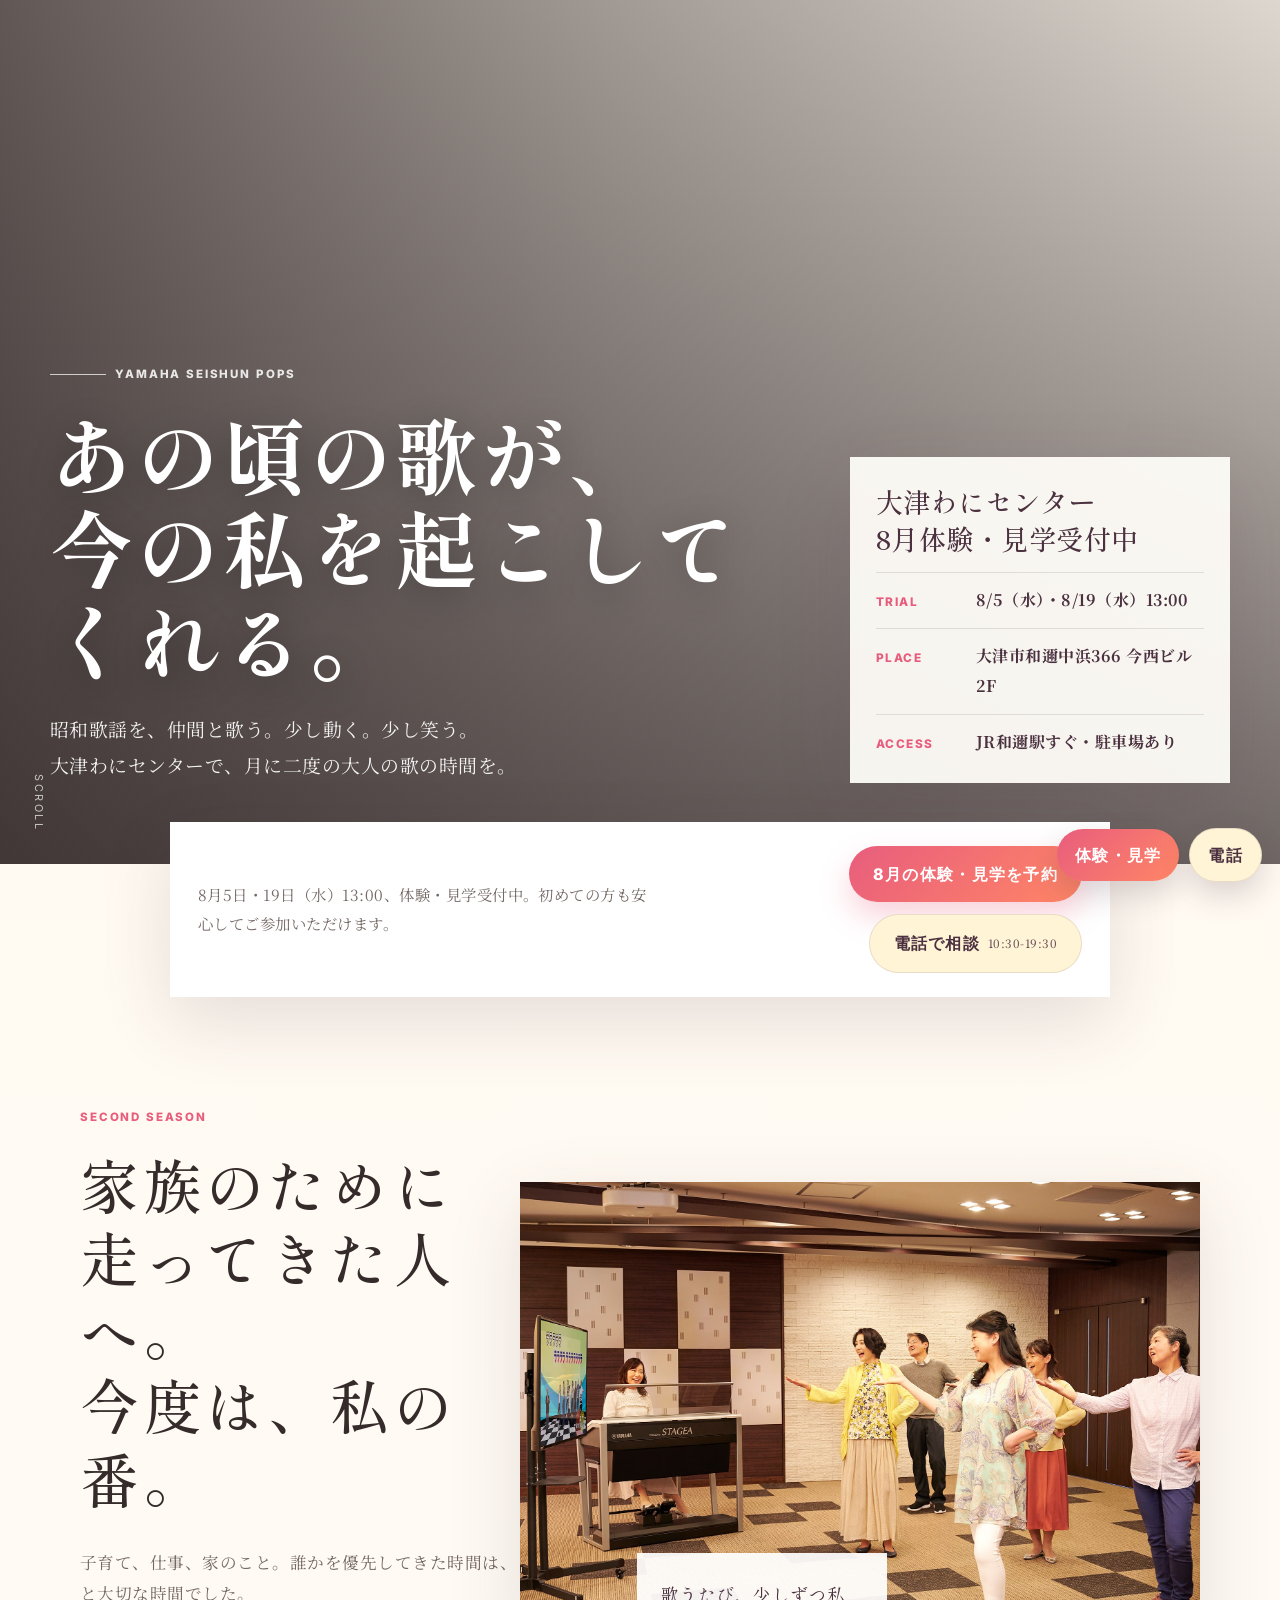
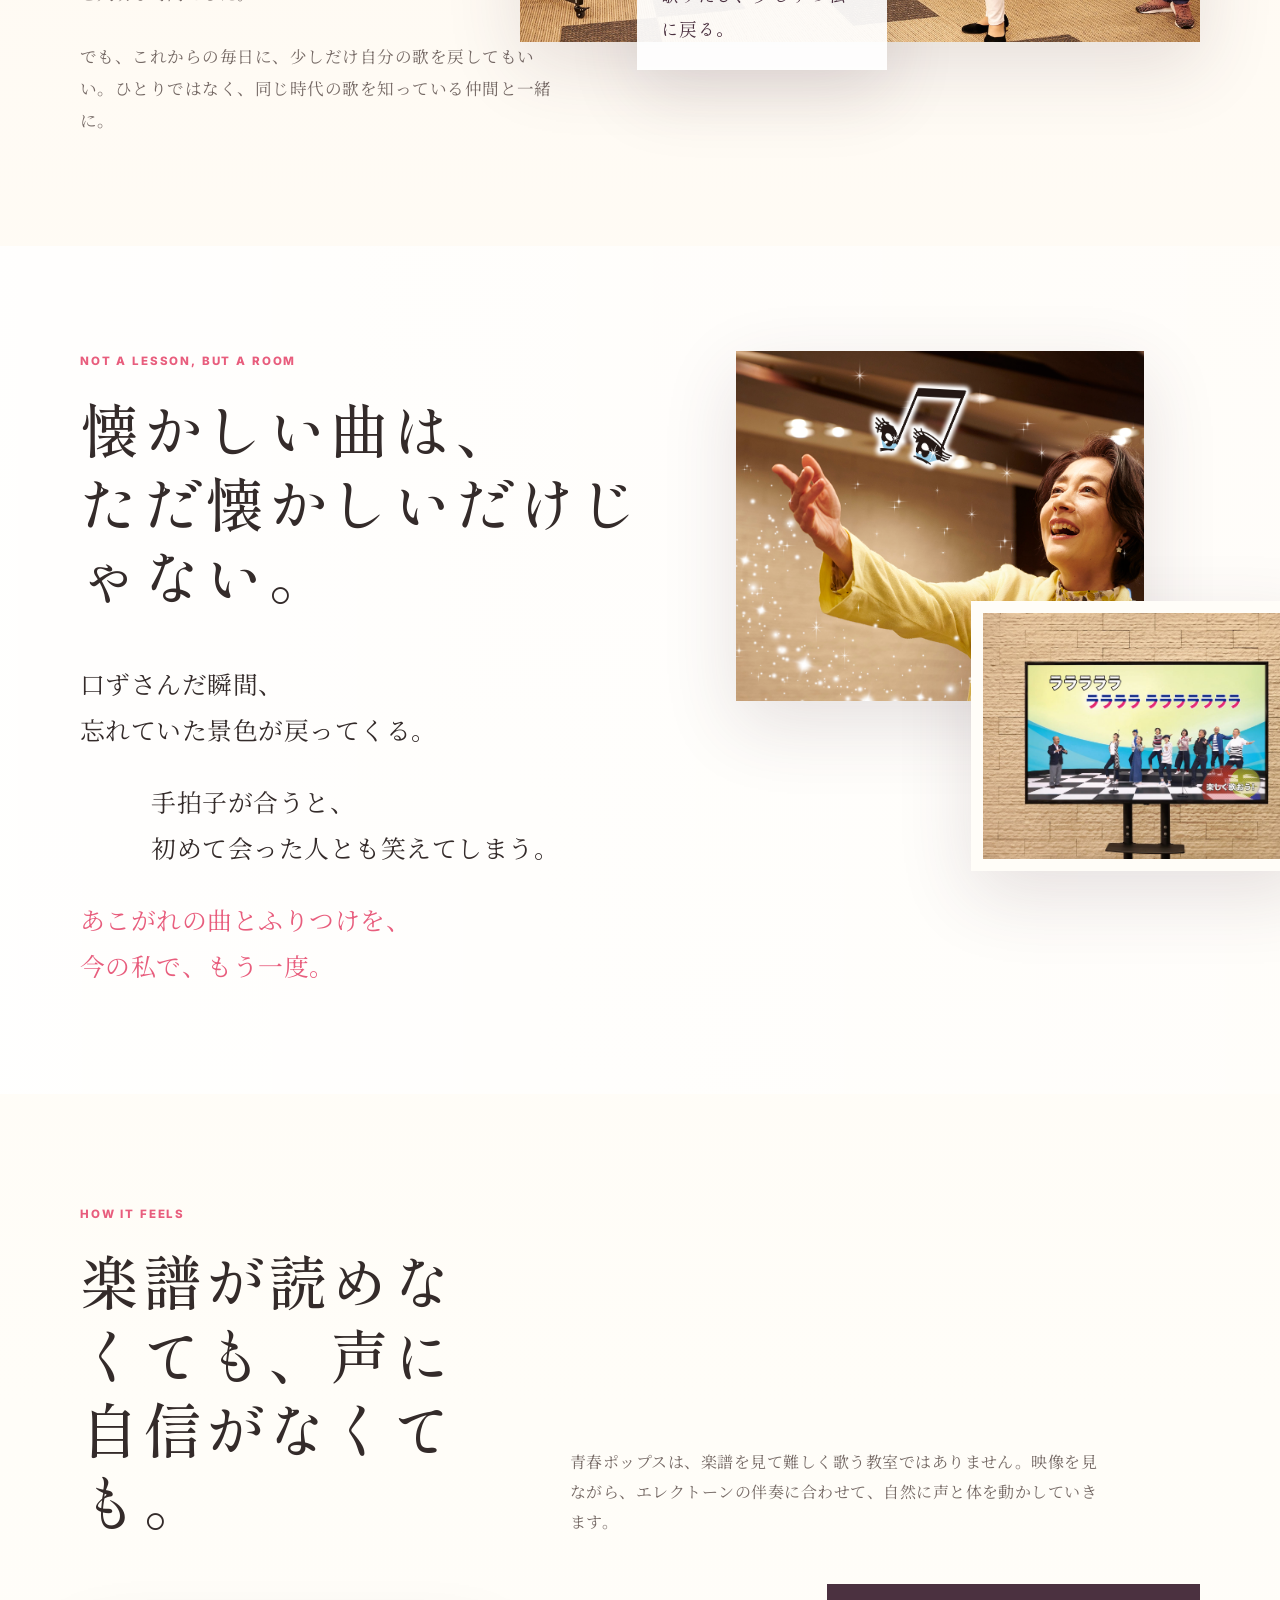
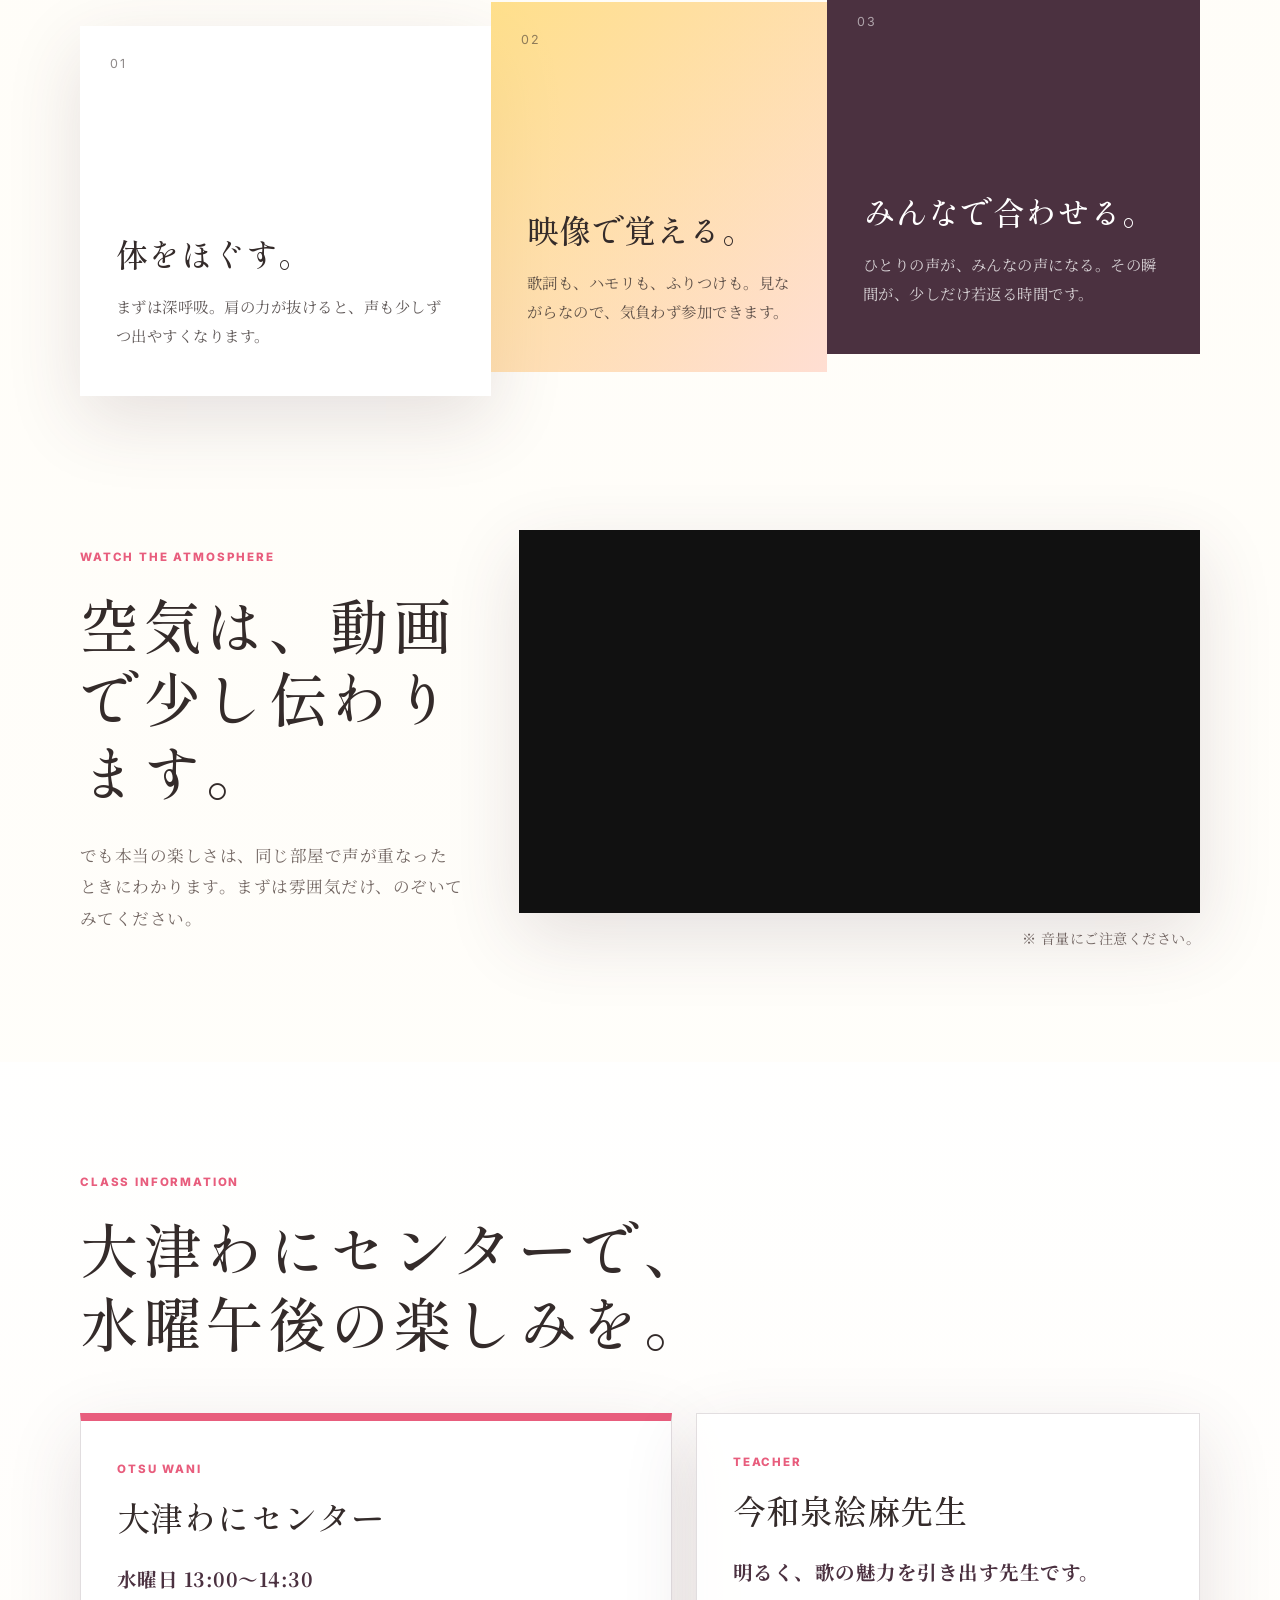
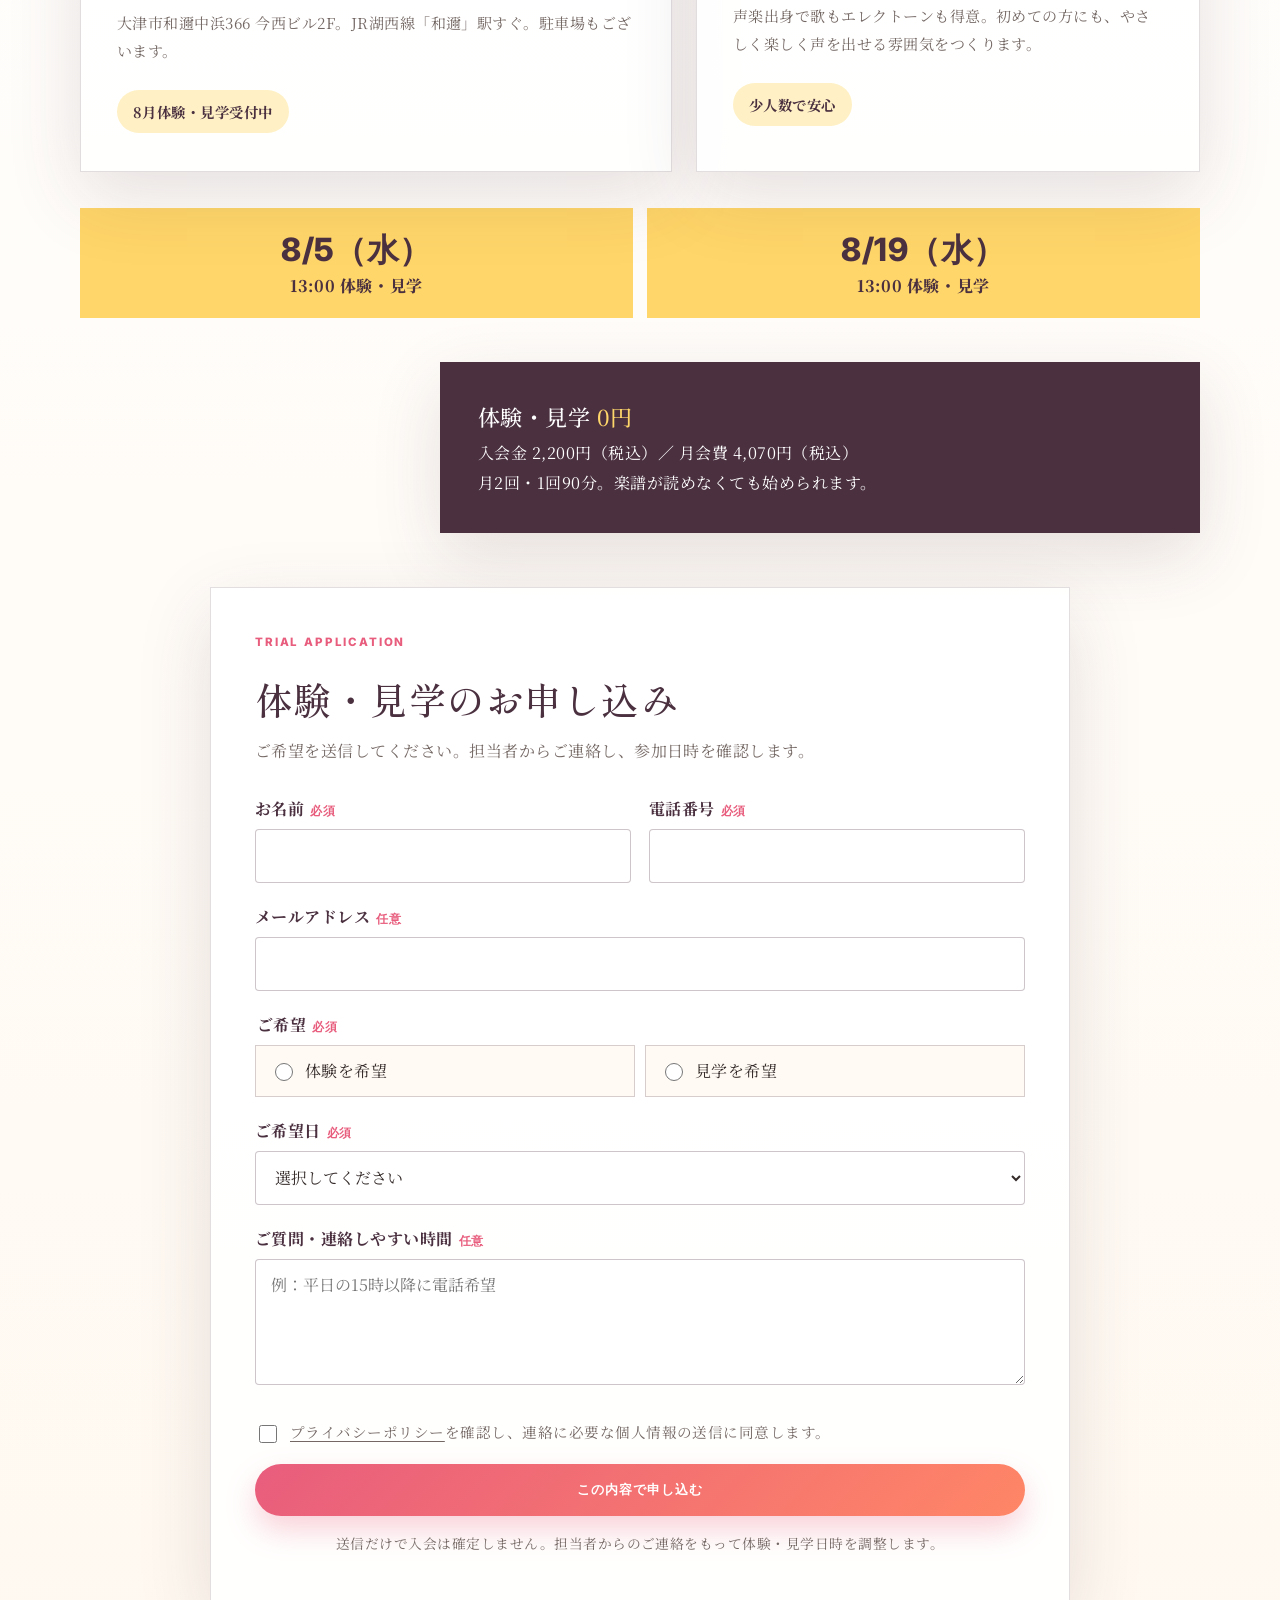
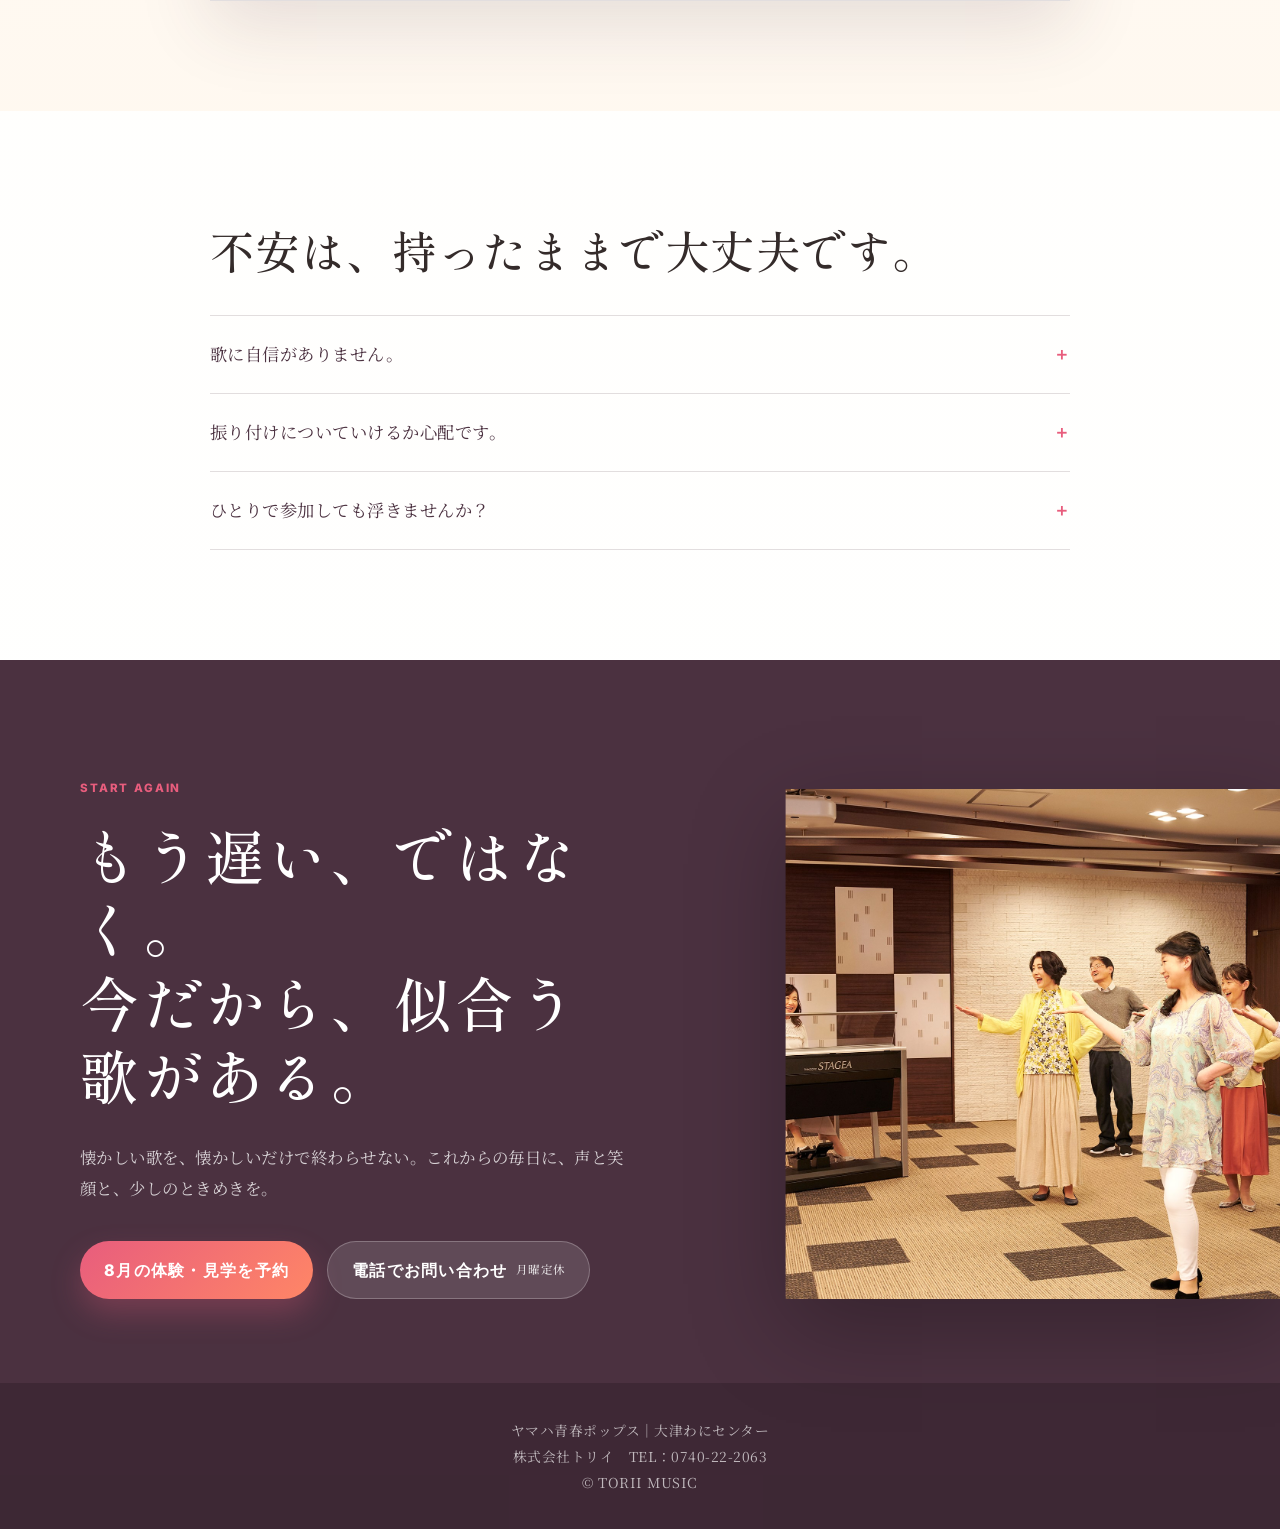
==== index.html @ 9dc74da8 "Add GTM and Clarity measurement for Seisyun LP" ====
<!DOCTYPE html>
<html lang="ja">
<head>
  <meta charset="UTF-8">
  <!-- Google Tag Manager -->
  <script>(function(w,d,s,l,i){w[l]=w[l]||[];w[l].push({'gtm.start':
  new Date().getTime(),event:'gtm.js'});var f=d.getElementsByTagName(s)[0],
  j=d.createElement(s),dl=l!='dataLayer'?'&l='+l:'';j.async=true;j.src=
  'https://www.googletagmanager.com/gtm.js?id='+i+dl;f.parentNode.insertBefore(j,f);
  })(window,document,'script','dataLayer','GTM-MSD7G7FP');</script>
  <!-- End Google Tag Manager -->
  <!-- Microsoft Clarity -->
  <script type="text/javascript">
    (function(c,l,a,r,i,t,y){
      c[a]=c[a]||function(){(c[a].q=c[a].q||[]).push(arguments)};
      t=l.createElement(r);t.async=1;t.src="https://www.clarity.ms/tag/"+i;
      y=l.getElementsByTagName(r)[0];y.parentNode.insertBefore(t,y);
    })(window, document, "clarity", "script", "xqcz15bcnj");
  </script>
  <!-- End Microsoft Clarity -->
  <meta name="viewport" content="width=device-width, initial-scale=1.0">
  <title>ヤマハ青春ポップス | 大津わにセンター 8月体験・見学受付中</title>
  <meta name="description" content="大津市和邇のヤマハ青春ポップス。昭和歌謡を歌って、軽く動いて、仲間と笑う大人の歌の教室。8月5日・19日（水）13:00 体験・見学受付中。">
  <meta name="keywords" content="青春ポップス, 昭和歌謡, シニア 歌の教室, 大津市, 和邇, ヤマハ, 大津わにセンター">
  <link rel="preconnect" href="https://fonts.googleapis.com">
  <link rel="preconnect" href="https://fonts.gstatic.com" crossorigin>
  <link href="https://fonts.googleapis.com/css2?family=Inter:wght@400;600;700;800&family=Noto+Serif+JP:wght@400;500;700&family=Shippori+Mincho:wght@500;700&display=swap" rel="stylesheet">
  <style>
    :root {
      --hero-image: url("images/group-3P.jpg");
      --wide-image: url("images/group-5P-1.jpg");
      --step-image: url("images/Main.jpg");
      --tv-image: url("images/Tv.jpg");
      --brand-image: url("images/1200x628.jpg");
      --bg: #fff8ef;
      --paper: #fffdf8;
      --text: #342b2a;
      --muted: #746864;
      --rose: #e85d7d;
      --coral: #ff8666;
      --yellow: #ffd669;
      --deep: #4b3140;
      --line: rgba(75,49,64,.16);
      --white: #fff;
      --serif: "Shippori Mincho", "Noto Serif JP", serif;
      --body: "Noto Serif JP", serif;
      --latin: "Inter", sans-serif;
      --shadow: 0 24px 70px rgba(75, 49, 64, .14);
    }

    * { box-sizing: border-box; }
    html { scroll-behavior: smooth; }
    body {
      margin: 0;
      color: var(--text);
      background: linear-gradient(180deg, var(--bg), var(--paper) 38%, #fff);
      font-family: var(--body);
      line-height: 1.9;
      letter-spacing: .03em;
      overflow-x: hidden;
    }
    img { display: block; max-width: 100%; }
    a { color: inherit; }
    .wrap { width: min(1120px, calc(100% - 40px)); margin-inline: auto; }
    .en {
      font-family: var(--latin);
      letter-spacing: .16em;
      text-transform: uppercase;
      font-size: .72rem;
      font-weight: 800;
    }
    .fade {
      opacity: 0;
      transform: translateY(24px);
      transition: opacity .8s ease, transform .8s ease;
    }
    .fade.is-visible { opacity: 1; transform: translateY(0); }

    .hero {
      min-height: 96svh;
      position: relative;
      display: grid;
      align-items: end;
      background-image:
        linear-gradient(90deg, rgba(45,35,35,.74) 0%, rgba(45,35,35,.42) 48%, rgba(45,35,35,.12) 100%),
        linear-gradient(180deg, rgba(45,35,35,.04) 0%, rgba(45,35,35,.64) 100%),
        var(--hero-image);
      background-size: cover;
      background-position: center;
      overflow: hidden;
    }
    .hero__inner {
      width: min(1180px, calc(100% - 36px));
      margin-inline: auto;
      padding: 15vh 0 9vh;
      display: grid;
      grid-template-columns: minmax(0, 1fr) 380px;
      gap: 54px;
      align-items: end;
    }
    .hero__copy { max-width: 760px; color: var(--white); }
    .hero__label {
      display: inline-flex;
      align-items: center;
      gap: .8em;
      margin-bottom: 20px;
      color: rgba(255,255,255,.86);
    }
    .hero__label::before {
      content: "";
      width: 56px;
      height: 1px;
      background: rgba(255,255,255,.72);
    }
    .hero h1 {
      margin: 0;
      font-family: var(--serif);
      font-size: clamp(2.4rem, 6.5vw, 5.8rem);
      line-height: 1.12;
      letter-spacing: .04em;
      text-shadow: 0 8px 36px rgba(0,0,0,.32);
    }
    .hero h1 span { display: block; }
    .hero__lead {
      max-width: 580px;
      margin: 26px 0 0;
      font-size: clamp(1rem, 1.7vw, 1.18rem);
      color: rgba(255,255,255,.93);
    }
    .hero__facts {
      background: rgba(255,253,248,.94);
      box-shadow: var(--shadow);
      padding: 26px;
      color: var(--deep);
    }
    .hero__facts h2 {
      margin: 0 0 16px;
      font-family: var(--serif);
      font-size: 1.7rem;
      line-height: 1.35;
      font-weight: 500;
    }
    .hero__facts dl {
      margin: 0;
      display: grid;
      gap: 12px;
    }
    .hero__facts div {
      display: grid;
      grid-template-columns: 5.5em 1fr;
      gap: 12px;
      align-items: baseline;
      border-top: 1px solid rgba(75,49,64,.13);
      padding-top: 12px;
    }
    .hero__facts dt {
      font-family: var(--latin);
      font-size: .74rem;
      font-weight: 800;
      letter-spacing: .12em;
      color: var(--rose);
      text-transform: uppercase;
    }
    .hero__facts dd { margin: 0; font-weight: 700; }
    .scroll-mark {
      position: absolute;
      left: 28px;
      bottom: 32px;
      writing-mode: vertical-rl;
      color: rgba(255,255,255,.7);
      font-family: var(--latin);
      font-size: .68rem;
      letter-spacing: .24em;
    }

    .cta-bar {
      position: relative;
      z-index: 3;
      margin-top: -42px;
    }
    .cta-bar__box {
      width: min(940px, calc(100% - 34px));
      margin-inline: auto;
      background: var(--white);
      box-shadow: var(--shadow);
      padding: 24px 28px;
      display: grid;
      grid-template-columns: 1.05fr .95fr;
      gap: 18px;
      align-items: center;
    }
    .cta-bar p { margin: 0; color: var(--muted); font-size: .96rem; }
    .cta-actions { display: flex; gap: 12px; justify-content: flex-end; flex-wrap: wrap; }
    .btn {
      display: inline-flex;
      align-items: center;
      justify-content: center;
      min-height: 52px;
      padding: 13px 24px;
      border-radius: 999px;
      text-decoration: none;
      font-family: var(--latin);
      font-weight: 800;
      letter-spacing: .08em;
      white-space: nowrap;
      transition: transform .18s ease, box-shadow .18s ease;
    }
    .btn:hover { transform: translateY(-2px); }
    .btn--main {
      background: linear-gradient(135deg, var(--rose), var(--coral));
      color: var(--white);
      box-shadow: 0 14px 30px rgba(232,93,125,.28);
    }
    .btn--sub {
      background: #fff4d6;
      color: var(--deep);
      border: 1px solid rgba(75,49,64,.12);
    }
    .btn small {
      margin-left: 8px;
      font-family: var(--body);
      font-size: .72rem;
      letter-spacing: .04em;
      font-weight: 500;
      opacity: .84;
    }

    .section-kicker { color: var(--rose); margin-bottom: 18px; }
    .intro, .lesson, .movie, .schedule, .faq { padding: 110px 0; }
    .intro__grid {
      display: grid;
      grid-template-columns: .92fr 1.08fr;
      gap: 6vw;
      align-items: center;
    }
    h2.section-title {
      font-family: var(--serif);
      font-size: clamp(2rem, 4.6vw, 4rem);
      line-height: 1.25;
      letter-spacing: .06em;
      margin: 0;
      font-weight: 500;
    }
    .lead-text {
      margin: 32px 0 0;
      max-width: 570px;
      color: var(--muted);
      font-size: 1.04rem;
    }
    .intro__photo {
      position: relative;
      min-height: 520px;
    }
    .intro__photo-main {
      position: absolute;
      right: 0;
      top: 20px;
      width: min(680px, 54vw);
      height: 460px;
      background: var(--wide-image) center / cover no-repeat;
      box-shadow: var(--shadow);
    }
    .intro__caption {
      position: absolute;
      left: 0;
      bottom: 12px;
      width: 250px;
      padding: 24px;
      background: rgba(255,255,255,.92);
      box-shadow: var(--shadow);
      font-family: var(--serif);
      font-size: 1.12rem;
      color: var(--deep);
    }

    .poem {
      padding: 105px 0;
      background: linear-gradient(90deg, rgba(255,255,255,.84), rgba(255,255,255,.42));
      overflow: hidden;
    }
    .poem__grid {
      display: grid;
      grid-template-columns: 1fr .78fr;
      gap: 60px;
      align-items: start;
    }
    .poem__lines { margin-top: 48px; display: grid; gap: 26px; max-width: 640px; }
    .poem__line { margin: 0; font-size: clamp(1.14rem, 2vw, 1.55rem); line-height: 1.86; }
    .poem__line:nth-child(2) { margin-left: 12%; }
    .poem__line:nth-child(3) { color: var(--rose); }
    .poem__image { position: relative; min-height: 520px; }
    .poem__image-a, .poem__image-b {
      position: absolute;
      background-size: cover;
      background-position: center;
      box-shadow: var(--shadow);
    }
    .poem__image-a { inset: 0 auto auto 0; width: 88%; height: 350px; background-image: var(--step-image); }
    .poem__image-b { right: -9vw; bottom: 0; width: 74%; height: 270px; background-image: var(--tv-image); border: 12px solid var(--paper); }

    .lesson__head {
      display: grid;
      grid-template-columns: .8fr 1.2fr;
      gap: 70px;
      align-items: end;
    }
    .lesson__lead { margin: 0; color: var(--muted); max-width: 540px; }
    .lesson__sequence {
      margin-top: 64px;
      display: grid;
      grid-template-columns: 1.1fr .9fr 1fr;
      gap: 0;
      align-items: stretch;
    }
    .lesson__panel {
      min-height: 300px;
      padding: 46px 36px;
      display: flex;
      flex-direction: column;
      justify-content: flex-end;
      position: relative;
      overflow: hidden;
    }
    .lesson__panel:nth-child(1) { background: #fff; transform: translateY(24px); box-shadow: var(--shadow); }
    .lesson__panel:nth-child(2) { background: linear-gradient(135deg, rgba(255,214,105,.76), rgba(255,134,102,.26)); min-height: 370px; }
    .lesson__panel:nth-child(3) { background: var(--deep); color: var(--white); transform: translateY(-18px); }
    .lesson__num {
      position: absolute;
      top: 26px;
      left: 30px;
      font-family: var(--latin);
      font-size: .78rem;
      letter-spacing: .2em;
      opacity: .55;
    }
    .lesson__panel h3 {
      font-family: var(--serif);
      font-size: clamp(1.45rem, 2.5vw, 2.1rem);
      line-height: 1.35;
      margin: 0 0 16px;
      font-weight: 500;
    }
    .lesson__panel p { margin: 0; opacity: .78; font-size: .96rem; }

    .movie { padding-top: 48px; }
    .movie__grid {
      display: grid;
      grid-template-columns: .72fr 1.28fr;
      gap: 56px;
      align-items: center;
    }
    .video-frame {
      position: relative;
      aspect-ratio: 16 / 9;
      overflow: hidden;
      box-shadow: var(--shadow);
      background: #111;
    }
    .video-frame iframe { position: absolute; inset: 0; width: 100%; height: 100%; border: 0; }
    .video-caption { margin: 12px 0 0; color: var(--muted); font-size: .88rem; text-align: right; }

    .schedule {
      background: linear-gradient(180deg, rgba(255,255,255,.88), rgba(255,248,239,.92));
    }
    .schedule__grid {
      margin-top: 54px;
      display: grid;
      grid-template-columns: 1.08fr .92fr;
      gap: 24px;
      align-items: stretch;
    }
    .place {
      background: rgba(255,255,255,.9);
      box-shadow: var(--shadow);
      padding: 38px 36px;
      border: 1px solid var(--line);
      position: relative;
    }
    .place--primary { border-top: 8px solid var(--rose); }
    .place__area { color: var(--rose); margin-bottom: 14px; }
    .place h3 {
      font-family: var(--serif);
      font-size: clamp(1.45rem, 2.6vw, 2.15rem);
      line-height: 1.35;
      margin: 0;
      font-weight: 500;
    }
    .place__time { font-size: 1.22rem; margin: 22px 0 10px; color: var(--deep); font-weight: 700; }
    .place__meta { margin: 0; color: var(--muted); font-size: .94rem; }
    .place__status {
      display: inline-block;
      margin-top: 24px;
      padding: 8px 16px;
      border-radius: 999px;
      background: #fff1c5;
      color: var(--deep);
      font-size: .9rem;
      font-weight: 700;
    }
    .trial-box {
      margin-top: 36px;
      display: grid;
      grid-template-columns: repeat(2, minmax(0, 1fr));
      gap: 14px;
    }
    .trial-date {
      background: var(--yellow);
      padding: 22px;
      text-align: center;
      color: var(--deep);
      font-family: var(--latin);
      font-weight: 800;
      font-size: clamp(1.25rem, 3vw, 2rem);
      line-height: 1.25;
    }
    .trial-date span {
      display: block;
      margin-top: 6px;
      font-size: 1rem;
      font-family: var(--body);
      letter-spacing: .04em;
    }
    .price-note {
      width: min(760px, 100%);
      margin: 44px 0 0 auto;
      padding: 34px 38px;
      background: var(--deep);
      color: var(--white);
      box-shadow: var(--shadow);
    }
    .price-note p { margin: 0; }
    .price-note strong { font-size: 1.38rem; font-weight: 500; }
    .price-note span { color: var(--yellow); }

    .application {
      width: min(860px, 100%);
      margin: 54px auto 0;
      padding: 44px;
      background: rgba(255,255,255,.96);
      border: 1px solid var(--line);
      box-shadow: var(--shadow);
      scroll-margin-top: 24px;
    }
    .application__head { margin-bottom: 30px; }
    .application__head h3 {
      margin: 6px 0 10px;
      color: var(--deep);
      font-family: var(--serif);
      font-size: clamp(1.55rem, 3.5vw, 2.35rem);
      line-height: 1.45;
      font-weight: 500;
    }
    .application__head p { margin: 0; color: var(--muted); }
    .form-grid {
      display: grid;
      grid-template-columns: repeat(2, minmax(0, 1fr));
      gap: 22px 18px;
    }
    .form-field { min-width: 0; }
    .form-field--wide { grid-column: 1 / -1; }
    .form-label {
      display: block;
      margin-bottom: 8px;
      color: var(--deep);
      font-weight: 700;
      line-height: 1.5;
    }
    .form-required {
      margin-left: 6px;
      color: var(--rose);
      font-family: var(--latin);
      font-size: .76rem;
    }
    .form-control {
      width: 100%;
      min-height: 54px;
      padding: 13px 15px;
      border: 1px solid rgba(75,49,64,.28);
      border-radius: 4px;
      background: #fff;
      color: var(--text);
      font: inherit;
      font-size: 1rem;
      line-height: 1.5;
    }
    textarea.form-control { min-height: 126px; resize: vertical; }
    .form-control:focus {
      outline: 3px solid rgba(255,214,105,.5);
      border-color: var(--rose);
    }
    .choice-grid { display: grid; grid-template-columns: repeat(2, minmax(0, 1fr)); gap: 10px; }
    .choice-card {
      display: flex;
      align-items: center;
      gap: 9px;
      min-height: 52px;
      padding: 10px 14px;
      border: 1px solid rgba(75,49,64,.22);
      background: #fffaf3;
      cursor: pointer;
      line-height: 1.45;
    }
    .choice-card input { width: 18px; height: 18px; accent-color: var(--rose); flex: 0 0 auto; }
    .privacy-consent {
      display: flex;
      align-items: flex-start;
      gap: 10px;
      margin: 26px 0 18px;
      color: var(--muted);
      font-size: .91rem;
      line-height: 1.7;
    }
    .privacy-consent input { width: 18px; height: 18px; margin-top: 5px; accent-color: var(--rose); flex: 0 0 auto; }
    .privacy-consent a { text-underline-offset: 3px; }
    .form-submit { width: 100%; border: 0; cursor: pointer; }
    .form-submit:disabled { cursor: wait; opacity: .7; }
    .form-status {
      display: none;
      margin: 18px 0 0;
      padding: 14px 16px;
      font-weight: 700;
      line-height: 1.7;
    }
    .form-status.is-success { display: block; background: #edf8e7; color: #31562c; }
    .form-status.is-error { display: block; background: #fff0ed; color: #8a342b; }
    .form-note { margin: 14px 0 0; color: var(--muted); font-size: .86rem; text-align: center; }

    .faq__wrap { width: min(860px, calc(100% - 40px)); margin-inline: auto; }
    .faq__title {
      font-family: var(--serif);
      font-size: clamp(1.8rem, 3.5vw, 3rem);
      font-weight: 500;
      line-height: 1.3;
      margin: 0 0 36px;
    }
    details { border-top: 1px solid var(--line); padding: 22px 0; }
    details:last-child { border-bottom: 1px solid var(--line); }
    summary {
      cursor: pointer;
      list-style: none;
      display: flex;
      justify-content: space-between;
      gap: 24px;
      align-items: center;
      font-size: 1.08rem;
      color: var(--deep);
    }
    summary::-webkit-details-marker { display: none; }
    summary::after {
      content: "＋";
      font-family: var(--latin);
      color: var(--rose);
      font-weight: 800;
    }
    details[open] summary::after { content: "−"; }
    details p { margin: 18px 0 0; color: var(--muted); max-width: 680px; }

    .final {
      position: relative;
      padding: 118px 0 0;
      overflow: hidden;
      background: var(--deep);
      color: var(--white);
    }
    .final__grid {
      display: grid;
      grid-template-columns: 1.05fr .95fr;
      gap: 58px;
      align-items: end;
    }
    .final h2 { color: var(--white); }
    .final__text {
      margin-top: 30px;
      color: rgba(255,255,255,.78);
      max-width: 560px;
      font-size: 1.03rem;
    }
    .final__photo {
      height: 510px;
      background: var(--wide-image) center / cover no-repeat;
      transform: translateX(7vw);
      box-shadow: 0 30px 90px rgba(0,0,0,.28);
    }
    .final__cta { margin-top: 36px; display: flex; gap: 14px; flex-wrap: wrap; }
    .final__cta .btn--sub {
      background: rgba(255,255,255,.12);
      color: var(--white);
      border-color: rgba(255,255,255,.24);
    }
    .footer {
      margin-top: 84px;
      padding: 34px 20px;
      background: rgba(0,0,0,.18);
      text-align: center;
      color: rgba(255,255,255,.68);
      font-size: .86rem;
    }

    .sticky-cta {
      position: fixed;
      right: 18px;
      bottom: 18px;
      z-index: 20;
      display: flex;
      gap: 10px;
      align-items: center;
    }
    .sticky-cta .btn { min-height: 46px; padding: 11px 18px; box-shadow: 0 12px 30px rgba(75,49,64,.2); }

    @media (max-width: 900px) {
      .hero__inner, .intro__grid, .poem__grid, .lesson__head, .movie__grid, .schedule__grid, .final__grid { grid-template-columns: 1fr; }
      .hero__inner { gap: 34px; }
      .hero__facts { max-width: 420px; }
      .cta-bar__box { grid-template-columns: 1fr; }
      .cta-actions { justify-content: flex-start; }
      .intro__photo { min-height: 420px; }
      .intro__photo-main { right: 0; width: 100%; height: 360px; }
      .lesson__sequence { grid-template-columns: 1fr; gap: 14px; }
      .lesson__panel, .lesson__panel:nth-child(1), .lesson__panel:nth-child(3) { transform: none; min-height: 250px; }
      .final__photo { transform: translateX(0); height: 370px; }
    }

    @media (max-width: 640px) {
      .wrap { width: min(100% - 28px, 1120px); }
      .hero { min-height: 94svh; background-position: center; }
      .hero__inner { padding: 12vh 0 8vh; }
      .hero h1 { font-size: clamp(2.25rem, 11vw, 3.7rem); }
      .hero__facts { padding: 22px; }
      .hero__facts div { grid-template-columns: 1fr; gap: 4px; }
      .scroll-mark { display: none; }
      .cta-bar { margin-top: 0; }
      .cta-bar__box { width: 100%; padding: 24px 18px; box-shadow: none; }
      .cta-actions, .final__cta { display: grid; grid-template-columns: 1fr; }
      .btn { width: 100%; }
      .intro, .poem, .lesson, .movie, .schedule, .faq { padding: 74px 0; }
      .intro__photo-main { height: 300px; }
      .intro__caption { width: 205px; font-size: 1rem; }
      .poem__line:nth-child(2) { margin-left: 0; }
      .poem__image { min-height: 410px; }
      .poem__image-a { width: 92%; height: 260px; }
      .poem__image-b { right: -4vw; width: 78%; height: 210px; }
      .trial-box { grid-template-columns: 1fr; }
      .place, .price-note { padding: 28px 22px; }
      .application { padding: 30px 20px; }
      .form-grid, .choice-grid { grid-template-columns: 1fr; }
      .final { padding-top: 78px; }
      .final__photo { height: 290px; }
      .sticky-cta { left: 10px; right: auto; width: calc(100% - 20px); bottom: 10px; display: grid; grid-template-columns: minmax(0, 1fr) minmax(0, 1fr); }
      .sticky-cta .btn { width: 100%; padding-inline: 10px; font-size: .86rem; }
    }
  </style>
</head>
<body>
  <!-- Google Tag Manager (noscript) -->
  <noscript><iframe src="https://www.googletagmanager.com/ns.html?id=GTM-MSD7G7FP"
  height="0" width="0" style="display:none;visibility:hidden"></iframe></noscript>
  <!-- End Google Tag Manager (noscript) -->
  <header class="hero">
    <div class="scroll-mark">SCROLL</div>
    <div class="hero__inner">
      <div class="hero__copy">
        <div class="hero__label en">Yamaha Seishun Pops</div>
        <h1>あの頃の歌が、<span>今の私を起こしてくれる。</span></h1>
        <p class="hero__lead">
          昭和歌謡を、仲間と歌う。少し動く。少し笑う。<br>
          大津わにセンターで、月に二度の大人の歌の時間を。
        </p>
      </div>
      <aside class="hero__facts" aria-label="体験・見学情報">
        <h2>大津わにセンター<br>8月体験・見学受付中</h2>
        <dl>
          <div><dt>Trial</dt><dd>8/5（水）・8/19（水）13:00</dd></div>
          <div><dt>Place</dt><dd>大津市和邇中浜366 今西ビル2F</dd></div>
          <div><dt>Access</dt><dd>JR和邇駅すぐ・駐車場あり</dd></div>
        </dl>
      </aside>
    </div>
  </header>

  <section class="cta-bar" aria-label="体験・見学予約">
    <div class="cta-bar__box">
      <p>8月5日・19日（水）13:00、体験・見学受付中。初めての方も安心してご参加いただけます。</p>
      <div class="cta-actions">
        <a href="#seisyun-form" class="btn btn--main js-form-open" data-label="first_form">8月の体験・見学を予約</a>
        <a href="tel:0740-22-2063" class="btn btn--sub js-track" data-label="first_tel">電話で相談 <small>10:30-19:30</small></a>
      </div>
    </div>
  </section>

  <main>
    <section class="intro">
      <div class="wrap intro__grid fade">
        <div>
          <div class="section-kicker en">Second Season</div>
          <h2 class="section-title">家族のために<br>走ってきた人へ。<br>今度は、私の番。</h2>
          <p class="lead-text">
            子育て、仕事、家のこと。誰かを優先してきた時間は、きっと大切な時間でした。<br><br>
            でも、これからの毎日に、少しだけ自分の歌を戻してもいい。ひとりではなく、同じ時代の歌を知っている仲間と一緒に。
          </p>
        </div>
        <div class="intro__photo" aria-hidden="true">
          <div class="intro__photo-main"></div>
          <div class="intro__caption">歌うたび、少しずつ私に戻る。</div>
        </div>
      </div>
    </section>

    <section class="poem">
      <div class="wrap poem__grid fade">
        <div>
          <div class="section-kicker en">Not a lesson, but a room</div>
          <h2 class="section-title">懐かしい曲は、<br>ただ懐かしいだけじゃない。</h2>
          <div class="poem__lines">
            <p class="poem__line">口ずさんだ瞬間、<br>忘れていた景色が戻ってくる。</p>
            <p class="poem__line">手拍子が合うと、<br>初めて会った人とも笑えてしまう。</p>
            <p class="poem__line">あこがれの曲とふりつけを、<br>今の私で、もう一度。</p>
          </div>
        </div>
        <div class="poem__image" aria-label="レッスン風景写真">
          <div class="poem__image-a"></div>
          <div class="poem__image-b"></div>
        </div>
      </div>
    </section>

    <section class="lesson">
      <div class="wrap">
        <div class="lesson__head fade">
          <div>
            <div class="section-kicker en">How it feels</div>
            <h2 class="section-title">楽譜が読めなくても、声に自信がなくても。</h2>
          </div>
          <p class="lesson__lead">
            青春ポップスは、楽譜を見て難しく歌う教室ではありません。映像を見ながら、エレクトーンの伴奏に合わせて、自然に声と体を動かしていきます。
          </p>
        </div>
        <div class="lesson__sequence fade">
          <article class="lesson__panel">
            <div class="lesson__num">01</div>
            <h3>体をほぐす。</h3>
            <p>まずは深呼吸。肩の力が抜けると、声も少しずつ出やすくなります。</p>
          </article>
          <article class="lesson__panel">
            <div class="lesson__num">02</div>
            <h3>映像で覚える。</h3>
            <p>歌詞も、ハモリも、ふりつけも。見ながらなので、気負わず参加できます。</p>
          </article>
          <article class="lesson__panel">
            <div class="lesson__num">03</div>
            <h3>みんなで合わせる。</h3>
            <p>ひとりの声が、みんなの声になる。その瞬間が、少しだけ若返る時間です。</p>
          </article>
        </div>
      </div>
    </section>

    <section class="movie">
      <div class="wrap movie__grid fade">
        <div>
          <div class="section-kicker en">Watch the atmosphere</div>
          <h2 class="section-title">空気は、動画で少し伝わります。</h2>
          <p class="lead-text">でも本当の楽しさは、同じ部屋で声が重なったときにわかります。まずは雰囲気だけ、のぞいてみてください。</p>
        </div>
        <div>
          <div class="video-frame">
            <iframe src="https://www.youtube-nocookie.com/embed/WBuT2JIN__A?rel=0&modestbranding=1&playsinline=1" title="ヤマハ青春ポップス 紹介動画" loading="lazy" allow="accelerometer; autoplay; clipboard-write; encrypted-media; gyroscope; picture-in-picture; web-share" referrerpolicy="strict-origin-when-cross-origin" allowfullscreen></iframe>
          </div>
          <p class="video-caption">※ 音量にご注意ください。</p>
        </div>
      </div>
    </section>

    <section class="schedule" id="trial">
      <div class="wrap fade">
        <div class="section-kicker en">Class information</div>
        <h2 class="section-title">大津わにセンターで、<br>水曜午後の楽しみを。</h2>
        <div class="schedule__grid">
          <article class="place place--primary">
            <div class="place__area en">Otsu Wani</div>
            <h3>大津わにセンター</h3>
            <p class="place__time">水曜日 13:00〜14:30</p>
            <p class="place__meta">大津市和邇中浜366 今西ビル2F。JR湖西線「和邇」駅すぐ。駐車場もございます。</p>
            <span class="place__status">8月体験・見学受付中</span>
          </article>
          <article class="place">
            <div class="place__area en">Teacher</div>
            <h3>今和泉絵麻先生</h3>
            <p class="place__time">明るく、歌の魅力を引き出す先生です。</p>
            <p class="place__meta">声楽出身で歌もエレクトーンも得意。初めての方にも、やさしく楽しく声を出せる雰囲気をつくります。</p>
            <span class="place__status">少人数で安心</span>
          </article>
        </div>
        <div class="trial-box" aria-label="体験・見学日">
          <div class="trial-date">8/5（水）<span>13:00 体験・見学</span></div>
          <div class="trial-date">8/19（水）<span>13:00 体験・見学</span></div>
        </div>
        <div class="price-note">
          <p>
            <strong>体験・見学 <span>0円</span></strong><br>
            入会金 2,200円（税込）／ 月会費 4,070円（税込）<br>
            月2回・1回90分。楽譜が読めなくても始められます。
          </p>
        </div>
        <div class="application" id="seisyun-form">
          <div class="application__head">
            <div class="section-kicker en">Trial application</div>
            <h3>体験・見学のお申し込み</h3>
            <p>ご希望を送信してください。担当者からご連絡し、参加日時を確認します。</p>
          </div>
          <form id="trial-application-form" action="https://formspree.io/f/xpqvlzzk" method="POST">
            <input type="hidden" name="_subject" value="青春ポップス｜大津わにセンター 体験・見学申込">
            <input type="hidden" name="source_page" value="https://kens-pro.github.io/seisyun/">
            <input type="hidden" name="utm_source" value="">
            <input type="hidden" name="utm_medium" value="">
            <input type="hidden" name="utm_campaign" value="">
            <div class="form-grid">
              <div class="form-field">
                <label class="form-label" for="applicant-name">お名前<span class="form-required">必須</span></label>
                <input class="form-control" id="applicant-name" type="text" name="お名前" autocomplete="name" required>
              </div>
              <div class="form-field">
                <label class="form-label" for="applicant-phone">電話番号<span class="form-required">必須</span></label>
                <input class="form-control" id="applicant-phone" type="tel" name="電話番号" autocomplete="tel" inputmode="tel" required>
              </div>
              <div class="form-field form-field--wide">
                <label class="form-label" for="applicant-email">メールアドレス<span class="form-required">任意</span></label>
                <input class="form-control" id="applicant-email" type="email" name="email" autocomplete="email">
              </div>
              <fieldset class="form-field form-field--wide" style="border:0;padding:0;margin:0;">
                <legend class="form-label">ご希望<span class="form-required">必須</span></legend>
                <div class="choice-grid">
                  <label class="choice-card"><input type="radio" name="ご希望" value="体験を希望" required>体験を希望</label>
                  <label class="choice-card"><input type="radio" name="ご希望" value="見学を希望" required>見学を希望</label>
                </div>
              </fieldset>
              <div class="form-field form-field--wide">
                <label class="form-label" for="preferred-date">ご希望日<span class="form-required">必須</span></label>
                <select class="form-control" id="preferred-date" name="ご希望日" required>
                  <option value="">選択してください</option>
                  <option value="8月5日（水）13:00">8月5日（水）13:00</option>
                  <option value="8月19日（水）13:00">8月19日（水）13:00</option>
                  <option value="どちらでもよい・相談したい">どちらでもよい・相談したい</option>
                </select>
              </div>
              <div class="form-field form-field--wide">
                <label class="form-label" for="applicant-message">ご質問・連絡しやすい時間<span class="form-required">任意</span></label>
                <textarea class="form-control" id="applicant-message" name="ご質問・連絡しやすい時間" placeholder="例：平日の15時以降に電話希望"></textarea>
              </div>
            </div>
            <label class="privacy-consent">
              <input type="checkbox" name="個人情報の取扱いに同意" value="同意する" required>
              <span><a href="https://www.toriimusic.co.jp/privacy_policy/" target="_blank" rel="noopener">プライバシーポリシー</a>を確認し、連絡に必要な個人情報の送信に同意します。</span>
            </label>
            <button class="btn btn--main form-submit" type="submit">この内容で申し込む</button>
            <p class="form-status" id="form-status" role="status" aria-live="polite"></p>
            <p class="form-note">送信だけで入会は確定しません。担当者からのご連絡をもって体験・見学日時を調整します。</p>
          </form>
        </div>
      </div>
    </section>

    <section class="faq">
      <div class="faq__wrap fade">
        <h2 class="faq__title">不安は、持ったままで大丈夫です。</h2>
        <details>
          <summary>歌に自信がありません。</summary>
          <p>大丈夫です。上手に歌うことより、声を出すこと、仲間と楽しむことを大切にしています。</p>
        </details>
        <details>
          <summary>振り付けについていけるか心配です。</summary>
          <p>できるところだけで構いません。座ったままの参加でも大丈夫です。</p>
        </details>
        <details>
          <summary>ひとりで参加しても浮きませんか？</summary>
          <p>おひとりで参加される方もいらっしゃいます。同じ曲を知っているだけで、自然に会話が生まれます。</p>
        </details>
      </div>
    </section>

    <section class="final">
      <div class="wrap final__grid fade">
        <div>
          <div class="section-kicker en">Start again</div>
          <h2 class="section-title">もう遅い、ではなく。<br>今だから、似合う歌がある。</h2>
          <p class="final__text">懐かしい歌を、懐かしいだけで終わらせない。これからの毎日に、声と笑顔と、少しのときめきを。</p>
          <div class="final__cta">
            <a href="#seisyun-form" class="btn btn--main js-form-open" data-label="final_form">8月の体験・見学を予約</a>
            <a href="tel:0740-22-2063" class="btn btn--sub js-track" data-label="final_tel">電話でお問い合わせ <small>月曜定休</small></a>
          </div>
        </div>
        <div class="final__photo" aria-label="青春ポップスのレッスン風景"></div>
      </div>
      <footer class="footer">
        <div>
          ヤマハ青春ポップス｜大津わにセンター<br>
          株式会社トリイ　TEL：0740-22-2063<br>
          &copy; TORII MUSIC
        </div>
      </footer>
    </section>
  </main>

  <div class="sticky-cta" aria-label="固定予約ボタン">
    <a href="#seisyun-form" class="btn btn--main js-form-open" data-label="sticky_form">体験・見学</a>
    <a href="tel:0740-22-2063" class="btn btn--sub js-track" data-label="sticky_tel">電話</a>
  </div>

  <script>
    document.addEventListener("DOMContentLoaded", function () {
      const fadeTargets = document.querySelectorAll(".fade");
      const observer = new IntersectionObserver(function(entries) {
        entries.forEach(function(entry) {
          if (entry.isIntersecting) {
            entry.target.classList.add("is-visible");
            observer.unobserve(entry.target);
          }
        });
      }, { threshold: 0.14 });
      fadeTargets.forEach(function(target) { observer.observe(target); });

      function sendSeisyunEvent(eventName, parameters) {
        window.dataLayer = window.dataLayer || [];
        window.dataLayer.push(Object.assign({ event: eventName }, parameters));
      }

      document.addEventListener("click", function(event) {
        const formButton = event.target.closest(".js-form-open");
        if (formButton) {
          sendSeisyunEvent("seisyun_form_open", {
            cta_location: formButton.dataset.label || "unknown"
          });
          return;
        }

        const phoneButton = event.target.closest('a.js-track[href^="tel:"]');
        if (phoneButton) {
          sendSeisyunEvent("seisyun_phone_click", {
            cta_location: phoneButton.dataset.label || "unknown",
            link_type: "phone"
          });
        }
      });

      const applicationForm = document.getElementById("trial-application-form");
      const formStatus = document.getElementById("form-status");
      const submitButton = applicationForm.querySelector('button[type="submit"]');
      const query = new URLSearchParams(window.location.search);

      ["utm_source", "utm_medium", "utm_campaign"].forEach(function(name) {
        const field = applicationForm.elements.namedItem(name);
        if (field) field.value = query.get(name) || "";
      });

      applicationForm.addEventListener("submit", async function(event) {
        event.preventDefault();
        formStatus.className = "form-status";
        formStatus.textContent = "";
        submitButton.disabled = true;
        submitButton.textContent = "送信中です…";
        sendSeisyunEvent("seisyun_form_attempt", { form_id: "trial-application-form" });

        try {
          const response = await fetch(applicationForm.action, {
            method: applicationForm.method,
            body: new FormData(applicationForm),
            headers: { "Accept": "application/json" }
          });

          if (!response.ok) throw new Error("Formspree rejected the submission");

          sendSeisyunEvent("seisyun_form_success", { form_id: "trial-application-form" });
          applicationForm.reset();
          formStatus.className = "form-status is-success";
          formStatus.textContent = "送信できました。担当者からご連絡しますので、しばらくお待ちください。";
          submitButton.textContent = "送信済み";
        } catch (error) {
          sendSeisyunEvent("seisyun_form_error", { form_id: "trial-application-form" });
          formStatus.className = "form-status is-error";
          formStatus.textContent = "送信できませんでした。時間をおいて再度お試しいただくか、0740-22-2063へお電話ください。";
          submitButton.disabled = false;
          submitButton.textContent = "もう一度送信する";
        }
      });
    });
  </script>
</body>
</html>
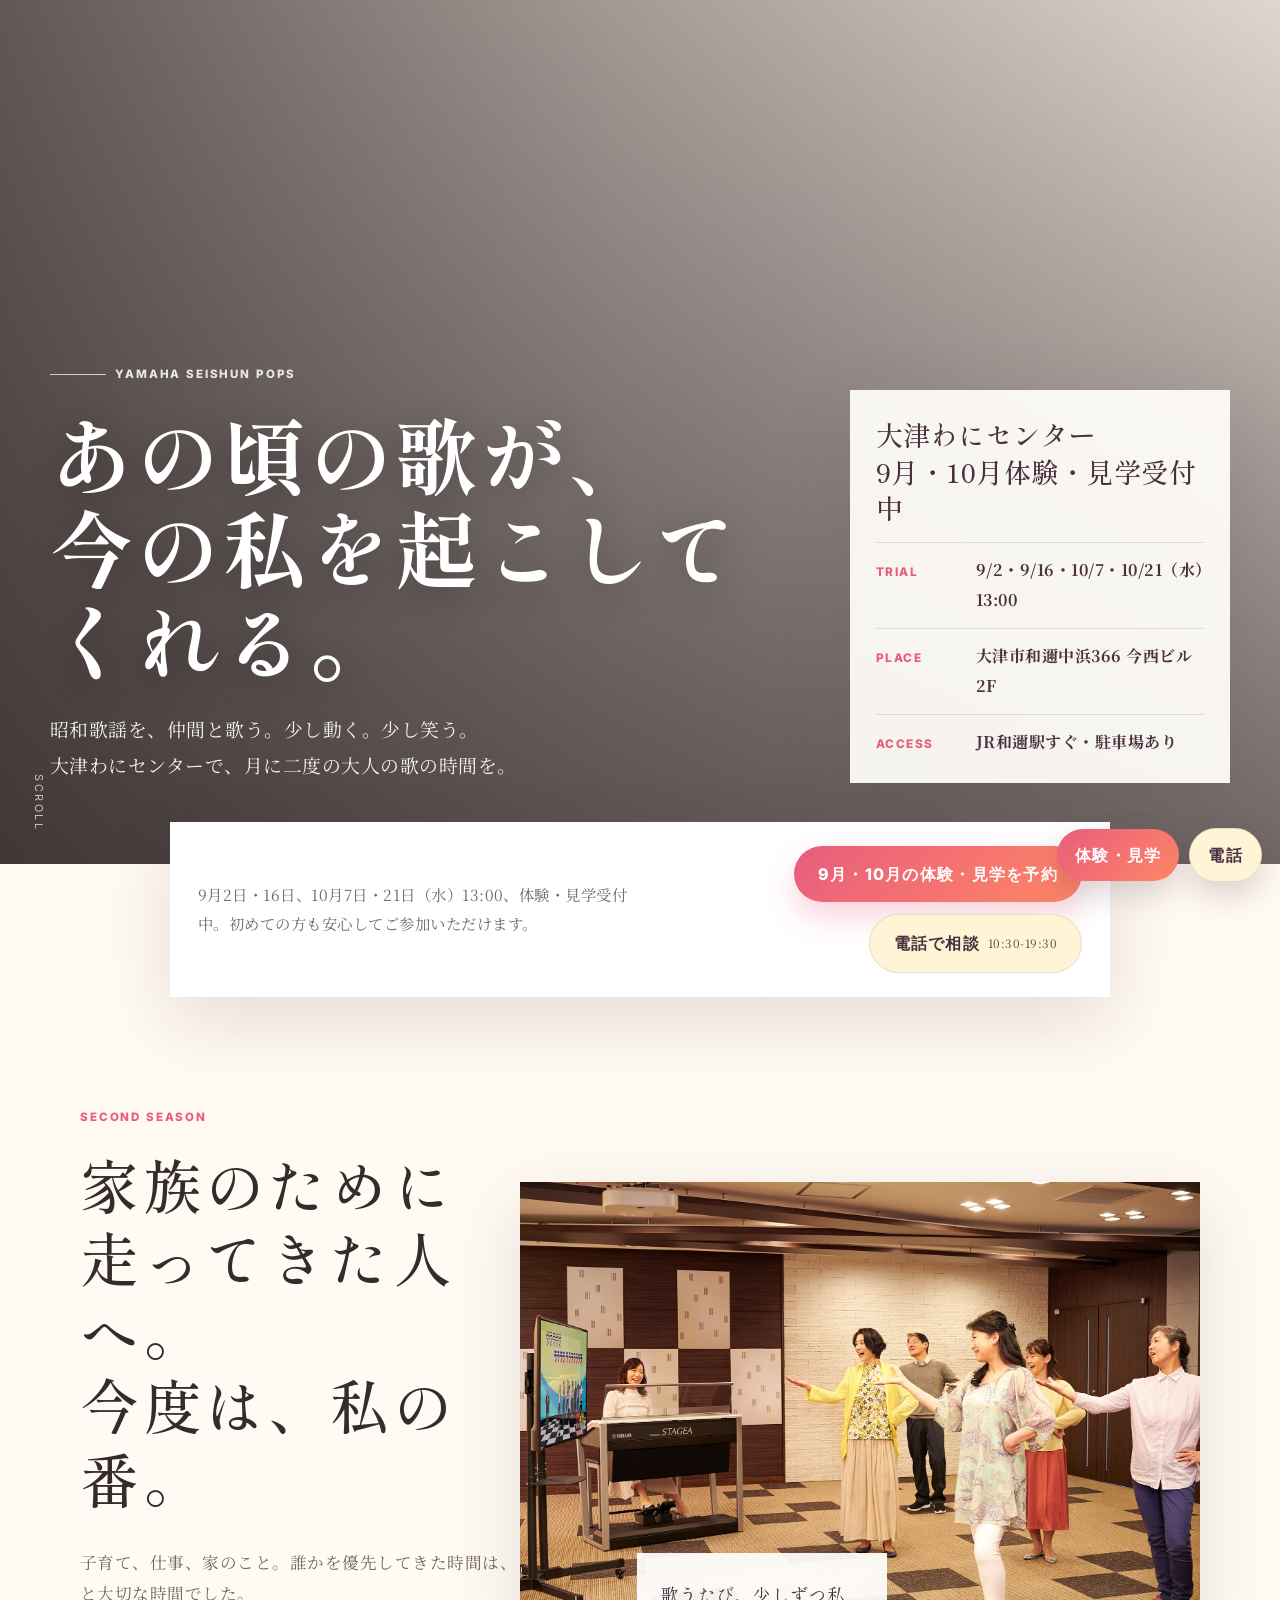
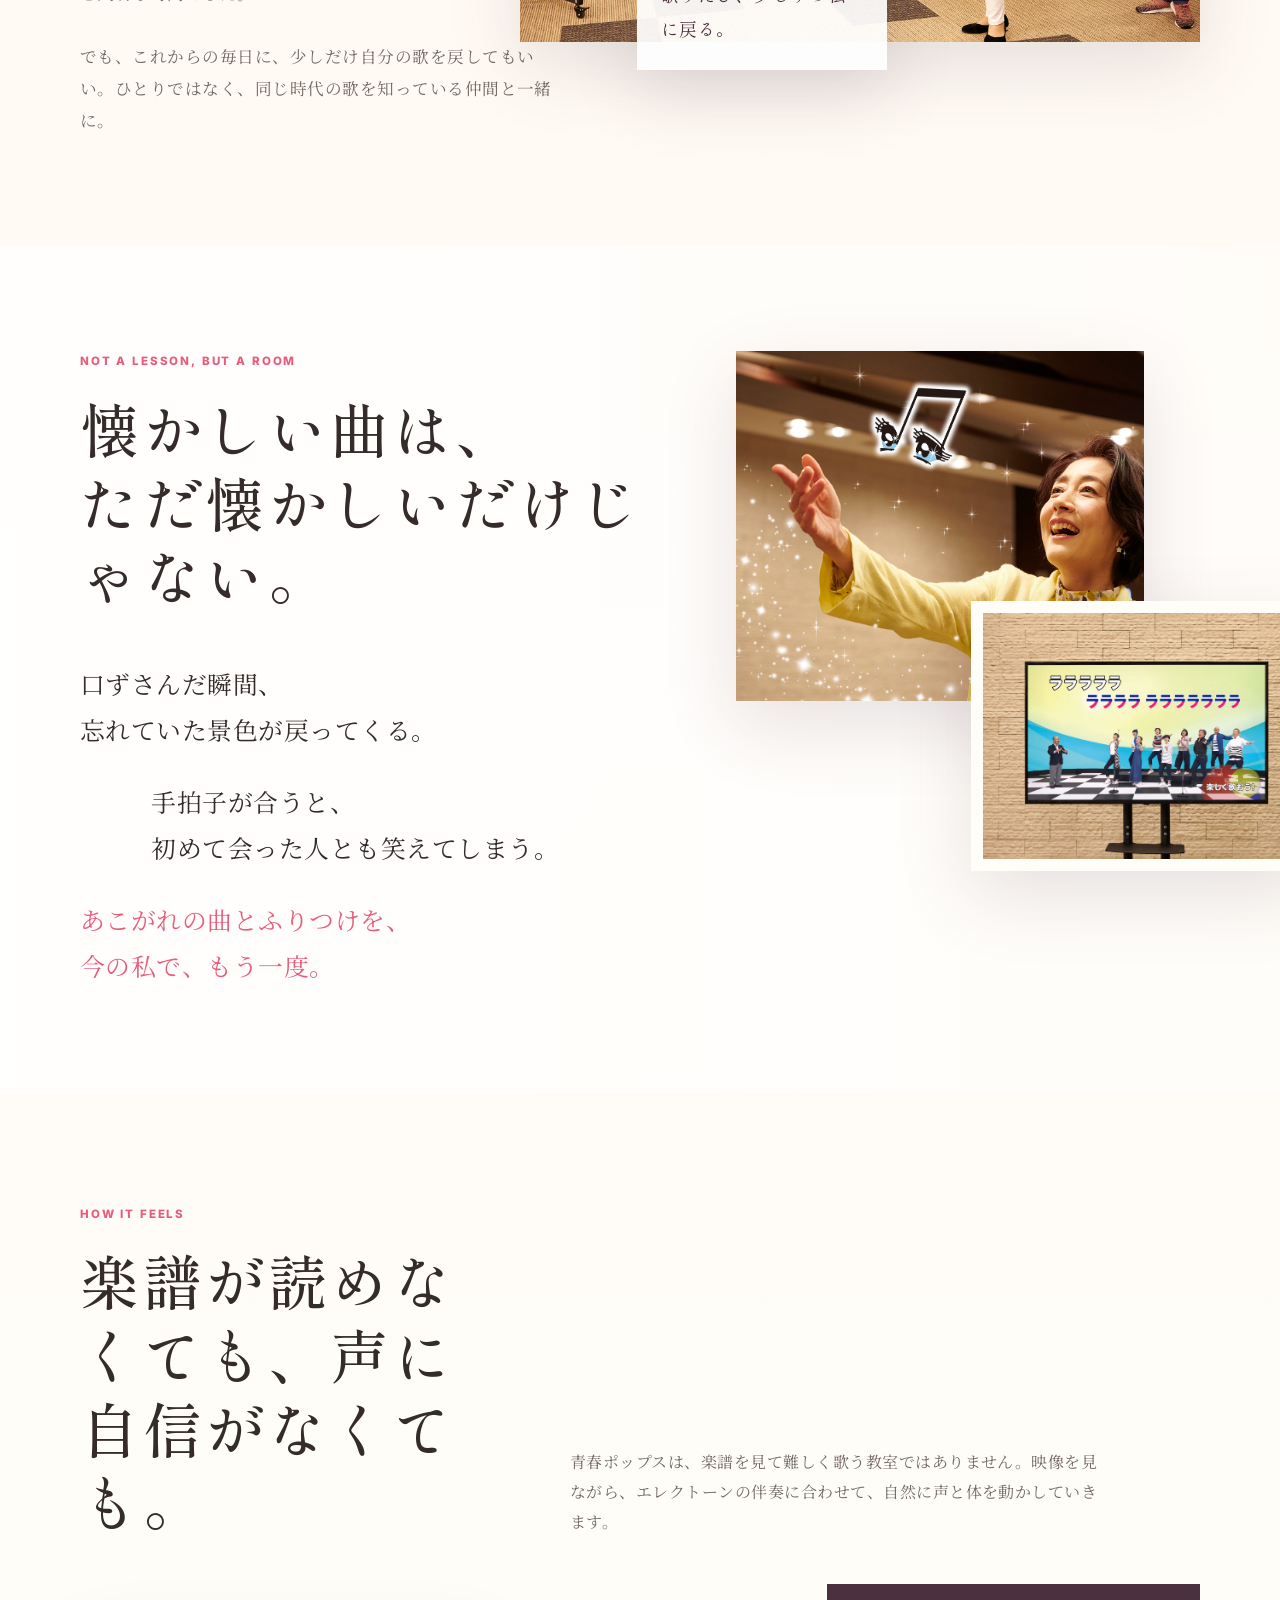
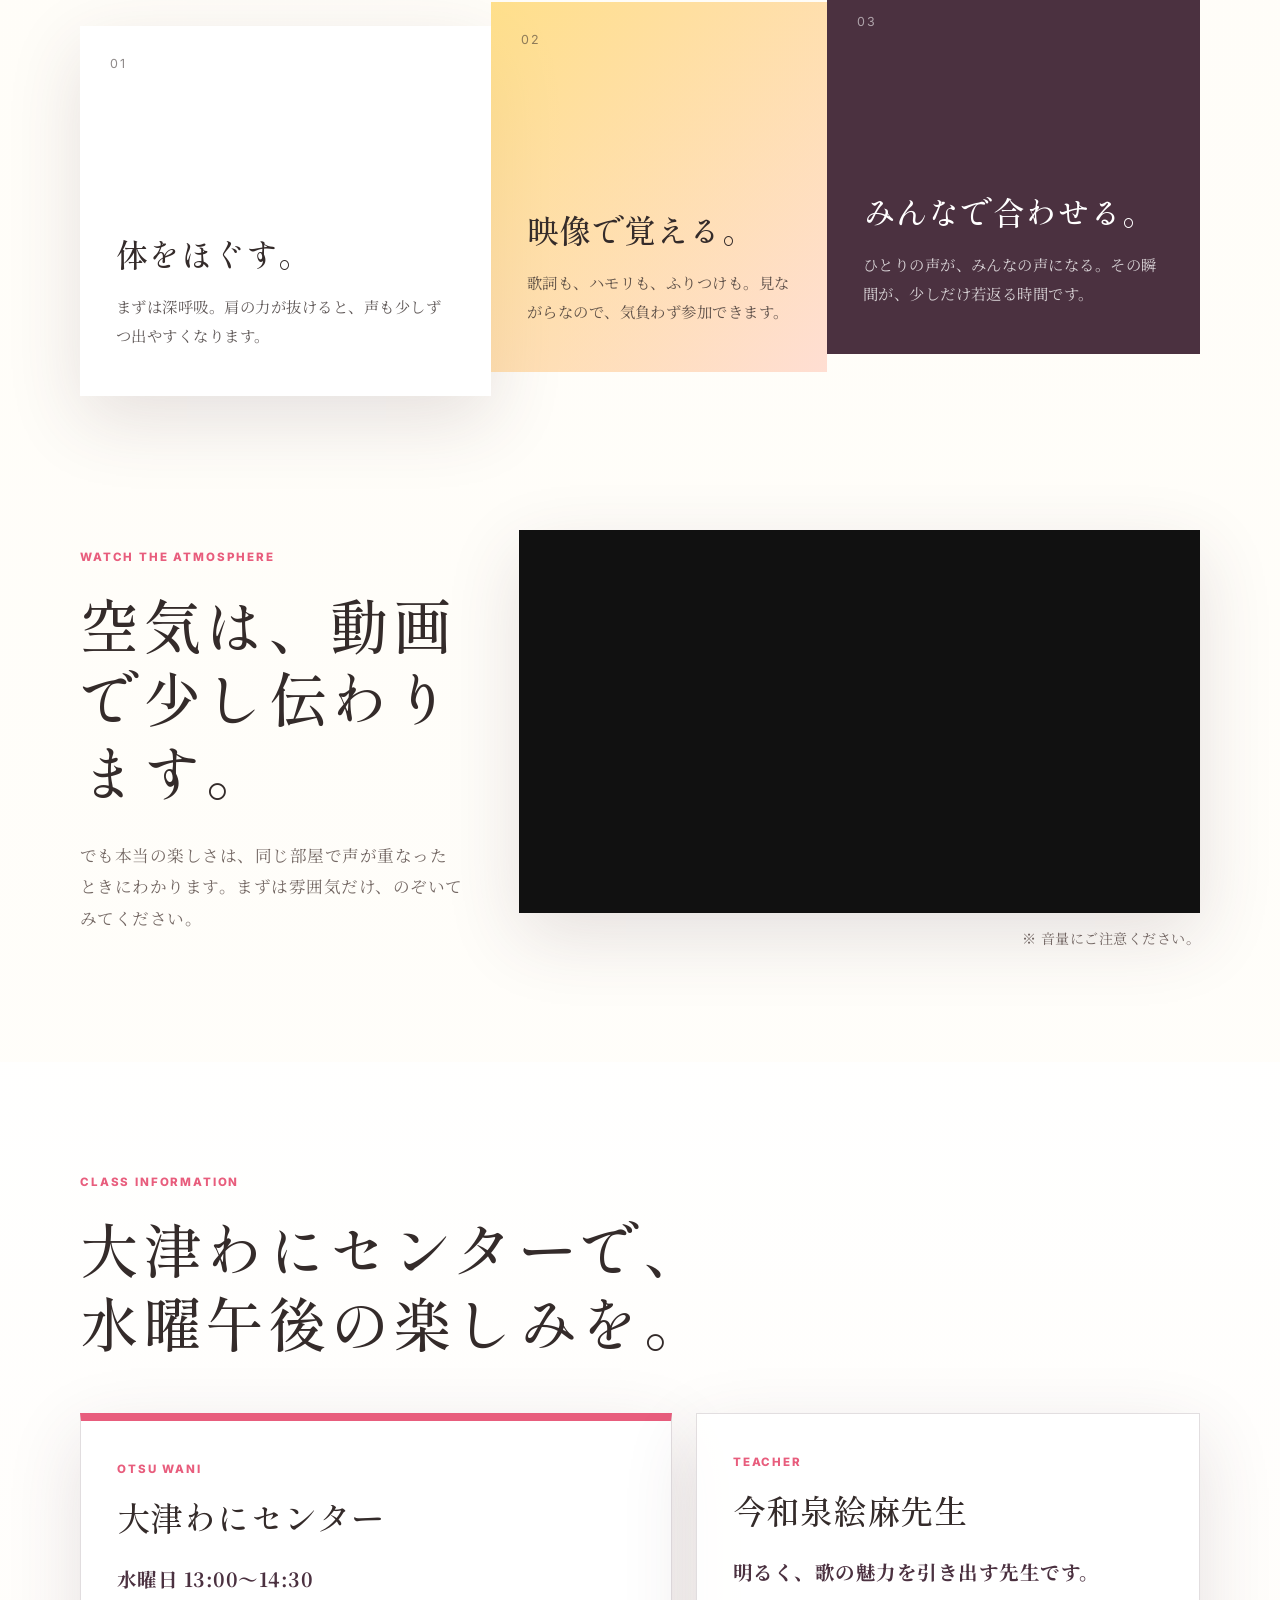
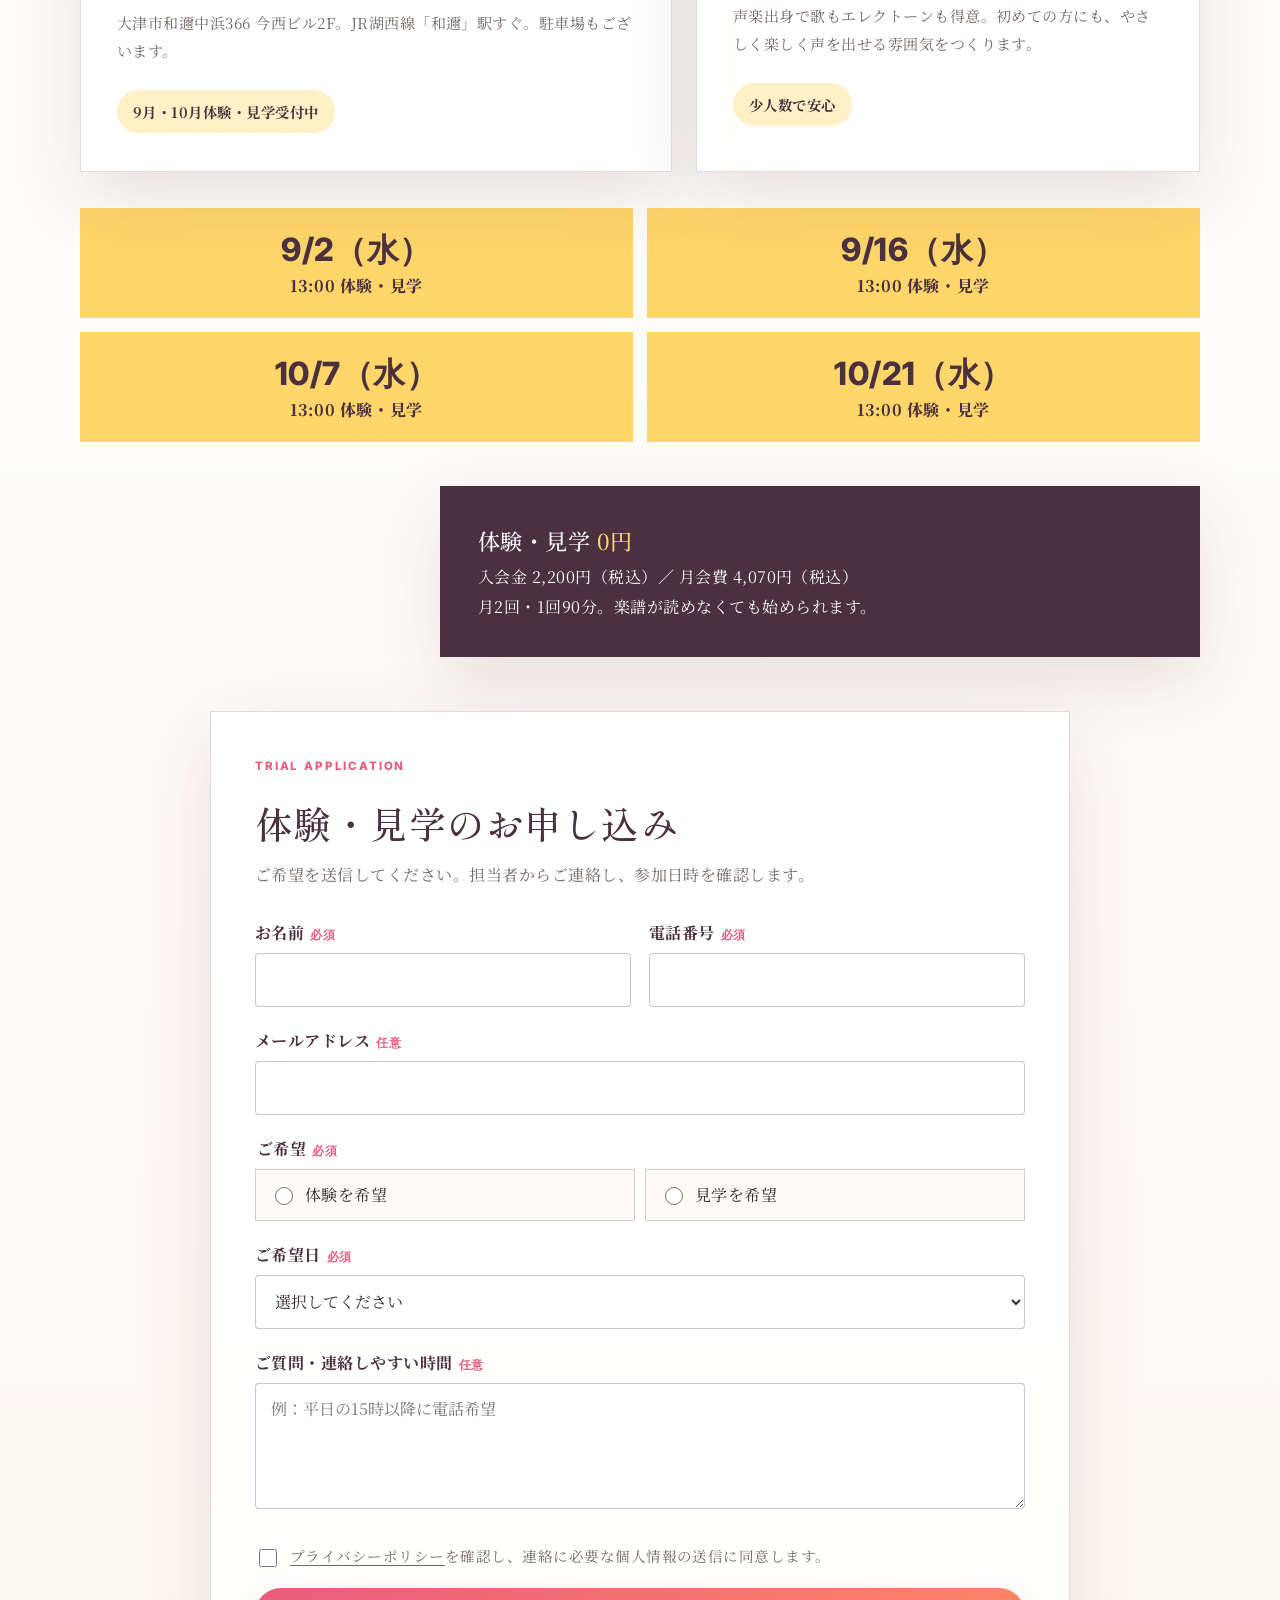
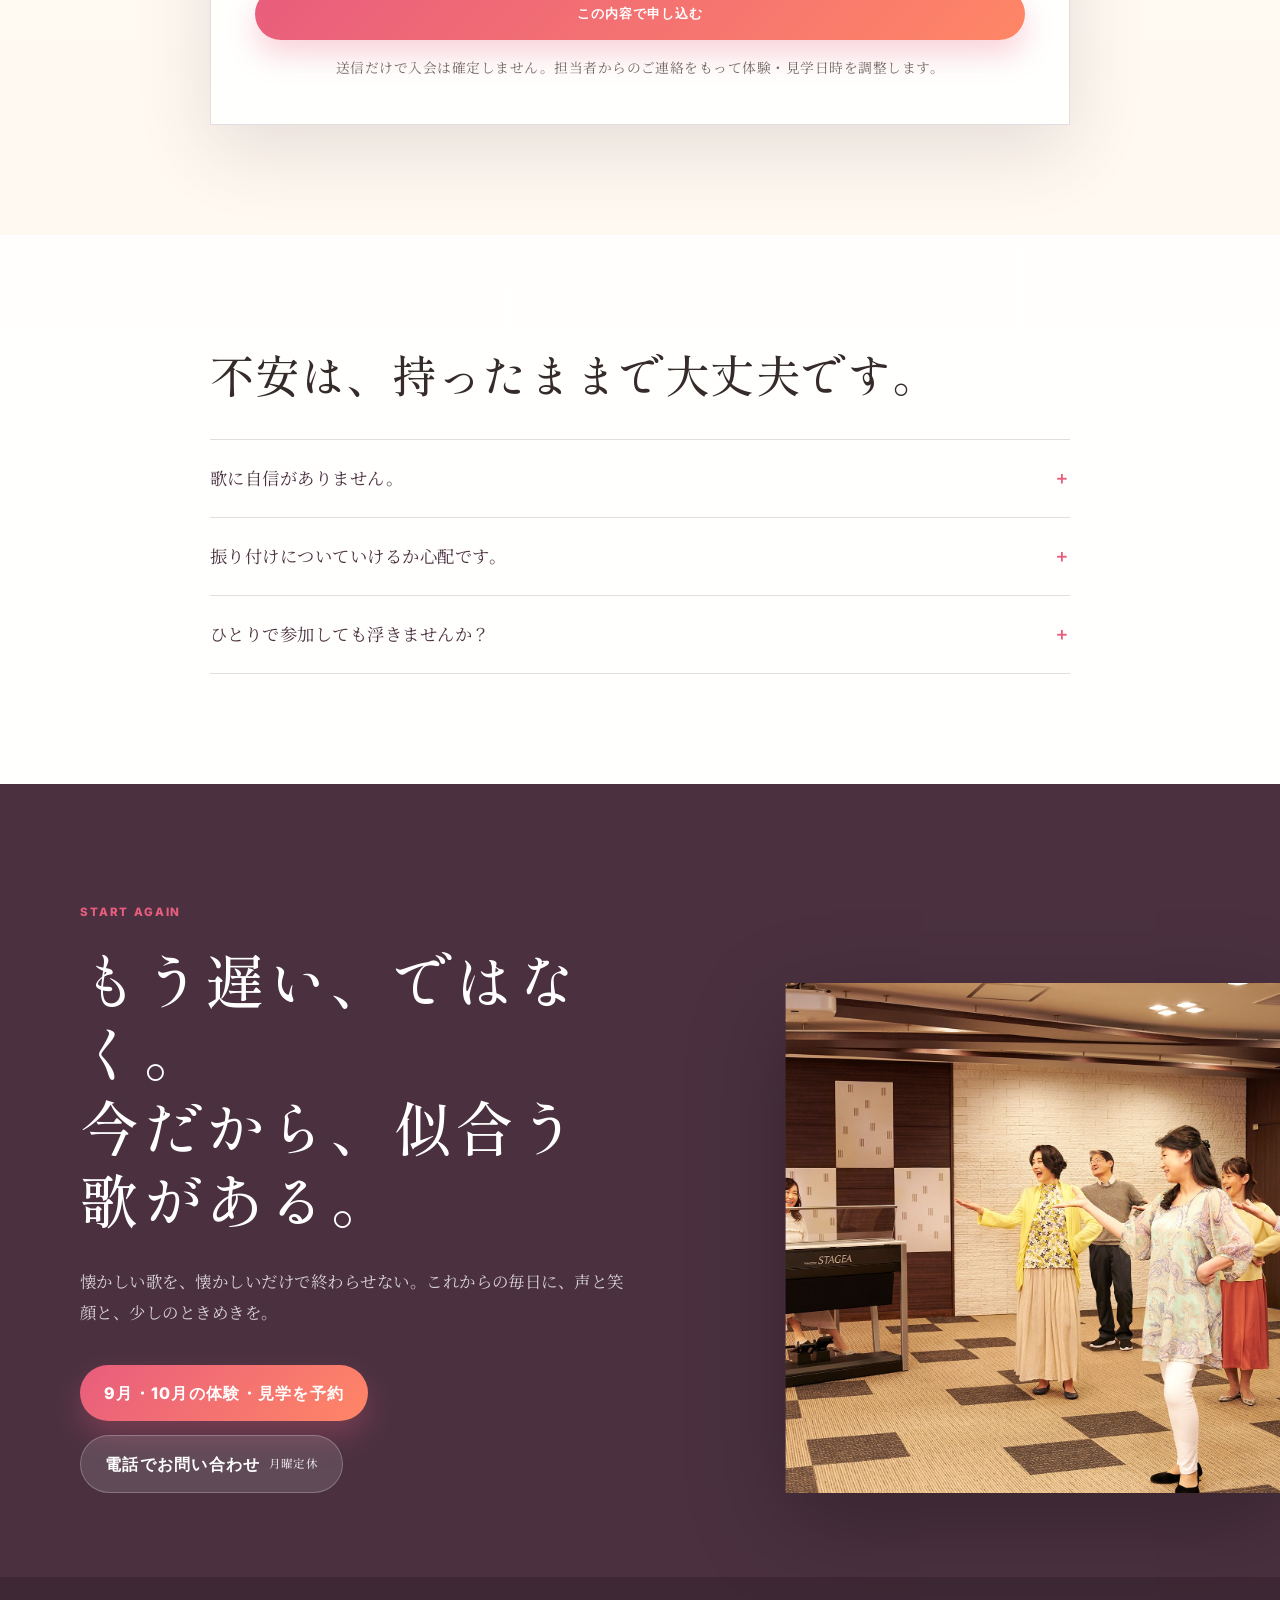
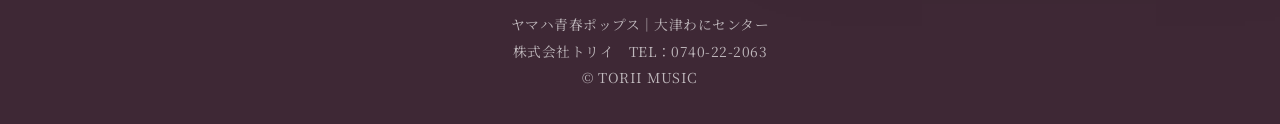
==== commit 0e3a1dbc: "Update青春ポップス dates for September and October [skip ci]" ====
--- a/index.html
+++ b/index.html
@@ -19,8 +19,8 @@
   </script>
   <!-- End Microsoft Clarity -->
   <meta name="viewport" content="width=device-width, initial-scale=1.0">
-  <title>ヤマハ青春ポップス | 大津わにセンター 8月体験・見学受付中</title>
-  <meta name="description" content="大津市和邇のヤマハ青春ポップス。昭和歌謡を歌って、軽く動いて、仲間と笑う大人の歌の教室。8月5日・19日（水）13:00 体験・見学受付中。">
+  <title>ヤマハ青春ポップス | 大津わにセンター 9月・10月体験・見学受付中</title>
+  <meta name="description" content="大津市和邇のヤマハ青春ポップス。昭和歌謡を歌って、軽く動いて、仲間と笑う大人の歌の教室。9月2日・16日、10月7日・21日（水）13:00 体験・見学受付中。">
   <meta name="keywords" content="青春ポップス, 昭和歌謡, シニア 歌の教室, 大津市, 和邇, ヤマハ, 大津わにセンター">
   <link rel="preconnect" href="https://fonts.googleapis.com">
   <link rel="preconnect" href="https://fonts.gstatic.com" crossorigin>
@@ -667,9 +667,9 @@
         </p>
       </div>
       <aside class="hero__facts" aria-label="体験・見学情報">
-        <h2>大津わにセンター<br>8月体験・見学受付中</h2>
+        <h2>大津わにセンター<br>9月・10月体験・見学受付中</h2>
         <dl>
-          <div><dt>Trial</dt><dd>8/5（水）・8/19（水）13:00</dd></div>
+          <div><dt>Trial</dt><dd>9/2・9/16・10/7・10/21（水）13:00</dd></div>
           <div><dt>Place</dt><dd>大津市和邇中浜366 今西ビル2F</dd></div>
           <div><dt>Access</dt><dd>JR和邇駅すぐ・駐車場あり</dd></div>
         </dl>
@@ -679,9 +679,9 @@
 
   <section class="cta-bar" aria-label="体験・見学予約">
     <div class="cta-bar__box">
-      <p>8月5日・19日（水）13:00、体験・見学受付中。初めての方も安心してご参加いただけます。</p>
+      <p>9月2日・16日、10月7日・21日（水）13:00、体験・見学受付中。初めての方も安心してご参加いただけます。</p>
       <div class="cta-actions">
-        <a href="#seisyun-form" class="btn btn--main js-form-open" data-label="first_form">8月の体験・見学を予約</a>
+        <a href="#seisyun-form" class="btn btn--main js-form-open" data-label="first_form">9月・10月の体験・見学を予約</a>
         <a href="tel:0740-22-2063" class="btn btn--sub js-track" data-label="first_tel">電話で相談 <small>10:30-19:30</small></a>
       </div>
     </div>
@@ -780,7 +780,7 @@
             <h3>大津わにセンター</h3>
             <p class="place__time">水曜日 13:00〜14:30</p>
             <p class="place__meta">大津市和邇中浜366 今西ビル2F。JR湖西線「和邇」駅すぐ。駐車場もございます。</p>
-            <span class="place__status">8月体験・見学受付中</span>
+            <span class="place__status">9月・10月体験・見学受付中</span>
           </article>
           <article class="place">
             <div class="place__area en">Teacher</div>
@@ -791,8 +791,10 @@
           </article>
         </div>
         <div class="trial-box" aria-label="体験・見学日">
-          <div class="trial-date">8/5（水）<span>13:00 体験・見学</span></div>
-          <div class="trial-date">8/19（水）<span>13:00 体験・見学</span></div>
+          <div class="trial-date">9/2（水）<span>13:00 体験・見学</span></div>
+          <div class="trial-date">9/16（水）<span>13:00 体験・見学</span></div>
+          <div class="trial-date">10/7（水）<span>13:00 体験・見学</span></div>
+          <div class="trial-date">10/21（水）<span>13:00 体験・見学</span></div>
         </div>
         <div class="price-note">
           <p>
@@ -837,9 +839,11 @@
                 <label class="form-label" for="preferred-date">ご希望日<span class="form-required">必須</span></label>
                 <select class="form-control" id="preferred-date" name="ご希望日" required>
                   <option value="">選択してください</option>
-                  <option value="8月5日（水）13:00">8月5日（水）13:00</option>
-                  <option value="8月19日（水）13:00">8月19日（水）13:00</option>
-                  <option value="どちらでもよい・相談したい">どちらでもよい・相談したい</option>
+                  <option value="9月2日（水）13:00">9月2日（水）13:00</option>
+                  <option value="9月16日（水）13:00">9月16日（水）13:00</option>
+                  <option value="10月7日（水）13:00">10月7日（水）13:00</option>
+                  <option value="10月21日（水）13:00">10月21日（水）13:00</option>
+                  <option value="どの日でもよい・相談したい">どの日でもよい・相談したい</option>
                 </select>
               </div>
               <div class="form-field form-field--wide">
@@ -884,7 +888,7 @@
           <h2 class="section-title">もう遅い、ではなく。<br>今だから、似合う歌がある。</h2>
           <p class="final__text">懐かしい歌を、懐かしいだけで終わらせない。これからの毎日に、声と笑顔と、少しのときめきを。</p>
           <div class="final__cta">
-            <a href="#seisyun-form" class="btn btn--main js-form-open" data-label="final_form">8月の体験・見学を予約</a>
+            <a href="#seisyun-form" class="btn btn--main js-form-open" data-label="final_form">9月・10月の体験・見学を予約</a>
             <a href="tel:0740-22-2063" class="btn btn--sub js-track" data-label="final_tel">電話でお問い合わせ <small>月曜定休</small></a>
           </div>
         </div>
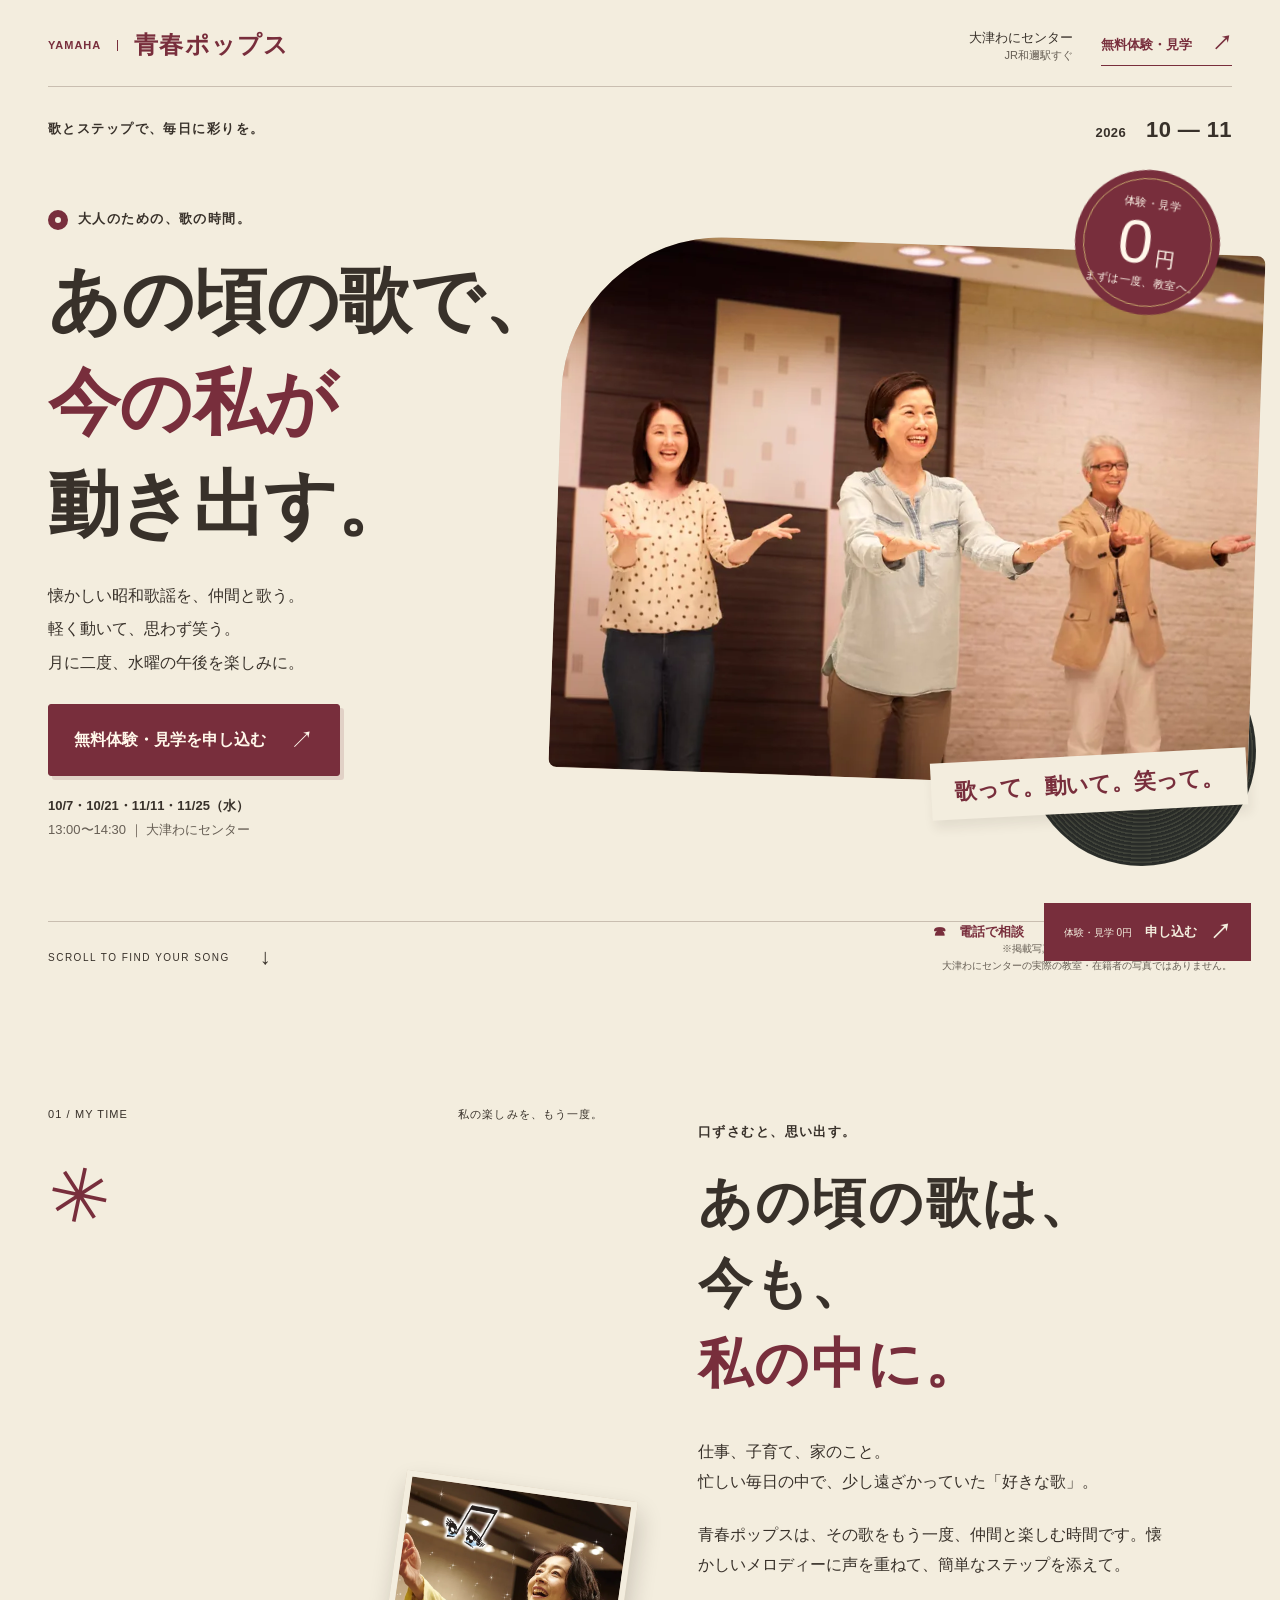
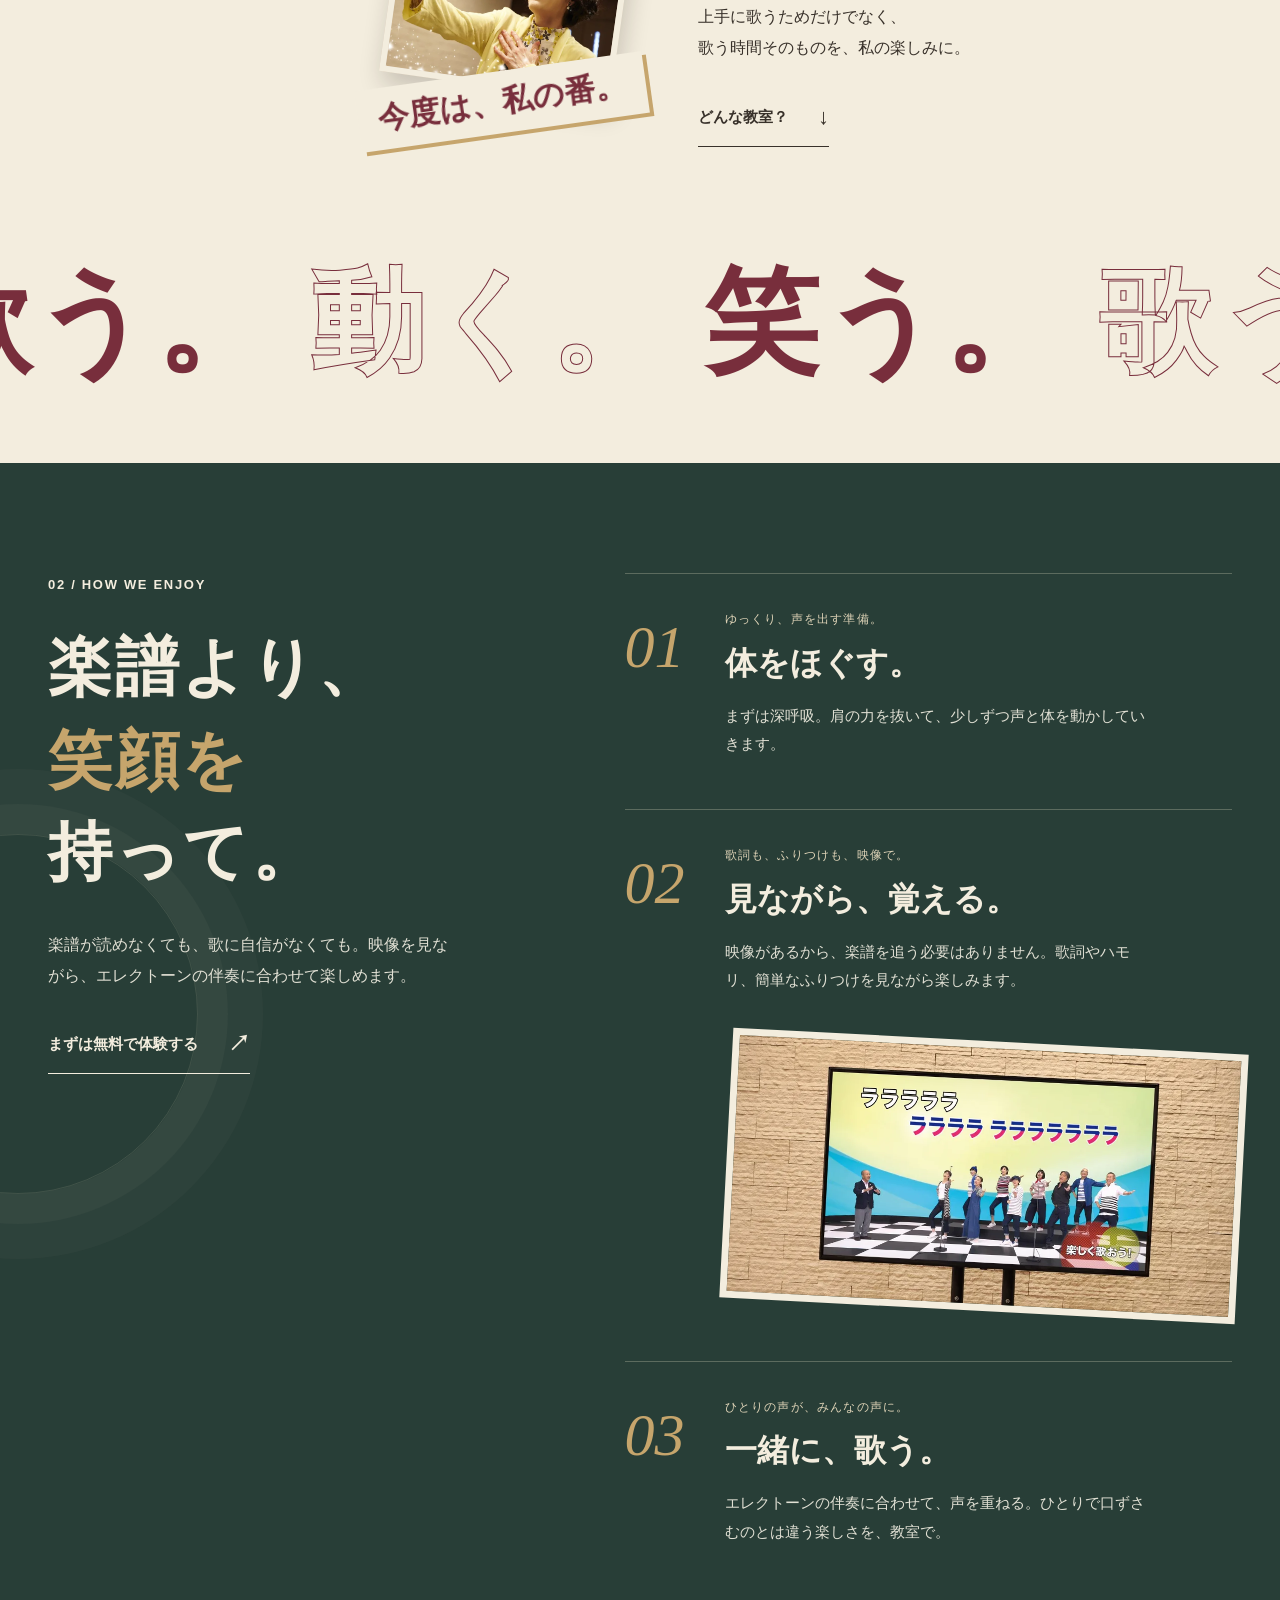
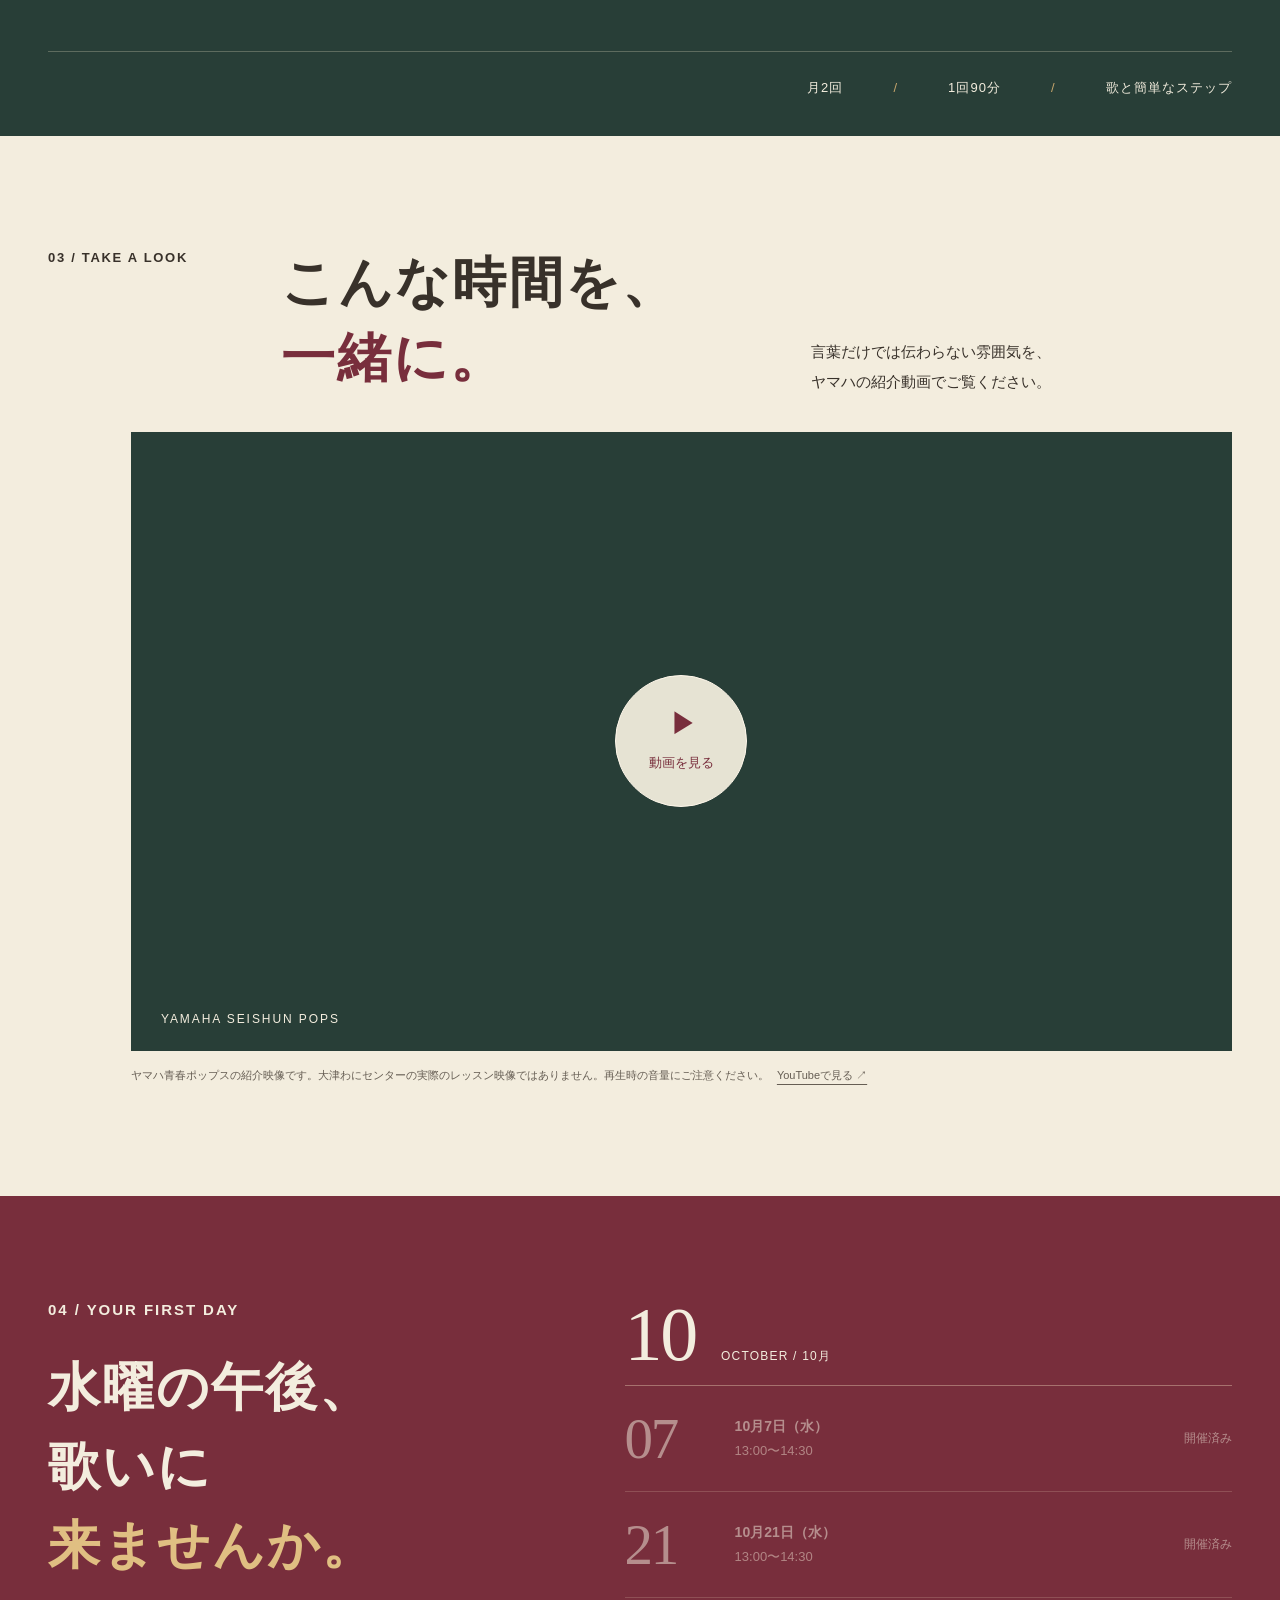
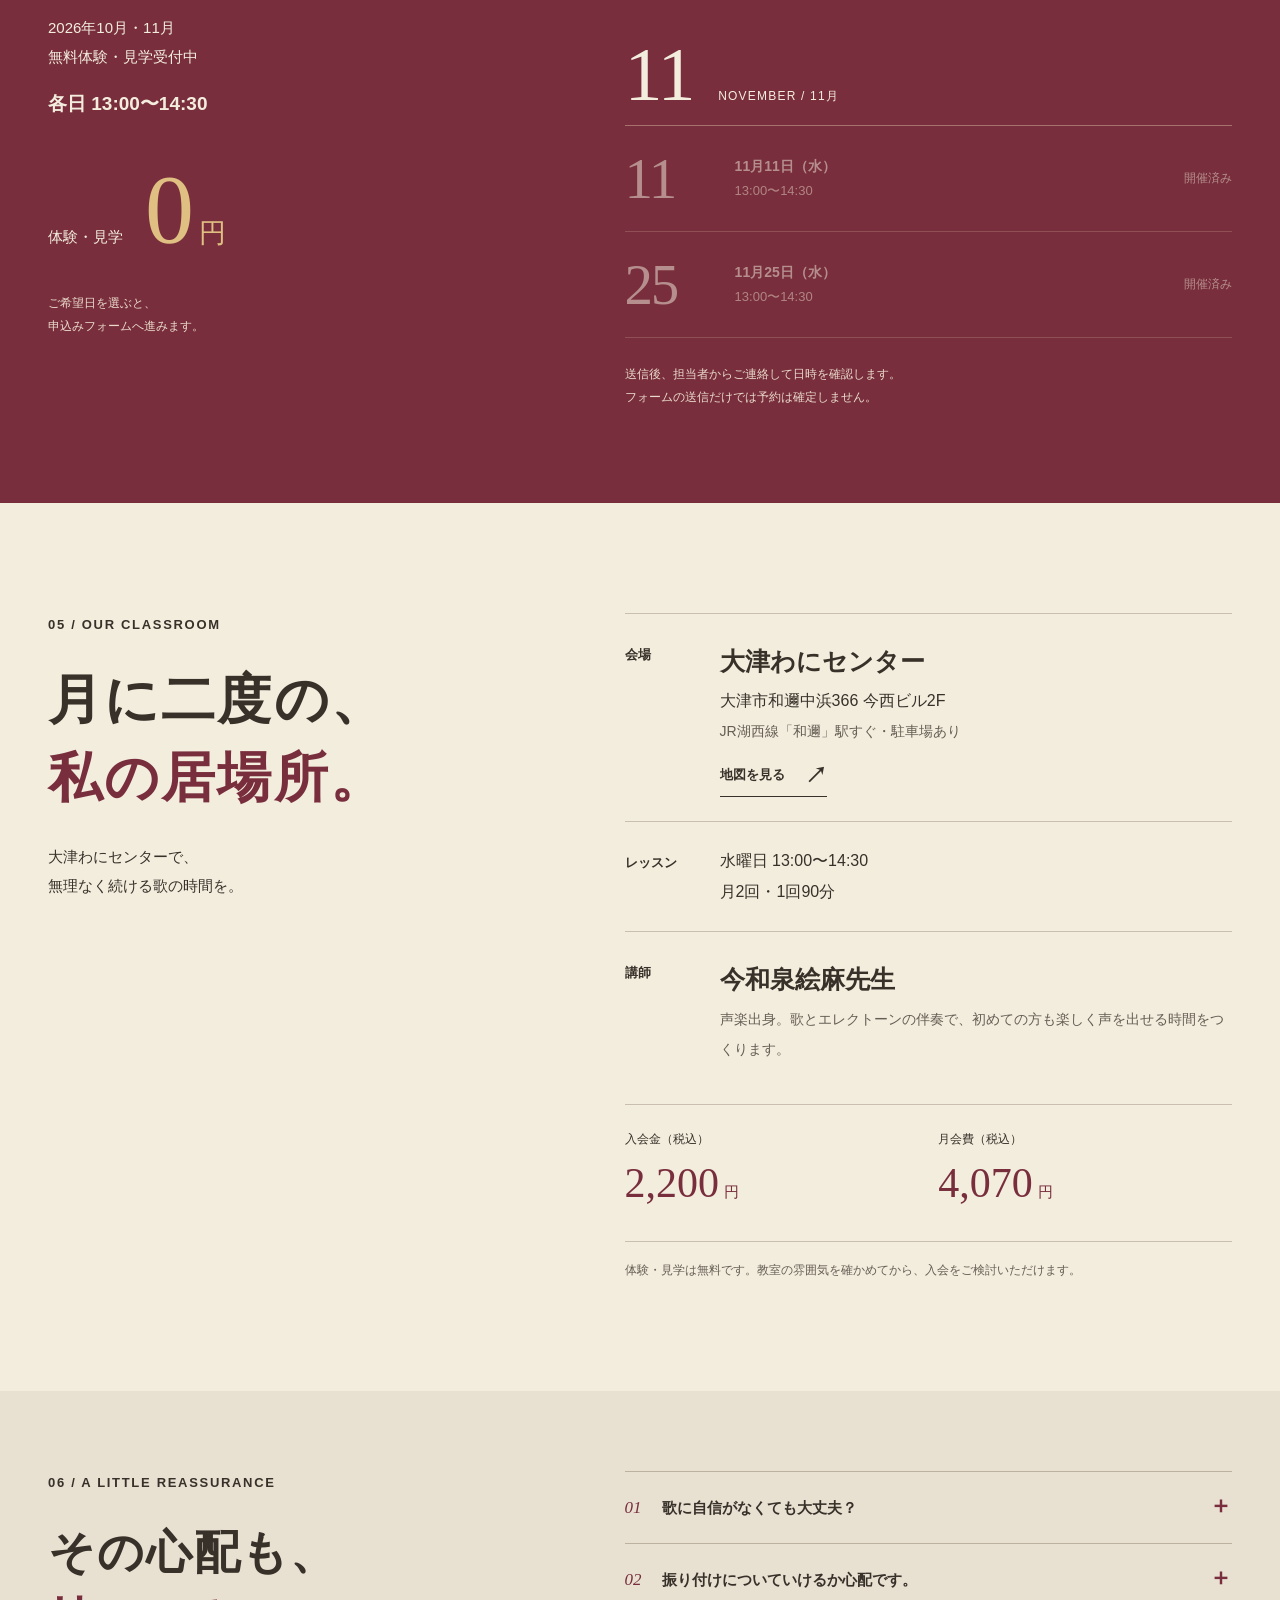
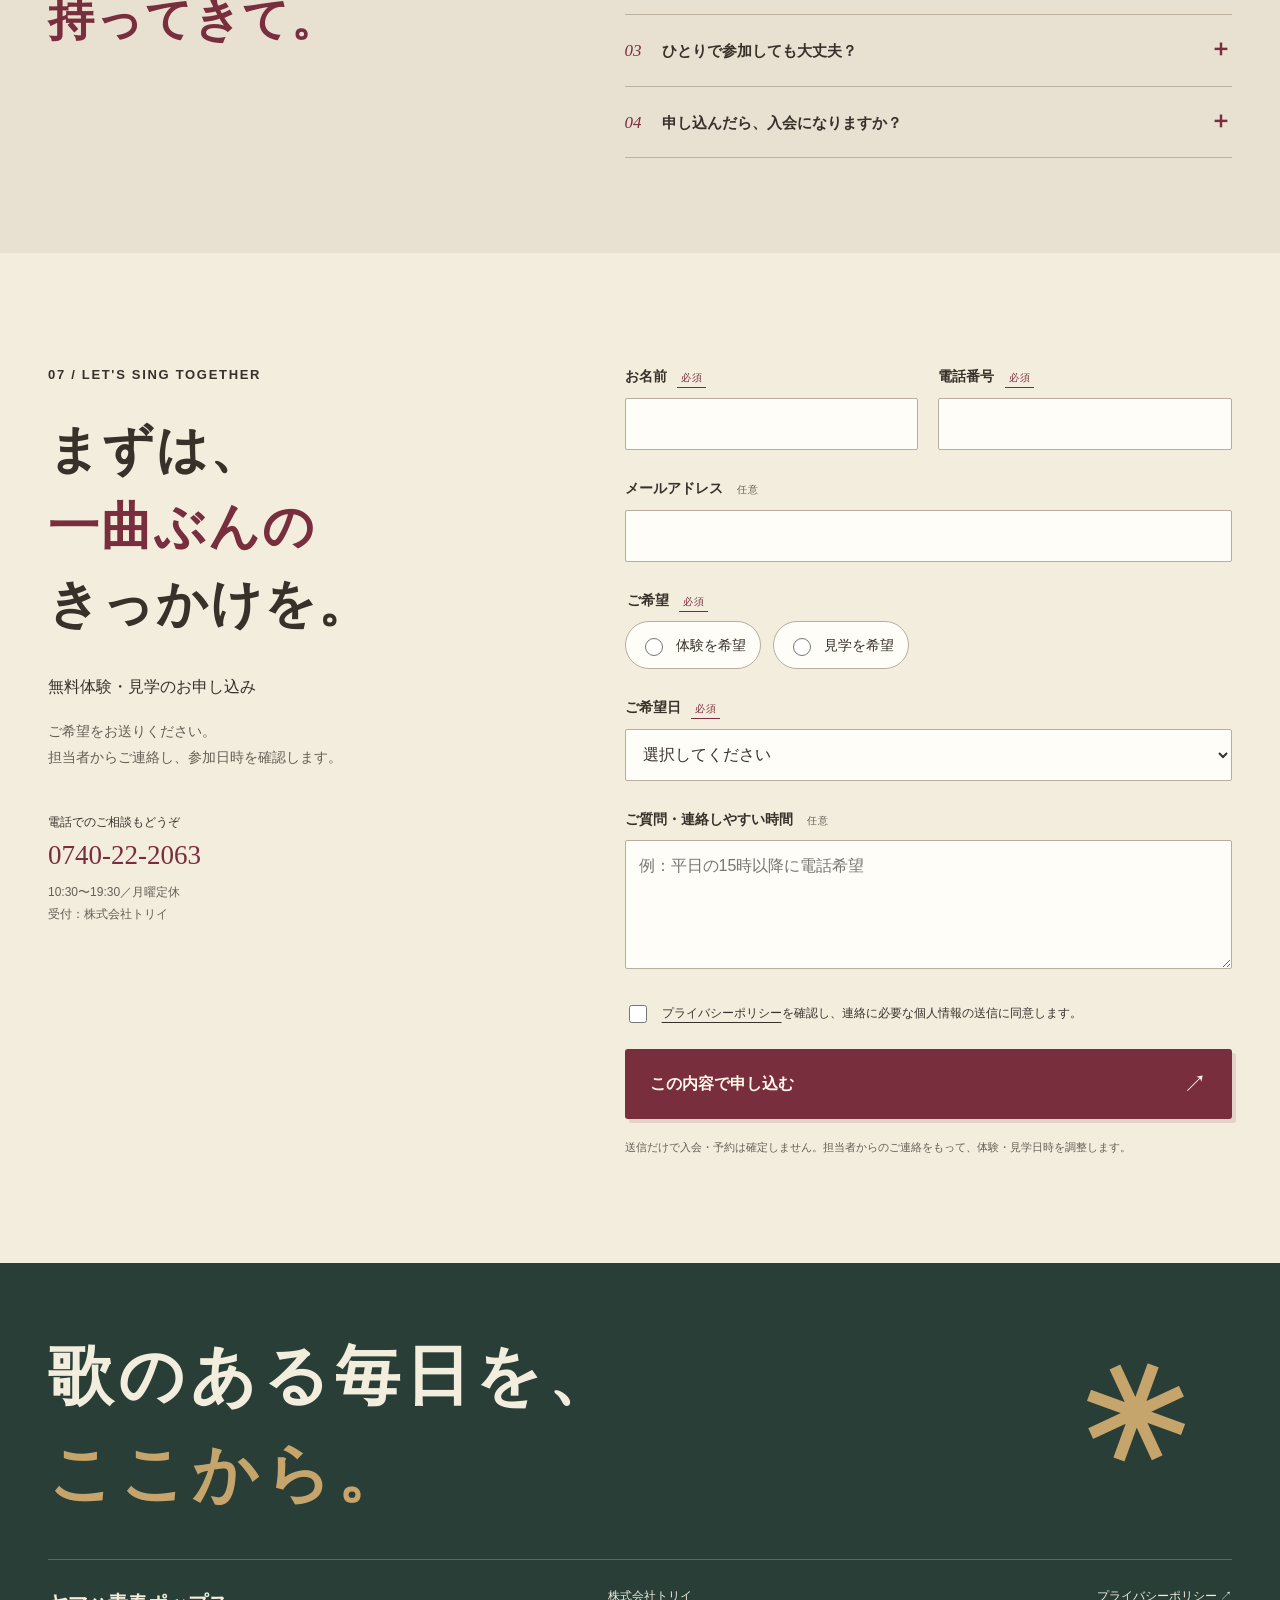
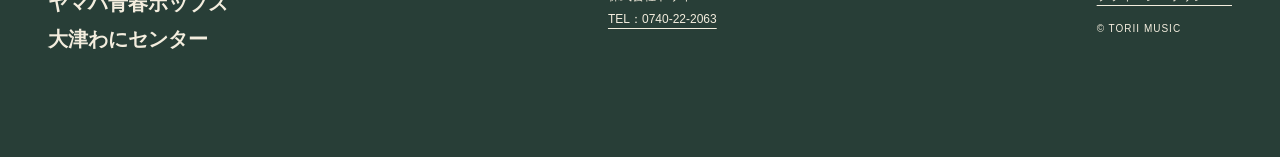
==== commit 0e28b64d: "Redesign Seishun Pops LP for October and November 2026" ====
--- a/index.html
+++ b/index.html
@@ -1,7 +1,11 @@
-<!DOCTYPE html>
+<!doctype html>
 <html lang="ja">
 <head>
-  <meta charset="UTF-8">
+  <meta charset="utf-8">
+  <meta name="viewport" content="width=device-width, initial-scale=1">
+  <meta name="theme-color" content="#f3edde">
+  <title>ヤマハ青春ポップス｜大津わにセンター 10月・11月の無料体験・見学</title>
+  <meta name="description" content="懐かしい昭和歌謡を、仲間と歌って、軽く動いて。大津市和邇のヤマハ青春ポップス。2026年10月7日・21日、11月11日・25日（水）13:00〜14:30、無料体験・見学受付中。">
   <!-- Google Tag Manager -->
   <script>(function(w,d,s,l,i){w[l]=w[l]||[];w[l].push({'gtm.start':
   new Date().getTime(),event:'gtm.js'});var f=d.getElementsByTagName(s)[0],
@@ -9,7 +13,7 @@
   'https://www.googletagmanager.com/gtm.js?id='+i+dl;f.parentNode.insertBefore(j,f);
   })(window,document,'script','dataLayer','GTM-MSD7G7FP');</script>
   <!-- End Google Tag Manager -->
-  <!-- Microsoft Clarity -->
+<!-- Microsoft Clarity -->
   <script type="text/javascript">
     (function(c,l,a,r,i,t,y){
       c[a]=c[a]||function(){(c[a].q=c[a].q||[]).push(arguments)};
@@ -18,974 +22,151 @@
     })(window, document, "clarity", "script", "xqcz15bcnj");
   </script>
   <!-- End Microsoft Clarity -->
-  <meta name="viewport" content="width=device-width, initial-scale=1.0">
-  <title>ヤマハ青春ポップス | 大津わにセンター 9月・10月体験・見学受付中</title>
-  <meta name="description" content="大津市和邇のヤマハ青春ポップス。昭和歌謡を歌って、軽く動いて、仲間と笑う大人の歌の教室。9月2日・16日、10月7日・21日（水）13:00 体験・見学受付中。">
-  <meta name="keywords" content="青春ポップス, 昭和歌謡, シニア 歌の教室, 大津市, 和邇, ヤマハ, 大津わにセンター">
-  <link rel="preconnect" href="https://fonts.googleapis.com">
-  <link rel="preconnect" href="https://fonts.gstatic.com" crossorigin>
-  <link href="https://fonts.googleapis.com/css2?family=Inter:wght@400;600;700;800&family=Noto+Serif+JP:wght@400;500;700&family=Shippori+Mincho:wght@500;700&display=swap" rel="stylesheet">
-  <style>
-    :root {
-      --hero-image: url("images/group-3P.jpg");
-      --wide-image: url("images/group-5P-1.jpg");
-      --step-image: url("images/Main.jpg");
-      --tv-image: url("images/Tv.jpg");
-      --brand-image: url("images/1200x628.jpg");
-      --bg: #fff8ef;
-      --paper: #fffdf8;
-      --text: #342b2a;
-      --muted: #746864;
-      --rose: #e85d7d;
-      --coral: #ff8666;
-      --yellow: #ffd669;
-      --deep: #4b3140;
-      --line: rgba(75,49,64,.16);
-      --white: #fff;
-      --serif: "Shippori Mincho", "Noto Serif JP", serif;
-      --body: "Noto Serif JP", serif;
-      --latin: "Inter", sans-serif;
-      --shadow: 0 24px 70px rgba(75, 49, 64, .14);
-    }
-
-    * { box-sizing: border-box; }
-    html { scroll-behavior: smooth; }
-    body {
-      margin: 0;
-      color: var(--text);
-      background: linear-gradient(180deg, var(--bg), var(--paper) 38%, #fff);
-      font-family: var(--body);
-      line-height: 1.9;
-      letter-spacing: .03em;
-      overflow-x: hidden;
-    }
-    img { display: block; max-width: 100%; }
-    a { color: inherit; }
-    .wrap { width: min(1120px, calc(100% - 40px)); margin-inline: auto; }
-    .en {
-      font-family: var(--latin);
-      letter-spacing: .16em;
-      text-transform: uppercase;
-      font-size: .72rem;
-      font-weight: 800;
-    }
-    .fade {
-      opacity: 0;
-      transform: translateY(24px);
-      transition: opacity .8s ease, transform .8s ease;
-    }
-    .fade.is-visible { opacity: 1; transform: translateY(0); }
-
-    .hero {
-      min-height: 96svh;
-      position: relative;
-      display: grid;
-      align-items: end;
-      background-image:
-        linear-gradient(90deg, rgba(45,35,35,.74) 0%, rgba(45,35,35,.42) 48%, rgba(45,35,35,.12) 100%),
-        linear-gradient(180deg, rgba(45,35,35,.04) 0%, rgba(45,35,35,.64) 100%),
-        var(--hero-image);
-      background-size: cover;
-      background-position: center;
-      overflow: hidden;
-    }
-    .hero__inner {
-      width: min(1180px, calc(100% - 36px));
-      margin-inline: auto;
-      padding: 15vh 0 9vh;
-      display: grid;
-      grid-template-columns: minmax(0, 1fr) 380px;
-      gap: 54px;
-      align-items: end;
-    }
-    .hero__copy { max-width: 760px; color: var(--white); }
-    .hero__label {
-      display: inline-flex;
-      align-items: center;
-      gap: .8em;
-      margin-bottom: 20px;
-      color: rgba(255,255,255,.86);
-    }
-    .hero__label::before {
-      content: "";
-      width: 56px;
-      height: 1px;
-      background: rgba(255,255,255,.72);
-    }
-    .hero h1 {
-      margin: 0;
-      font-family: var(--serif);
-      font-size: clamp(2.4rem, 6.5vw, 5.8rem);
-      line-height: 1.12;
-      letter-spacing: .04em;
-      text-shadow: 0 8px 36px rgba(0,0,0,.32);
-    }
-    .hero h1 span { display: block; }
-    .hero__lead {
-      max-width: 580px;
-      margin: 26px 0 0;
-      font-size: clamp(1rem, 1.7vw, 1.18rem);
-      color: rgba(255,255,255,.93);
-    }
-    .hero__facts {
-      background: rgba(255,253,248,.94);
-      box-shadow: var(--shadow);
-      padding: 26px;
-      color: var(--deep);
-    }
-    .hero__facts h2 {
-      margin: 0 0 16px;
-      font-family: var(--serif);
-      font-size: 1.7rem;
-      line-height: 1.35;
-      font-weight: 500;
-    }
-    .hero__facts dl {
-      margin: 0;
-      display: grid;
-      gap: 12px;
-    }
-    .hero__facts div {
-      display: grid;
-      grid-template-columns: 5.5em 1fr;
-      gap: 12px;
-      align-items: baseline;
-      border-top: 1px solid rgba(75,49,64,.13);
-      padding-top: 12px;
-    }
-    .hero__facts dt {
-      font-family: var(--latin);
-      font-size: .74rem;
-      font-weight: 800;
-      letter-spacing: .12em;
-      color: var(--rose);
-      text-transform: uppercase;
-    }
-    .hero__facts dd { margin: 0; font-weight: 700; }
-    .scroll-mark {
-      position: absolute;
-      left: 28px;
-      bottom: 32px;
-      writing-mode: vertical-rl;
-      color: rgba(255,255,255,.7);
-      font-family: var(--latin);
-      font-size: .68rem;
-      letter-spacing: .24em;
-    }
-
-    .cta-bar {
-      position: relative;
-      z-index: 3;
-      margin-top: -42px;
-    }
-    .cta-bar__box {
-      width: min(940px, calc(100% - 34px));
-      margin-inline: auto;
-      background: var(--white);
-      box-shadow: var(--shadow);
-      padding: 24px 28px;
-      display: grid;
-      grid-template-columns: 1.05fr .95fr;
-      gap: 18px;
-      align-items: center;
-    }
-    .cta-bar p { margin: 0; color: var(--muted); font-size: .96rem; }
-    .cta-actions { display: flex; gap: 12px; justify-content: flex-end; flex-wrap: wrap; }
-    .btn {
-      display: inline-flex;
-      align-items: center;
-      justify-content: center;
-      min-height: 52px;
-      padding: 13px 24px;
-      border-radius: 999px;
-      text-decoration: none;
-      font-family: var(--latin);
-      font-weight: 800;
-      letter-spacing: .08em;
-      white-space: nowrap;
-      transition: transform .18s ease, box-shadow .18s ease;
-    }
-    .btn:hover { transform: translateY(-2px); }
-    .btn--main {
-      background: linear-gradient(135deg, var(--rose), var(--coral));
-      color: var(--white);
-      box-shadow: 0 14px 30px rgba(232,93,125,.28);
-    }
-    .btn--sub {
-      background: #fff4d6;
-      color: var(--deep);
-      border: 1px solid rgba(75,49,64,.12);
-    }
-    .btn small {
-      margin-left: 8px;
-      font-family: var(--body);
-      font-size: .72rem;
-      letter-spacing: .04em;
-      font-weight: 500;
-      opacity: .84;
-    }
-
-    .section-kicker { color: var(--rose); margin-bottom: 18px; }
-    .intro, .lesson, .movie, .schedule, .faq { padding: 110px 0; }
-    .intro__grid {
-      display: grid;
-      grid-template-columns: .92fr 1.08fr;
-      gap: 6vw;
-      align-items: center;
-    }
-    h2.section-title {
-      font-family: var(--serif);
-      font-size: clamp(2rem, 4.6vw, 4rem);
-      line-height: 1.25;
-      letter-spacing: .06em;
-      margin: 0;
-      font-weight: 500;
-    }
-    .lead-text {
-      margin: 32px 0 0;
-      max-width: 570px;
-      color: var(--muted);
-      font-size: 1.04rem;
-    }
-    .intro__photo {
-      position: relative;
-      min-height: 520px;
-    }
-    .intro__photo-main {
-      position: absolute;
-      right: 0;
-      top: 20px;
-      width: min(680px, 54vw);
-      height: 460px;
-      background: var(--wide-image) center / cover no-repeat;
-      box-shadow: var(--shadow);
-    }
-    .intro__caption {
-      position: absolute;
-      left: 0;
-      bottom: 12px;
-      width: 250px;
-      padding: 24px;
-      background: rgba(255,255,255,.92);
-      box-shadow: var(--shadow);
-      font-family: var(--serif);
-      font-size: 1.12rem;
-      color: var(--deep);
-    }
-
-    .poem {
-      padding: 105px 0;
-      background: linear-gradient(90deg, rgba(255,255,255,.84), rgba(255,255,255,.42));
-      overflow: hidden;
-    }
-    .poem__grid {
-      display: grid;
-      grid-template-columns: 1fr .78fr;
-      gap: 60px;
-      align-items: start;
-    }
-    .poem__lines { margin-top: 48px; display: grid; gap: 26px; max-width: 640px; }
-    .poem__line { margin: 0; font-size: clamp(1.14rem, 2vw, 1.55rem); line-height: 1.86; }
-    .poem__line:nth-child(2) { margin-left: 12%; }
-    .poem__line:nth-child(3) { color: var(--rose); }
-    .poem__image { position: relative; min-height: 520px; }
-    .poem__image-a, .poem__image-b {
-      position: absolute;
-      background-size: cover;
-      background-position: center;
-      box-shadow: var(--shadow);
-    }
-    .poem__image-a { inset: 0 auto auto 0; width: 88%; height: 350px; background-image: var(--step-image); }
-    .poem__image-b { right: -9vw; bottom: 0; width: 74%; height: 270px; background-image: var(--tv-image); border: 12px solid var(--paper); }
-
-    .lesson__head {
-      display: grid;
-      grid-template-columns: .8fr 1.2fr;
-      gap: 70px;
-      align-items: end;
-    }
-    .lesson__lead { margin: 0; color: var(--muted); max-width: 540px; }
-    .lesson__sequence {
-      margin-top: 64px;
-      display: grid;
-      grid-template-columns: 1.1fr .9fr 1fr;
-      gap: 0;
-      align-items: stretch;
-    }
-    .lesson__panel {
-      min-height: 300px;
-      padding: 46px 36px;
-      display: flex;
-      flex-direction: column;
-      justify-content: flex-end;
-      position: relative;
-      overflow: hidden;
-    }
-    .lesson__panel:nth-child(1) { background: #fff; transform: translateY(24px); box-shadow: var(--shadow); }
-    .lesson__panel:nth-child(2) { background: linear-gradient(135deg, rgba(255,214,105,.76), rgba(255,134,102,.26)); min-height: 370px; }
-    .lesson__panel:nth-child(3) { background: var(--deep); color: var(--white); transform: translateY(-18px); }
-    .lesson__num {
-      position: absolute;
-      top: 26px;
-      left: 30px;
-      font-family: var(--latin);
-      font-size: .78rem;
-      letter-spacing: .2em;
-      opacity: .55;
-    }
-    .lesson__panel h3 {
-      font-family: var(--serif);
-      font-size: clamp(1.45rem, 2.5vw, 2.1rem);
-      line-height: 1.35;
-      margin: 0 0 16px;
-      font-weight: 500;
-    }
-    .lesson__panel p { margin: 0; opacity: .78; font-size: .96rem; }
-
-    .movie { padding-top: 48px; }
-    .movie__grid {
-      display: grid;
-      grid-template-columns: .72fr 1.28fr;
-      gap: 56px;
-      align-items: center;
-    }
-    .video-frame {
-      position: relative;
-      aspect-ratio: 16 / 9;
-      overflow: hidden;
-      box-shadow: var(--shadow);
-      background: #111;
-    }
-    .video-frame iframe { position: absolute; inset: 0; width: 100%; height: 100%; border: 0; }
-    .video-caption { margin: 12px 0 0; color: var(--muted); font-size: .88rem; text-align: right; }
-
-    .schedule {
-      background: linear-gradient(180deg, rgba(255,255,255,.88), rgba(255,248,239,.92));
-    }
-    .schedule__grid {
-      margin-top: 54px;
-      display: grid;
-      grid-template-columns: 1.08fr .92fr;
-      gap: 24px;
-      align-items: stretch;
-    }
-    .place {
-      background: rgba(255,255,255,.9);
-      box-shadow: var(--shadow);
-      padding: 38px 36px;
-      border: 1px solid var(--line);
-      position: relative;
-    }
-    .place--primary { border-top: 8px solid var(--rose); }
-    .place__area { color: var(--rose); margin-bottom: 14px; }
-    .place h3 {
-      font-family: var(--serif);
-      font-size: clamp(1.45rem, 2.6vw, 2.15rem);
-      line-height: 1.35;
-      margin: 0;
-      font-weight: 500;
-    }
-    .place__time { font-size: 1.22rem; margin: 22px 0 10px; color: var(--deep); font-weight: 700; }
-    .place__meta { margin: 0; color: var(--muted); font-size: .94rem; }
-    .place__status {
-      display: inline-block;
-      margin-top: 24px;
-      padding: 8px 16px;
-      border-radius: 999px;
-      background: #fff1c5;
-      color: var(--deep);
-      font-size: .9rem;
-      font-weight: 700;
-    }
-    .trial-box {
-      margin-top: 36px;
-      display: grid;
-      grid-template-columns: repeat(2, minmax(0, 1fr));
-      gap: 14px;
-    }
-    .trial-date {
-      background: var(--yellow);
-      padding: 22px;
-      text-align: center;
-      color: var(--deep);
-      font-family: var(--latin);
-      font-weight: 800;
-      font-size: clamp(1.25rem, 3vw, 2rem);
-      line-height: 1.25;
-    }
-    .trial-date span {
-      display: block;
-      margin-top: 6px;
-      font-size: 1rem;
-      font-family: var(--body);
-      letter-spacing: .04em;
-    }
-    .price-note {
-      width: min(760px, 100%);
-      margin: 44px 0 0 auto;
-      padding: 34px 38px;
-      background: var(--deep);
-      color: var(--white);
-      box-shadow: var(--shadow);
-    }
-    .price-note p { margin: 0; }
-    .price-note strong { font-size: 1.38rem; font-weight: 500; }
-    .price-note span { color: var(--yellow); }
-
-    .application {
-      width: min(860px, 100%);
-      margin: 54px auto 0;
-      padding: 44px;
-      background: rgba(255,255,255,.96);
-      border: 1px solid var(--line);
-      box-shadow: var(--shadow);
-      scroll-margin-top: 24px;
-    }
-    .application__head { margin-bottom: 30px; }
-    .application__head h3 {
-      margin: 6px 0 10px;
-      color: var(--deep);
-      font-family: var(--serif);
-      font-size: clamp(1.55rem, 3.5vw, 2.35rem);
-      line-height: 1.45;
-      font-weight: 500;
-    }
-    .application__head p { margin: 0; color: var(--muted); }
-    .form-grid {
-      display: grid;
-      grid-template-columns: repeat(2, minmax(0, 1fr));
-      gap: 22px 18px;
-    }
-    .form-field { min-width: 0; }
-    .form-field--wide { grid-column: 1 / -1; }
-    .form-label {
-      display: block;
-      margin-bottom: 8px;
-      color: var(--deep);
-      font-weight: 700;
-      line-height: 1.5;
-    }
-    .form-required {
-      margin-left: 6px;
-      color: var(--rose);
-      font-family: var(--latin);
-      font-size: .76rem;
-    }
-    .form-control {
-      width: 100%;
-      min-height: 54px;
-      padding: 13px 15px;
-      border: 1px solid rgba(75,49,64,.28);
-      border-radius: 4px;
-      background: #fff;
-      color: var(--text);
-      font: inherit;
-      font-size: 1rem;
-      line-height: 1.5;
-    }
-    textarea.form-control { min-height: 126px; resize: vertical; }
-    .form-control:focus {
-      outline: 3px solid rgba(255,214,105,.5);
-      border-color: var(--rose);
-    }
-    .choice-grid { display: grid; grid-template-columns: repeat(2, minmax(0, 1fr)); gap: 10px; }
-    .choice-card {
-      display: flex;
-      align-items: center;
-      gap: 9px;
-      min-height: 52px;
-      padding: 10px 14px;
-      border: 1px solid rgba(75,49,64,.22);
-      background: #fffaf3;
-      cursor: pointer;
-      line-height: 1.45;
-    }
-    .choice-card input { width: 18px; height: 18px; accent-color: var(--rose); flex: 0 0 auto; }
-    .privacy-consent {
-      display: flex;
-      align-items: flex-start;
-      gap: 10px;
-      margin: 26px 0 18px;
-      color: var(--muted);
-      font-size: .91rem;
-      line-height: 1.7;
-    }
-    .privacy-consent input { width: 18px; height: 18px; margin-top: 5px; accent-color: var(--rose); flex: 0 0 auto; }
-    .privacy-consent a { text-underline-offset: 3px; }
-    .form-submit { width: 100%; border: 0; cursor: pointer; }
-    .form-submit:disabled { cursor: wait; opacity: .7; }
-    .form-status {
-      display: none;
-      margin: 18px 0 0;
-      padding: 14px 16px;
-      font-weight: 700;
-      line-height: 1.7;
-    }
-    .form-status.is-success { display: block; background: #edf8e7; color: #31562c; }
-    .form-status.is-error { display: block; background: #fff0ed; color: #8a342b; }
-    .form-note { margin: 14px 0 0; color: var(--muted); font-size: .86rem; text-align: center; }
-
-    .faq__wrap { width: min(860px, calc(100% - 40px)); margin-inline: auto; }
-    .faq__title {
-      font-family: var(--serif);
-      font-size: clamp(1.8rem, 3.5vw, 3rem);
-      font-weight: 500;
-      line-height: 1.3;
-      margin: 0 0 36px;
-    }
-    details { border-top: 1px solid var(--line); padding: 22px 0; }
-    details:last-child { border-bottom: 1px solid var(--line); }
-    summary {
-      cursor: pointer;
-      list-style: none;
-      display: flex;
-      justify-content: space-between;
-      gap: 24px;
-      align-items: center;
-      font-size: 1.08rem;
-      color: var(--deep);
-    }
-    summary::-webkit-details-marker { display: none; }
-    summary::after {
-      content: "＋";
-      font-family: var(--latin);
-      color: var(--rose);
-      font-weight: 800;
-    }
-    details[open] summary::after { content: "−"; }
-    details p { margin: 18px 0 0; color: var(--muted); max-width: 680px; }
-
-    .final {
-      position: relative;
-      padding: 118px 0 0;
-      overflow: hidden;
-      background: var(--deep);
-      color: var(--white);
-    }
-    .final__grid {
-      display: grid;
-      grid-template-columns: 1.05fr .95fr;
-      gap: 58px;
-      align-items: end;
-    }
-    .final h2 { color: var(--white); }
-    .final__text {
-      margin-top: 30px;
-      color: rgba(255,255,255,.78);
-      max-width: 560px;
-      font-size: 1.03rem;
-    }
-    .final__photo {
-      height: 510px;
-      background: var(--wide-image) center / cover no-repeat;
-      transform: translateX(7vw);
-      box-shadow: 0 30px 90px rgba(0,0,0,.28);
-    }
-    .final__cta { margin-top: 36px; display: flex; gap: 14px; flex-wrap: wrap; }
-    .final__cta .btn--sub {
-      background: rgba(255,255,255,.12);
-      color: var(--white);
-      border-color: rgba(255,255,255,.24);
-    }
-    .footer {
-      margin-top: 84px;
-      padding: 34px 20px;
-      background: rgba(0,0,0,.18);
-      text-align: center;
-      color: rgba(255,255,255,.68);
-      font-size: .86rem;
-    }
-
-    .sticky-cta {
-      position: fixed;
-      right: 18px;
-      bottom: 18px;
-      z-index: 20;
-      display: flex;
-      gap: 10px;
-      align-items: center;
-    }
-    .sticky-cta .btn { min-height: 46px; padding: 11px 18px; box-shadow: 0 12px 30px rgba(75,49,64,.2); }
-
-    @media (max-width: 900px) {
-      .hero__inner, .intro__grid, .poem__grid, .lesson__head, .movie__grid, .schedule__grid, .final__grid { grid-template-columns: 1fr; }
-      .hero__inner { gap: 34px; }
-      .hero__facts { max-width: 420px; }
-      .cta-bar__box { grid-template-columns: 1fr; }
-      .cta-actions { justify-content: flex-start; }
-      .intro__photo { min-height: 420px; }
-      .intro__photo-main { right: 0; width: 100%; height: 360px; }
-      .lesson__sequence { grid-template-columns: 1fr; gap: 14px; }
-      .lesson__panel, .lesson__panel:nth-child(1), .lesson__panel:nth-child(3) { transform: none; min-height: 250px; }
-      .final__photo { transform: translateX(0); height: 370px; }
-    }
-
-    @media (max-width: 640px) {
-      .wrap { width: min(100% - 28px, 1120px); }
-      .hero { min-height: 94svh; background-position: center; }
-      .hero__inner { padding: 12vh 0 8vh; }
-      .hero h1 { font-size: clamp(2.25rem, 11vw, 3.7rem); }
-      .hero__facts { padding: 22px; }
-      .hero__facts div { grid-template-columns: 1fr; gap: 4px; }
-      .scroll-mark { display: none; }
-      .cta-bar { margin-top: 0; }
-      .cta-bar__box { width: 100%; padding: 24px 18px; box-shadow: none; }
-      .cta-actions, .final__cta { display: grid; grid-template-columns: 1fr; }
-      .btn { width: 100%; }
-      .intro, .poem, .lesson, .movie, .schedule, .faq { padding: 74px 0; }
-      .intro__photo-main { height: 300px; }
-      .intro__caption { width: 205px; font-size: 1rem; }
-      .poem__line:nth-child(2) { margin-left: 0; }
-      .poem__image { min-height: 410px; }
-      .poem__image-a { width: 92%; height: 260px; }
-      .poem__image-b { right: -4vw; width: 78%; height: 210px; }
-      .trial-box { grid-template-columns: 1fr; }
-      .place, .price-note { padding: 28px 22px; }
-      .application { padding: 30px 20px; }
-      .form-grid, .choice-grid { grid-template-columns: 1fr; }
-      .final { padding-top: 78px; }
-      .final__photo { height: 290px; }
-      .sticky-cta { left: 10px; right: auto; width: calc(100% - 20px); bottom: 10px; display: grid; grid-template-columns: minmax(0, 1fr) minmax(0, 1fr); }
-      .sticky-cta .btn { width: 100%; padding-inline: 10px; font-size: .86rem; }
-    }
-  </style>
+  <link rel="preload" as="image" href="images/group-3P-1600.webp" imagesrcset="images/group-3P-960.webp 960w, images/group-3P-1600.webp 1600w" imagesizes="(max-width: 760px) 100vw, 58vw">
+  <link rel="stylesheet" href="style.css">
+  <script src="app.js" defer></script>
 </head>
 <body>
   <!-- Google Tag Manager (noscript) -->
   <noscript><iframe src="https://www.googletagmanager.com/ns.html?id=GTM-MSD7G7FP"
   height="0" width="0" style="display:none;visibility:hidden"></iframe></noscript>
   <!-- End Google Tag Manager (noscript) -->
-  <header class="hero">
-    <div class="scroll-mark">SCROLL</div>
-    <div class="hero__inner">
-      <div class="hero__copy">
-        <div class="hero__label en">Yamaha Seishun Pops</div>
-        <h1>あの頃の歌が、<span>今の私を起こしてくれる。</span></h1>
-        <p class="hero__lead">
-          昭和歌謡を、仲間と歌う。少し動く。少し笑う。<br>
-          大津わにセンターで、月に二度の大人の歌の時間を。
-        </p>
+  <a class="skip-link" href="#main">本文へ進む</a>
+  <div class="reading-progress" aria-hidden="true"></div>
+  <header class="masthead shell">
+    <a class="wordmark" href="#top" aria-label="ヤマハ青春ポップス 大津わにセンター トップ"><span>YAMAHA</span><strong>青春ポップス</strong></a>
+    <p class="masthead-place">大津わにセンター<span>JR和邇駅すぐ</span></p>
+    <a class="header-cta js-form-open" href="#seisyun-form" data-label="header_form" data-cta="header_form">無料体験・見学 <span aria-hidden="true">↗</span></a>
+  </header>
+  <main id="main">
+    <section class="hero shell" id="top" aria-labelledby="hero-title">
+      <div class="hero-topline"><span class="eyebrow">歌とステップで、毎日に彩りを。</span><span class="edition">2026 <b>10 — 11</b></span></div>
+      <div class="hero-stage">
+        <div class="hero-copy">
+          <p class="small-label"><span class="tiny-record" aria-hidden="true"></span>大人のための、歌の時間。</p>
+          <h1 id="hero-title"><span>あの頃の歌で、</span><span class="hero-line-accent">今の私が</span><span>動き出す。</span></h1>
+          <p class="hero-lead">懐かしい昭和歌謡を、仲間と歌う。<br>軽く動いて、思わず笑う。<br>月に二度、水曜の午後を楽しみに。</p>
+          <a class="button js-form-open" href="#seisyun-form" data-label="hero_form" data-cta="hero_form">無料体験・見学を申し込む <span aria-hidden="true">↗</span></a>
+          <p class="hero-dates">10/7・10/21・11/11・11/25（水）<br><span>13:00〜14:30 ｜ 大津わにセンター</span></p>
+        </div>
+        <figure class="hero-photo">
+          <div class="hero-photo-crop"><img src="images/group-3P-1600.webp" srcset="images/group-3P-960.webp 960w, images/group-3P-1600.webp 1600w" sizes="(max-width: 760px) 100vw, 58vw" width="1600" height="1067" fetchpriority="high" alt="笑顔で歌い、軽いステップを楽しむ大人たち。青春ポップスのイメージ"></div>
+          <figcaption>歌って。動いて。笑って。</figcaption>
+        </figure>
+        <div class="trial-seal"><span>体験・見学</span><strong>0<small>円</small></strong><span>まずは一度、教室へ。</span></div>
+        <div class="record-art" aria-hidden="true"><span>SEISHUN<br>POPS</span></div>
       </div>
-      <aside class="hero__facts" aria-label="体験・見学情報">
-        <h2>大津わにセンター<br>9月・10月体験・見学受付中</h2>
-        <dl>
-          <div><dt>Trial</dt><dd>9/2・9/16・10/7・10/21（水）13:00</dd></div>
-          <div><dt>Place</dt><dd>大津市和邇中浜366 今西ビル2F</dd></div>
-          <div><dt>Access</dt><dd>JR和邇駅すぐ・駐車場あり</dd></div>
-        </dl>
-      </aside>
-    </div>
-  </header>
+      <div class="hero-bottom"><span class="scroll-cue">SCROLL TO FIND YOUR SONG <span aria-hidden="true">↓</span></span><p>※掲載写真はヤマハ青春ポップスのイメージです。<br>大津わにセンターの実際の教室・在籍者の写真ではありません。</p></div>
+    </section>
 
-  <section class="cta-bar" aria-label="体験・見学予約">
-    <div class="cta-bar__box">
-      <p>9月2日・16日、10月7日・21日（水）13:00、体験・見学受付中。初めての方も安心してご参加いただけます。</p>
-      <div class="cta-actions">
-        <a href="#seisyun-form" class="btn btn--main js-form-open" data-label="first_form">9月・10月の体験・見学を予約</a>
-        <a href="tel:0740-22-2063" class="btn btn--sub js-track" data-label="first_tel">電話で相談 <small>10:30-19:30</small></a>
+    <section class="opening" aria-labelledby="opening-title">
+      <div class="shell opening-grid">
+        <div class="opening-visual">
+          <div class="visual-label"><span>01 / MY TIME</span><span>私の楽しみを、もう一度。</span></div>
+          <figure class="round-photo reveal"><img src="images/group-5P-960.webp" srcset="images/group-5P-960.webp 960w, images/group-5P-1600.webp 1600w" sizes="(max-width: 760px) 90vw, 48vw" width="1600" height="1066" alt="映像とエレクトーンの伴奏で一緒に歌う、青春ポップスのイメージ" loading="lazy" decoding="async"></figure>
+          <figure class="opening-detail reveal"><img src="images/main-960.webp" width="960" height="626" alt="懐かしい歌を笑顔で楽しむイメージ" loading="lazy" decoding="async"></figure>
+          <div class="handwritten" aria-hidden="true">今度は、私の番。</div>
+          <div class="little-star" aria-hidden="true">✳</div>
+        </div>
+        <div class="opening-copy reveal">
+          <p class="eyebrow">口ずさむと、思い出す。</p>
+          <h2 id="opening-title">あの頃の歌は、<br>今も、<br><em>私の中に。</em></h2>
+          <p>仕事、子育て、家のこと。<br>忙しい毎日の中で、少し遠ざかっていた「好きな歌」。</p>
+          <p>青春ポップスは、その歌をもう一度、仲間と楽しむ時間です。懐かしいメロディーに声を重ねて、簡単なステップを添えて。</p>
+          <p>上手に歌うためだけでなく、<br>歌う時間そのものを、私の楽しみに。</p>
+          <a class="text-link" href="#lesson">どんな教室？ <span aria-hidden="true">↓</span></a>
+        </div>
       </div>
-    </div>
-  </section>
+      <div class="word-ribbon" aria-hidden="true"><div class="ribbon-track" data-drift><span>歌う。</span><span>動く。</span><span>笑う。</span><span>歌う。</span><span>動く。</span></div></div>
+    </section>
 
-  <main>
-    <section class="intro">
-      <div class="wrap intro__grid fade">
-        <div>
-          <div class="section-kicker en">Second Season</div>
-          <h2 class="section-title">家族のために<br>走ってきた人へ。<br>今度は、私の番。</h2>
-          <p class="lead-text">
-            子育て、仕事、家のこと。誰かを優先してきた時間は、きっと大切な時間でした。<br><br>
-            でも、これからの毎日に、少しだけ自分の歌を戻してもいい。ひとりではなく、同じ時代の歌を知っている仲間と一緒に。
-          </p>
+    <section class="lesson" id="lesson" aria-labelledby="lesson-title">
+      <div class="shell lesson-grid">
+        <div class="lesson-intro reveal">
+          <p class="section-no">02 / HOW WE ENJOY</p>
+          <h2 id="lesson-title">楽譜より、<br><em>笑顔を</em><br>持って。</h2>
+          <p>楽譜が読めなくても、歌に自信がなくても。映像を見ながら、エレクトーンの伴奏に合わせて楽しめます。</p>
+          <a class="text-link light js-form-open" href="#seisyun-form" data-label="lesson_form" data-cta="lesson_form">まずは無料で体験する <span aria-hidden="true">↗</span></a>
+          <div class="lesson-rings" aria-hidden="true"></div>
         </div>
-        <div class="intro__photo" aria-hidden="true">
-          <div class="intro__photo-main"></div>
-          <div class="intro__caption">歌うたび、少しずつ私に戻る。</div>
+        <div class="lesson-scenes">
+          <article class="scene reveal"><span class="scene-num" aria-hidden="true">01</span><div class="scene-copy"><p class="scene-kicker">ゆっくり、声を出す準備。</p><h3>体をほぐす。</h3><p>まずは深呼吸。肩の力を抜いて、少しずつ声と体を動かしていきます。</p></div></article>
+          <article class="scene scene-with-photo reveal"><span class="scene-num" aria-hidden="true">02</span><div class="scene-copy"><p class="scene-kicker">歌詞も、ふりつけも、映像で。</p><h3>見ながら、覚える。</h3><p>映像があるから、楽譜を追う必要はありません。歌詞やハモリ、簡単なふりつけを見ながら楽しみます。</p></div><img src="images/tv-960.webp" width="960" height="640" alt="歌詞や振り付けを映像で見ながら楽しむイメージ" loading="lazy" decoding="async"></article>
+          <article class="scene reveal"><span class="scene-num" aria-hidden="true">03</span><div class="scene-copy"><p class="scene-kicker">ひとりの声が、みんなの声に。</p><h3>一緒に、歌う。</h3><p>エレクトーンの伴奏に合わせて、声を重ねる。ひとりで口ずさむのとは違う楽しさを、教室で。</p></div></article>
+        </div>
+      </div>
+      <div class="lesson-foot shell"><span>月2回</span><span>1回90分</span><span>歌と簡単なステップ</span></div>
+    </section>
+
+    <section class="film shell" aria-labelledby="film-title">
+      <div class="film-heading reveal"><p class="section-no">03 / TAKE A LOOK</p><h2 id="film-title">こんな時間を、<br><span>一緒に。</span></h2><p>言葉だけでは伝わらない雰囲気を、<br>ヤマハの紹介動画でご覧ください。</p></div>
+      <div class="film-frame reveal" id="film-frame">
+        <img src="images/group-5P-1600.webp" srcset="images/group-5P-960.webp 960w, images/group-5P-1600.webp 1600w" sizes="(max-width: 760px) 94vw, 80vw" width="1600" height="1066" alt="青春ポップス紹介動画の入口。仲間と歌うイメージ" loading="lazy" decoding="async">
+        <button class="play-button" type="button" id="play-video" aria-label="ヤマハ青春ポップス紹介動画を再生"><span class="play-icon" aria-hidden="true">▶</span><span>動画を見る</span></button>
+        <span class="film-caption">YAMAHA SEISHUN POPS</span>
+      </div>
+      <p class="film-note">ヤマハ青春ポップスの紹介映像です。大津わにセンターの実際のレッスン映像ではありません。再生時の音量にご注意ください。<a href="https://www.youtube.com/watch?v=WBuT2JIN__A" target="_blank" rel="noopener noreferrer">YouTubeで見る ↗</a></p>
+    </section>
+
+    <section class="dates" id="trial" aria-labelledby="dates-title">
+      <div class="shell dates-grid">
+        <div class="dates-heading reveal"><p class="section-no">04 / YOUR FIRST DAY</p><h2 id="dates-title">水曜の午後、<br>歌いに<br><em>来ませんか。</em></h2><p>2026年10月・11月<br>無料体験・見学受付中</p><p class="dates-time">各日 13:00〜14:30</p><div class="free-mark">体験・見学 <strong>0<span>円</span></strong></div><p class="date-guidance">ご希望日を選ぶと、<br>申込みフォームへ進みます。</p></div>
+        <div class="calendar-list">
+          <div class="month-group reveal"><div class="month-label"><strong>10</strong><span>OCTOBER / 10月</span></div>
+            <a class="date-row js-form-open" href="#seisyun-form" data-date="2026-10-07" data-pick-date="10月7日（水）13:00" data-label="date_1007" data-cta="date_1007"><span class="date-day">07</span><span class="date-detail"><b>10月7日（水）</b><span>13:00〜14:30</span></span><span class="date-action">この日を希望 <span aria-hidden="true">↗</span></span></a>
+            <a class="date-row js-form-open" href="#seisyun-form" data-date="2026-10-21" data-pick-date="10月21日（水）13:00" data-label="date_1021" data-cta="date_1021"><span class="date-day">21</span><span class="date-detail"><b>10月21日（水）</b><span>13:00〜14:30</span></span><span class="date-action">この日を希望 <span aria-hidden="true">↗</span></span></a>
+          </div>
+          <div class="month-group reveal"><div class="month-label"><strong>11</strong><span>NOVEMBER / 11月</span></div>
+            <a class="date-row js-form-open" href="#seisyun-form" data-date="2026-11-11" data-pick-date="11月11日（水）13:00" data-label="date_1111" data-cta="date_1111"><span class="date-day">11</span><span class="date-detail"><b>11月11日（水）</b><span>13:00〜14:30</span></span><span class="date-action">この日を希望 <span aria-hidden="true">↗</span></span></a>
+            <a class="date-row js-form-open" href="#seisyun-form" data-date="2026-11-25" data-pick-date="11月25日（水）13:00" data-label="date_1125" data-cta="date_1125"><span class="date-day">25</span><span class="date-detail"><b>11月25日（水）</b><span>13:00〜14:30</span></span><span class="date-action">この日を希望 <span aria-hidden="true">↗</span></span></a>
+          </div>
+          <p class="reservation-note">送信後、担当者からご連絡して日時を確認します。<br>フォームの送信だけでは予約は確定しません。</p>
         </div>
       </div>
     </section>
 
-    <section class="poem">
-      <div class="wrap poem__grid fade">
-        <div>
-          <div class="section-kicker en">Not a lesson, but a room</div>
-          <h2 class="section-title">懐かしい曲は、<br>ただ懐かしいだけじゃない。</h2>
-          <div class="poem__lines">
-            <p class="poem__line">口ずさんだ瞬間、<br>忘れていた景色が戻ってくる。</p>
-            <p class="poem__line">手拍子が合うと、<br>初めて会った人とも笑えてしまう。</p>
-            <p class="poem__line">あこがれの曲とふりつけを、<br>今の私で、もう一度。</p>
-          </div>
-        </div>
-        <div class="poem__image" aria-label="レッスン風景写真">
-          <div class="poem__image-a"></div>
-          <div class="poem__image-b"></div>
-        </div>
+    <section class="information shell" aria-labelledby="information-title">
+      <div class="information-heading reveal"><p class="section-no">05 / OUR CLASSROOM</p><h2 id="information-title">月に二度の、<br><em>私の居場所。</em></h2><p>大津わにセンターで、<br>無理なく続ける歌の時間を。</p></div>
+      <div class="information-body reveal">
+        <dl class="class-facts"><div><dt>会場</dt><dd><strong>大津わにセンター</strong><br>大津市和邇中浜366 今西ビル2F<br><span>JR湖西線「和邇」駅すぐ・駐車場あり</span><br><a class="text-link small" href="https://www.google.com/maps/search/?api=1&amp;query=大津市和邇中浜366%20今西ビル" target="_blank" rel="noopener noreferrer" data-cta="map">地図を見る <span aria-hidden="true">↗</span></a></dd></div><div><dt>レッスン</dt><dd>水曜日 13:00〜14:30<br>月2回・1回90分</dd></div><div><dt>講師</dt><dd><strong>今和泉絵麻先生</strong><br><span>声楽出身。歌とエレクトーンの伴奏で、初めての方も楽しく声を出せる時間をつくります。</span></dd></div></dl>
+        <div class="price-lines"><p><span>入会金（税込）</span><strong>2,200<small>円</small></strong></p><p><span>月会費（税込）</span><strong>4,070<small>円</small></strong></p></div>
+        <p class="price-footnote">体験・見学は無料です。教室の雰囲気を確かめてから、入会をご検討いただけます。</p>
       </div>
     </section>
 
-    <section class="lesson">
-      <div class="wrap">
-        <div class="lesson__head fade">
-          <div>
-            <div class="section-kicker en">How it feels</div>
-            <h2 class="section-title">楽譜が読めなくても、声に自信がなくても。</h2>
-          </div>
-          <p class="lesson__lead">
-            青春ポップスは、楽譜を見て難しく歌う教室ではありません。映像を見ながら、エレクトーンの伴奏に合わせて、自然に声と体を動かしていきます。
-          </p>
+    <section class="faq" aria-labelledby="faq-title"><div class="shell faq-grid">
+      <div class="reveal"><p class="section-no">06 / A LITTLE REASSURANCE</p><h2 id="faq-title">その心配も、<br><em>持ってきて。</em></h2></div>
+      <div class="faq-list reveal">
+        <details><summary><span class="q-number">01</span><span>歌に自信がなくても大丈夫？</span><span class="plus" aria-hidden="true">＋</span></summary><p>上手に歌うことだけを目指す教室ではありません。映像を見ながら声を重ねて、仲間と歌う楽しさを大切にしています。まずは見学からでもどうぞ。</p></details>
+        <details><summary><span class="q-number">02</span><span>振り付けについていけるか心配です。</span><span class="plus" aria-hidden="true">＋</span></summary><p>できるところだけで構いません。座ったままの参加もできます。気になることがあれば、申込み時にご相談ください。</p></details>
+        <details><summary><span class="q-number">03</span><span>ひとりで参加しても大丈夫？</span><span class="plus" aria-hidden="true">＋</span></summary><p>おひとりで参加される方もいらっしゃいます。初めての方も、まずは体験・見学で教室の雰囲気をご覧ください。</p></details>
+        <details><summary><span class="q-number">04</span><span>申し込んだら、入会になりますか？</span><span class="plus" aria-hidden="true">＋</span></summary><p>このフォームは体験・見学のお申し込みです。送信だけで入会は確定しません。担当者からご連絡し、参加日時を確認します。</p></details>
+      </div>
+    </div></section>
+
+    <section class="application" id="seisyun-form" aria-labelledby="application-title"><div class="shell application-grid">
+      <div class="application-intro"><p class="section-no">07 / LET'S SING TOGETHER</p><h2 id="application-title">まずは、<br><em>一曲ぶんの</em><br>きっかけを。</h2><p>無料体験・見学のお申し込み</p><p class="application-explanation">ご希望をお送りください。<br>担当者からご連絡し、参加日時を確認します。</p><a class="application-phone js-track" href="tel:0740-22-2063" data-label="application_tel" data-cta="application_tel"><span>電話でのご相談もどうぞ</span><strong>0740-22-2063</strong></a><p class="phone-note">10:30〜19:30／月曜定休<br>受付：株式会社トリイ</p></div>
+      <form id="trial-application-form" action="https://formspree.io/f/xpqvlzzk" method="POST" data-clarity-mask="true">
+        <input type="hidden" name="_subject" value="青春ポップス｜大津わにセンター 10月・11月 体験・見学申込">
+        <input type="hidden" name="source_page" value="https://kens-pro.github.io/seisyun/">
+        <input type="hidden" name="utm_source"><input type="hidden" name="utm_medium"><input type="hidden" name="utm_campaign">
+        <div class="form-grid">
+          <div class="form-field"><label for="applicant-name">お名前 <span class="required">必須</span></label><input id="applicant-name" name="お名前" type="text" autocomplete="name" required maxlength="100"></div>
+          <div class="form-field"><label for="applicant-phone">電話番号 <span class="required">必須</span></label><input id="applicant-phone" name="電話番号" type="tel" autocomplete="tel" inputmode="tel" required maxlength="30"></div>
+          <div class="form-field wide"><label for="applicant-email">メールアドレス <span class="optional">任意</span></label><input id="applicant-email" name="email" type="email" autocomplete="email" maxlength="254"></div>
+          <fieldset class="form-field wide"><legend>ご希望 <span class="required">必須</span></legend><div class="radio-options"><label><input type="radio" name="ご希望" value="体験を希望" required><span>体験を希望</span></label><label><input type="radio" name="ご希望" value="見学を希望" required><span>見学を希望</span></label></div></fieldset>
+          <div class="form-field wide"><label for="preferred-date">ご希望日 <span class="required">必須</span></label><select id="preferred-date" name="ご希望日" required><option value="">選択してください</option><option data-date="2026-10-07" value="10月7日（水）13:00">10月7日（水）13:00〜14:30</option><option data-date="2026-10-21" value="10月21日（水）13:00">10月21日（水）13:00〜14:30</option><option data-date="2026-11-11" value="11月11日（水）13:00">11月11日（水）13:00〜14:30</option><option data-date="2026-11-25" value="11月25日（水）13:00">11月25日（水）13:00〜14:30</option><option value="どの日でもよい・相談したい">どの日でもよい・相談したい</option></select></div>
+          <div class="form-field wide"><label for="applicant-message">ご質問・連絡しやすい時間 <span class="optional">任意</span></label><textarea id="applicant-message" name="ご質問・連絡しやすい時間" rows="4" maxlength="3000" placeholder="例：平日の15時以降に電話希望"></textarea></div>
         </div>
-        <div class="lesson__sequence fade">
-          <article class="lesson__panel">
-            <div class="lesson__num">01</div>
-            <h3>体をほぐす。</h3>
-            <p>まずは深呼吸。肩の力が抜けると、声も少しずつ出やすくなります。</p>
-          </article>
-          <article class="lesson__panel">
-            <div class="lesson__num">02</div>
-            <h3>映像で覚える。</h3>
-            <p>歌詞も、ハモリも、ふりつけも。見ながらなので、気負わず参加できます。</p>
-          </article>
-          <article class="lesson__panel">
-            <div class="lesson__num">03</div>
-            <h3>みんなで合わせる。</h3>
-            <p>ひとりの声が、みんなの声になる。その瞬間が、少しだけ若返る時間です。</p>
-          </article>
-        </div>
-      </div>
-    </section>
+        <label class="privacy-consent"><input type="checkbox" name="個人情報の取扱いに同意" value="同意する" required><span><a href="https://www.toriimusic.co.jp/privacy_policy/" target="_blank" rel="noopener noreferrer">プライバシーポリシー</a>を確認し、連絡に必要な個人情報の送信に同意します。</span></label>
+        <button type="submit" class="button form-submit" data-cta="submit">この内容で申し込む <span aria-hidden="true">↗</span></button>
+        <p id="form-status" class="form-status" role="status" aria-live="polite" tabindex="-1"></p>
+        <p class="form-note">送信だけで入会・予約は確定しません。担当者からのご連絡をもって、体験・見学日時を調整します。</p>
+      </form>
+    </div></section>
 
-    <section class="movie">
-      <div class="wrap movie__grid fade">
-        <div>
-          <div class="section-kicker en">Watch the atmosphere</div>
-          <h2 class="section-title">空気は、動画で少し伝わります。</h2>
-          <p class="lead-text">でも本当の楽しさは、同じ部屋で声が重なったときにわかります。まずは雰囲気だけ、のぞいてみてください。</p>
-        </div>
-        <div>
-          <div class="video-frame">
-            <iframe src="https://www.youtube-nocookie.com/embed/WBuT2JIN__A?rel=0&modestbranding=1&playsinline=1" title="ヤマハ青春ポップス 紹介動画" loading="lazy" allow="accelerometer; autoplay; clipboard-write; encrypted-media; gyroscope; picture-in-picture; web-share" referrerpolicy="strict-origin-when-cross-origin" allowfullscreen></iframe>
-          </div>
-          <p class="video-caption">※ 音量にご注意ください。</p>
-        </div>
-      </div>
-    </section>
-
-    <section class="schedule" id="trial">
-      <div class="wrap fade">
-        <div class="section-kicker en">Class information</div>
-        <h2 class="section-title">大津わにセンターで、<br>水曜午後の楽しみを。</h2>
-        <div class="schedule__grid">
-          <article class="place place--primary">
-            <div class="place__area en">Otsu Wani</div>
-            <h3>大津わにセンター</h3>
-            <p class="place__time">水曜日 13:00〜14:30</p>
-            <p class="place__meta">大津市和邇中浜366 今西ビル2F。JR湖西線「和邇」駅すぐ。駐車場もございます。</p>
-            <span class="place__status">9月・10月体験・見学受付中</span>
-          </article>
-          <article class="place">
-            <div class="place__area en">Teacher</div>
-            <h3>今和泉絵麻先生</h3>
-            <p class="place__time">明るく、歌の魅力を引き出す先生です。</p>
-            <p class="place__meta">声楽出身で歌もエレクトーンも得意。初めての方にも、やさしく楽しく声を出せる雰囲気をつくります。</p>
-            <span class="place__status">少人数で安心</span>
-          </article>
-        </div>
-        <div class="trial-box" aria-label="体験・見学日">
-          <div class="trial-date">9/2（水）<span>13:00 体験・見学</span></div>
-          <div class="trial-date">9/16（水）<span>13:00 体験・見学</span></div>
-          <div class="trial-date">10/7（水）<span>13:00 体験・見学</span></div>
-          <div class="trial-date">10/21（水）<span>13:00 体験・見学</span></div>
-        </div>
-        <div class="price-note">
-          <p>
-            <strong>体験・見学 <span>0円</span></strong><br>
-            入会金 2,200円（税込）／ 月会費 4,070円（税込）<br>
-            月2回・1回90分。楽譜が読めなくても始められます。
-          </p>
-        </div>
-        <div class="application" id="seisyun-form">
-          <div class="application__head">
-            <div class="section-kicker en">Trial application</div>
-            <h3>体験・見学のお申し込み</h3>
-            <p>ご希望を送信してください。担当者からご連絡し、参加日時を確認します。</p>
-          </div>
-          <form id="trial-application-form" action="https://formspree.io/f/xpqvlzzk" method="POST">
-            <input type="hidden" name="_subject" value="青春ポップス｜大津わにセンター 体験・見学申込">
-            <input type="hidden" name="source_page" value="https://kens-pro.github.io/seisyun/">
-            <input type="hidden" name="utm_source" value="">
-            <input type="hidden" name="utm_medium" value="">
-            <input type="hidden" name="utm_campaign" value="">
-            <div class="form-grid">
-              <div class="form-field">
-                <label class="form-label" for="applicant-name">お名前<span class="form-required">必須</span></label>
-                <input class="form-control" id="applicant-name" type="text" name="お名前" autocomplete="name" required>
-              </div>
-              <div class="form-field">
-                <label class="form-label" for="applicant-phone">電話番号<span class="form-required">必須</span></label>
-                <input class="form-control" id="applicant-phone" type="tel" name="電話番号" autocomplete="tel" inputmode="tel" required>
-              </div>
-              <div class="form-field form-field--wide">
-                <label class="form-label" for="applicant-email">メールアドレス<span class="form-required">任意</span></label>
-                <input class="form-control" id="applicant-email" type="email" name="email" autocomplete="email">
-              </div>
-              <fieldset class="form-field form-field--wide" style="border:0;padding:0;margin:0;">
-                <legend class="form-label">ご希望<span class="form-required">必須</span></legend>
-                <div class="choice-grid">
-                  <label class="choice-card"><input type="radio" name="ご希望" value="体験を希望" required>体験を希望</label>
-                  <label class="choice-card"><input type="radio" name="ご希望" value="見学を希望" required>見学を希望</label>
-                </div>
-              </fieldset>
-              <div class="form-field form-field--wide">
-                <label class="form-label" for="preferred-date">ご希望日<span class="form-required">必須</span></label>
-                <select class="form-control" id="preferred-date" name="ご希望日" required>
-                  <option value="">選択してください</option>
-                  <option value="9月2日（水）13:00">9月2日（水）13:00</option>
-                  <option value="9月16日（水）13:00">9月16日（水）13:00</option>
-                  <option value="10月7日（水）13:00">10月7日（水）13:00</option>
-                  <option value="10月21日（水）13:00">10月21日（水）13:00</option>
-                  <option value="どの日でもよい・相談したい">どの日でもよい・相談したい</option>
-                </select>
-              </div>
-              <div class="form-field form-field--wide">
-                <label class="form-label" for="applicant-message">ご質問・連絡しやすい時間<span class="form-required">任意</span></label>
-                <textarea class="form-control" id="applicant-message" name="ご質問・連絡しやすい時間" placeholder="例：平日の15時以降に電話希望"></textarea>
-              </div>
-            </div>
-            <label class="privacy-consent">
-              <input type="checkbox" name="個人情報の取扱いに同意" value="同意する" required>
-              <span><a href="https://www.toriimusic.co.jp/privacy_policy/" target="_blank" rel="noopener">プライバシーポリシー</a>を確認し、連絡に必要な個人情報の送信に同意します。</span>
-            </label>
-            <button class="btn btn--main form-submit" type="submit">この内容で申し込む</button>
-            <p class="form-status" id="form-status" role="status" aria-live="polite"></p>
-            <p class="form-note">送信だけで入会は確定しません。担当者からのご連絡をもって体験・見学日時を調整します。</p>
-          </form>
-        </div>
-      </div>
-    </section>
-
-    <section class="faq">
-      <div class="faq__wrap fade">
-        <h2 class="faq__title">不安は、持ったままで大丈夫です。</h2>
-        <details>
-          <summary>歌に自信がありません。</summary>
-          <p>大丈夫です。上手に歌うことより、声を出すこと、仲間と楽しむことを大切にしています。</p>
-        </details>
-        <details>
-          <summary>振り付けについていけるか心配です。</summary>
-          <p>できるところだけで構いません。座ったままの参加でも大丈夫です。</p>
-        </details>
-        <details>
-          <summary>ひとりで参加しても浮きませんか？</summary>
-          <p>おひとりで参加される方もいらっしゃいます。同じ曲を知っているだけで、自然に会話が生まれます。</p>
-        </details>
-      </div>
-    </section>
-
-    <section class="final">
-      <div class="wrap final__grid fade">
-        <div>
-          <div class="section-kicker en">Start again</div>
-          <h2 class="section-title">もう遅い、ではなく。<br>今だから、似合う歌がある。</h2>
-          <p class="final__text">懐かしい歌を、懐かしいだけで終わらせない。これからの毎日に、声と笑顔と、少しのときめきを。</p>
-          <div class="final__cta">
-            <a href="#seisyun-form" class="btn btn--main js-form-open" data-label="final_form">9月・10月の体験・見学を予約</a>
-            <a href="tel:0740-22-2063" class="btn btn--sub js-track" data-label="final_tel">電話でお問い合わせ <small>月曜定休</small></a>
-          </div>
-        </div>
-        <div class="final__photo" aria-label="青春ポップスのレッスン風景"></div>
-      </div>
-      <footer class="footer">
-        <div>
-          ヤマハ青春ポップス｜大津わにセンター<br>
-          株式会社トリイ　TEL：0740-22-2063<br>
-          &copy; TORII MUSIC
-        </div>
-      </footer>
-    </section>
+    <footer class="footer"><div class="shell"><div class="footer-title">歌のある毎日を、<br><em>ここから。</em><span class="footer-star" aria-hidden="true">✳</span></div><div class="footer-meta"><div class="footer-brand">ヤマハ青春ポップス<br>大津わにセンター</div><div>株式会社トリイ<br><a class="js-track" href="tel:0740-22-2063" data-label="footer_tel" data-cta="footer_tel">TEL：0740-22-2063</a></div><div><a href="https://www.toriimusic.co.jp/privacy_policy/" target="_blank" rel="noopener noreferrer">プライバシーポリシー ↗</a><small>© TORII MUSIC</small></div></div></div></footer>
   </main>
-
-  <div class="sticky-cta" aria-label="固定予約ボタン">
-    <a href="#seisyun-form" class="btn btn--main js-form-open" data-label="sticky_form">体験・見学</a>
-    <a href="tel:0740-22-2063" class="btn btn--sub js-track" data-label="sticky_tel">電話</a>
-  </div>
-
-  <script>
-    document.addEventListener("DOMContentLoaded", function () {
-      const fadeTargets = document.querySelectorAll(".fade");
-      const observer = new IntersectionObserver(function(entries) {
-        entries.forEach(function(entry) {
-          if (entry.isIntersecting) {
-            entry.target.classList.add("is-visible");
-            observer.unobserve(entry.target);
-          }
-        });
-      }, { threshold: 0.14 });
-      fadeTargets.forEach(function(target) { observer.observe(target); });
-
-      function sendSeisyunEvent(eventName, parameters) {
-        window.dataLayer = window.dataLayer || [];
-        window.dataLayer.push(Object.assign({ event: eventName }, parameters));
-      }
-
-      document.addEventListener("click", function(event) {
-        const formButton = event.target.closest(".js-form-open");
-        if (formButton) {
-          sendSeisyunEvent("seisyun_form_open", {
-            cta_location: formButton.dataset.label || "unknown"
-          });
-          return;
-        }
-
-        const phoneButton = event.target.closest('a.js-track[href^="tel:"]');
-        if (phoneButton) {
-          sendSeisyunEvent("seisyun_phone_click", {
-            cta_location: phoneButton.dataset.label || "unknown",
-            link_type: "phone"
-          });
-        }
-      });
-
-      const applicationForm = document.getElementById("trial-application-form");
-      const formStatus = document.getElementById("form-status");
-      const submitButton = applicationForm.querySelector('button[type="submit"]');
-      const query = new URLSearchParams(window.location.search);
-
-      ["utm_source", "utm_medium", "utm_campaign"].forEach(function(name) {
-        const field = applicationForm.elements.namedItem(name);
-        if (field) field.value = query.get(name) || "";
-      });
-
-      applicationForm.addEventListener("submit", async function(event) {
-        event.preventDefault();
-        formStatus.className = "form-status";
-        formStatus.textContent = "";
-        submitButton.disabled = true;
-        submitButton.textContent = "送信中です…";
-        sendSeisyunEvent("seisyun_form_attempt", { form_id: "trial-application-form" });
-
-        try {
-          const response = await fetch(applicationForm.action, {
-            method: applicationForm.method,
-            body: new FormData(applicationForm),
-            headers: { "Accept": "application/json" }
-          });
-
-          if (!response.ok) throw new Error("Formspree rejected the submission");
-
-          sendSeisyunEvent("seisyun_form_success", { form_id: "trial-application-form" });
-          applicationForm.reset();
-          formStatus.className = "form-status is-success";
-          formStatus.textContent = "送信できました。担当者からご連絡しますので、しばらくお待ちください。";
-          submitButton.textContent = "送信済み";
-        } catch (error) {
-          sendSeisyunEvent("seisyun_form_error", { form_id: "trial-application-form" });
-          formStatus.className = "form-status is-error";
-          formStatus.textContent = "送信できませんでした。時間をおいて再度お試しいただくか、0740-22-2063へお電話ください。";
-          submitButton.disabled = false;
-          submitButton.textContent = "もう一度送信する";
-        }
-      });
-    });
-  </script>
+  <div class="sticky-cta" aria-label="体験・見学の申込み"><a class="sticky-phone js-track" href="tel:0740-22-2063" data-label="sticky_tel" data-cta="sticky_tel"><span aria-hidden="true">☎</span> 電話で相談</a><a class="sticky-main js-form-open" href="#seisyun-form" data-label="sticky_form" data-cta="sticky_form"><span>体験・見学 0円</span>申し込む <span aria-hidden="true">↗</span></a></div>
 </body>
 </html>
--- a/style.css
+++ b/style.css
@@ -0,0 +1,24 @@
+@charset "UTF-8";
+:root{--paper:#f3edde;--ink:#38312a;--wine:#782e3c;--sage:#283e37;--gold:#c6a56c;--line:#c9beb0;--muted:#665e54;--sans:"Yu Gothic","游ゴシック","Hiragino Kaku Gothic ProN",Meiryo,sans-serif;--serif:"Yu Mincho","游明朝","Hiragino Mincho ProN",serif;--ease:cubic-bezier(.2,.75,.3,1)}
+*{box-sizing:border-box}html{scroll-behavior:smooth;scroll-padding-top:24px}body{margin:0;background:var(--paper);color:var(--ink);font-family:var(--sans);line-height:1.9;-webkit-font-smoothing:antialiased}button,input,select,textarea{font:inherit}a{color:inherit;text-underline-offset:5px}img{display:block;max-width:100%;height:auto}button,a,input,select,textarea,summary{-webkit-tap-highlight-color:transparent}button,a{touch-action:manipulation}button{cursor:pointer}a:focus-visible,button:focus-visible,summary:focus-visible,input:focus-visible,textarea:focus-visible,select:focus-visible{outline:3px solid #b26426;outline-offset:5px}.shell{width:min(1280px,calc(100% - 96px));margin-inline:auto}h1,h2,h3,p,figure{margin:0}h1,h2,h3{font-family:var(--serif);font-weight:600;line-height:1.45}h2{font-size:clamp(36px,4.2vw,62px);letter-spacing:.04em}h2 em{font-style:normal;color:var(--wine)}p+p{margin-top:22px}.eyebrow,.section-no,.edition,.small-label{font-size:13px;font-weight:700;letter-spacing:.11em}.section-no{font-family:Arial,var(--sans);letter-spacing:.13em;margin-bottom:24px}.small-label{display:flex;align-items:center;gap:10px}.tiny-record{width:20px;height:20px;border:7px solid var(--wine);border-radius:50%}.skip-link{position:fixed;top:8px;left:8px;z-index:100;padding:12px;background:white;transform:translateY(-150%)}.skip-link:focus{transform:none}.reading-progress{position:fixed;inset:0 auto auto 0;height:3px;width:100%;background:var(--wine);transform:scaleX(0);transform-origin:left;z-index:60;pointer-events:none}.button{display:inline-flex;align-items:center;justify-content:space-between;gap:24px;padding:17px 25px;min-height:58px;border:1px solid var(--wine);border-radius:3px;background:var(--wine);color:#fff7ea;text-decoration:none;font-weight:700;font-size:16px;line-height:1.5;transition:background .2s,transform .2s;box-shadow:4px 4px 0 rgba(120,46,60,.14)}.button:hover{background:#632230;transform:translateY(-2px)}.button>span{font-size:24px;font-weight:400}.text-link{display:inline-flex;justify-content:space-between;align-items:center;gap:30px;border-bottom:1px solid currentColor;padding:8px 0;text-decoration:none;font-size:15px;font-weight:700}.text-link span{font-size:22px}.text-link.small{font-size:13px;padding-bottom:0;gap:20px}.masthead{display:flex;justify-content:space-between;align-items:center;gap:28px;padding-block:26px 20px;border-bottom:1px solid var(--line)}.wordmark{display:flex;align-items:center;gap:16px;text-decoration:none;color:var(--wine)}.wordmark>span{font:700 11px/1 Arial,sans-serif;letter-spacing:.09em;border-right:1px solid var(--wine);padding-right:16px}.wordmark strong{font:700 24px/1.3 var(--serif);letter-spacing:.05em}.masthead-place{margin-left:auto;font-size:13px;line-height:1.5;text-align:right}.masthead-place span{display:block;font-size:11px;color:var(--muted)}.header-cta{font-size:13px;font-weight:700;text-decoration:none;display:flex;gap:20px;border-bottom:1px solid var(--wine);padding:7px 0;color:var(--wine)}.header-cta span{font-size:20px;line-height:1}
+/* The cover: type, photograph and a circular invitation share one open canvas. */
+.hero{padding-top:22px;position:relative}.hero-topline{display:flex;justify-content:space-between;align-items:center}.edition{font-family:Arial,sans-serif;letter-spacing:.03em}.edition b{font-size:22px;display:inline-block;margin-left:16px}.hero-stage{position:relative;min-height:720px;padding:57px 0 80px}.hero-copy{position:relative;z-index:3;width:53%;pointer-events:none}.hero-copy a{pointer-events:auto}.hero h1{font-size:clamp(51px,5.6vw,84px);letter-spacing:-.01em;line-height:1.42;margin:19px 0 22px}.hero h1>span{display:table;white-space:nowrap;background:var(--paper);padding-right:.16em}.hero-line-accent{color:var(--wine)}.hero-lead{font-size:16px;line-height:2.1;max-width:32em;margin-bottom:25px}.hero-dates{font-size:13px;font-weight:700;margin-top:18px!important;line-height:1.8}.hero-dates>span{font-weight:400;color:var(--muted)}.hero-photo{position:absolute;right:-24px;top:94px;width:59%;z-index:1;transform:rotate(2deg)}.hero-photo-crop{height:535px;overflow:hidden;border-radius:160px 8px 8px 8px;background:#d8c8b4}.hero-photo img{height:100%;width:100%;object-fit:cover;object-position:55% center}.hero-photo figcaption{display:table;margin-left:auto;margin-top:-30px;position:relative;background:var(--paper);padding:12px 23px;color:var(--wine);font:600 22px/1.5 var(--serif);transform:rotate(-5deg);box-shadow:2px 8px 12px #34251a15}.trial-seal{position:absolute;right:1%;top:20px;width:145px;height:145px;border-radius:50%;background:var(--wine);color:#fff7ea;z-index:4;display:flex;flex-direction:column;align-items:center;justify-content:center;transform:rotate(8deg);outline:1px solid var(--gold);outline-offset:-9px;line-height:1.5}.trial-seal>span{font-size:11px;letter-spacing:.04em}.trial-seal strong{font:400 62px/1 Arial,sans-serif}.trial-seal small{font-size:20px;font-family:var(--serif);padding-left:4px}.record-art{position:absolute;bottom:55px;right:-2%;width:230px;height:230px;border-radius:50%;background:repeating-radial-gradient(circle,#292c29 0 2px,#40433a 3px 4px);z-index:0;display:grid;place-items:center;transform:rotate(-12deg)}.record-art span{width:92px;height:92px;border-radius:50%;background:var(--wine);border:1px solid var(--gold);color:#fff7ea;font:11px/1.5 Arial,sans-serif;letter-spacing:.13em;display:grid;place-content:center;text-align:center}.hero-bottom{display:flex;justify-content:space-between;gap:20px;border-top:1px solid var(--line);padding-top:18px;align-items:center}.scroll-cue{font:10px Arial,sans-serif;letter-spacing:.15em;display:flex;gap:30px;align-items:center}.scroll-cue span{font-size:22px}.hero-bottom p{font-size:10px;color:var(--muted);line-height:1.7;text-align:right}
+/* Open spreads alternate circles, overlapping type, and full-bleed colour. */
+.opening{padding:130px 0 0;overflow:clip}.opening-grid{display:grid;grid-template-columns:1.04fr 1fr;gap:8%;align-items:center}.opening-visual{position:relative;padding-bottom:28px}.visual-label{display:flex;justify-content:space-between;font-size:11px;gap:20px;letter-spacing:.1em;padding-bottom:25px}.visual-label>span:first-child{font-family:Arial,sans-serif}.round-photo{overflow:hidden;aspect-ratio:1;border-radius:50% 50% 48% 5%;transform:rotate(-5deg);margin-left:-40px;margin-right:10px}.round-photo img{width:100%;height:100%;object-fit:cover;object-position:64% center;transform:rotate(5deg) scale(1.08)}.handwritten{position:absolute;bottom:30px;right:-44px;color:var(--wine);font:600 clamp(23px,2.4vw,36px)/1.5 var(--serif);transform:rotate(-8deg);background:var(--paper);padding:8px 20px;box-shadow:4px 4px 0 var(--gold)}.little-star{position:absolute;left:0;top:55px;color:var(--wine);font-size:75px;line-height:1;transform:rotate(12deg)}.opening-copy h2{margin:18px 0 32px;line-height:1.5}.opening-copy p:not(.eyebrow){font-size:16px;max-width:29em}.opening-copy .text-link{margin-top:25px}.word-ribbon{padding:85px 0 65px;overflow:hidden}.ribbon-track{display:flex;width:max-content;gap:36px;will-change:transform;transform:translate3d(var(--drift,0px),0,0);font:600 clamp(66px,9vw,140px)/1.3 var(--serif);letter-spacing:.03em;color:var(--wine)}.ribbon-track>span:nth-child(2n){-webkit-text-stroke:1px var(--wine);color:transparent}
+.lesson{background:var(--sage);color:var(--paper);padding:110px 0 35px;position:relative;overflow:clip}.lesson-grid{display:grid;grid-template-columns:.86fr 1.14fr;gap:10%;align-items:start}.lesson-intro{position:sticky;top:60px;isolation:isolate}.lesson-intro h2{font-size:clamp(44px,5vw,73px);line-height:1.45}.lesson-intro h2 em{color:var(--gold)}.lesson-intro>p:not(.section-no){max-width:25em;margin-top:30px;font-size:16px;color:#e1e0d4}.lesson-intro .text-link{margin-top:24px}.lesson-rings{position:absolute;z-index:-1;width:360px;height:360px;border-radius:50%;border:1px solid #e3dbc121;left:-210px;bottom:-120px;box-shadow:0 0 0 30px #e3dbc109,0 0 0 65px #e3dbc107}.scene{position:relative;display:grid;grid-template-columns:80px 1fr;gap:20px;padding:34px 0 50px;border-top:1px solid #d6d4ba4d}.scene-num{font:italic 60px/1.3 Georgia,serif;color:var(--gold)}.scene-kicker{font-size:12px;letter-spacing:.1em;color:#ded3b7}.scene h3{font-size:32px;line-height:1.5;margin:8px 0 15px}.scene-copy>p:last-child{font-size:15px;color:#e1e0d4;max-width:28em}.scene-with-photo img{grid-column:1/-1;width:85%;max-height:270px;object-fit:cover;aspect-ratio:1.6;margin:26px -10px 0 auto;transform:rotate(3deg);border:7px solid var(--paper)}.lesson-foot{display:flex;gap:50px;justify-content:flex-end;border-top:1px solid #d6d4ba4d;padding-top:24px;margin-top:55px;font-size:13px;letter-spacing:.08em}.lesson-foot>span+span:before{content:"/";margin-right:50px;color:var(--gold)}
+.film{padding-block:110px}.film-heading{display:grid;grid-template-columns:.4fr 1fr .85fr;gap:35px;align-items:end;padding-bottom:35px}.film-heading .section-no{align-self:start}.film-heading h2{line-height:1.4}.film-heading h2>span{color:var(--wine)}.film-heading>p:last-child{font-size:15px;line-height:2}.film-frame{position:relative;aspect-ratio:16/9;margin-left:7%;background:var(--sage);overflow:hidden}.film-frame>img{width:100%;height:100%;object-fit:cover;filter:brightness(.82)}.film-frame iframe{position:absolute;inset:0;width:100%;height:100%;border:0}.play-button{position:absolute;inset:50% auto auto 50%;transform:translate(-50%,-50%);width:132px;height:132px;border-radius:50%;border:1px solid #fff7ea;background:#f3eddef0;color:var(--wine);display:grid;place-content:center;gap:10px;font-size:13px;transition:background .2s}.play-button:hover{background:white}.play-icon{font-size:28px;margin-left:5px;line-height:1.2}.film-caption{position:absolute;bottom:25px;left:30px;color:var(--paper);font:12px Arial,sans-serif;letter-spacing:.16em}.film-note{font-size:11px;line-height:1.8;color:var(--muted);margin:15px 0 0 7%;max-width:72em}.film-note a{display:inline-block;margin-left:8px}
+.dates{background:var(--wine);color:var(--paper);padding:100px 0 95px;overflow:clip}.dates-grid{display:grid;grid-template-columns:.86fr 1.14fr;gap:10%}.dates-heading h2{font-size:clamp(39px,4.1vw,61px);margin-bottom:30px;line-height:1.5}.dates-heading h2 em{color:#e0bf82}.dates-heading>p{font-size:15px}.dates-time{font-weight:700;font-size:19px!important;margin-top:15px!important}.free-mark{display:flex;align-items:baseline;gap:22px;margin-top:28px;font-size:15px}.free-mark strong{font:400 98px/1.2 Georgia,serif;color:#e0bf82;letter-spacing:-.05em}.free-mark strong>span{font:400 27px var(--serif);padding-left:10px}.date-guidance{margin-top:24px!important;font-size:12px!important;color:#eadacb}.month-label{display:flex;align-items:baseline;gap:25px;border-bottom:1px solid #e6cdb26b;padding-bottom:13px}.month-label strong{font:400 76px/1 Georgia,serif;letter-spacing:-.03em}.month-label>span{font:12px Arial,var(--sans);letter-spacing:.1em}.month-group+.month-group{margin-top:38px}.date-row{display:grid;grid-template-columns:90px 1fr auto;gap:20px;align-items:center;padding:24px 0;border-bottom:1px solid #e6cdb26b;text-decoration:none;transition:color .2s, padding .2s}.date-row:hover{color:#ffe1a8;padding-left:8px}.date-day{font:400 57px/1 Georgia,serif;letter-spacing:-.04em}.date-detail{display:flex;flex-direction:column;line-height:1.8;font-size:14px}.date-detail b{font-weight:600}.date-detail>span{font-size:13px;color:#eadacb}.date-action{font-size:12px;display:flex;align-items:center;gap:12px}.date-action>span{font-size:26px}.date-row[aria-disabled="true"]{opacity:.5;cursor:default}.reservation-note{font-size:12px;line-height:1.9;color:#eadacb;margin-top:25px}
+.information{display:grid;grid-template-columns:.86fr 1.14fr;gap:10%;padding-block:110px}.information-heading p:last-child{margin-top:25px;font-size:15px}.class-facts{margin:0}.class-facts>div{display:grid;grid-template-columns:75px 1fr;gap:20px;padding:24px 0;border-top:1px solid var(--line)}.class-facts dt{font-size:13px;font-weight:700;padding-top:5px}.class-facts dd{font-size:16px;line-height:1.9;margin:0}.class-facts dd strong{font-family:var(--serif);font-size:25px;font-weight:600}.class-facts dd>span{font-size:14px;color:var(--muted)}.price-lines{display:grid;grid-template-columns:1fr 1fr;gap:20px;border-block:1px solid var(--line);padding:23px 0;margin-top:15px}.price-lines p{margin:0}.price-lines p>span{display:block;font-size:12px}.price-lines strong{font:400 42px/1.6 Georgia,serif;color:var(--wine)}.price-lines small{font:15px var(--serif);margin-left:5px}.price-footnote{font-size:12px;color:var(--muted);line-height:1.9;margin-top:17px}
+.faq{padding:80px 0 95px;background:#e8e1d2}.faq-grid{display:grid;grid-template-columns:.86fr 1.14fr;gap:10%}.faq h2{font-size:clamp(36px,3.6vw,52px)}.faq-list details{border-top:1px solid #bdb1a0;padding:22px 0}.faq-list details:last-child{border-bottom:1px solid #bdb1a0}.faq-list summary{display:flex;align-items:baseline;gap:20px;list-style:none;cursor:pointer;line-height:1.7;font-size:15px;font-weight:600}.faq-list summary::-webkit-details-marker{display:none}.q-number{font:italic 17px Georgia,serif;color:var(--wine);flex:none}.plus{color:var(--wine);margin-left:auto;flex:none;transition:transform .25s;font-size:23px;line-height:1}.faq-list details[open] .plus{transform:rotate(45deg)}.faq-list details>p{font-size:14px;line-height:2;margin:15px 25px 0 38px;color:var(--muted)}
+.application{padding:110px 0 105px;scroll-margin-top:24px;background:var(--paper)}.application-grid{display:grid;grid-template-columns:.86fr 1.14fr;gap:10%}.application-intro{position:sticky;top:45px;align-self:start}.application-intro h2{font-size:clamp(36px,4vw,58px);margin-bottom:30px;line-height:1.5}.application-intro>p:not(.section-no){font-size:16px}.application-explanation{font-size:14px!important;color:var(--muted);margin-top:15px!important}.application-phone{display:table;text-decoration:none;margin-top:40px}.application-phone span{display:block;font-size:12px}.application-phone strong{font:400 27px/1.6 Georgia,serif;color:var(--wine)}.phone-note{font-size:12px!important;line-height:1.8;color:var(--muted);margin-top:5px!important}.form-grid{display:grid;grid-template-columns:1fr 1fr;gap:25px 20px}.form-field{min-width:0}.form-field.wide{grid-column:1/-1}.form-field>label,.form-field legend{display:block;font-size:14px;font-weight:700;margin-bottom:8px}.required,.optional{font-size:10px;display:inline-block;margin-left:7px;padding-inline:4px;font-weight:400;letter-spacing:.04em}.required{color:var(--wine);border-bottom:1px solid var(--wine)}.optional{color:var(--muted)}.form-field input,.form-field select,.form-field textarea{width:100%;min-width:0;min-height:52px;padding:12px 13px;border:1px solid #b8ad9f;border-radius:2px;background:#fffdf7;color:var(--ink);font-size:16px;line-height:1.6}.form-field textarea{resize:vertical}.form-field input:focus,.form-field select:focus,.form-field textarea:focus{border-color:var(--wine)}.form-field fieldset,fieldset.form-field{margin:0;padding:0;border:0}.radio-options{display:flex;gap:12px}.radio-options label{display:flex;gap:10px;align-items:center;min-height:48px;padding:8px 14px;border:1px solid #b8ad9f;border-radius:24px;cursor:pointer;font-size:14px;background:#fffdf7}.radio-options input,.privacy-consent input{appearance:auto;width:18px;height:18px;min-height:0;padding:0;accent-color:var(--wine);flex-shrink:0}.radio-options label:has(input:checked){border-color:var(--wine);background:#eee2df}.privacy-consent{display:flex;align-items:flex-start;gap:12px;font-size:12px;line-height:1.9;margin:23px 0}.privacy-consent input{margin-top:3px}.form-submit{width:100%;border:0;font-size:16px}.form-submit:disabled{background:#7c756a;cursor:default;transform:none;box-shadow:none}.form-status{font-size:14px;line-height:1.8;margin-top:20px;padding:0;scroll-margin-top:24px}.form-status:empty{display:none}.form-status.is-success{border-left:3px solid var(--sage);padding:12px 16px;background:#dfe9df;color:#244032}.form-status.is-error{border-left:3px solid var(--wine);padding:12px 16px;background:#f5e1da;color:#692131}.form-status.is-preview{border-left:3px solid var(--gold);padding:12px 16px;background:#eee3c6}.form-note{font-size:11px;color:var(--muted);margin-top:18px;line-height:1.9}.footer{background:var(--sage);color:var(--paper);padding:65px 0 100px;overflow:clip}.footer-title{position:relative;font:600 clamp(35px,5.1vw,74px)/1.5 var(--serif);letter-spacing:.08em;border-bottom:1px solid #ded4be47;padding-bottom:35px}.footer-title em{font-style:normal;color:var(--gold)}.footer-star{position:absolute;right:40px;top:0;font-size:130px;line-height:1.4;color:var(--gold);transform:rotate(20deg)}.footer-meta{display:flex;justify-content:space-between;gap:35px;font-size:12px;line-height:1.9;padding-top:25px}.footer-meta small{display:block;margin-top:15px;font:10px Arial,sans-serif;letter-spacing:.1em}.footer-brand{font:600 20px/1.8 var(--serif)}.sticky-cta{position:fixed;right:28px;bottom:22px;display:flex;z-index:40;background:var(--paper);box-shadow:0 4px 30px #241c2333;transform:translateY(140%);visibility:hidden;transition:transform .3s var(--ease),visibility .3s;border:1px solid #fff7ea}.sticky-cta.is-visible{transform:translateY(0);visibility:visible}.sticky-cta a{display:flex;align-items:center;text-decoration:none;min-height:58px;padding:12px 20px;gap:13px;font-size:13px;line-height:1.5;font-weight:700}.sticky-main{background:var(--wine);color:var(--paper)}.sticky-main>span:first-child{font-size:10px;font-weight:400}.sticky-main>span:last-child{font-size:21px}.sticky-phone{color:var(--wine)}.preview-banner{padding:7px 12px;background:#e3d1a0;color:#44381f;font-size:11px;text-align:center;font-weight:700;line-height:1.6}.reveal{opacity:1;transform:none}.motion-ready .reveal:not(.is-visible){opacity:0;transform:translateY(22px)}.motion-ready .reveal{transition:opacity .65s var(--ease),transform .65s var(--ease)}
+@media(min-width:1600px){.hero-stage{min-height:800px}.hero-photo-crop{height:600px}.hero-photo{top:110px}.hero h1{font-size:88px}}
+@media(max-width:1100px) and (min-width:761px){.shell{width:calc(100% - 60px)}.hero-stage{min-height:680px}.hero h1{font-size:clamp(45px,5.7vw,65px)}.hero-photo{right:0;top:110px;width:58%}.hero-photo-crop{height:440px;border-top-left-radius:120px}.trial-seal{width:115px;height:115px;right:0}.trial-seal strong{font-size:48px}.trial-seal>span{font-size:9px}.hero .button{font-size:14px;padding-inline:18px;gap:14px}.hero-lead{font-size:14px}.hero-copy{width:57%}.record-art{bottom:60px;width:180px;height:180px}.opening-grid,.lesson-grid,.dates-grid,.information,.faq-grid,.application-grid{gap:6%}.round-photo{margin-left:-15px}.handwritten{right:-25px;font-size:25px}.scene{grid-template-columns:60px 1fr;gap:15px}.scene-num{font-size:45px}.scene h3{font-size:27px}.film-heading{grid-template-columns:.5fr 1fr;gap:25px}.film-heading>p:last-child{grid-column:2}.date-row{grid-template-columns:65px 1fr;gap:12px}.date-action{grid-column:2;justify-self:end;margin-top:-4px}.date-day{grid-row:1/3}.form-grid{grid-template-columns:1fr}.form-field.wide{grid-column:auto}.footer-meta{gap:20px}}
+@media(max-width:760px){html{scroll-padding-top:15px}.shell{width:calc(100% - 40px)}.masthead{padding-block:18px 15px;gap:14px}.wordmark{gap:9px}.wordmark>span{font-size:9px;padding-right:9px}.wordmark strong{font-size:19px}.masthead-place{font-size:10px}.masthead-place span{font-size:9px}.header-cta{display:none}.hero{padding-top:15px}.eyebrow{font-size:10px}.edition{font-size:10px}.edition b{font-size:15px;margin-left:8px}.hero-stage{min-height:0;padding:26px 0 0;display:flex;flex-direction:column}.hero-copy{display:contents;pointer-events:auto}.hero-copy .small-label{font-size:11px;order:0;margin-bottom:9px}.tiny-record{width:15px;height:15px;border-width:5px}.hero h1{order:1;font-size:clamp(38px,9.7vw,68px);line-height:1.45;margin:0 0 -23px;position:relative;z-index:3;letter-spacing:-.035em}.hero h1>span{padding-right:.2em}.hero h1>span:nth-child(2){margin-left:10%}.hero h1>span:nth-child(3){margin-left:4%}.hero-photo{order:2;position:relative;top:auto;right:auto;width:calc(100% + 15px);margin-left:4px;transform:rotate(2deg)}.hero-photo-crop{height:clamp(230px,64vw,450px);border-radius:70px 4px 4px 4px}.hero-photo img{object-position:55% center}.hero-photo figcaption{font-size:17px;margin-top:-20px;padding:8px 12px;max-width:92%}.trial-seal{width:100px;height:100px;right:-2px;top:148px;transform:rotate(9deg);outline-offset:-6px}.trial-seal strong{font-size:42px}.trial-seal small{font-size:15px}.trial-seal>span{font-size:8px}.record-art{display:none}.hero-lead{order:3;margin:28px 0 22px!important;font-size:14px;line-height:2;max-width:none}.hero-copy .button{order:4;width:100%;font-size:14px}.hero-dates{order:5;text-align:center;font-size:11px;margin:15px 0 0!important;line-height:1.8}.hero-bottom{margin-top:28px;padding-top:13px;align-items:flex-start}.scroll-cue{font-size:8px;letter-spacing:.08em;gap:9px;max-width:100px;line-height:1.5}.scroll-cue>span{font-size:18px}.hero-bottom p{font-size:8px;line-height:1.7;max-width:70%}.opening{padding-top:75px}.opening-grid{grid-template-columns:1fr;gap:42px}.opening-visual{width:90%;padding-bottom:25px}.visual-label{font-size:9px;padding-bottom:20px;gap:10px}.round-photo{margin-left:-9px;margin-right:0;aspect-ratio:1.03}.handwritten{font-size:23px;right:-30px;bottom:15px;padding:5px 12px}.little-star{font-size:55px;top:48px;left:-5px}.opening-copy{width:90%;margin-left:auto}.opening-copy h2{font-size:clamp(34px,8.1vw,52px);margin:12px 0 26px;line-height:1.5}.opening-copy p:not(.eyebrow){font-size:14px;line-height:2}.opening-copy .text-link{margin-top:18px}.word-ribbon{padding:48px 0}.ribbon-track{font-size:76px;gap:22px}.lesson{padding:65px 0 25px}.lesson-grid{grid-template-columns:1fr;gap:45px}.lesson-intro{position:relative;top:auto}.section-no{font-size:10px;margin-bottom:20px}.lesson-intro h2{font-size:clamp(43px,10vw,65px);line-height:1.4}.lesson-intro h2 br:nth-of-type(2){display:none}.lesson-intro>p:not(.section-no){font-size:14px;line-height:2;margin-top:24px;max-width:30em}.lesson-intro .text-link{margin-top:15px;font-size:13px}.lesson-rings{width:230px;height:230px;left:auto;right:-130px;bottom:-20px}.scene{grid-template-columns:52px 1fr;gap:14px;padding:25px 0 34px}.scene-num{font-size:44px}.scene-kicker{font-size:10px;letter-spacing:.02em}.scene h3{font-size:26px;margin:9px 0 12px}.scene-copy>p:last-child{font-size:13px;line-height:2}.scene-with-photo img{width:85%;margin:22px -5px 0 auto;border-width:5px;max-height:220px}.lesson-foot{gap:14px;justify-content:center;font-size:10px;padding-top:18px;margin-top:25px;letter-spacing:0}.lesson-foot>span+span:before{margin-right:14px}.film{padding-block:65px}.film-heading{display:block;padding-bottom:24px}.film-heading h2{font-size:39px;line-height:1.4}.film-heading h2 br{display:none}.film-heading>p:last-child{font-size:13px;line-height:2;margin:18px 0 0 9%}.film-frame{margin-left:0;width:calc(100% + 10px);transform:rotate(-1deg);aspect-ratio:1.45}.play-button{width:96px;height:96px;font-size:11px;gap:8px}.play-icon{font-size:23px}.film-caption{font-size:9px;left:16px;bottom:15px}.film-note{margin:18px 0 0;font-size:10px;line-height:1.9}.dates{padding:65px 0}.dates-grid{grid-template-columns:1fr;gap:42px}.dates-heading h2{font-size:clamp(36px,8.5vw,56px);line-height:1.5;margin-bottom:23px}.dates-heading h2 br:nth-of-type(2){display:none}.dates-heading>p{font-size:14px}.dates-time{font-size:17px!important}.free-mark{position:absolute;right:0;bottom:58px;display:flex;flex-direction:column;gap:0;font-size:11px;line-height:1.5;transform:rotate(7deg)}.free-mark strong{font-size:67px;line-height:1.1}.free-mark strong>span{font-size:20px;padding-left:5px}.dates-heading{position:relative;padding-right:55px}.date-guidance{font-size:11px!important;margin-top:20px!important}.month-label{gap:18px;padding-bottom:14px}.month-label strong{font-size:65px}.month-label>span{font-size:10px}.date-row{grid-template-columns:64px 1fr auto;gap:12px;padding:22px 0}.date-day{font-size:52px}.date-detail{font-size:12px;line-height:1.8}.date-detail>span{font-size:11px}.date-action{font-size:10px;gap:5px;white-space:nowrap}.date-action>span{font-size:20px}.month-group+.month-group{margin-top:35px}.reservation-note{font-size:11px;margin-top:24px}.information{padding-block:65px;grid-template-columns:1fr;gap:35px}.information-heading h2{font-size:39px}.information-heading p:last-child{font-size:13px;margin-top:20px}.class-facts>div{grid-template-columns:50px 1fr;gap:16px;padding:20px 0}.class-facts dt{font-size:11px}.class-facts dd{font-size:13px}.class-facts dd strong{font-size:22px}.class-facts dd>span{font-size:12px;line-height:1.9}.price-lines{padding:20px 0;gap:18px;margin-top:10px}.price-lines p>span{font-size:11px}.price-lines strong{font-size:35px}.price-footnote{font-size:11px}.faq{padding:60px 0}.faq-grid{grid-template-columns:1fr;gap:30px}.faq h2{font-size:36px}.faq-list details{padding:20px 0}.faq-list summary{font-size:13px;gap:12px}.q-number{font-size:15px}.plus{font-size:20px}.faq-list details>p{font-size:12px;margin-left:27px;margin-right:0}.application{padding:65px 0}.application-grid{grid-template-columns:1fr;gap:35px}.application-intro{position:relative;top:auto}.application-intro h2{font-size:clamp(36px,8.5vw,55px);margin-bottom:20px}.application-intro h2 br:nth-of-type(2){display:none}.application-intro>p:not(.section-no){font-size:14px}.application-explanation{font-size:12px!important}.application-phone{margin-top:25px}.application-phone strong{font-size:24px}.phone-note{font-size:10px!important}.form-grid{gap:21px 14px}.form-field>label,.form-field legend{font-size:12px}.required,.optional{font-size:9px;margin-left:3px}.form-field input,.form-field select,.form-field textarea{min-height:50px;padding:11px;font-size:16px}.radio-options{gap:10px}.radio-options label{font-size:13px;padding:8px 12px;gap:8px}.privacy-consent{font-size:11px;gap:10px;margin:25px 0}.form-submit{font-size:15px}.form-status{font-size:12px}.form-note{font-size:10px}.footer{padding:45px 0 100px}.footer-title{font-size:35px;padding-bottom:25px;letter-spacing:.04em}.footer-star{font-size:65px;right:0;top:14px}.footer-meta{display:grid;grid-template-columns:1fr 1fr;gap:20px;font-size:10px;padding-top:25px}.footer-brand{font-size:16px}.footer-meta>div:last-child{grid-column:1/-1;display:flex;justify-content:space-between;align-items:center}.footer-meta small{margin:0;font-size:9px}.sticky-cta{right:10px;left:10px;bottom:calc(8px + env(safe-area-inset-bottom));display:grid;grid-template-columns:.75fr 1.25fr}.sticky-cta a{justify-content:center;min-height:54px;padding:10px 10px;gap:8px;font-size:11px}.sticky-main>span:first-child{font-size:9px}.sticky-main>span:last-child{font-size:20px}}
+@media(max-width:360px){.shell{width:calc(100% - 32px)}.hero h1{font-size:36px}.hero-photo-crop{height:220px}.trial-seal{width:87px;height:87px;top:142px}.trial-seal strong{font-size:37px}.hero-copy .button{font-size:13px;padding-inline:16px;gap:10px}.date-row{grid-template-columns:50px 1fr;gap:12px}.date-day{grid-row:1/3}.date-action{grid-column:2;justify-self:end;margin-top:-9px}.date-detail{font-size:13px}.date-detail>span{font-size:11px}.form-grid{grid-template-columns:1fr}.form-field.wide{grid-column:auto}.handwritten{font-size:20px;right:-25px}.radio-options label{font-size:12px;padding-inline:10px}.footer-star{font-size:50px}.sticky-main>span:first-child{font-size:8px}}
+/* Let decorative photography bleed beyond the grid without creating horizontal scrolling. */
+.opening-detail{position:absolute;right:-22px;bottom:75px;width:42%;aspect-ratio:1.15;overflow:hidden;border:6px solid var(--paper);box-shadow:4px 12px 25px #20161133;rotate:8deg;background:#d8c8b4}.opening-detail img{height:100%;width:100%;object-fit:cover;object-position:right center}.handwritten{z-index:3}
+html,body{overflow-x:clip}
+@media(max-width:760px){.opening-detail{right:-25px;bottom:65px;width:43%;border-width:5px}}
+@media(max-width:760px){.lesson-intro h2 br:nth-of-type(2),.dates-heading h2 br:nth-of-type(2),.application-intro h2 br:nth-of-type(2),.film-heading h2 br{display:initial}.dates-heading{padding-right:0}.hero-lead{font-size:16px}.hero-copy .button{font-size:15px}.opening-copy p:not(.eyebrow),.lesson-intro>p:not(.section-no){font-size:16px}.scene-copy>p:last-child{font-size:15px}.film-heading>p:last-child{font-size:15px}.class-facts dd{font-size:15px}.class-facts dd>span{font-size:14px}.faq-list summary{font-size:15px}.faq-list details>p{font-size:14px}.form-field>label,.form-field legend{font-size:14px}.date-detail{font-size:14px}.date-detail>span{font-size:13px}.date-action{font-size:12px}.sticky-cta a{font-size:12px}.form-note{font-size:11px}}
+@media(max-width:360px){.hero-copy .button{font-size:14px}.free-mark{bottom:68px}.date-detail{font-size:14px}.form-field>label,.form-field legend{font-size:14px}}
+@media(prefers-reduced-motion:reduce){html{scroll-behavior:auto}*,*:before,*:after{animation:none!important;transition:none!important}.motion-ready .reveal:not(.is-visible){opacity:1;transform:none}.ribbon-track{transform:none!important;will-change:auto}.reading-progress{display:none}}
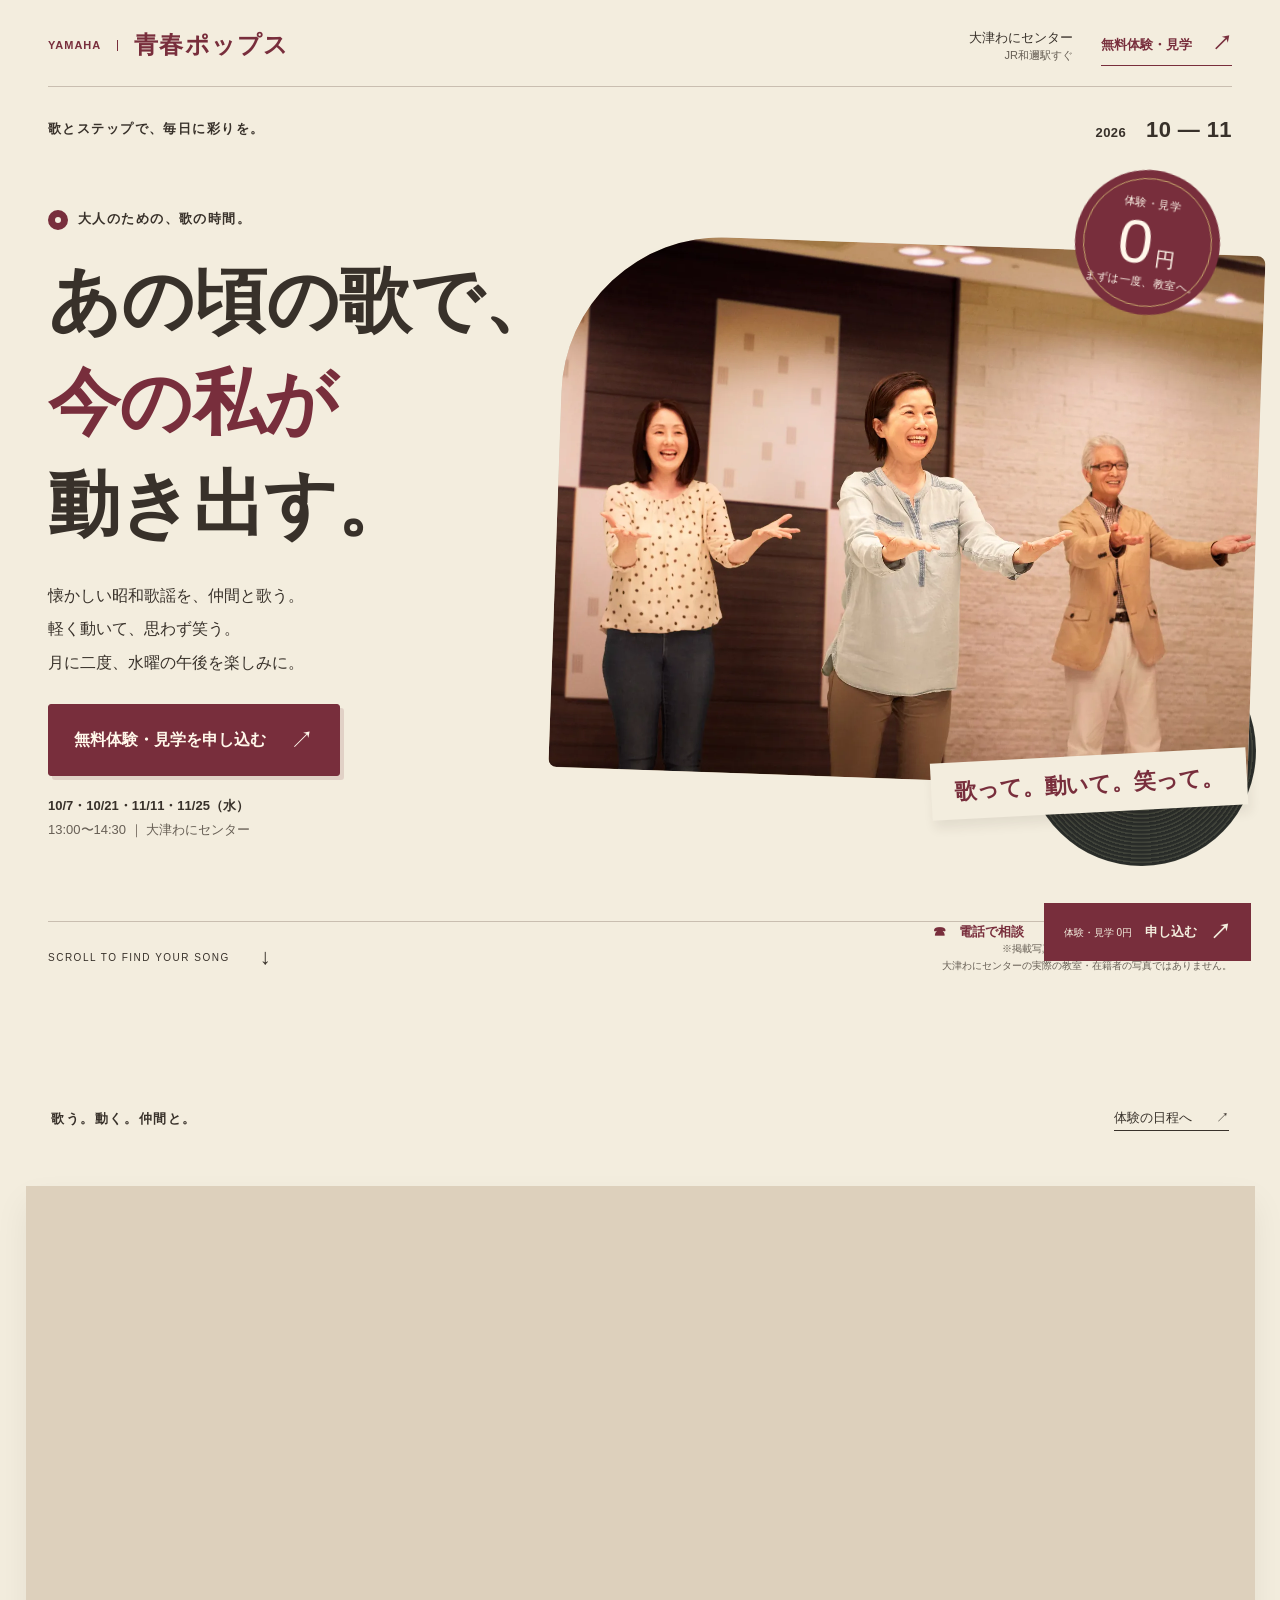
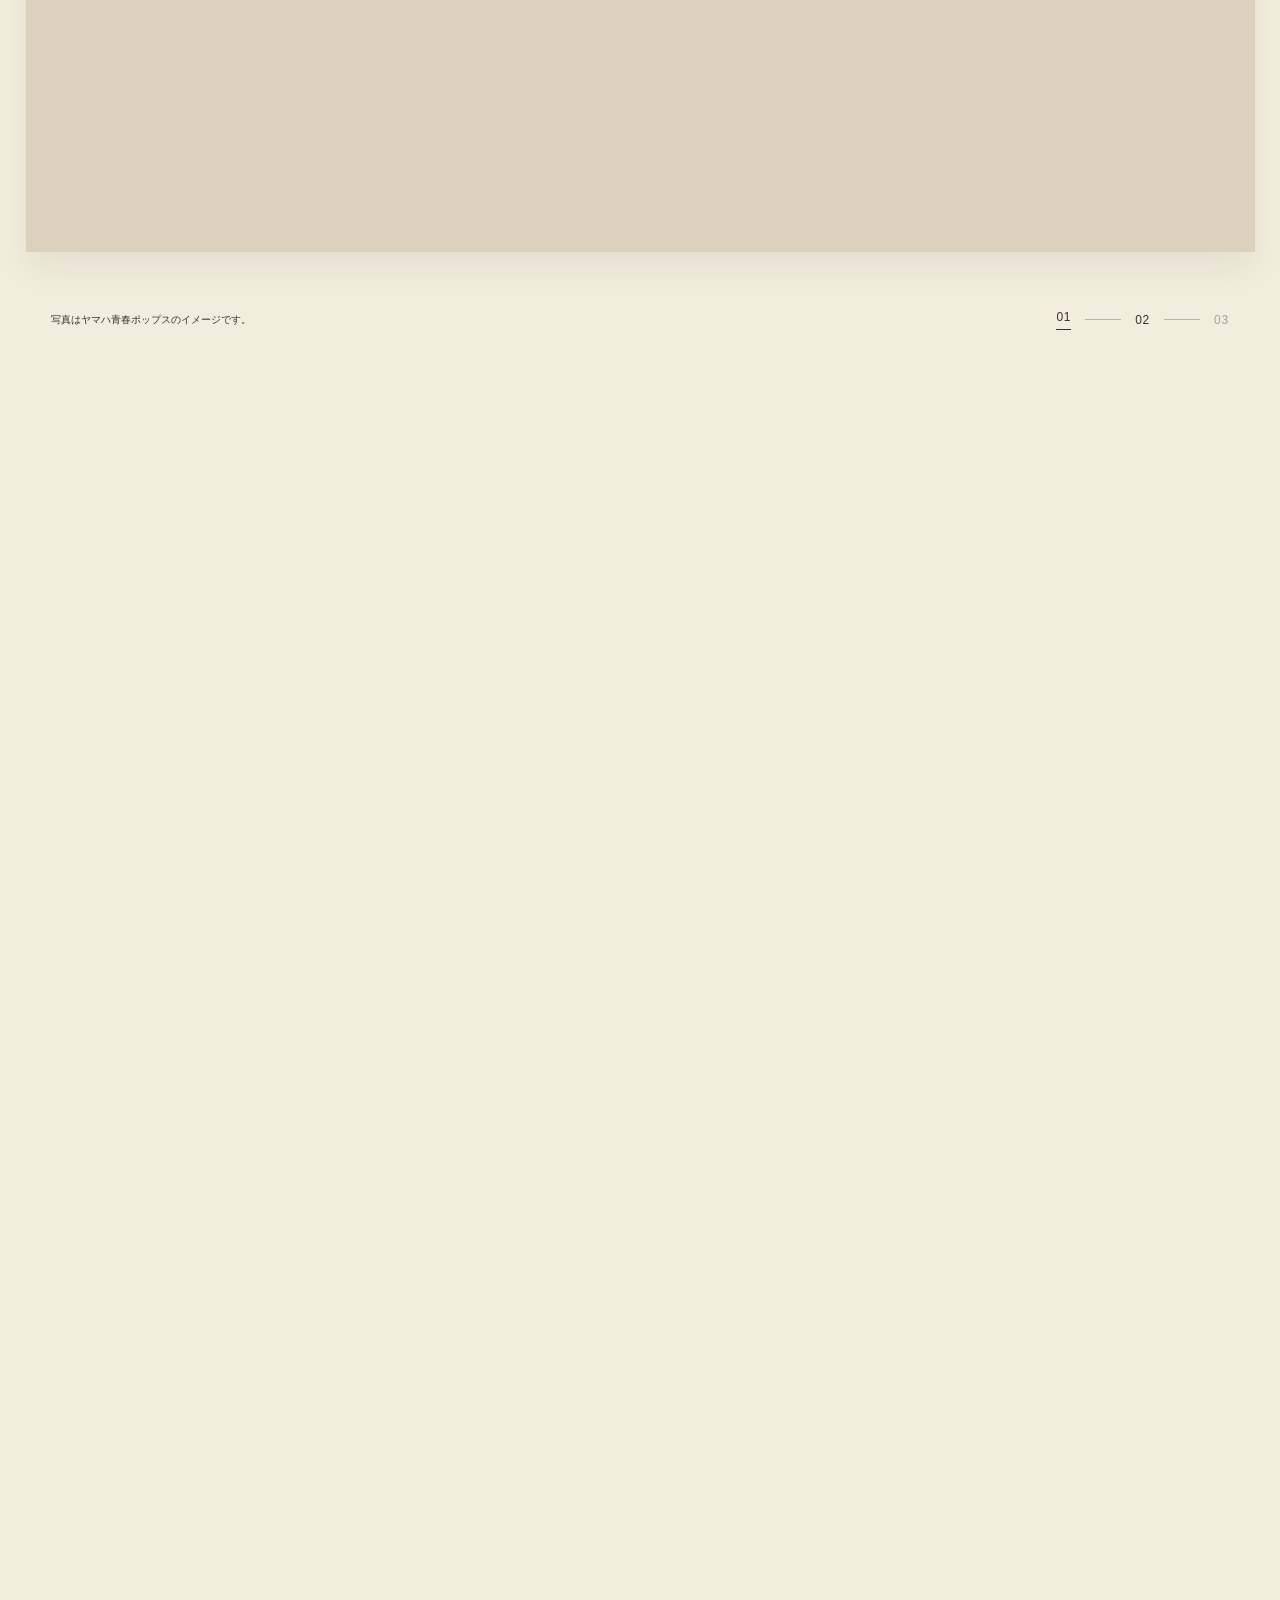
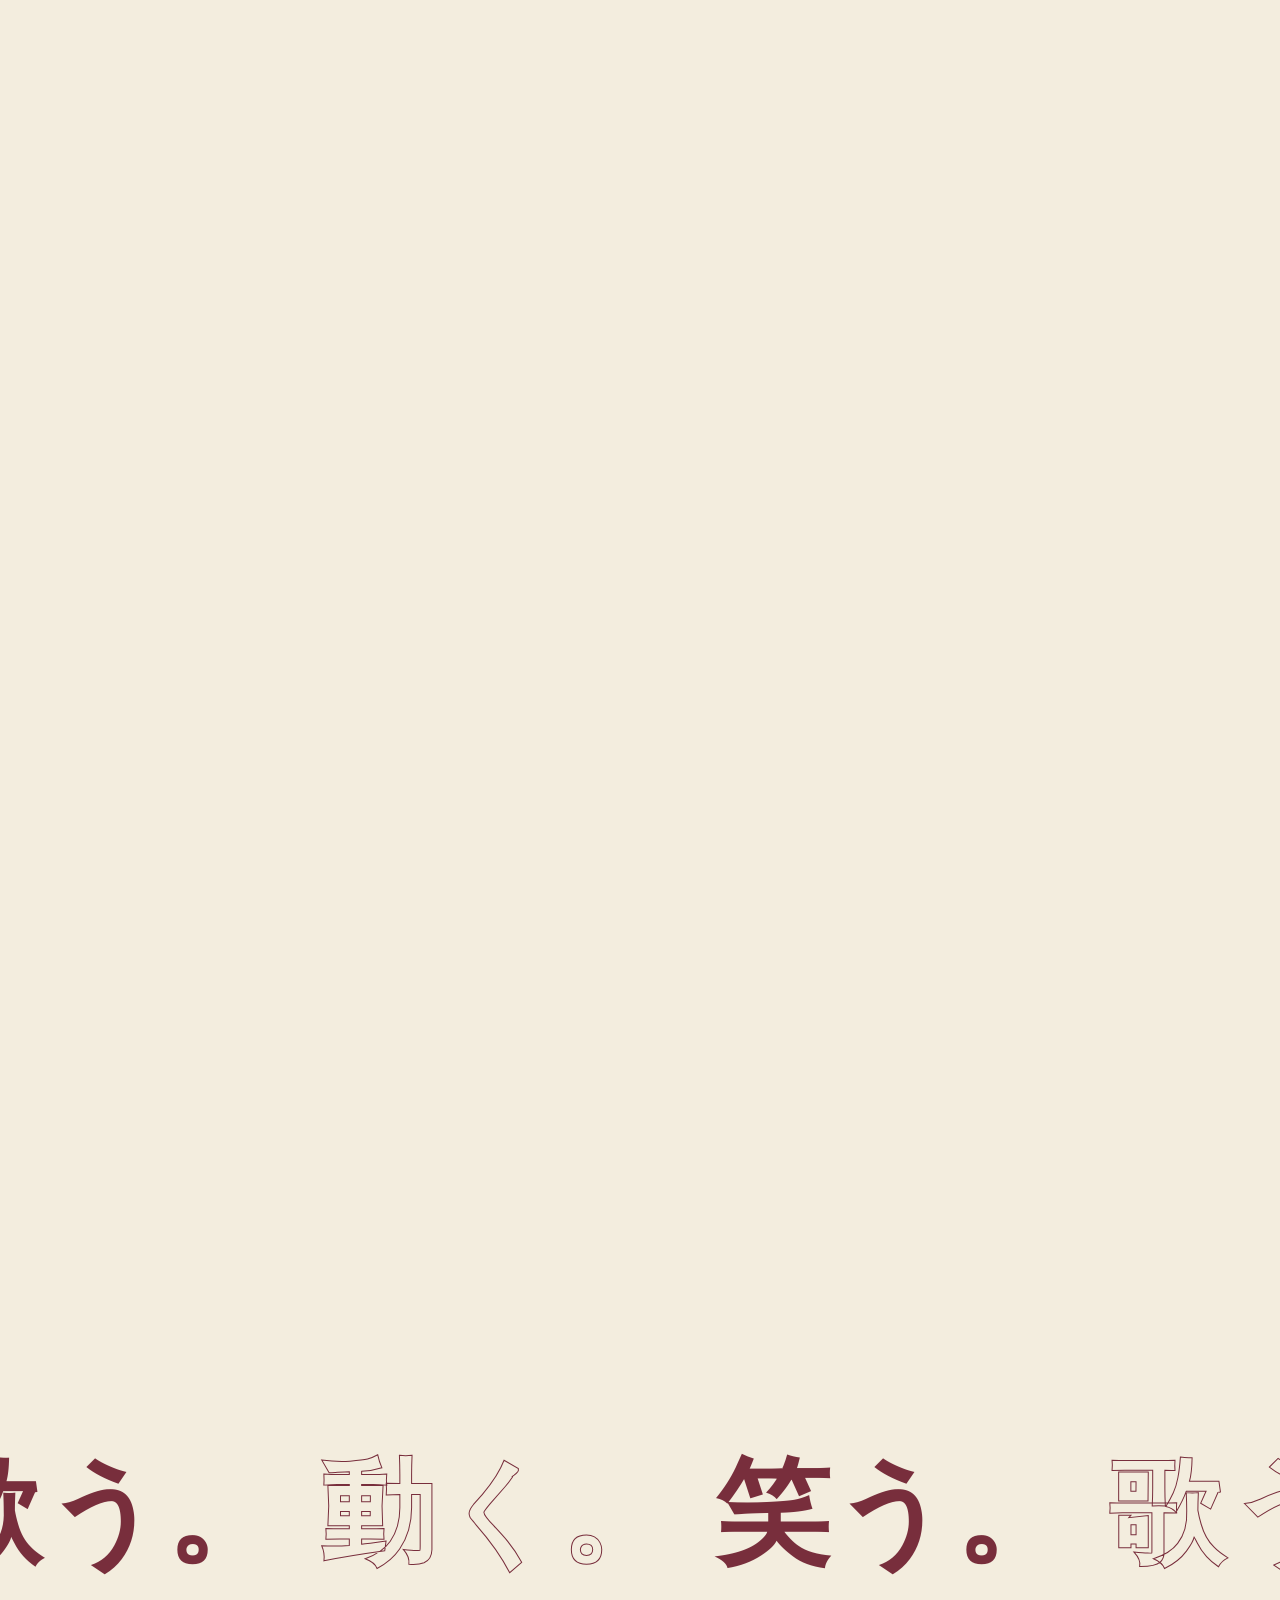
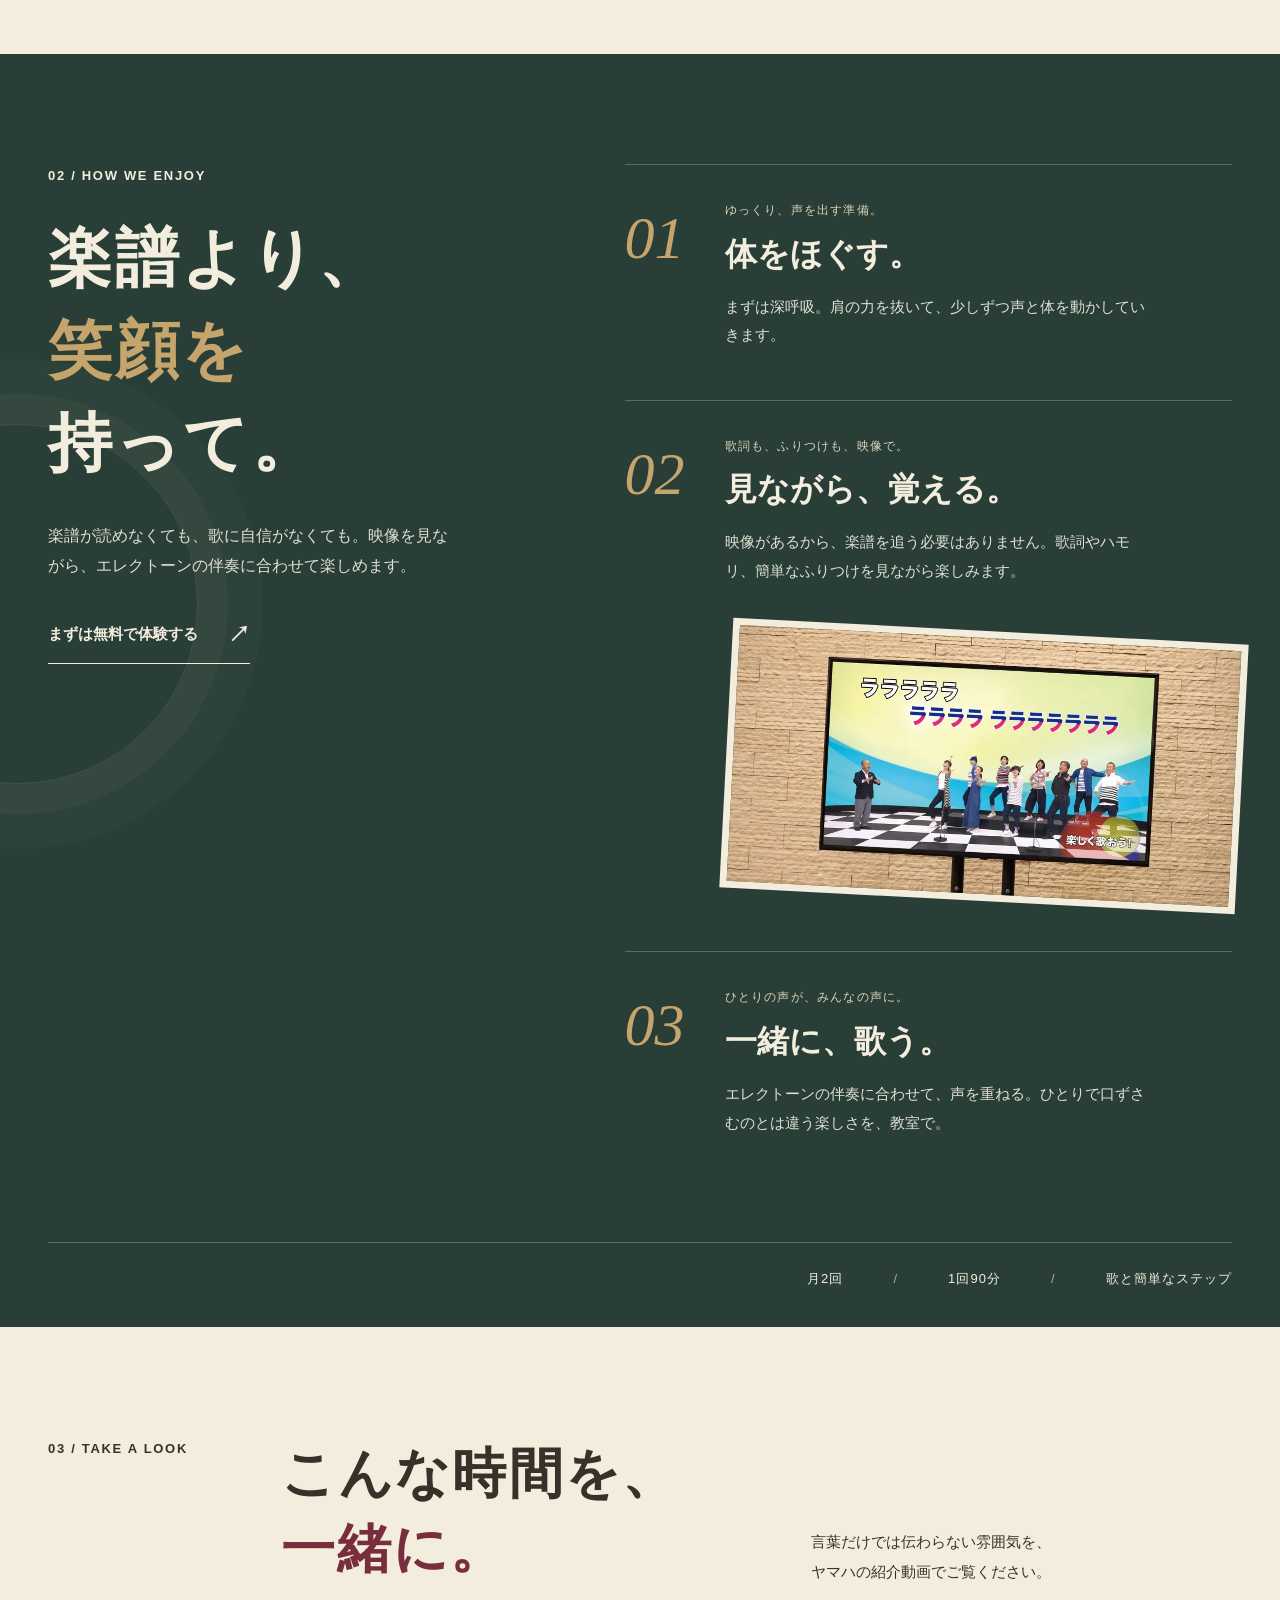
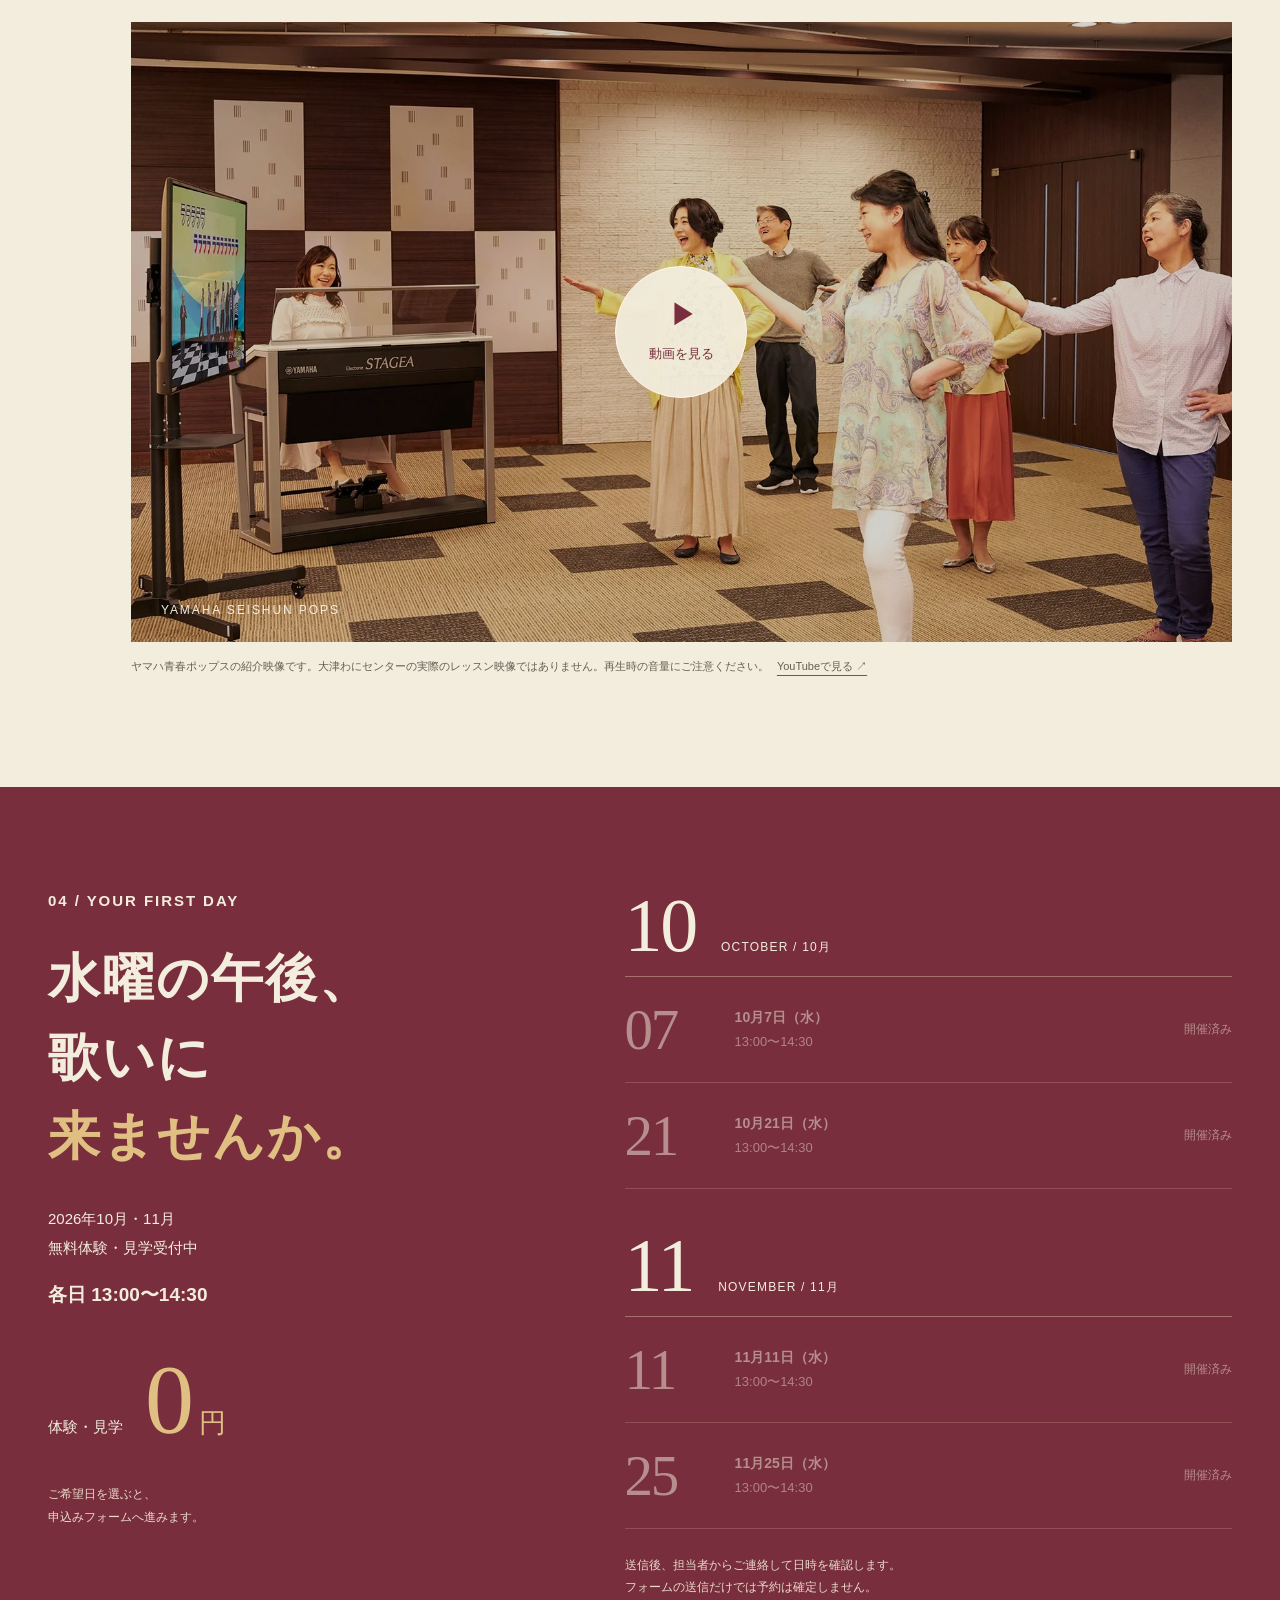
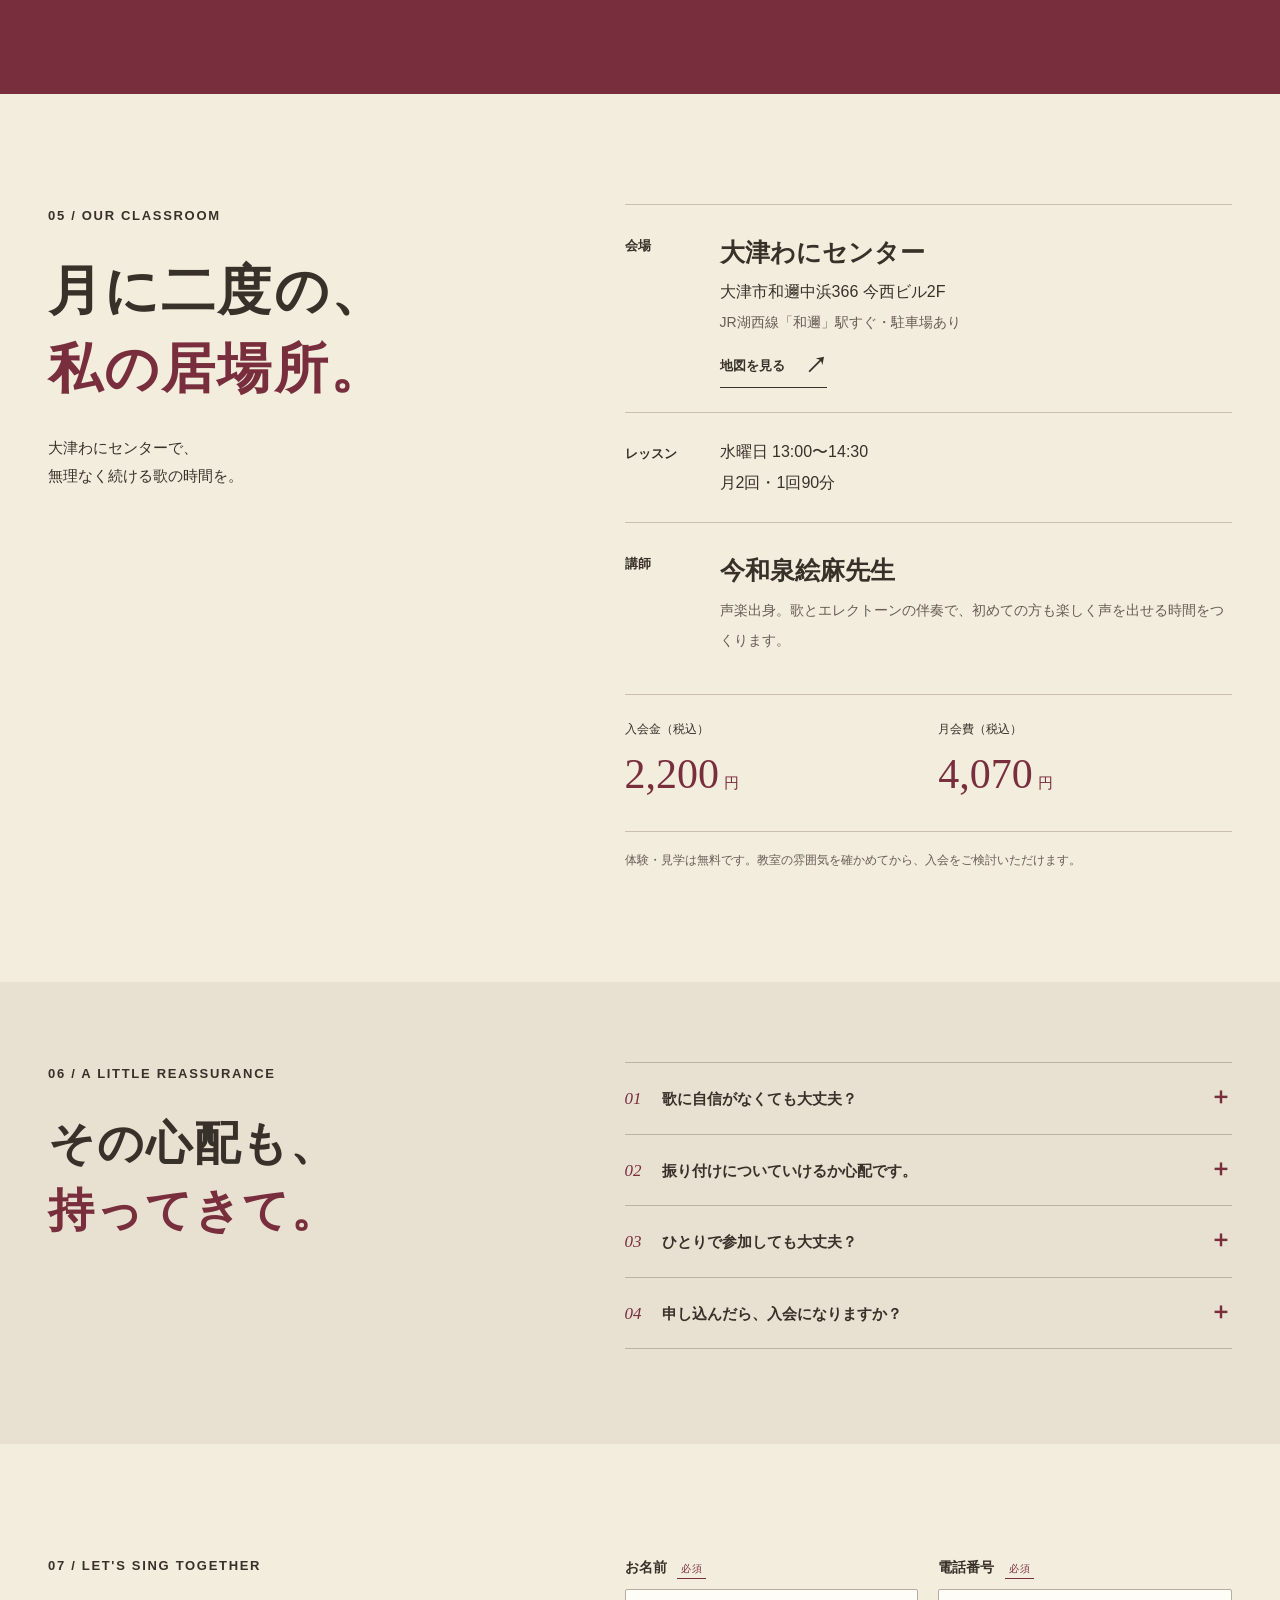
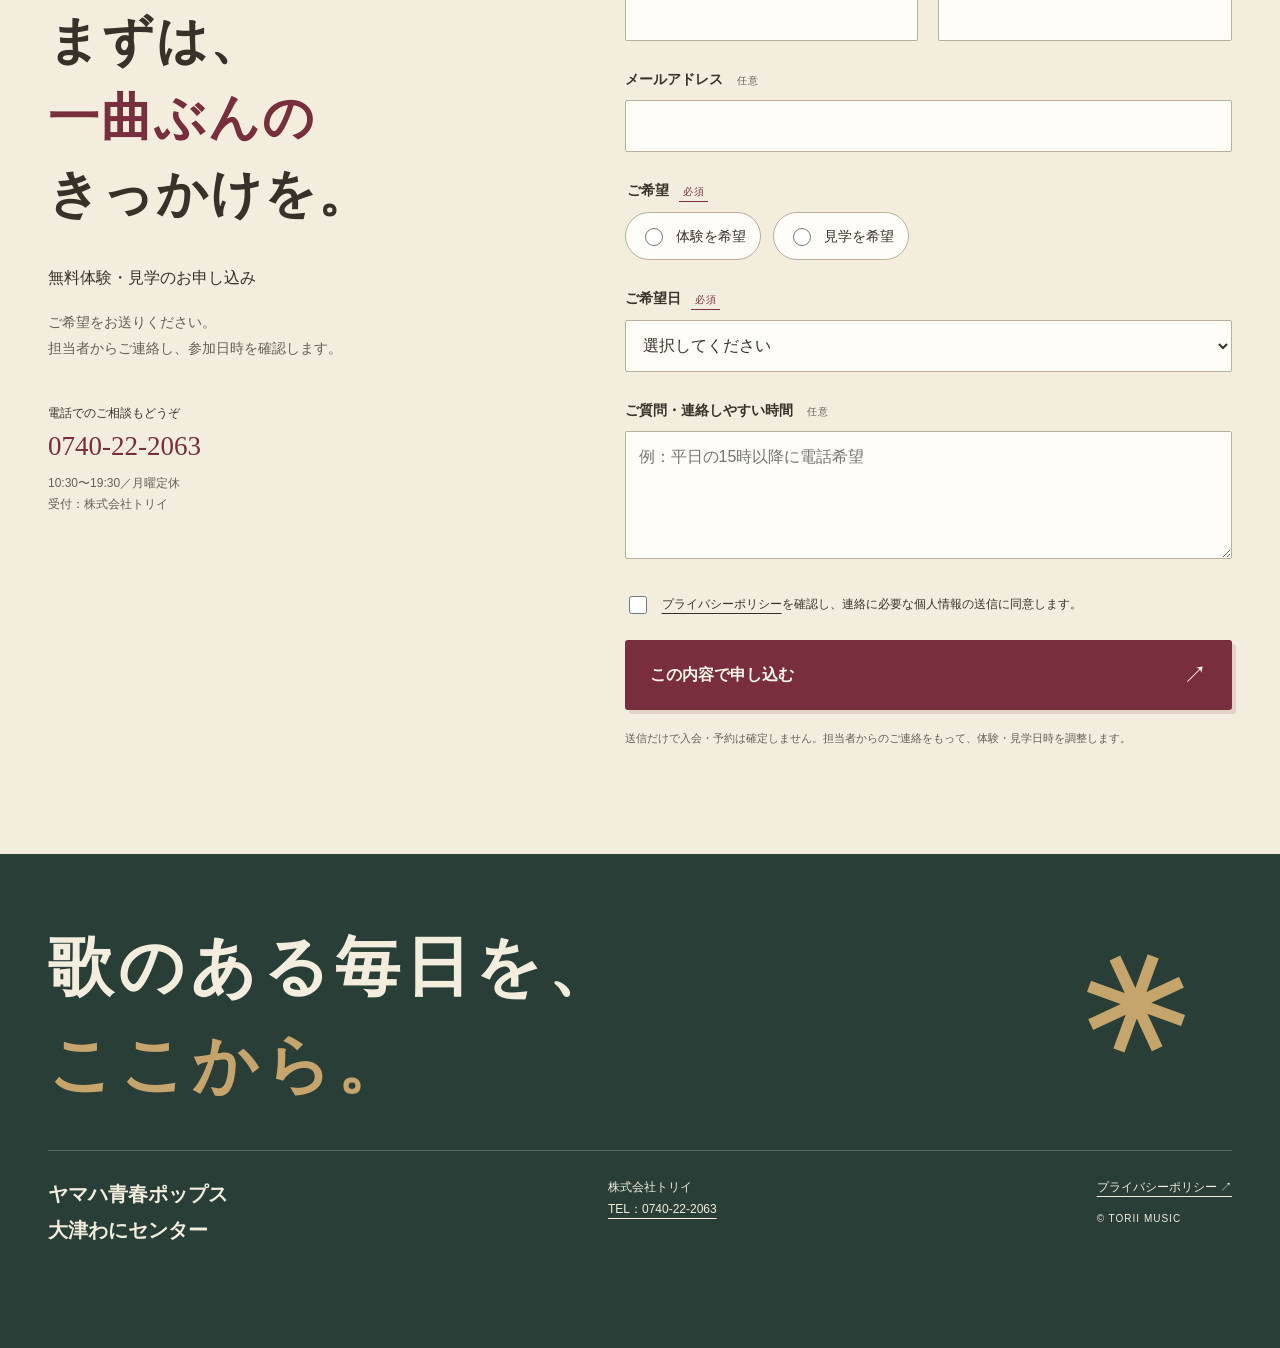
==== commit 25625179: "Add scroll-linked photo scenes and fix text handoffs" ====
--- a/index.html
+++ b/index.html
@@ -24,7 +24,9 @@
   <!-- End Microsoft Clarity -->
   <link rel="preload" as="image" href="images/group-3P-1600.webp" imagesrcset="images/group-3P-960.webp 960w, images/group-3P-1600.webp 1600w" imagesizes="(max-width: 760px) 100vw, 58vw">
   <link rel="stylesheet" href="style.css">
+  <link rel="stylesheet" href="motion.css">
   <script src="app.js" defer></script>
+  <script src="motion.js" defer></script>
 </head>
 <body>
   <!-- Google Tag Manager (noscript) -->
@@ -59,26 +61,31 @@
       <div class="hero-bottom"><span class="scroll-cue">SCROLL TO FIND YOUR SONG <span aria-hidden="true">↓</span></span><p>※掲載写真はヤマハ青春ポップスのイメージです。<br>大津わにセンターの実際の教室・在籍者の写真ではありません。</p></div>
     </section>
 
-    <section class="opening" aria-labelledby="opening-title">
-      <div class="shell opening-grid">
-        <div class="opening-visual">
-          <div class="visual-label"><span>01 / MY TIME</span><span>私の楽しみを、もう一度。</span></div>
-          <figure class="round-photo reveal"><img src="images/group-5P-960.webp" srcset="images/group-5P-960.webp 960w, images/group-5P-1600.webp 1600w" sizes="(max-width: 760px) 90vw, 48vw" width="1600" height="1066" alt="映像とエレクトーンの伴奏で一緒に歌う、青春ポップスのイメージ" loading="lazy" decoding="async"></figure>
-          <figure class="opening-detail reveal"><img src="images/main-960.webp" width="960" height="626" alt="懐かしい歌を笑顔で楽しむイメージ" loading="lazy" decoding="async"></figure>
-          <div class="handwritten" aria-hidden="true">今度は、私の番。</div>
-          <div class="little-star" aria-hidden="true">✳</div>
+    <section class="scroll-story" id="song-story" aria-labelledby="opening-title">
+      <div class="story-stage">
+        <div class="story-heading"><h2 id="opening-title">歌う。動く。仲間と。</h2><a href="#trial" class="story-skip">体験の日程へ <span aria-hidden="true">↗</span></a></div>
+        <div class="story-panels">
+          <article class="story-panel" data-scene="0">
+            <figure class="story-photo"><img src="images/group-3P-1600.webp" srcset="images/group-3P-960.webp 960w, images/group-3P-1600.webp 1600w" sizes="(max-width: 760px) 100vw, 96vw" width="1600" height="1067" alt="仲間と笑顔で歌う青春ポップスのイメージ" loading="lazy" decoding="async"></figure>
+            <div class="story-copy"><p class="story-kicker">01 / SING</p><h3>あの頃の歌が、<br>今の楽しみに。</h3><p>懐かしいメロディーを、もう一度。<br>上手に歌うためだけでなく、<br>歌う時間そのものを楽しんで。</p></div>
+            <p class="story-word" aria-hidden="true">歌う。</p>
+          </article>
+          <article class="story-panel" data-scene="1">
+            <figure class="story-photo"><img src="images/tv-960.webp" width="960" height="640" alt="歌詞やふりつけの映像に合わせて体を動かす青春ポップスのイメージ" loading="lazy" decoding="async"></figure>
+            <div class="story-copy"><p class="story-kicker">02 / MOVE</p><h3>声と一緒に、<br>体も、軽やかに。</h3><p>映像に合わせて、簡単なステップ。<br>できるところから、無理なく。<br>座ったままの参加もできます。</p></div>
+            <p class="story-word" aria-hidden="true">動く。</p>
+          </article>
+          <article class="story-panel" data-scene="2">
+            <figure class="story-photo"><img src="images/group-5P-1600.webp" srcset="images/group-5P-960.webp 960w, images/group-5P-1600.webp 1600w" sizes="(max-width: 760px) 100vw, 96vw" width="1600" height="1066" alt="エレクトーンの伴奏で声を重ねる仲間たち。青春ポップスのイメージ" loading="lazy" decoding="async"></figure>
+            <div class="story-copy"><p class="story-kicker">03 / TOGETHER</p><h3>ひとりの声が、<br>みんなの声に。</h3><p>エレクトーンの伴奏に声を重ねて。<br>月に二度、水曜の午後。<br>仲間と楽しむ、私の時間。</p></div>
+            <p class="story-word" aria-hidden="true">仲間と。</p>
+          </article>
         </div>
-        <div class="opening-copy reveal">
-          <p class="eyebrow">口ずさむと、思い出す。</p>
-          <h2 id="opening-title">あの頃の歌は、<br>今も、<br><em>私の中に。</em></h2>
-          <p>仕事、子育て、家のこと。<br>忙しい毎日の中で、少し遠ざかっていた「好きな歌」。</p>
-          <p>青春ポップスは、その歌をもう一度、仲間と楽しむ時間です。懐かしいメロディーに声を重ねて、簡単なステップを添えて。</p>
-          <p>上手に歌うためだけでなく、<br>歌う時間そのものを、私の楽しみに。</p>
-          <a class="text-link" href="#lesson">どんな教室？ <span aria-hidden="true">↓</span></a>
-        </div>
+        <div class="story-footer"><span>写真はヤマハ青春ポップスのイメージです。</span><div class="story-pagination" aria-label="現在の場面"><span data-story-dot="0">01</span><i></i><span data-story-dot="1">02</span><i></i><span data-story-dot="2">03</span></div></div>
       </div>
-      <div class="word-ribbon" aria-hidden="true"><div class="ribbon-track" data-drift><span>歌う。</span><span>動く。</span><span>笑う。</span><span>歌う。</span><span>動く。</span></div></div>
     </section>
+    <div class="word-ribbon" aria-hidden="true"><div class="ribbon-track" data-drift><span>歌う。</span><span>動く。</span><span>笑う。</span><span>歌う。</span><span>動く。</span></div></div>
+
 
     <section class="lesson" id="lesson" aria-labelledby="lesson-title">
       <div class="shell lesson-grid">
--- a/motion.css
+++ b/motion.css
@@ -0,0 +1,54 @@
+/* Natural document flow is the default; sticky scenes are a progressive enhancement. */
+.scroll-story{background:var(--paper);color:var(--ink);margin-top:95px}
+.story-stage{position:relative;max-width:1800px;margin:auto}
+.story-heading,.story-footer{display:flex;justify-content:space-between;align-items:center;gap:24px;padding:28px 4%}
+.story-heading h2{font:700 13px/1.7 var(--sans);letter-spacing:.12em}
+.story-skip{font-size:13px;text-decoration:none;border-bottom:1px solid currentColor;white-space:nowrap}
+.story-skip span{margin-left:20px}
+.story-panel{display:grid;grid-template-columns:1.5fr 1fr;gap:7%;align-items:center;padding:65px 4%;position:relative}
+.story-photo{overflow:hidden;aspect-ratio:1.5;background:#ddd0bc}
+.story-photo img{width:100%;height:100%;object-fit:cover;object-position:50% 45%}
+.story-copy h3{font-size:clamp(30px,3.4vw,50px);line-height:1.6;margin:15px 0 24px;letter-spacing:.02em}
+.story-copy>p:last-child{font-size:16px;line-height:2.1;margin:0}
+.story-kicker{font:12px/1.6 Arial,var(--sans);letter-spacing:.14em}
+.story-panel[data-scene="1"] .story-photo{order:2}
+.story-panel[data-scene="2"]{background:var(--sage);color:var(--paper)}
+.story-word{display:none}
+.story-footer{font-size:10px;line-height:1.7}
+.story-pagination{display:flex;align-items:center;gap:14px;font:12px Arial,sans-serif;letter-spacing:.06em;white-space:nowrap}
+.story-pagination i{width:36px;height:1px;background:currentColor;opacity:.3}
+.story-pagination span{opacity:.4}
+.story-pagination span.is-current{opacity:1;border-bottom:1px solid currentColor;padding-bottom:5px}
+.story-enhanced{height:390svh}
+.story-enhanced .story-stage{position:sticky;top:0;height:100svh;max-height:none;overflow:hidden;background:var(--paper)}
+.story-enhanced.story-dark .story-stage{background:var(--sage);color:var(--paper)}
+.story-enhanced .story-heading{position:absolute;inset:0 0 auto;z-index:5;height:11%;padding-block:0}
+.story-enhanced .story-panels{position:absolute;inset:0}
+.story-enhanced .story-panel{position:absolute;inset:0;display:block;padding:0;background:transparent!important;color:inherit;opacity:0;pointer-events:none;isolation:isolate}
+.story-enhanced .story-photo{position:absolute;left:2%;top:13%;width:96%;height:74%;aspect-ratio:auto;transform-origin:left top;will-change:transform;box-shadow:0 16px 32px #201c1710}
+.story-enhanced .story-photo img{object-position:50% 45%}
+.story-enhanced .story-copy{position:absolute;left:64%;right:4%;top:28%;transform:translateY(24px);opacity:0;will-change:opacity,transform;z-index:2}
+.story-enhanced .story-copy h3{font-size:clamp(30px,3.4vw,54px);white-space:nowrap}
+.story-enhanced .story-panel[data-scene="1"] .story-copy{left:5%;right:65%}
+.story-enhanced .story-word{display:block;position:absolute;left:5%;top:73%;font:500 clamp(72px,8vw,140px)/1.1 var(--serif);letter-spacing:.025em;opacity:0;pointer-events:none;z-index:2;color:var(--wine)}
+.story-enhanced .story-panel[data-scene="1"] .story-word{left:auto;right:5%}
+.story-enhanced.story-dark .story-word{color:var(--gold)}
+.story-enhanced .story-footer{position:absolute;inset:auto 0 0;z-index:5;height:11%;padding-block:0;pointer-events:none}
+.scroll-story+.word-ribbon{padding-top:60px}
+@media(max-width:1100px){.story-enhanced .story-copy{left:63%;right:3%}.story-enhanced .story-copy h3{font-size:33px}.story-enhanced .story-copy>p:last-child{font-size:14px}.story-enhanced .story-panel[data-scene="1"] .story-copy{left:4%;right:64%}}
+@media(max-width:760px){
+ .scroll-story{margin-top:55px}.story-heading,.story-footer{padding:24px 6%;gap:12px}.story-heading h2{font-size:11px;letter-spacing:.06em}.story-skip{font-size:11px}.story-skip span{margin-left:8px}
+ .story-panel{grid-template-columns:1fr;padding:35px 6% 55px;gap:26px}.story-panel[data-scene="1"] .story-photo{order:0}.story-copy h3{font-size:32px;margin:12px 0 16px}.story-copy>p:last-child{font-size:15px}.story-kicker{font-size:11px}
+ .story-footer{font-size:9px;align-items:flex-start}.story-pagination{gap:7px;font-size:11px}.story-pagination i{width:15px}
+ .story-enhanced{height:300svh}.story-enhanced .story-heading{height:9%;padding:0 5%}.story-enhanced .story-photo{top:14%;height:71%;width:96%}
+ .story-enhanced .story-copy,.story-enhanced .story-panel[data-scene="1"] .story-copy{left:7%;right:5%;top:65%;width:auto}
+ .story-enhanced .story-copy h3{font-size:clamp(26px,7.5vw,36px);line-height:1.4;margin:8px 0 12px;white-space:normal}
+ .story-enhanced .story-copy>p:last-child{font-size:14px;line-height:1.85}
+ .story-enhanced .story-word{top:50%;left:5%;font-size:clamp(58px,17vw,90px);line-height:1.1;z-index:2;white-space:nowrap}
+ .story-enhanced .story-panel[data-scene="1"] .story-word{left:auto;right:5%}
+ .story-enhanced .story-footer{height:5%;bottom:3%;padding:0 5%;justify-content:flex-end;align-items:flex-end}
+ .story-enhanced .story-footer>span{display:none}
+ .story-enhanced .story-copy .story-kicker{font-size:10px;letter-spacing:.12em}
+ .scroll-story+.word-ribbon{padding:45px 0}
+}
+@media(prefers-reduced-motion:reduce){.story-stage{transition:none!important}.story-photo,.story-copy,.story-word{will-change:auto!important}}
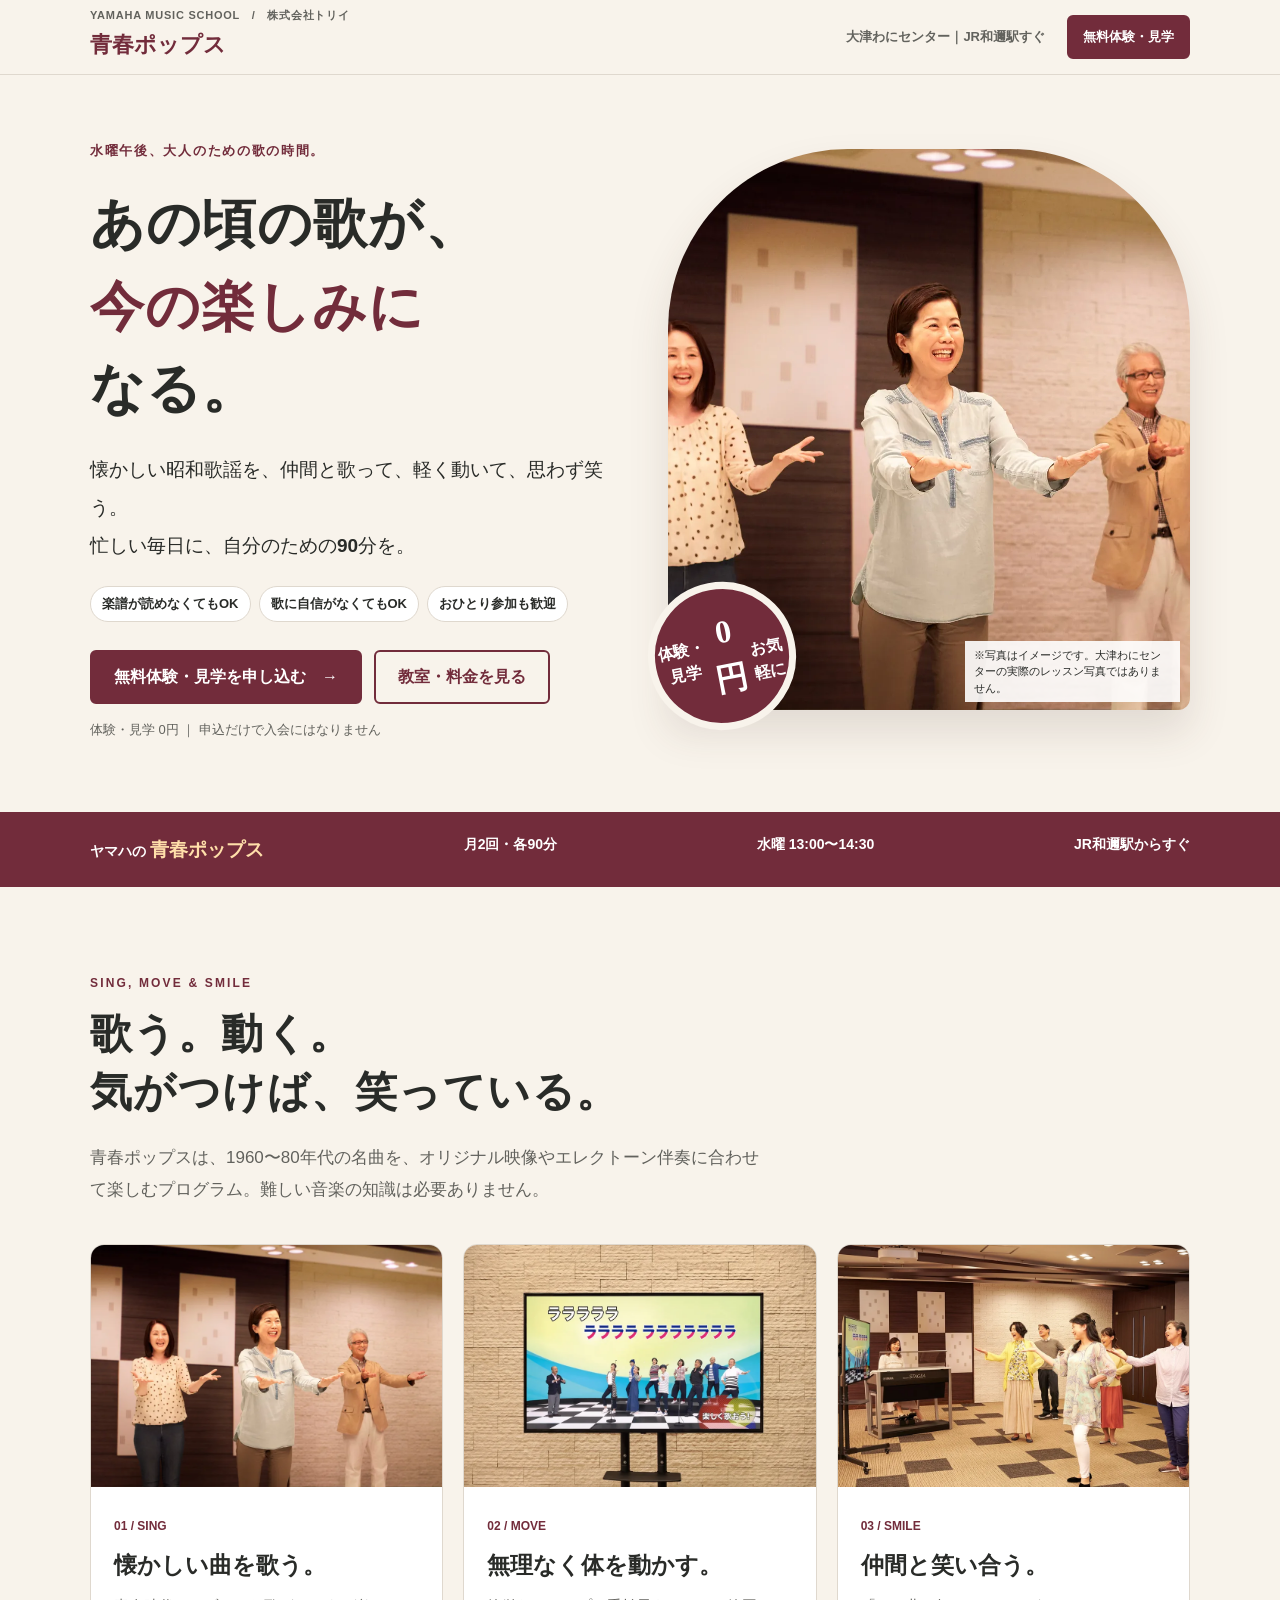
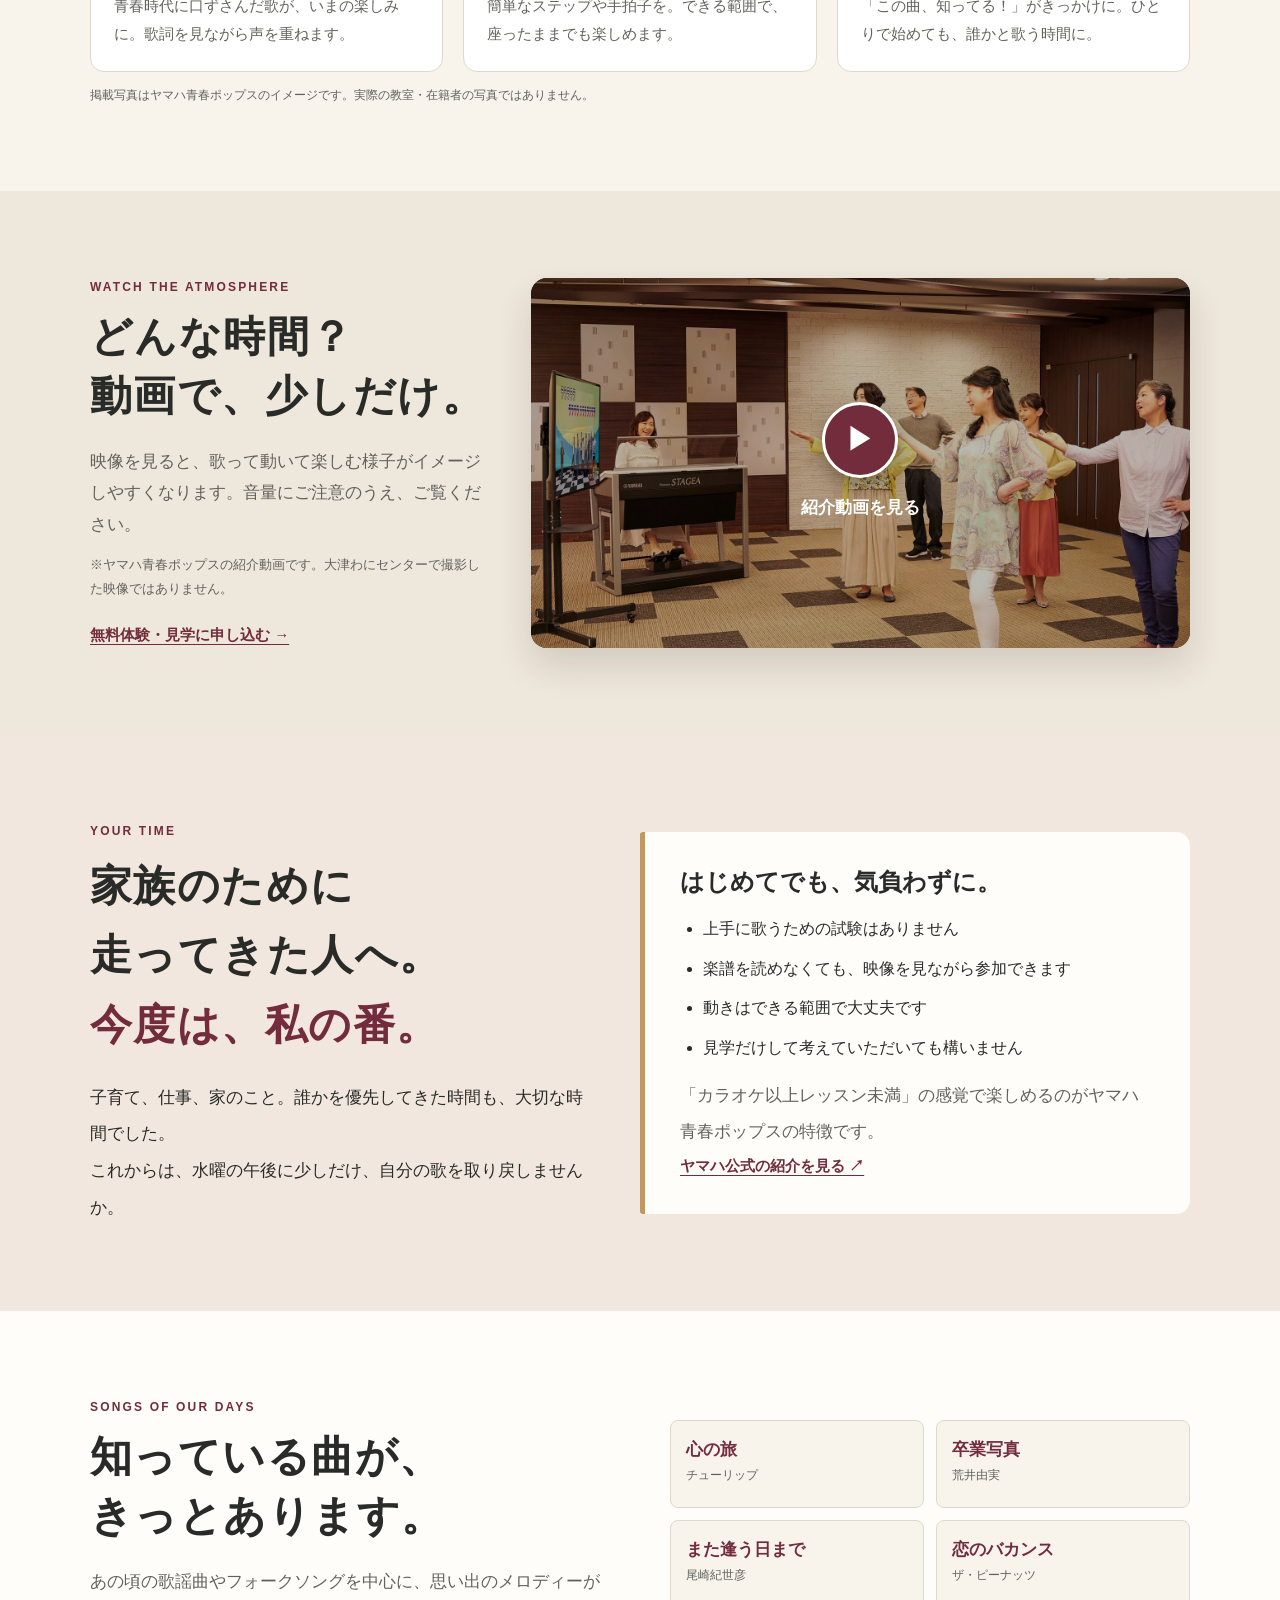
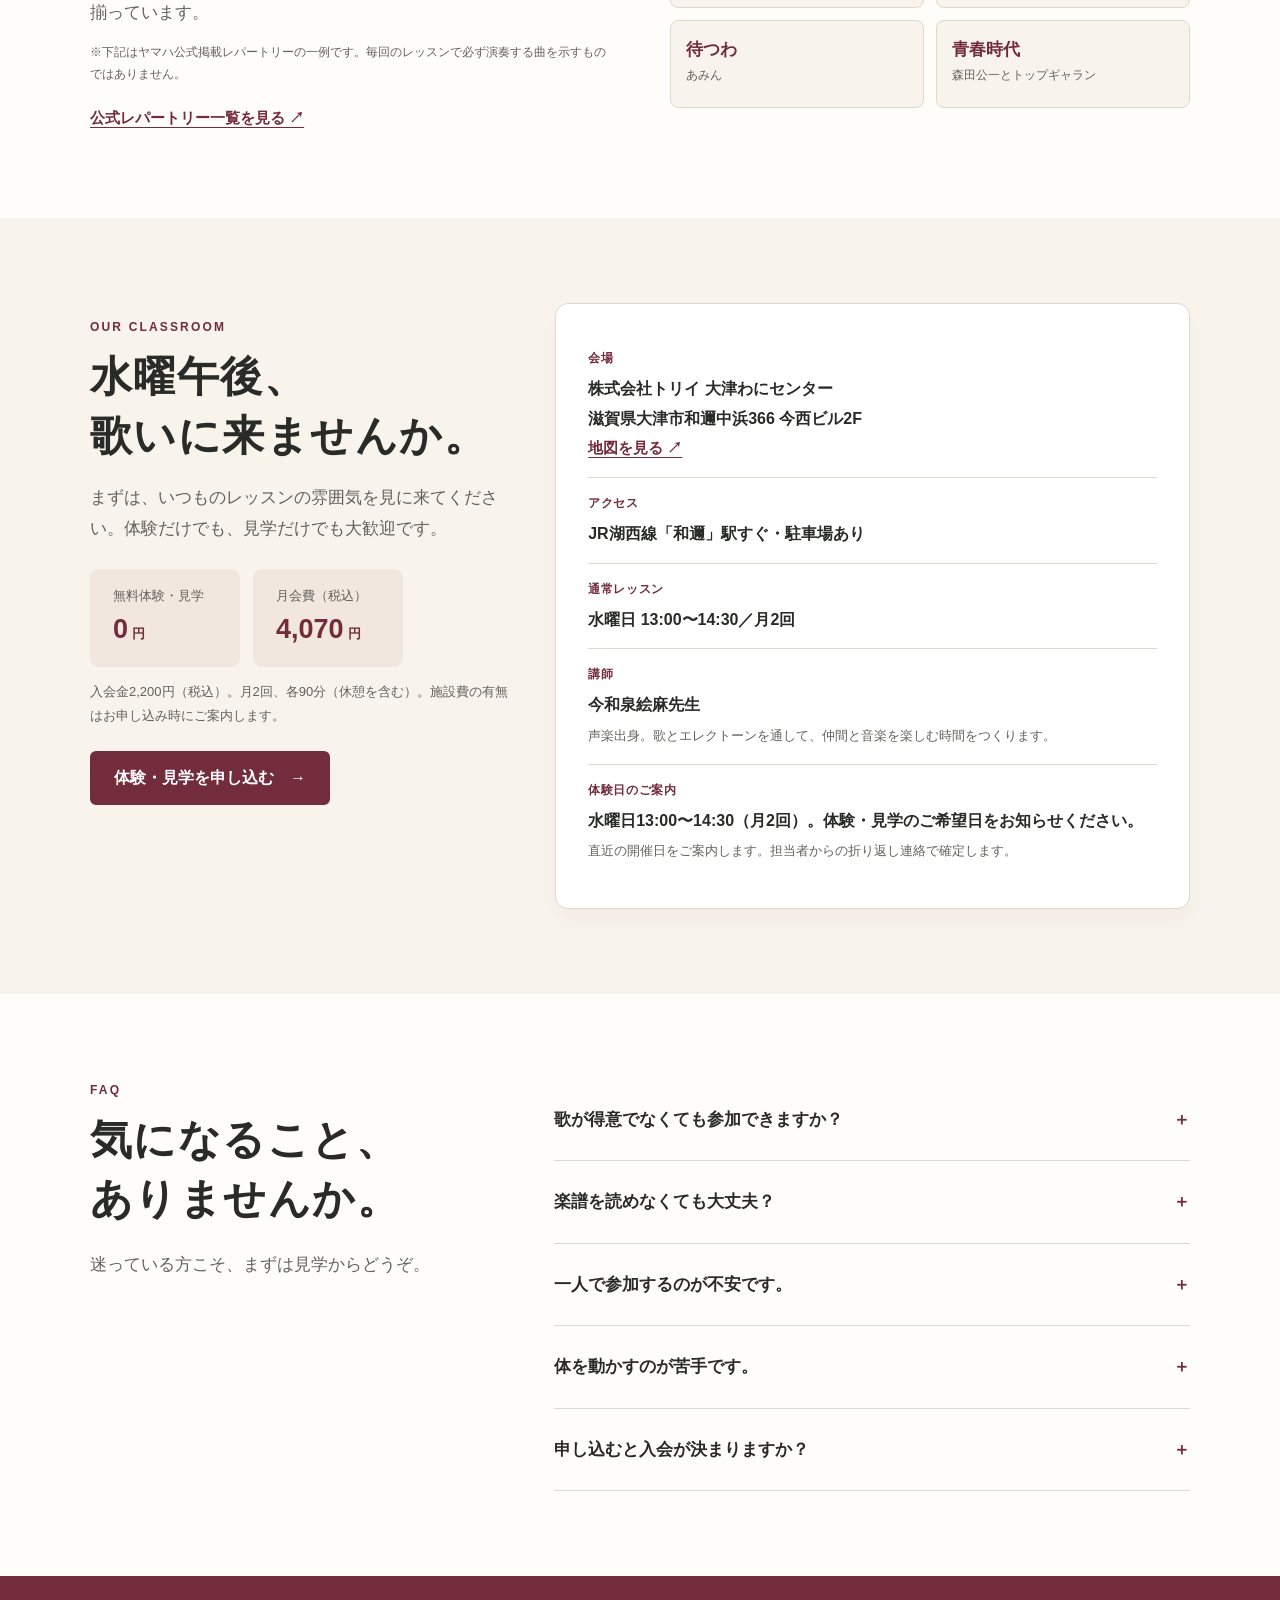
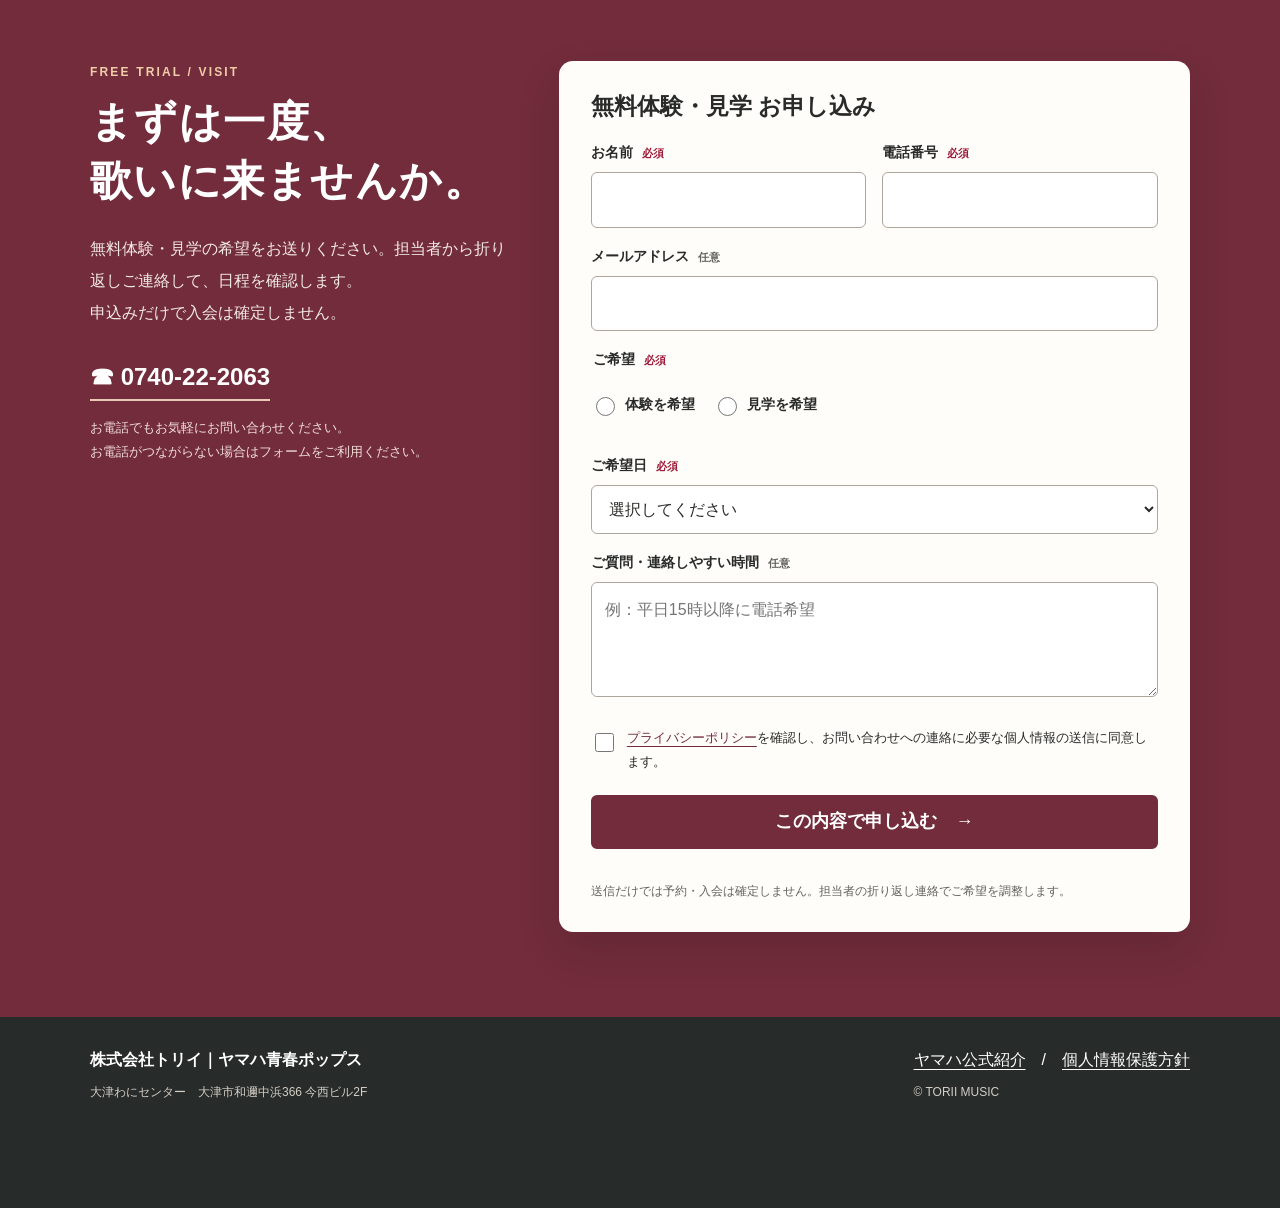
==== commit 4d19e021: "Deploy merged CV-focused Seishun Pops LP as production homepage" ====
--- a/index.html
+++ b/index.html
@@ -1,179 +1,144 @@
 <!doctype html>
 <html lang="ja">
 <head>
-  <meta charset="utf-8">
-  <meta name="viewport" content="width=device-width, initial-scale=1">
-  <meta name="theme-color" content="#f3edde">
-  <title>ヤマハ青春ポップス｜大津わにセンター 10月・11月の無料体験・見学</title>
-  <meta name="description" content="懐かしい昭和歌謡を、仲間と歌って、軽く動いて。大津市和邇のヤマハ青春ポップス。2026年10月7日・21日、11月11日・25日（水）13:00〜14:30、無料体験・見学受付中。">
-  <!-- Google Tag Manager -->
-  <script>(function(w,d,s,l,i){w[l]=w[l]||[];w[l].push({'gtm.start':
-  new Date().getTime(),event:'gtm.js'});var f=d.getElementsByTagName(s)[0],
-  j=d.createElement(s),dl=l!='dataLayer'?'&l='+l:'';j.async=true;j.src=
-  'https://www.googletagmanager.com/gtm.js?id='+i+dl;f.parentNode.insertBefore(j,f);
-  })(window,document,'script','dataLayer','GTM-MSD7G7FP');</script>
-  <!-- End Google Tag Manager -->
-<!-- Microsoft Clarity -->
-  <script type="text/javascript">
-    (function(c,l,a,r,i,t,y){
-      c[a]=c[a]||function(){(c[a].q=c[a].q||[]).push(arguments)};
-      t=l.createElement(r);t.async=1;t.src="https://www.clarity.ms/tag/"+i;
-      y=l.getElementsByTagName(r)[0];y.parentNode.insertBefore(t,y);
-    })(window, document, "clarity", "script", "xqcz15bcnj");
-  </script>
-  <!-- End Microsoft Clarity -->
-  <link rel="preload" as="image" href="images/group-3P-1600.webp" imagesrcset="images/group-3P-960.webp 960w, images/group-3P-1600.webp 1600w" imagesizes="(max-width: 760px) 100vw, 58vw">
-  <link rel="stylesheet" href="style.css">
-  <link rel="stylesheet" href="motion.css">
-  <script src="app.js" defer></script>
-  <script src="motion.js" defer></script>
+<meta charset="utf-8">
+<meta name="viewport" content="width=device-width,initial-scale=1">
+<meta name="theme-color" content="#f8f3eb">
+<title>青春ポップス無料体験・見学｜大津わにセンター｜ヤマハ音楽教室</title>
+<meta name="description" content="大津市和邇で、懐かしい昭和歌謡を仲間と歌って楽しむヤマハ青春ポップス。JR和邇駅すぐ。水曜13時、月2回。楽譜が読めなくても大丈夫。無料体験・見学のお申し込みはこちら。">
+<meta property="og:type" content="website"><meta property="og:locale" content="ja_JP">
+<meta property="og:title" content="あの頃の歌が、今の楽しみになる。｜青春ポップス 大津わにセンター">
+<meta property="og:description" content="歌って、軽く動いて、仲間と笑う。水曜午後の無料体験・見学を受付中。">
+<meta property="og:image" content="https://kens-pro.github.io/seisyun/images/group-3P-1600.webp">
+<link rel="canonical" href="https://kens-pro.github.io/seisyun/">
+<link rel="preload" as="image" href="images/group-3P-1600.webp" fetchpriority="high">
+<!-- Existing GTM / Microsoft Clarity IDs preserved from the currently published LP. -->
+<script>(function(w,d,s,l,i){w[l]=w[l]||[];w[l].push({'gtm.start':new Date().getTime(),event:'gtm.js'});var f=d.getElementsByTagName(s)[0],j=d.createElement(s),dl=l!='dataLayer'?'&l='+l:'';j.async=true;j.src='https://www.googletagmanager.com/gtm.js?id='+i+dl;f.parentNode.insertBefore(j,f)})(window,document,'script','dataLayer','GTM-MSD7G7FP');</script>
+<script>(function(c,l,a,r,i,t,y){c[a]=c[a]||function(){(c[a].q=c[a].q||[]).push(arguments)};t=l.createElement(r);t.async=1;t.src="https://www.clarity.ms/tag/"+i;y=l.getElementsByTagName(r)[0];y.parentNode.insertBefore(t,y)})(window,document,"clarity","script","xqcz15bcnj");</script>
+<style>
+:root{--wine:#722c3b;--dark:#292b28;--muted:#62625d;--ivory:#f8f3eb;--cream:#fffdf9;--rose:#f2e7de;--sage:#dce4d8;--gold:#bf9961;--line:#dfd8ce;--serif:"Yu Mincho","Hiragino Mincho ProN","Noto Serif JP",serif;--sans:"Hiragino Kaku Gothic ProN","Yu Gothic",Meiryo,sans-serif}
+*{box-sizing:border-box}html{scroll-behavior:smooth;scroll-padding-top:88px}body{margin:0;color:var(--dark);background:var(--ivory);font:16px/1.85 var(--sans);-webkit-font-smoothing:antialiased}a{color:inherit;text-underline-offset:4px}img{max-width:100%;height:auto;display:block}h1,h2,h3,p,figure{margin:0}h1,h2,h3{line-height:1.4}h1,h2{font-family:var(--serif)}button,input,textarea,select{font:inherit}button{cursor:pointer}a:focus-visible,button:focus-visible,input:focus-visible,select:focus-visible,textarea:focus-visible,summary:focus-visible{outline:3px solid #9a5a38;outline-offset:3px}.wrap{width:min(1100px,calc(100% - 46px));margin-inline:auto}.skip{position:absolute;left:-9999px}.skip:focus{left:10px;top:10px;z-index:999;background:white;padding:10px}
+.top{position:sticky;top:0;z-index:20;background:rgba(248,243,235,.97);border-bottom:1px solid var(--line);backdrop-filter:blur(12px)}.topinner{min-height:74px;display:flex;align-items:center;justify-content:space-between;gap:16px}.brand{font-family:var(--serif);font-weight:800;font-size:22px;color:var(--wine);text-decoration:none;white-space:nowrap}.brand small{display:block;font:600 11px/1.1 var(--sans);letter-spacing:.07em;color:var(--muted);margin-bottom:4px}.topright{display:flex;align-items:center;gap:22px}.topplace{font-size:13px;color:var(--muted);font-weight:700}.btn{display:inline-flex;justify-content:center;align-items:center;gap:9px;min-height:54px;padding:12px 22px;background:var(--wine);color:#fff;text-decoration:none;border:2px solid var(--wine);border-radius:6px;font-weight:800;line-height:1.4;transition:transform .2s,background .2s}.btn:hover{background:#51212c;transform:translateY(-1px)}.btn.outline{background:transparent;color:var(--wine)}.btn.outline:hover{background:#f8eaed}.btn.small{min-height:44px;font-size:13px;padding:9px 14px}
+.hero{padding:64px 0 70px;overflow:hidden}.hero-grid{display:grid;grid-template-columns:1fr .99fr;align-items:center;gap:50px}.eyebrow{font-size:13px;color:var(--wine);font-weight:800;letter-spacing:.13em}.hero h1{font-size:clamp(32px,4.25vw,56px);line-height:1.52;letter-spacing:.02em;margin:20px 0}.hero h1 span{color:var(--wine)}.hero-lead{font-size:19px;line-height:2;font-weight:550}.hero-strong{display:flex;flex-wrap:wrap;gap:8px;margin:21px 0 28px}.hero-strong span{background:#fff;border:1px solid var(--line);padding:5px 11px;border-radius:50px;font-size:13px;font-weight:750}.hero-actions{display:flex;flex-wrap:wrap;gap:12px;align-items:center}.hero-note{font-size:13px;color:var(--muted);margin-top:14px}.hero-visual{position:relative;padding-bottom:22px}.hero-image{width:100%;aspect-ratio:4/4.3;object-fit:cover;border-radius:180px 180px 12px 12px;box-shadow:0 22px 40px rgba(75,56,43,.13);background:#ddd}.hero-stamp{position:absolute;bottom:2px;left:-20px;background:var(--wine);color:#fff;border-radius:100%;width:148px;height:148px;display:flex;align-items:center;justify-content:center;text-align:center;transform:rotate(-11deg);font-size:16px;line-height:1.5;font-weight:700;border:7px solid var(--ivory)}.hero-stamp b{font-size:32px;font-family:var(--serif)}.photo-note{position:absolute;bottom:30px;right:10px;font-size:11px;line-height:1.5;background:rgba(255,255,255,.9);padding:6px 9px;max-width:215px}
+.trust{background:var(--wine);color:#fff}.trust .wrap{display:flex;justify-content:space-between;gap:15px;flex-wrap:wrap;padding:20px 0}.trust span{font-size:14px;font-weight:700}.trust b{font-size:19px;color:#ffdfaa}
+.section{padding:85px 0}.section-kicker{font-size:12px;font-weight:800;letter-spacing:.18em;color:var(--wine);margin-bottom:10px}.section h2{font-size:clamp(29px,3.4vw,42px);letter-spacing:.035em;margin:0 0 20px}.section-intro{color:var(--muted);max-width:670px;font-size:17px}.feature-grid{display:grid;grid-template-columns:repeat(3,1fr);gap:20px;margin-top:39px}.feature{background:#fff;border:1px solid var(--line);border-radius:14px;overflow:hidden}.feature img{width:100%;aspect-ratio:1.45;object-fit:cover}.feature-copy{padding:23px}.feature-no{font-size:12px;color:var(--wine);font-weight:800}.feature h3{font:700 23px/1.5 var(--serif);margin:9px 0}.feature p{font-size:15px;color:var(--muted)}.photo-disclaimer{margin-top:12px;font-size:12px;color:var(--muted)}
+.story{background:var(--rose)}.story-grid{display:grid;grid-template-columns:.9fr 1fr;gap:55px;align-items:center}.story h2{line-height:1.65}.story p:not(.section-kicker){font-size:17px;line-height:2.15}.quote{background:var(--cream);border-left:5px solid var(--gold);padding:34px 35px;border-radius:3px 14px 14px 3px}.quote h3{font-size:24px;font-family:var(--serif);margin-bottom:15px}.quote ul{margin:0;padding-left:23px}.quote li{margin:10px 0}.fine{color:var(--muted);font-size:13px;margin-top:15px}
+.songs{background:var(--cream)}.songs-grid{display:grid;grid-template-columns:1fr 1fr;gap:60px;align-items:center}.song-cards{display:grid;grid-template-columns:1fr 1fr;gap:12px}.song{background:var(--ivory);border:1px solid var(--line);padding:15px;border-radius:8px;min-height:88px}.song strong{display:block;color:var(--wine);font:700 17px/1.6 var(--serif)}.song small{display:block;color:var(--muted);font-size:12px}.small-link{color:var(--wine);font-size:15px;font-weight:800}.song-note{font-size:12px;color:var(--muted);margin-top:12px}
+.class{background:var(--ivory)}.class-grid{display:grid;grid-template-columns:.8fr 1.2fr;gap:42px}.class-card{background:#fff;padding:29px 32px;border:1px solid var(--line);border-radius:13px;box-shadow:0 12px 20px rgba(48,36,23,.03)}.class-card dl{margin:0}.class-card dl div{padding:14px 0;border-bottom:1px solid var(--line)}.class-card dl div:last-child{border-bottom:0}.class-card dt{font-size:12px;font-weight:800;color:var(--wine);letter-spacing:.05em}.class-card dd{margin:5px 0 0;font-weight:650}.price-row{display:flex;gap:13px;flex-wrap:wrap;margin:25px 0 10px}.price{background:var(--rose);border-radius:9px;padding:15px 23px;min-width:150px}.price small{display:block;font-size:13px;color:var(--muted)}.price b{font-size:27px;line-height:1.6;color:var(--wine)}.price b em{font-style:normal;font-size:13px;margin-left:4px}.class-help{font-size:13px;color:var(--muted)}.class h2{margin-bottom:16px}.class p{margin-top:13px}
+.faq{background:var(--cream)}.faq-grid{display:grid;grid-template-columns:.65fr 1fr;gap:50px}.faq-list details{border-bottom:1px solid var(--line);padding:16px 0}.faq-list summary{cursor:pointer;list-style:none;font-size:17px;font-weight:750;padding:9px 28px 9px 0;position:relative}.faq-list summary::-webkit-details-marker{display:none}.faq-list summary:after{content:"＋";position:absolute;right:0;color:var(--wine)}.faq-list details[open] summary:after{content:"−"}.faq-list details p{padding:4px 15px 18px 0;color:var(--muted);font-size:15px}
+.apply{background:var(--wine);color:#fff}.apply-grid{display:grid;grid-template-columns:.8fr 1.2fr;gap:48px;align-items:start}.apply .section-kicker{color:#f1cda8}.apply h2{margin-bottom:22px}.apply-note{margin-top:18px;color:#f3e9e5;line-height:2}.apply-phone{display:inline-block;margin-top:26px;color:white;font-size:24px;font-weight:850;text-decoration:none;border-bottom:2px solid #e7cbb4}.apply .fine{color:#f1ded9}.form-card{background:var(--cream);border-radius:14px;color:var(--dark);padding:30px 32px;box-shadow:0 18px 45px rgba(0,0,0,.12)}.form-card h3{font-family:var(--serif);font-size:23px;margin-bottom:17px}.fields{display:grid;grid-template-columns:1fr 1fr;gap:16px}.field.wide{grid-column:1/-1}.field label,.field legend{display:block;font-size:14px;font-weight:800;margin-bottom:6px}.required{color:#9b1937;font-size:11px;margin-left:5px}.optional{color:var(--muted);font-size:11px;margin-left:5px}.field input,.field select,.field textarea{width:100%;padding:12px 13px;min-height:49px;border-radius:6px;border:1px solid #aea69c;color:var(--dark);background:#fff;font-size:16px}.field textarea{resize:vertical;min-height:95px}.field fieldset{border:0;margin:0;padding:0}.radio-line{display:flex;gap:18px;flex-wrap:wrap}.radio-line label{font-weight:600;display:flex;align-items:center;gap:7px}.radio-line input{accent-color:var(--wine);width:19px;height:19px}.consent{font-size:13px;display:flex;gap:10px;align-items:start;margin:20px 0}.consent input{margin-top:7px;width:19px;height:19px;flex-shrink:0;accent-color:var(--wine)}.submit{width:100%;font-size:18px}.submit:disabled{opacity:.6;cursor:wait}.form-status{min-height:10px;font-size:14px;font-weight:750;margin-top:12px;outline:none}.form-status.ok{color:#175a3c}.form-status.error{color:#a52032}.form-note{font-size:12px;color:var(--muted);margin-top:9px}.hp{position:absolute!important;left:-99999px!important;opacity:0!important}
+.footer{padding:28px 0 105px;background:#272b29;color:#fff}.footgrid{display:flex;justify-content:space-between;gap:20px;align-items:center}.footgrid small{display:block;color:#d4cec6;margin-top:7px;font-size:12px}.footgrid a{color:#fff}.sticky{display:none}
+@media(max-width:860px){.hero-grid,.story-grid,.songs-grid,.class-grid,.faq-grid,.apply-grid{grid-template-columns:1fr;gap:32px}.hero-grid{gap:26px}.hero-visual{max-width:520px;width:100%;margin:auto}.hero-image{aspect-ratio:4/3.5;border-radius:130px 130px 10px 10px}.feature-grid{grid-template-columns:repeat(2,1fr)}.class-grid{gap:26px}.apply-grid{gap:29px}.story-grid{gap:28px}}
+@media(max-width:590px){html{scroll-padding-top:66px}.wrap{width:min(100% - 34px,1100px)}.topinner{min-height:65px}.brand{font-size:17px}.brand small{font-size:9px}.topplace{display:none}.top .btn{font-size:12px;padding:9px 10px;min-height:42px}.hero{padding:30px 0 47px}.hero h1{font-size:clamp(29px,8vw,37px);margin:13px 0 16px;line-height:1.57}.hero-lead{font-size:16px}.hero-strong{margin:17px 0 22px}.hero-strong span{font-size:12px}.hero-actions{gap:9px}.hero-actions .btn{width:100%}.hero-actions .btn.outline{min-height:43px}.hero-visual{margin-top:4px}.hero-image{aspect-ratio:1.35;border-radius:90px 90px 10px 10px}.hero-stamp{width:99px;height:99px;font-size:11px;left:-4px;bottom:8px;border-width:4px}.hero-stamp b{font-size:22px}.photo-note{max-width:190px;bottom:23px;font-size:10px}.trust .wrap{padding:15px 0;gap:10px}.trust span{font-size:12px}.trust b{font-size:16px}.section{padding:56px 0}.section h2{font-size:30px}.section-intro{font-size:15px}.feature-grid{grid-template-columns:1fr;gap:13px;margin-top:25px}.feature{display:grid;grid-template-columns:42% 58%;align-items:stretch}.feature img{height:100%;aspect-ratio:auto;min-height:153px}.feature-copy{padding:13px}.feature h3{font-size:20px;margin:4px 0}.feature p{font-size:13px;line-height:1.7}.story p:not(.section-kicker){font-size:15px}.quote{padding:25px 21px}.quote h3{font-size:22px}.song-cards{gap:9px}.song{padding:11px;min-height:83px}.song strong{font-size:14px}.song small{font-size:11px}.class-card{padding:21px}.price{flex:1;min-width:125px;padding:13px}.price b{font-size:23px}.faq-list summary{font-size:16px}.apply .section-kicker{font-size:11px}.form-card{padding:22px 18px}.fields{grid-template-columns:1fr;gap:14px}.field.wide{grid-column:auto}.footer{padding-bottom:93px}.footgrid{display:block}.footgrid>*{margin-bottom:14px}.sticky{display:grid;grid-template-columns:40% 60%;position:fixed;bottom:0;left:0;right:0;z-index:30;box-shadow:0 -4px 18px rgba(0,0,0,.12);background:#fff}.sticky a{display:flex;align-items:center;justify-content:center;min-height:68px;text-decoration:none;font-size:14px;font-weight:800;line-height:1.3}.sticky .call{color:var(--wine)}.sticky .book{background:var(--wine);color:#fff}}
+@media(prefers-reduced-motion:reduce){html{scroll-behavior:auto}.btn{transition:none}.btn:hover{transform:none}}
+
+.video-section{background:#eee7dc}.video-grid{display:grid;grid-template-columns:.75fr 1.25fr;align-items:center;gap:45px}.video-box{position:relative;aspect-ratio:16/9;border-radius:16px;overflow:hidden;background:#2a2925;box-shadow:0 18px 36px rgba(50,32,23,.14)}.video-box img{width:100%;height:100%;object-fit:cover;filter:brightness(.73)}.video-box button{position:absolute;inset:0;margin:auto;border:0;background:transparent;color:#fff;font-weight:800;font-size:17px;display:flex;flex-direction:column;gap:14px;align-items:center;justify-content:center}.video-circle{background:var(--wine);width:76px;height:76px;display:grid;place-items:center;border-radius:50%;border:3px solid #fff;font-size:28px;box-shadow:0 8px 20px rgba(0,0,0,.3)}.video-box iframe{display:block;width:100%;height:100%;border:0}.video-info{font-size:13px;color:var(--muted);margin-top:13px}@media(max-width:860px){.video-grid{grid-template-columns:1fr;gap:22px}}</style>
 </head>
 <body>
-  <!-- Google Tag Manager (noscript) -->
-  <noscript><iframe src="https://www.googletagmanager.com/ns.html?id=GTM-MSD7G7FP"
-  height="0" width="0" style="display:none;visibility:hidden"></iframe></noscript>
-  <!-- End Google Tag Manager (noscript) -->
-  <a class="skip-link" href="#main">本文へ進む</a>
-  <div class="reading-progress" aria-hidden="true"></div>
-  <header class="masthead shell">
-    <a class="wordmark" href="#top" aria-label="ヤマハ青春ポップス 大津わにセンター トップ"><span>YAMAHA</span><strong>青春ポップス</strong></a>
-    <p class="masthead-place">大津わにセンター<span>JR和邇駅すぐ</span></p>
-    <a class="header-cta js-form-open" href="#seisyun-form" data-label="header_form" data-cta="header_form">無料体験・見学 <span aria-hidden="true">↗</span></a>
-  </header>
-  <main id="main">
-    <section class="hero shell" id="top" aria-labelledby="hero-title">
-      <div class="hero-topline"><span class="eyebrow">歌とステップで、毎日に彩りを。</span><span class="edition">2026 <b>10 — 11</b></span></div>
-      <div class="hero-stage">
-        <div class="hero-copy">
-          <p class="small-label"><span class="tiny-record" aria-hidden="true"></span>大人のための、歌の時間。</p>
-          <h1 id="hero-title"><span>あの頃の歌で、</span><span class="hero-line-accent">今の私が</span><span>動き出す。</span></h1>
-          <p class="hero-lead">懐かしい昭和歌謡を、仲間と歌う。<br>軽く動いて、思わず笑う。<br>月に二度、水曜の午後を楽しみに。</p>
-          <a class="button js-form-open" href="#seisyun-form" data-label="hero_form" data-cta="hero_form">無料体験・見学を申し込む <span aria-hidden="true">↗</span></a>
-          <p class="hero-dates">10/7・10/21・11/11・11/25（水）<br><span>13:00〜14:30 ｜ 大津わにセンター</span></p>
-        </div>
-        <figure class="hero-photo">
-          <div class="hero-photo-crop"><img src="images/group-3P-1600.webp" srcset="images/group-3P-960.webp 960w, images/group-3P-1600.webp 1600w" sizes="(max-width: 760px) 100vw, 58vw" width="1600" height="1067" fetchpriority="high" alt="笑顔で歌い、軽いステップを楽しむ大人たち。青春ポップスのイメージ"></div>
-          <figcaption>歌って。動いて。笑って。</figcaption>
-        </figure>
-        <div class="trial-seal"><span>体験・見学</span><strong>0<small>円</small></strong><span>まずは一度、教室へ。</span></div>
-        <div class="record-art" aria-hidden="true"><span>SEISHUN<br>POPS</span></div>
-      </div>
-      <div class="hero-bottom"><span class="scroll-cue">SCROLL TO FIND YOUR SONG <span aria-hidden="true">↓</span></span><p>※掲載写真はヤマハ青春ポップスのイメージです。<br>大津わにセンターの実際の教室・在籍者の写真ではありません。</p></div>
-    </section>
+<noscript><iframe src="https://www.googletagmanager.com/ns.html?id=GTM-MSD7G7FP" height="0" width="0" style="display:none;visibility:hidden"></iframe></noscript>
+<a class="skip" href="#main">本文へ移動</a>
+<header class="top"><div class="wrap topinner">
+<a class="brand" href="#main"><small>YAMAHA MUSIC SCHOOL　/　株式会社トリイ</small>青春ポップス</a>
+<div class="topright"><span class="topplace">大津わにセンター｜JR和邇駅すぐ</span><a class="btn small js-cta" href="#contact" data-cta="header">無料体験・見学</a></div>
+</div></header>
+<main id="main">
+<section class="hero"><div class="wrap hero-grid">
+<div class="hero-copy">
+<p class="eyebrow">水曜午後、大人のための歌の時間。</p>
+<h1>あの頃の歌が、<br><span>今の楽しみに</span><br>なる。</h1>
+<p class="hero-lead">懐かしい昭和歌謡を、仲間と歌って、軽く動いて、思わず笑う。<br>忙しい毎日に、自分のための90分を。</p>
+<div class="hero-strong"><span>楽譜が読めなくてもOK</span><span>歌に自信がなくてもOK</span><span>おひとり参加も歓迎</span></div>
+<div class="hero-actions"><a class="btn js-cta" href="#contact" data-cta="hero">無料体験・見学を申し込む　→</a><a class="btn outline js-cta" href="#class" data-cta="hero_details">教室・料金を見る</a></div>
+<p class="hero-note">体験・見学 0円 ｜ 申込だけで入会にはなりません</p>
+</div>
+<div class="hero-visual"><img class="hero-image" src="images/group-3P-1600.webp" width="1600" height="1067" fetchpriority="high" alt="仲間と歌い、笑顔で楽しむ大人たちのイメージ画像"><div class="hero-stamp">体験・見学<br><b>0円</b><br>お気軽に</div><p class="photo-note">※写真はイメージです。大津わにセンターの実際のレッスン写真ではありません。</p></div>
+</div></section>
+<div class="trust"><div class="wrap"><span>ヤマハの <b>青春ポップス</b></span><span>月2回・各90分</span><span>水曜 13:00〜14:30</span><span>JR和邇駅からすぐ</span></div></div>
+<section class="section" id="enjoy"><div class="wrap">
+<p class="section-kicker">SING, MOVE & SMILE</p><h2>歌う。動く。<br>気がつけば、笑っている。</h2>
+<p class="section-intro">青春ポップスは、1960〜80年代の名曲を、オリジナル映像やエレクトーン伴奏に合わせて楽しむプログラム。難しい音楽の知識は必要ありません。</p>
+<div class="feature-grid">
+<article class="feature"><img src="images/group-3P-960.webp" loading="lazy" width="960" height="640" alt="懐かしい歌を仲間と楽しむイメージ"><div class="feature-copy"><span class="feature-no">01 / SING</span><h3>懐かしい曲を歌う。</h3><p>青春時代に口ずさんだ歌が、いまの楽しみに。歌詞を見ながら声を重ねます。</p></div></article>
+<article class="feature"><img src="images/tv-960.webp" loading="lazy" width="960" height="640" alt="映像を見ながら楽しむイメージ"><div class="feature-copy"><span class="feature-no">02 / MOVE</span><h3>無理なく体を動かす。</h3><p>簡単なステップや手拍子を。できる範囲で、座ったままでも楽しめます。</p></div></article>
+<article class="feature"><img src="images/group-5P-960.webp" loading="lazy" width="960" height="640" alt="一緒に歌う仲間たちのイメージ"><div class="feature-copy"><span class="feature-no">03 / SMILE</span><h3>仲間と笑い合う。</h3><p>「この曲、知ってる！」がきっかけに。ひとりで始めても、誰かと歌う時間に。</p></div></article>
+</div><p class="photo-disclaimer">掲載写真はヤマハ青春ポップスのイメージです。実際の教室・在籍者の写真ではありません。</p>
+</div></section>
 
-    <section class="scroll-story" id="song-story" aria-labelledby="opening-title">
-      <div class="story-stage">
-        <div class="story-heading"><h2 id="opening-title">歌う。動く。仲間と。</h2><a href="#trial" class="story-skip">体験の日程へ <span aria-hidden="true">↗</span></a></div>
-        <div class="story-panels">
-          <article class="story-panel" data-scene="0">
-            <figure class="story-photo"><img src="images/group-3P-1600.webp" srcset="images/group-3P-960.webp 960w, images/group-3P-1600.webp 1600w" sizes="(max-width: 760px) 100vw, 96vw" width="1600" height="1067" alt="仲間と笑顔で歌う青春ポップスのイメージ" loading="lazy" decoding="async"></figure>
-            <div class="story-copy"><p class="story-kicker">01 / SING</p><h3>あの頃の歌が、<br>今の楽しみに。</h3><p>懐かしいメロディーを、もう一度。<br>上手に歌うためだけでなく、<br>歌う時間そのものを楽しんで。</p></div>
-            <p class="story-word" aria-hidden="true">歌う。</p>
-          </article>
-          <article class="story-panel" data-scene="1">
-            <figure class="story-photo"><img src="images/tv-960.webp" width="960" height="640" alt="歌詞やふりつけの映像に合わせて体を動かす青春ポップスのイメージ" loading="lazy" decoding="async"></figure>
-            <div class="story-copy"><p class="story-kicker">02 / MOVE</p><h3>声と一緒に、<br>体も、軽やかに。</h3><p>映像に合わせて、簡単なステップ。<br>できるところから、無理なく。<br>座ったままの参加もできます。</p></div>
-            <p class="story-word" aria-hidden="true">動く。</p>
-          </article>
-          <article class="story-panel" data-scene="2">
-            <figure class="story-photo"><img src="images/group-5P-1600.webp" srcset="images/group-5P-960.webp 960w, images/group-5P-1600.webp 1600w" sizes="(max-width: 760px) 100vw, 96vw" width="1600" height="1066" alt="エレクトーンの伴奏で声を重ねる仲間たち。青春ポップスのイメージ" loading="lazy" decoding="async"></figure>
-            <div class="story-copy"><p class="story-kicker">03 / TOGETHER</p><h3>ひとりの声が、<br>みんなの声に。</h3><p>エレクトーンの伴奏に声を重ねて。<br>月に二度、水曜の午後。<br>仲間と楽しむ、私の時間。</p></div>
-            <p class="story-word" aria-hidden="true">仲間と。</p>
-          </article>
-        </div>
-        <div class="story-footer"><span>写真はヤマハ青春ポップスのイメージです。</span><div class="story-pagination" aria-label="現在の場面"><span data-story-dot="0">01</span><i></i><span data-story-dot="1">02</span><i></i><span data-story-dot="2">03</span></div></div>
-      </div>
-    </section>
-    <div class="word-ribbon" aria-hidden="true"><div class="ribbon-track" data-drift><span>歌う。</span><span>動く。</span><span>笑う。</span><span>歌う。</span><span>動く。</span></div></div>
-
-
-    <section class="lesson" id="lesson" aria-labelledby="lesson-title">
-      <div class="shell lesson-grid">
-        <div class="lesson-intro reveal">
-          <p class="section-no">02 / HOW WE ENJOY</p>
-          <h2 id="lesson-title">楽譜より、<br><em>笑顔を</em><br>持って。</h2>
-          <p>楽譜が読めなくても、歌に自信がなくても。映像を見ながら、エレクトーンの伴奏に合わせて楽しめます。</p>
-          <a class="text-link light js-form-open" href="#seisyun-form" data-label="lesson_form" data-cta="lesson_form">まずは無料で体験する <span aria-hidden="true">↗</span></a>
-          <div class="lesson-rings" aria-hidden="true"></div>
-        </div>
-        <div class="lesson-scenes">
-          <article class="scene reveal"><span class="scene-num" aria-hidden="true">01</span><div class="scene-copy"><p class="scene-kicker">ゆっくり、声を出す準備。</p><h3>体をほぐす。</h3><p>まずは深呼吸。肩の力を抜いて、少しずつ声と体を動かしていきます。</p></div></article>
-          <article class="scene scene-with-photo reveal"><span class="scene-num" aria-hidden="true">02</span><div class="scene-copy"><p class="scene-kicker">歌詞も、ふりつけも、映像で。</p><h3>見ながら、覚える。</h3><p>映像があるから、楽譜を追う必要はありません。歌詞やハモリ、簡単なふりつけを見ながら楽しみます。</p></div><img src="images/tv-960.webp" width="960" height="640" alt="歌詞や振り付けを映像で見ながら楽しむイメージ" loading="lazy" decoding="async"></article>
-          <article class="scene reveal"><span class="scene-num" aria-hidden="true">03</span><div class="scene-copy"><p class="scene-kicker">ひとりの声が、みんなの声に。</p><h3>一緒に、歌う。</h3><p>エレクトーンの伴奏に合わせて、声を重ねる。ひとりで口ずさむのとは違う楽しさを、教室で。</p></div></article>
-        </div>
-      </div>
-      <div class="lesson-foot shell"><span>月2回</span><span>1回90分</span><span>歌と簡単なステップ</span></div>
-    </section>
-
-    <section class="film shell" aria-labelledby="film-title">
-      <div class="film-heading reveal"><p class="section-no">03 / TAKE A LOOK</p><h2 id="film-title">こんな時間を、<br><span>一緒に。</span></h2><p>言葉だけでは伝わらない雰囲気を、<br>ヤマハの紹介動画でご覧ください。</p></div>
-      <div class="film-frame reveal" id="film-frame">
-        <img src="images/group-5P-1600.webp" srcset="images/group-5P-960.webp 960w, images/group-5P-1600.webp 1600w" sizes="(max-width: 760px) 94vw, 80vw" width="1600" height="1066" alt="青春ポップス紹介動画の入口。仲間と歌うイメージ" loading="lazy" decoding="async">
-        <button class="play-button" type="button" id="play-video" aria-label="ヤマハ青春ポップス紹介動画を再生"><span class="play-icon" aria-hidden="true">▶</span><span>動画を見る</span></button>
-        <span class="film-caption">YAMAHA SEISHUN POPS</span>
-      </div>
-      <p class="film-note">ヤマハ青春ポップスの紹介映像です。大津わにセンターの実際のレッスン映像ではありません。再生時の音量にご注意ください。<a href="https://www.youtube.com/watch?v=WBuT2JIN__A" target="_blank" rel="noopener noreferrer">YouTubeで見る ↗</a></p>
-    </section>
-
-    <section class="dates" id="trial" aria-labelledby="dates-title">
-      <div class="shell dates-grid">
-        <div class="dates-heading reveal"><p class="section-no">04 / YOUR FIRST DAY</p><h2 id="dates-title">水曜の午後、<br>歌いに<br><em>来ませんか。</em></h2><p>2026年10月・11月<br>無料体験・見学受付中</p><p class="dates-time">各日 13:00〜14:30</p><div class="free-mark">体験・見学 <strong>0<span>円</span></strong></div><p class="date-guidance">ご希望日を選ぶと、<br>申込みフォームへ進みます。</p></div>
-        <div class="calendar-list">
-          <div class="month-group reveal"><div class="month-label"><strong>10</strong><span>OCTOBER / 10月</span></div>
-            <a class="date-row js-form-open" href="#seisyun-form" data-date="2026-10-07" data-pick-date="10月7日（水）13:00" data-label="date_1007" data-cta="date_1007"><span class="date-day">07</span><span class="date-detail"><b>10月7日（水）</b><span>13:00〜14:30</span></span><span class="date-action">この日を希望 <span aria-hidden="true">↗</span></span></a>
-            <a class="date-row js-form-open" href="#seisyun-form" data-date="2026-10-21" data-pick-date="10月21日（水）13:00" data-label="date_1021" data-cta="date_1021"><span class="date-day">21</span><span class="date-detail"><b>10月21日（水）</b><span>13:00〜14:30</span></span><span class="date-action">この日を希望 <span aria-hidden="true">↗</span></span></a>
-          </div>
-          <div class="month-group reveal"><div class="month-label"><strong>11</strong><span>NOVEMBER / 11月</span></div>
-            <a class="date-row js-form-open" href="#seisyun-form" data-date="2026-11-11" data-pick-date="11月11日（水）13:00" data-label="date_1111" data-cta="date_1111"><span class="date-day">11</span><span class="date-detail"><b>11月11日（水）</b><span>13:00〜14:30</span></span><span class="date-action">この日を希望 <span aria-hidden="true">↗</span></span></a>
-            <a class="date-row js-form-open" href="#seisyun-form" data-date="2026-11-25" data-pick-date="11月25日（水）13:00" data-label="date_1125" data-cta="date_1125"><span class="date-day">25</span><span class="date-detail"><b>11月25日（水）</b><span>13:00〜14:30</span></span><span class="date-action">この日を希望 <span aria-hidden="true">↗</span></span></a>
-          </div>
-          <p class="reservation-note">送信後、担当者からご連絡して日時を確認します。<br>フォームの送信だけでは予約は確定しません。</p>
-        </div>
-      </div>
-    </section>
-
-    <section class="information shell" aria-labelledby="information-title">
-      <div class="information-heading reveal"><p class="section-no">05 / OUR CLASSROOM</p><h2 id="information-title">月に二度の、<br><em>私の居場所。</em></h2><p>大津わにセンターで、<br>無理なく続ける歌の時間を。</p></div>
-      <div class="information-body reveal">
-        <dl class="class-facts"><div><dt>会場</dt><dd><strong>大津わにセンター</strong><br>大津市和邇中浜366 今西ビル2F<br><span>JR湖西線「和邇」駅すぐ・駐車場あり</span><br><a class="text-link small" href="https://www.google.com/maps/search/?api=1&amp;query=大津市和邇中浜366%20今西ビル" target="_blank" rel="noopener noreferrer" data-cta="map">地図を見る <span aria-hidden="true">↗</span></a></dd></div><div><dt>レッスン</dt><dd>水曜日 13:00〜14:30<br>月2回・1回90分</dd></div><div><dt>講師</dt><dd><strong>今和泉絵麻先生</strong><br><span>声楽出身。歌とエレクトーンの伴奏で、初めての方も楽しく声を出せる時間をつくります。</span></dd></div></dl>
-        <div class="price-lines"><p><span>入会金（税込）</span><strong>2,200<small>円</small></strong></p><p><span>月会費（税込）</span><strong>4,070<small>円</small></strong></p></div>
-        <p class="price-footnote">体験・見学は無料です。教室の雰囲気を確かめてから、入会をご検討いただけます。</p>
-      </div>
-    </section>
-
-    <section class="faq" aria-labelledby="faq-title"><div class="shell faq-grid">
-      <div class="reveal"><p class="section-no">06 / A LITTLE REASSURANCE</p><h2 id="faq-title">その心配も、<br><em>持ってきて。</em></h2></div>
-      <div class="faq-list reveal">
-        <details><summary><span class="q-number">01</span><span>歌に自信がなくても大丈夫？</span><span class="plus" aria-hidden="true">＋</span></summary><p>上手に歌うことだけを目指す教室ではありません。映像を見ながら声を重ねて、仲間と歌う楽しさを大切にしています。まずは見学からでもどうぞ。</p></details>
-        <details><summary><span class="q-number">02</span><span>振り付けについていけるか心配です。</span><span class="plus" aria-hidden="true">＋</span></summary><p>できるところだけで構いません。座ったままの参加もできます。気になることがあれば、申込み時にご相談ください。</p></details>
-        <details><summary><span class="q-number">03</span><span>ひとりで参加しても大丈夫？</span><span class="plus" aria-hidden="true">＋</span></summary><p>おひとりで参加される方もいらっしゃいます。初めての方も、まずは体験・見学で教室の雰囲気をご覧ください。</p></details>
-        <details><summary><span class="q-number">04</span><span>申し込んだら、入会になりますか？</span><span class="plus" aria-hidden="true">＋</span></summary><p>このフォームは体験・見学のお申し込みです。送信だけで入会は確定しません。担当者からご連絡し、参加日時を確認します。</p></details>
-      </div>
-    </div></section>
-
-    <section class="application" id="seisyun-form" aria-labelledby="application-title"><div class="shell application-grid">
-      <div class="application-intro"><p class="section-no">07 / LET'S SING TOGETHER</p><h2 id="application-title">まずは、<br><em>一曲ぶんの</em><br>きっかけを。</h2><p>無料体験・見学のお申し込み</p><p class="application-explanation">ご希望をお送りください。<br>担当者からご連絡し、参加日時を確認します。</p><a class="application-phone js-track" href="tel:0740-22-2063" data-label="application_tel" data-cta="application_tel"><span>電話でのご相談もどうぞ</span><strong>0740-22-2063</strong></a><p class="phone-note">10:30〜19:30／月曜定休<br>受付：株式会社トリイ</p></div>
-      <form id="trial-application-form" action="https://formspree.io/f/xpqvlzzk" method="POST" data-clarity-mask="true">
-        <input type="hidden" name="_subject" value="青春ポップス｜大津わにセンター 10月・11月 体験・見学申込">
-        <input type="hidden" name="source_page" value="https://kens-pro.github.io/seisyun/">
-        <input type="hidden" name="utm_source"><input type="hidden" name="utm_medium"><input type="hidden" name="utm_campaign">
-        <div class="form-grid">
-          <div class="form-field"><label for="applicant-name">お名前 <span class="required">必須</span></label><input id="applicant-name" name="お名前" type="text" autocomplete="name" required maxlength="100"></div>
-          <div class="form-field"><label for="applicant-phone">電話番号 <span class="required">必須</span></label><input id="applicant-phone" name="電話番号" type="tel" autocomplete="tel" inputmode="tel" required maxlength="30"></div>
-          <div class="form-field wide"><label for="applicant-email">メールアドレス <span class="optional">任意</span></label><input id="applicant-email" name="email" type="email" autocomplete="email" maxlength="254"></div>
-          <fieldset class="form-field wide"><legend>ご希望 <span class="required">必須</span></legend><div class="radio-options"><label><input type="radio" name="ご希望" value="体験を希望" required><span>体験を希望</span></label><label><input type="radio" name="ご希望" value="見学を希望" required><span>見学を希望</span></label></div></fieldset>
-          <div class="form-field wide"><label for="preferred-date">ご希望日 <span class="required">必須</span></label><select id="preferred-date" name="ご希望日" required><option value="">選択してください</option><option data-date="2026-10-07" value="10月7日（水）13:00">10月7日（水）13:00〜14:30</option><option data-date="2026-10-21" value="10月21日（水）13:00">10月21日（水）13:00〜14:30</option><option data-date="2026-11-11" value="11月11日（水）13:00">11月11日（水）13:00〜14:30</option><option data-date="2026-11-25" value="11月25日（水）13:00">11月25日（水）13:00〜14:30</option><option value="どの日でもよい・相談したい">どの日でもよい・相談したい</option></select></div>
-          <div class="form-field wide"><label for="applicant-message">ご質問・連絡しやすい時間 <span class="optional">任意</span></label><textarea id="applicant-message" name="ご質問・連絡しやすい時間" rows="4" maxlength="3000" placeholder="例：平日の15時以降に電話希望"></textarea></div>
-        </div>
-        <label class="privacy-consent"><input type="checkbox" name="個人情報の取扱いに同意" value="同意する" required><span><a href="https://www.toriimusic.co.jp/privacy_policy/" target="_blank" rel="noopener noreferrer">プライバシーポリシー</a>を確認し、連絡に必要な個人情報の送信に同意します。</span></label>
-        <button type="submit" class="button form-submit" data-cta="submit">この内容で申し込む <span aria-hidden="true">↗</span></button>
-        <p id="form-status" class="form-status" role="status" aria-live="polite" tabindex="-1"></p>
-        <p class="form-note">送信だけで入会・予約は確定しません。担当者からのご連絡をもって、体験・見学日時を調整します。</p>
-      </form>
-    </div></section>
-
-    <footer class="footer"><div class="shell"><div class="footer-title">歌のある毎日を、<br><em>ここから。</em><span class="footer-star" aria-hidden="true">✳</span></div><div class="footer-meta"><div class="footer-brand">ヤマハ青春ポップス<br>大津わにセンター</div><div>株式会社トリイ<br><a class="js-track" href="tel:0740-22-2063" data-label="footer_tel" data-cta="footer_tel">TEL：0740-22-2063</a></div><div><a href="https://www.toriimusic.co.jp/privacy_policy/" target="_blank" rel="noopener noreferrer">プライバシーポリシー ↗</a><small>© TORII MUSIC</small></div></div></div></footer>
-  </main>
-  <div class="sticky-cta" aria-label="体験・見学の申込み"><a class="sticky-phone js-track" href="tel:0740-22-2063" data-label="sticky_tel" data-cta="sticky_tel"><span aria-hidden="true">☎</span> 電話で相談</a><a class="sticky-main js-form-open" href="#seisyun-form" data-label="sticky_form" data-cta="sticky_form"><span>体験・見学 0円</span>申し込む <span aria-hidden="true">↗</span></a></div>
-</body>
-</html>
+<section class="section video-section" id="movie"><div class="wrap video-grid"><div><p class="section-kicker">WATCH THE ATMOSPHERE</p><h2>どんな時間？<br>動画で、少しだけ。</h2><p class="section-intro">映像を見ると、歌って動いて楽しむ様子がイメージしやすくなります。音量にご注意のうえ、ご覧ください。</p><p class="video-info">※ヤマハ青春ポップスの紹介動画です。大津わにセンターで撮影した映像ではありません。</p><p style="margin-top:19px"><a class="small-link" href="#contact" data-cta="video_form">無料体験・見学に申し込む →</a></p></div><div class="video-box" id="video-box"><img src="images/group-5P-1600.webp" width="1600" height="1066" loading="lazy" alt="ヤマハ青春ポップス紹介動画の再生イメージ"><button type="button" id="play-video" aria-label="ヤマハ青春ポップス紹介動画を再生"><span class="video-circle" aria-hidden="true">▶</span>紹介動画を見る</button></div></div></section>
+<section class="section story"><div class="wrap story-grid">
+<div><p class="section-kicker">YOUR TIME</p><h2>家族のために<br>走ってきた人へ。<br><span style="color:var(--wine)">今度は、私の番。</span></h2><p>子育て、仕事、家のこと。誰かを優先してきた時間も、大切な時間でした。<br>これからは、水曜の午後に少しだけ、自分の歌を取り戻しませんか。</p></div>
+<div class="quote"><h3>はじめてでも、気負わずに。</h3><ul><li>上手に歌うための試験はありません</li><li>楽譜を読めなくても、映像を見ながら参加できます</li><li>動きはできる範囲で大丈夫です</li><li>見学だけして考えていただいても構いません</li></ul><p class="fine">「カラオケ以上レッスン未満」の感覚で楽しめるのがヤマハ青春ポップスの特徴です。</p><a class="small-link" href="https://school.jp.yamaha.com/music/seishun/" target="_blank" rel="noopener noreferrer" data-cta="yamaha_official">ヤマハ公式の紹介を見る ↗</a></div>
+</div></section>
+<section class="section songs"><div class="wrap songs-grid">
+<div><p class="section-kicker">SONGS OF OUR DAYS</p><h2>知っている曲が、<br>きっとあります。</h2><p class="section-intro">あの頃の歌謡曲やフォークソングを中心に、思い出のメロディーが揃っています。</p><p class="song-note">※下記はヤマハ公式掲載レパートリーの一例です。毎回のレッスンで必ず演奏する曲を示すものではありません。</p><p style="margin-top:18px"><a class="small-link" href="https://school.jp.yamaha.com/music/seishun/repertoire/" target="_blank" rel="noopener noreferrer" data-cta="songs_official">公式レパートリー一覧を見る ↗</a></p></div>
+<div class="song-cards"><div class="song"><strong>心の旅</strong><small>チューリップ</small></div><div class="song"><strong>卒業写真</strong><small>荒井由実</small></div><div class="song"><strong>また逢う日まで</strong><small>尾崎紀世彦</small></div><div class="song"><strong>恋のバカンス</strong><small>ザ・ピーナッツ</small></div><div class="song"><strong>待つわ</strong><small>あみん</small></div><div class="song"><strong>青春時代</strong><small>森田公一とトップギャラン</small></div></div>
+</div></section>
+<section class="section class" id="class"><div class="wrap class-grid">
+<div><p class="section-kicker">OUR CLASSROOM</p><h2>水曜午後、<br>歌いに来ませんか。</h2><p class="section-intro">まずは、いつものレッスンの雰囲気を見に来てください。体験だけでも、見学だけでも大歓迎です。</p><div class="price-row"><div class="price"><small>無料体験・見学</small><b>0<em>円</em></b></div><div class="price"><small>月会費（税込）</small><b>4,070<em>円</em></b></div></div><p class="class-help">入会金2,200円（税込）。月2回、各90分（休憩を含む）。施設費の有無はお申し込み時にご案内します。</p><p style="margin-top:23px"><a class="btn js-cta" href="#contact" data-cta="class">体験・見学を申し込む　→</a></p></div>
+<div class="class-card"><dl>
+<div><dt>会場</dt><dd>株式会社トリイ 大津わにセンター<br>滋賀県大津市和邇中浜366 今西ビル2F<br><a class="small-link" href="https://www.google.com/maps/search/?api=1&amp;query=大津市和邇中浜366%20今西ビル" target="_blank" rel="noopener noreferrer" data-cta="map">地図を見る ↗</a></dd></div>
+<div><dt>アクセス</dt><dd>JR湖西線「和邇」駅すぐ・駐車場あり</dd></div>
+<div><dt>通常レッスン</dt><dd>水曜日 13:00〜14:30／月2回</dd></div>
+<div><dt>講師</dt><dd>今和泉絵麻先生<br><small style="font-weight:400;color:var(--muted)">声楽出身。歌とエレクトーンを通して、仲間と音楽を楽しむ時間をつくります。</small></dd></div>
+<div><dt>体験日のご案内</dt><dd>水曜日13:00〜14:30（月2回）。体験・見学のご希望日をお知らせください。<br><small style="font-weight:400;color:var(--muted)">直近の開催日をご案内します。担当者からの折り返し連絡で確定します。</small></dd></div>
+</dl></div>
+</div></section>
+<section class="section faq"><div class="wrap faq-grid"><div><p class="section-kicker">FAQ</p><h2>気になること、<br>ありませんか。</h2><p class="section-intro">迷っている方こそ、まずは見学からどうぞ。</p></div>
+<div class="faq-list">
+<details><summary>歌が得意でなくても参加できますか？</summary><p>はい。歌の上手さを競う教室ではありません。映像を見ながら、無理のない範囲で楽しく歌えます。</p></details>
+<details><summary>楽譜を読めなくても大丈夫？</summary><p>大丈夫です。歌詞や振り付けなどを映像で見ながら楽しめます。楽器や楽譜を準備する必要はありません。</p></details>
+<details><summary>一人で参加するのが不安です。</summary><p>お一人での参加も歓迎です。まずはレッスンの雰囲気を見学し、続けられそうかゆっくりご判断ください。</p></details>
+<details><summary>体を動かすのが苦手です。</summary><p>無理に振り付けをする必要はありません。できる範囲で、座ったまま参加していただくこともできます。</p></details>
+<details><summary>申し込むと入会が決まりますか？</summary><p>いいえ。このフォームは無料体験・見学の希望受付です。体験・見学後にご検討いただけます。</p></details>
+</div></div></section>
+<section class="section apply" id="contact"><div class="wrap apply-grid">
+<div><p class="section-kicker">FREE TRIAL / VISIT</p><h2>まずは一度、<br>歌いに来ませんか。</h2><p class="apply-note">無料体験・見学の希望をお送りください。担当者から折り返しご連絡して、日程を確認します。<br>申込みだけで入会は確定しません。</p><a class="apply-phone js-cta" href="tel:0740-22-2063" data-cta="contact_phone">☎ 0740-22-2063</a><p class="fine">お電話でもお気軽にお問い合わせください。<br>お電話がつながらない場合はフォームをご利用ください。</p></div>
+<div class="form-card"><h3>無料体験・見学 お申し込み</h3>
+<form id="trial-application-form" method="POST" action="https://formspree.io/f/xpqvlzzk" data-clarity-mask="true">
+<input type="hidden" name="_subject" value="【青春ポップス】大津わにセンター 無料体験・見学申込">
+<input type="hidden" name="source_page" id="source-page">
+<input type="hidden" name="utm_source"><input type="hidden" name="utm_medium"><input type="hidden" name="utm_campaign">
+<div class="hp" aria-hidden="true"><label>空欄のままにしてください<input type="text" name="_gotcha" tabindex="-1" autocomplete="off"></label></div>
+<div class="fields">
+<div class="field"><label for="name">お名前 <span class="required">必須</span></label><input id="name" name="お名前" autocomplete="name" maxlength="100" required></div>
+<div class="field"><label for="phone">電話番号 <span class="required">必須</span></label><input id="phone" name="電話番号" type="tel" inputmode="tel" autocomplete="tel" maxlength="30" required></div>
+<div class="field wide"><label for="email">メールアドレス <span class="optional">任意</span></label><input id="email" name="email" type="email" autocomplete="email" maxlength="254"></div>
+<div class="field wide"><fieldset><legend>ご希望 <span class="required">必須</span></legend><div class="radio-line"><label><input type="radio" name="ご希望" value="体験希望" required> 体験を希望</label><label><input type="radio" name="ご希望" value="見学希望" required> 見学を希望</label></div></fieldset></div>
+<div class="field wide"><label for="date">ご希望日 <span class="required">必須</span></label><select id="date" name="ご希望日" required><option value="">選択してください</option><option value="2026年11月11日（水）13:00" data-date="2026-11-11">11月11日（水）13:00〜14:30（候補）</option><option value="2026年11月25日（水）13:00" data-date="2026-11-25">11月25日（水）13:00〜14:30（候補）</option><option value="できるだけ早く参加したい">できるだけ早く参加したい</option><option value="日程について相談したい">日程について相談したい</option></select></div>
+<div class="field wide"><label for="message">ご質問・連絡しやすい時間 <span class="optional">任意</span></label><textarea id="message" name="ご質問・連絡しやすい時間" maxlength="3000" rows="3" placeholder="例：平日15時以降に電話希望"></textarea></div>
+</div>
+<label class="consent"><input type="checkbox" name="個人情報の取扱いに同意" value="同意する" required><span><a href="https://www.toriimusic.co.jp/privacy_policy/" target="_blank" rel="noopener noreferrer" style="color:var(--wine)">プライバシーポリシー</a>を確認し、お問い合わせへの連絡に必要な個人情報の送信に同意します。</span></label>
+<button type="submit" class="btn submit">この内容で申し込む　→</button><p id="form-status" class="form-status" tabindex="-1" role="status" aria-live="polite"></p>
+<p class="form-note">送信だけでは予約・入会は確定しません。担当者の折り返し連絡でご希望を調整します。</p>
+</form></div>
+</div></section>
+</main>
+<footer class="footer"><div class="wrap footgrid"><div><strong>株式会社トリイ｜ヤマハ青春ポップス</strong><small>大津わにセンター　大津市和邇中浜366 今西ビル2F</small></div><div><a href="https://school.jp.yamaha.com/music/seishun/" target="_blank" rel="noopener noreferrer">ヤマハ公式紹介</a>　/　<a href="https://www.toriimusic.co.jp/privacy_policy/" target="_blank" rel="noopener noreferrer">個人情報保護方針</a><small>© TORII MUSIC</small></div></div></footer>
+<div class="sticky" aria-label="体験・見学へのご案内"><a class="call js-cta" href="tel:0740-22-2063" data-cta="sticky_phone">☎ 電話で相談</a><a class="book js-cta" href="#contact" data-cta="sticky_form">無料体験・見学を申し込む →</a></div>
+<script>
+(function(){
+"use strict";
+var form=document.getElementById("trial-application-form"),status=document.getElementById("form-status"),send=form.querySelector('button[type="submit"]'),date=document.getElementById("date"),busy=false,complete=false;
+var play=document.getElementById("play-video");if(play)play.addEventListener("click",function(){var box=document.getElementById("video-box");var iframe=document.createElement("iframe");iframe.src="https://www.youtube-nocookie.com/embed/WBuT2JIN__A?rel=0&autoplay=1&playsinline=1";iframe.title="ヤマハ青春ポップス紹介動画";iframe.allow="autoplay; encrypted-media; picture-in-picture";iframe.allowFullscreen=true;iframe.referrerPolicy="strict-origin-when-cross-origin";box.replaceChildren(iframe);event("seisyun_video_play",{video_id:"WBuT2JIN__A"});iframe.focus()});var q=new URLSearchParams(location.search);
+["utm_source","utm_medium","utm_campaign"].forEach(function(k){form.elements.namedItem(k).value=q.get(k)||""});
+document.getElementById("source-page").value=location.href.split("#")[0];
+function event(name,params){window.dataLayer=window.dataLayer||[];window.dataLayer.push(Object.assign({event:name},params||{}))}
+document.querySelectorAll(".js-cta").forEach(function(el){el.addEventListener("click",function(){event(el.getAttribute("href").indexOf("tel:")===0?"seisyun_phone_click":el.getAttribute("href")==="#contact"?"seisyun_form_open":"seisyun_details_click",{cta_location:el.dataset.cta||"unknown"})})});
+function updateDate(){document.querySelectorAll("#date option[data-date]").forEach(function(opt){if(Date.now()>Date.parse(opt.dataset.date+"T14:30:00+09:00")){if(opt.selected)date.value="";opt.remove()}})}
+updateDate();date.addEventListener("focus",updateDate);document.addEventListener("visibilitychange",function(){if(!document.hidden)updateDate()});
+form.addEventListener("submit",async function(e){
+e.preventDefault();if(busy||complete)return;updateDate();if(!form.reportValidity())return;
+busy=true;send.disabled=true;send.textContent="送信中です…";form.setAttribute("aria-busy","true");status.textContent="";status.className="form-status";
+event("seisyun_form_attempt",{form_id:"trial-application-form"});
+var controller=new AbortController(),timer=setTimeout(function(){controller.abort()},20000),rejected=false;
+try{var res=await fetch(form.action,{method:"POST",body:new FormData(form),headers:{Accept:"application/json"},signal:controller.signal});
+if(!res.ok){rejected=true;throw Error("submission rejected")}
+complete=true;event("seisyun_form_success",{form_id:"trial-application-form"});status.className="form-status ok";status.textContent="送信を受け付けました。担当者から折り返しご連絡し、体験・見学日を確認します。";send.textContent="送信済み";
+}catch(err){event("seisyun_form_error",{form_id:"trial-application-form"});status.className="form-status error";
+if(rejected){status.textContent="送信できませんでした。しばらくして再度お試しいただくか、0740-22-2063へお電話ください。";send.disabled=false;send.textContent="もう一度送信する"}
+else{complete=true;status.textContent="通信状況のため受付を確認できませんでした。重複を避けるため、再送信せず0740-22-2063へお問い合わせください。";send.textContent="電話で受付状況を確認してください"}
+}finally{clearTimeout(timer);busy=false;form.removeAttribute("aria-busy");status.focus({preventScroll:true})}
+});
+})();
+</script>
+</body></html>
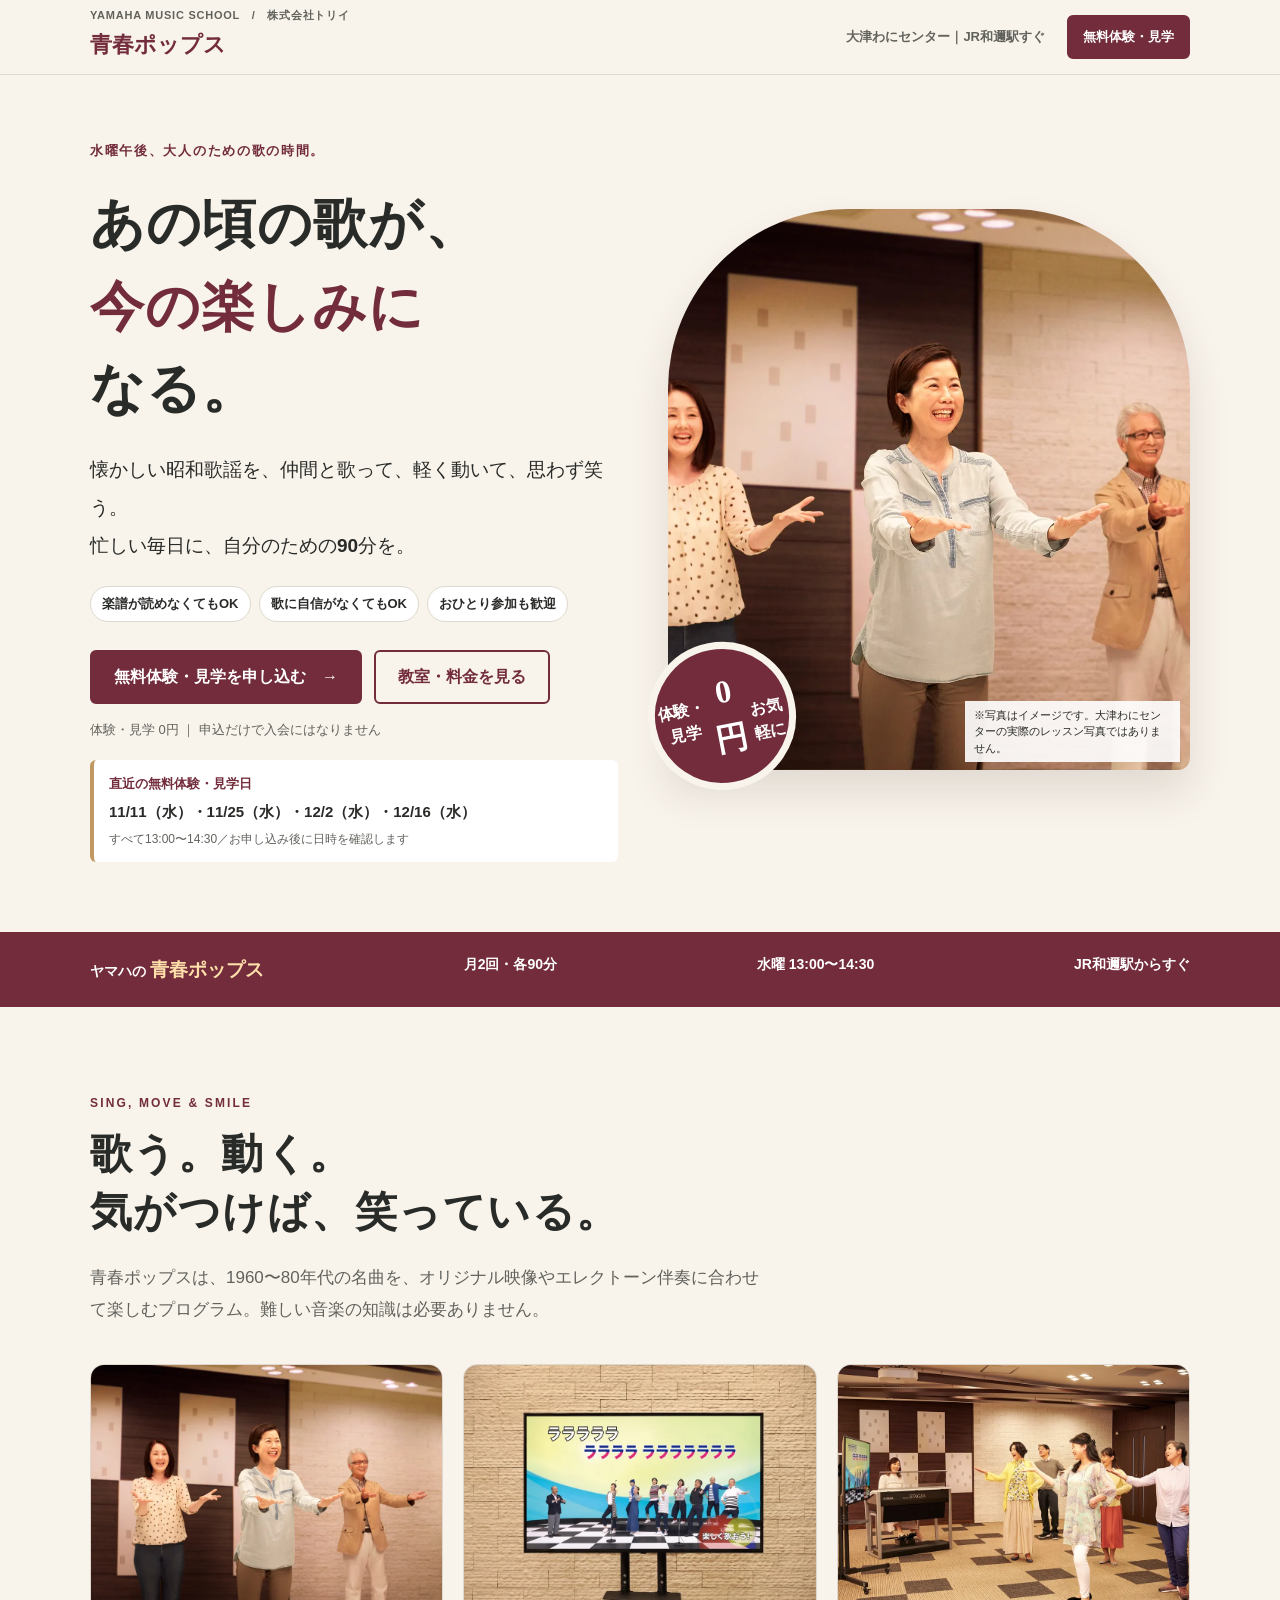
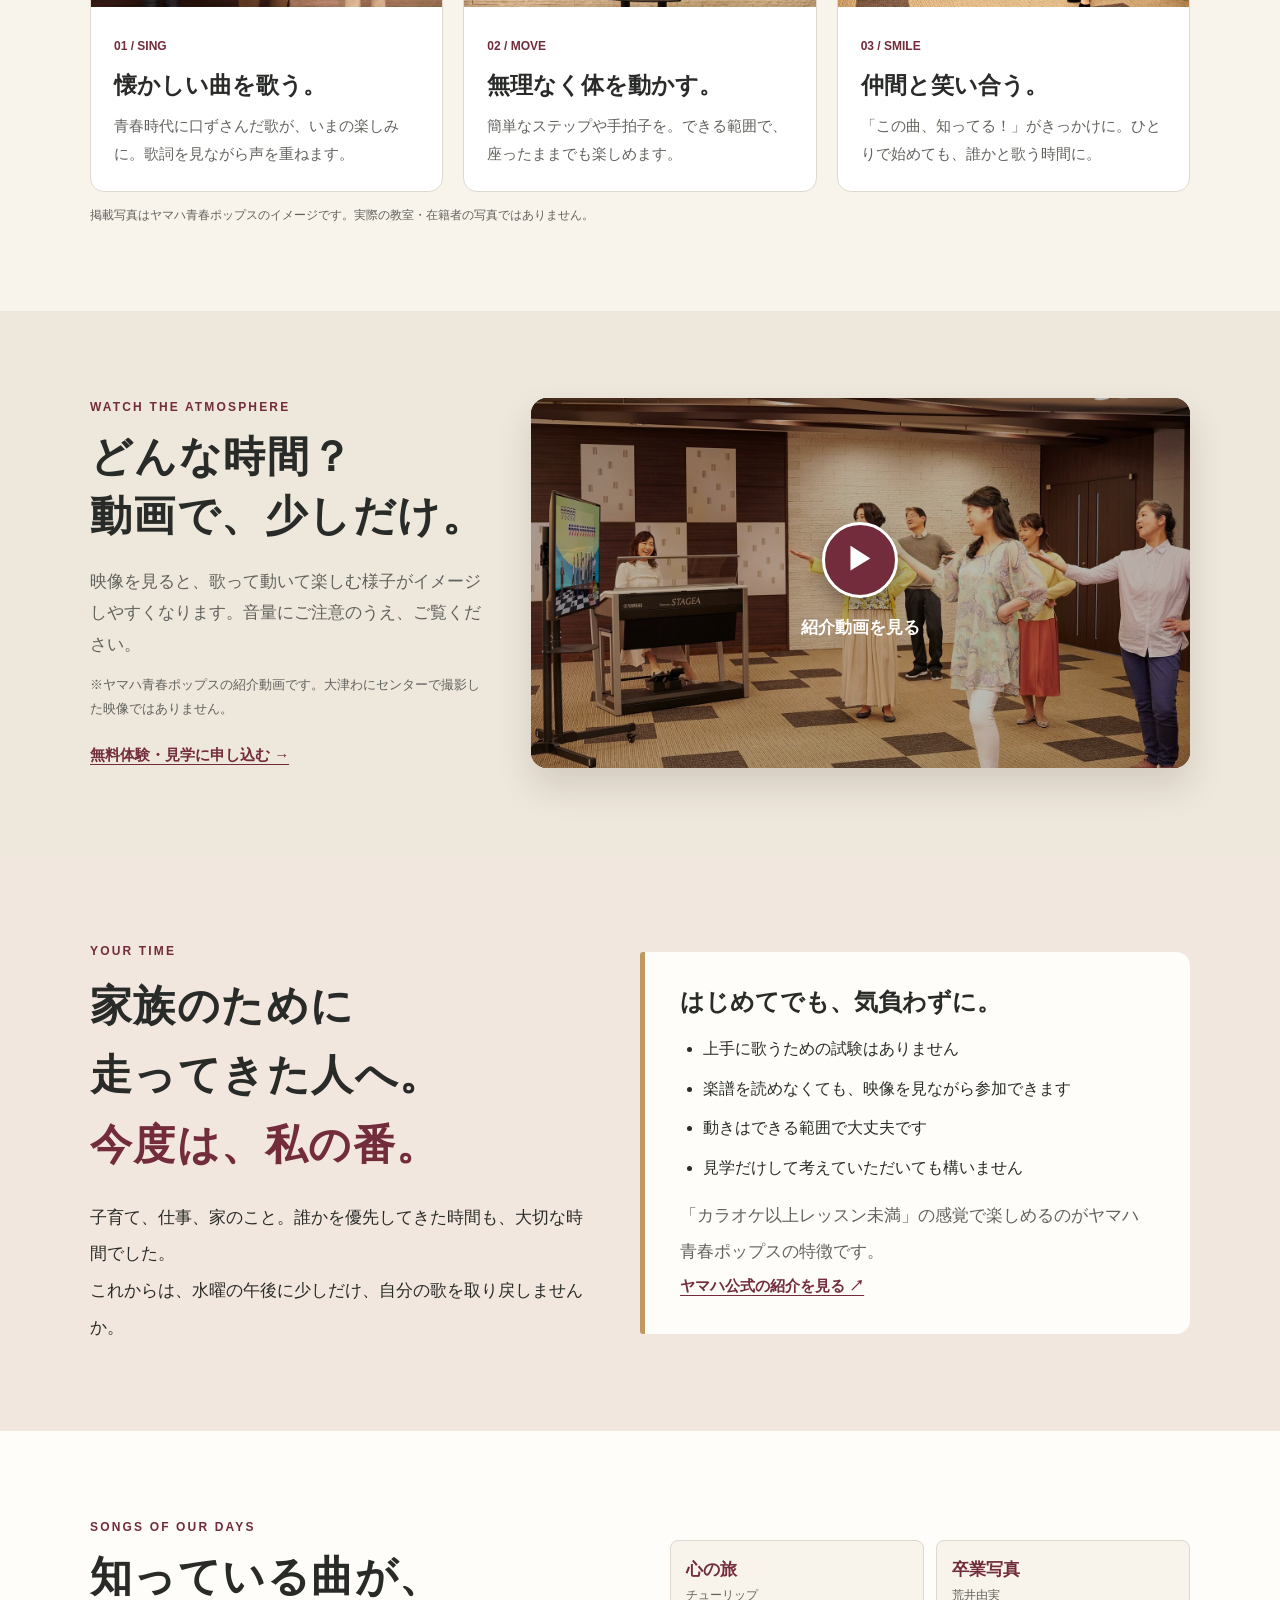
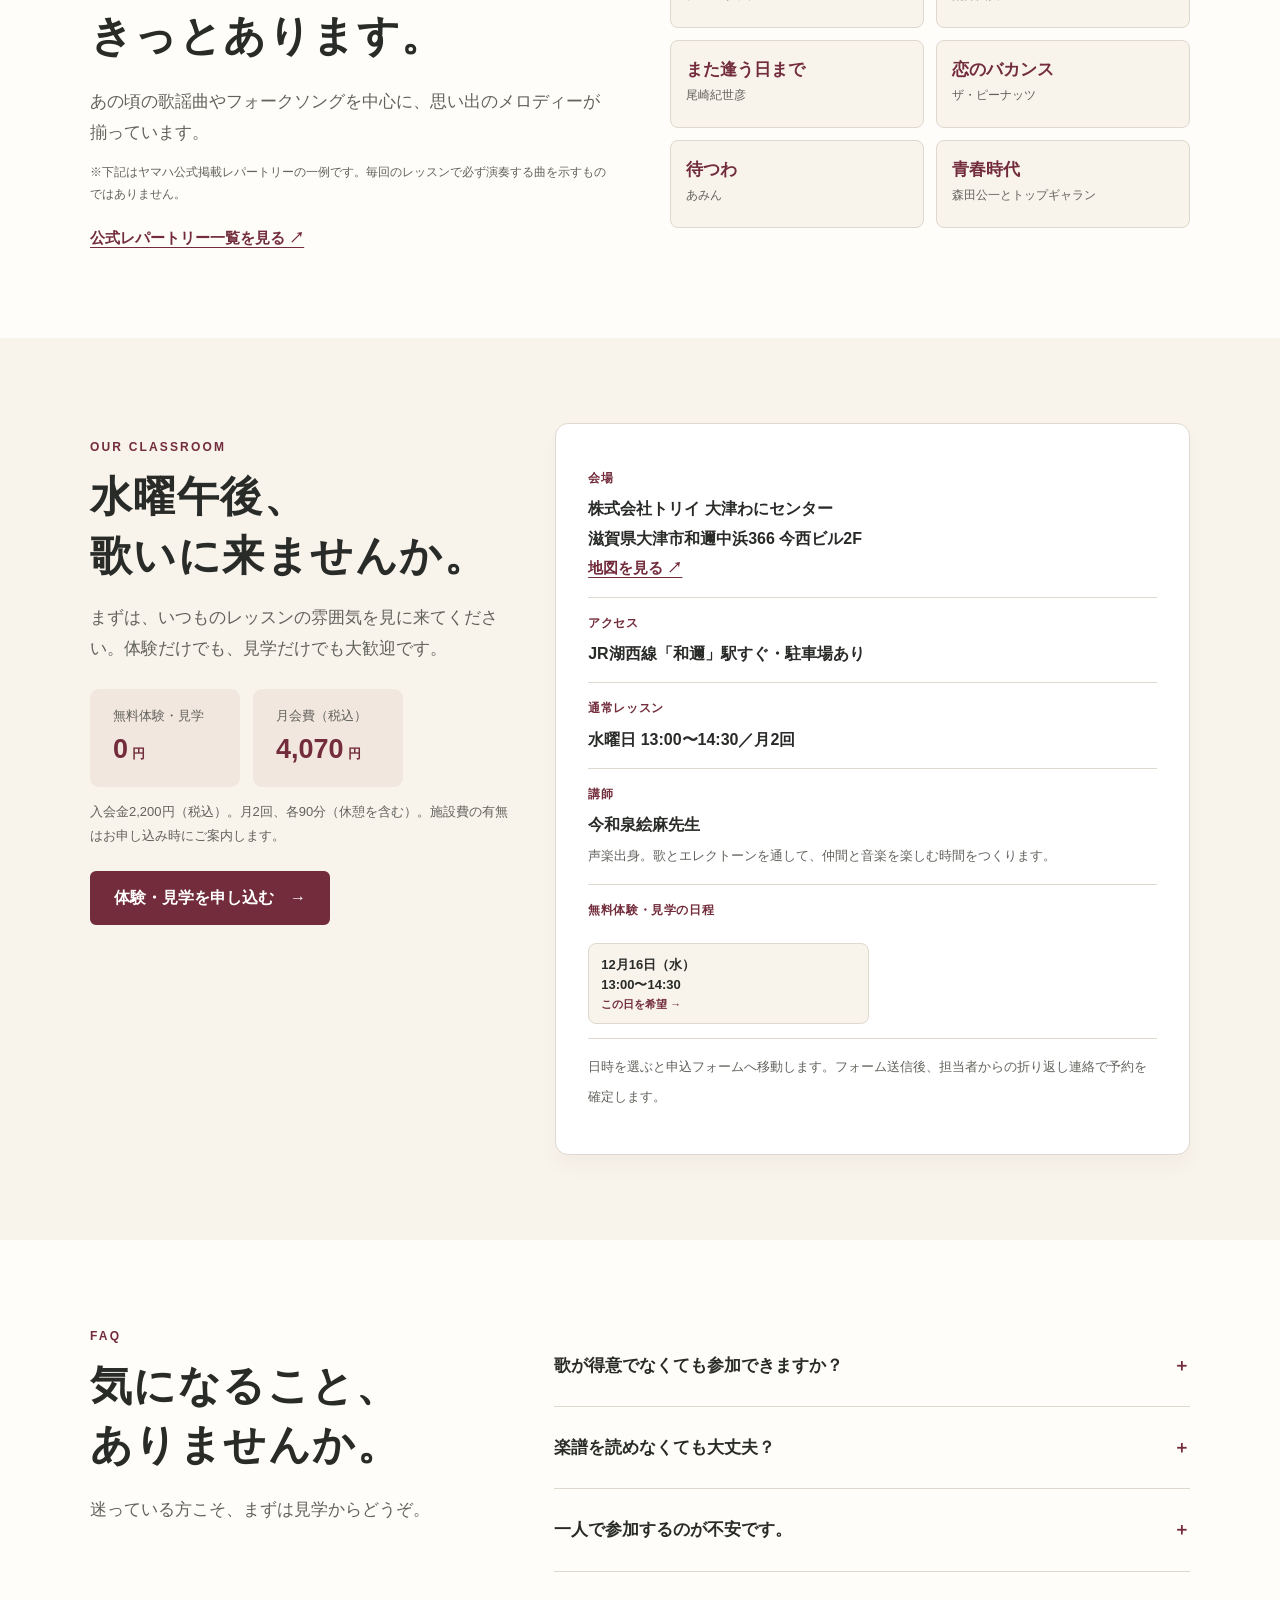
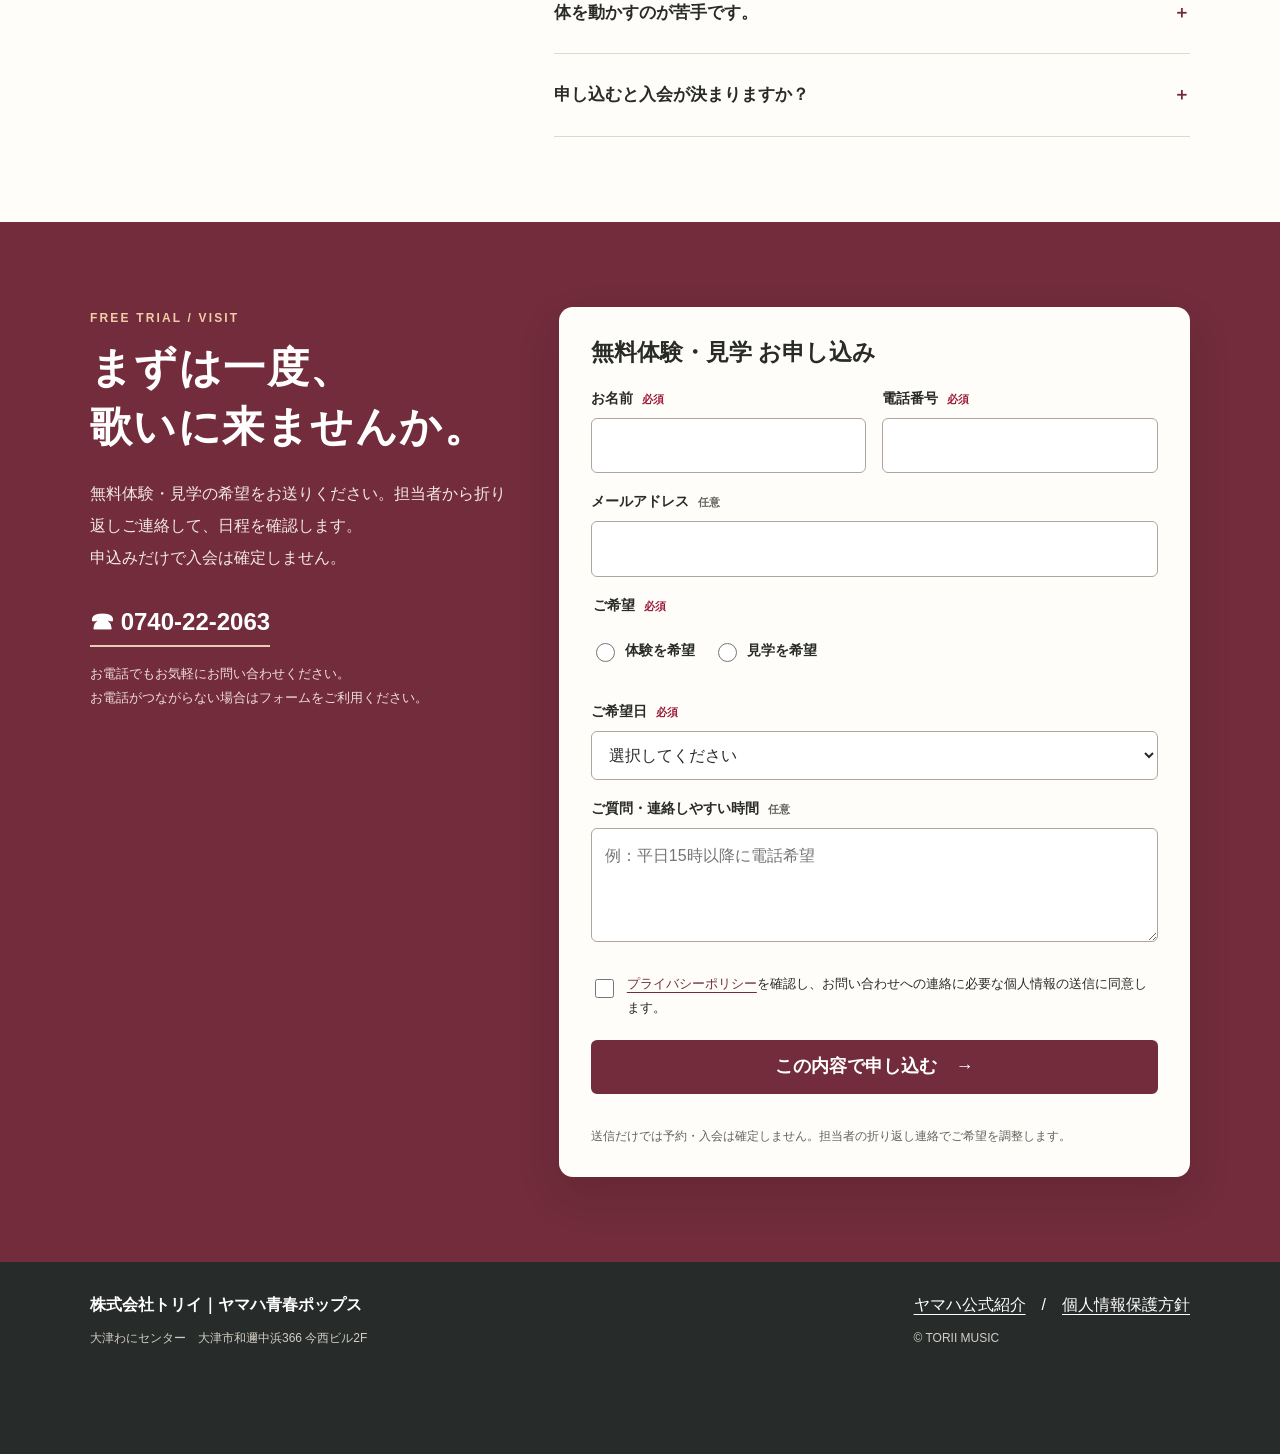
==== commit d3bd674a: "Apply confirmed Nov/Dec 2026 Seishun trial dates (13:00–14:30) to index.html" ====
--- a/index.html
+++ b/index.html
@@ -32,7 +32,11 @@
 @media(max-width:590px){html{scroll-padding-top:66px}.wrap{width:min(100% - 34px,1100px)}.topinner{min-height:65px}.brand{font-size:17px}.brand small{font-size:9px}.topplace{display:none}.top .btn{font-size:12px;padding:9px 10px;min-height:42px}.hero{padding:30px 0 47px}.hero h1{font-size:clamp(29px,8vw,37px);margin:13px 0 16px;line-height:1.57}.hero-lead{font-size:16px}.hero-strong{margin:17px 0 22px}.hero-strong span{font-size:12px}.hero-actions{gap:9px}.hero-actions .btn{width:100%}.hero-actions .btn.outline{min-height:43px}.hero-visual{margin-top:4px}.hero-image{aspect-ratio:1.35;border-radius:90px 90px 10px 10px}.hero-stamp{width:99px;height:99px;font-size:11px;left:-4px;bottom:8px;border-width:4px}.hero-stamp b{font-size:22px}.photo-note{max-width:190px;bottom:23px;font-size:10px}.trust .wrap{padding:15px 0;gap:10px}.trust span{font-size:12px}.trust b{font-size:16px}.section{padding:56px 0}.section h2{font-size:30px}.section-intro{font-size:15px}.feature-grid{grid-template-columns:1fr;gap:13px;margin-top:25px}.feature{display:grid;grid-template-columns:42% 58%;align-items:stretch}.feature img{height:100%;aspect-ratio:auto;min-height:153px}.feature-copy{padding:13px}.feature h3{font-size:20px;margin:4px 0}.feature p{font-size:13px;line-height:1.7}.story p:not(.section-kicker){font-size:15px}.quote{padding:25px 21px}.quote h3{font-size:22px}.song-cards{gap:9px}.song{padding:11px;min-height:83px}.song strong{font-size:14px}.song small{font-size:11px}.class-card{padding:21px}.price{flex:1;min-width:125px;padding:13px}.price b{font-size:23px}.faq-list summary{font-size:16px}.apply .section-kicker{font-size:11px}.form-card{padding:22px 18px}.fields{grid-template-columns:1fr;gap:14px}.field.wide{grid-column:auto}.footer{padding-bottom:93px}.footgrid{display:block}.footgrid>*{margin-bottom:14px}.sticky{display:grid;grid-template-columns:40% 60%;position:fixed;bottom:0;left:0;right:0;z-index:30;box-shadow:0 -4px 18px rgba(0,0,0,.12);background:#fff}.sticky a{display:flex;align-items:center;justify-content:center;min-height:68px;text-decoration:none;font-size:14px;font-weight:800;line-height:1.3}.sticky .call{color:var(--wine)}.sticky .book{background:var(--wine);color:#fff}}
 @media(prefers-reduced-motion:reduce){html{scroll-behavior:auto}.btn{transition:none}.btn:hover{transform:none}}
 
-.video-section{background:#eee7dc}.video-grid{display:grid;grid-template-columns:.75fr 1.25fr;align-items:center;gap:45px}.video-box{position:relative;aspect-ratio:16/9;border-radius:16px;overflow:hidden;background:#2a2925;box-shadow:0 18px 36px rgba(50,32,23,.14)}.video-box img{width:100%;height:100%;object-fit:cover;filter:brightness(.73)}.video-box button{position:absolute;inset:0;margin:auto;border:0;background:transparent;color:#fff;font-weight:800;font-size:17px;display:flex;flex-direction:column;gap:14px;align-items:center;justify-content:center}.video-circle{background:var(--wine);width:76px;height:76px;display:grid;place-items:center;border-radius:50%;border:3px solid #fff;font-size:28px;box-shadow:0 8px 20px rgba(0,0,0,.3)}.video-box iframe{display:block;width:100%;height:100%;border:0}.video-info{font-size:13px;color:var(--muted);margin-top:13px}@media(max-width:860px){.video-grid{grid-template-columns:1fr;gap:22px}}</style>
+.video-section{background:#eee7dc}.video-grid{display:grid;grid-template-columns:.75fr 1.25fr;align-items:center;gap:45px}.video-box{position:relative;aspect-ratio:16/9;border-radius:16px;overflow:hidden;background:#2a2925;box-shadow:0 18px 36px rgba(50,32,23,.14)}.video-box img{width:100%;height:100%;object-fit:cover;filter:brightness(.73)}.video-box button{position:absolute;inset:0;margin:auto;border:0;background:transparent;color:#fff;font-weight:800;font-size:17px;display:flex;flex-direction:column;gap:14px;align-items:center;justify-content:center}.video-circle{background:var(--wine);width:76px;height:76px;display:grid;place-items:center;border-radius:50%;border:3px solid #fff;font-size:28px;box-shadow:0 8px 20px rgba(0,0,0,.3)}.video-box iframe{display:block;width:100%;height:100%;border:0}.video-info{font-size:13px;color:var(--muted);margin-top:13px}@media(max-width:860px){.video-grid{grid-template-columns:1fr;gap:22px}}
+.hero-trial-dates{display:flex;flex-direction:column;gap:2px;margin-top:18px;padding:12px 15px;background:#fff;border-left:4px solid var(--gold);border-radius:6px}
+.hero-trial-dates strong{color:var(--wine);font-size:13px}.hero-trial-dates span{font-size:15px;font-weight:800}.hero-trial-dates small{font-size:12px;color:var(--muted)}
+.date-choices{display:grid;grid-template-columns:1fr 1fr;gap:8px;margin:8px 0 12px}.date-choice{text-decoration:none;border:1px solid var(--line);background:var(--ivory);padding:11px 12px;border-radius:8px;display:flex;flex-direction:column;gap:1px;line-height:1.5;transition:border-color .2s,background .2s}.date-choice:hover{border-color:var(--wine);background:#f5e9e8}.date-choice span{font-size:13px;font-weight:800}.date-choice strong{font-size:13px}.date-choice small{font-size:11px;color:var(--wine)}.date-choice[hidden],.hero-trial-dates[hidden]{display:none!important}@media(max-width:590px){.date-choices{grid-template-columns:1fr 1fr}.date-choice{padding:10px 8px}.hero-trial-dates span{font-size:13px}}
+</style>
 </head>
 <body>
 <noscript><iframe src="https://www.googletagmanager.com/ns.html?id=GTM-MSD7G7FP" height="0" width="0" style="display:none;visibility:hidden"></iframe></noscript>
@@ -49,7 +53,7 @@
 <p class="hero-lead">懐かしい昭和歌謡を、仲間と歌って、軽く動いて、思わず笑う。<br>忙しい毎日に、自分のための90分を。</p>
 <div class="hero-strong"><span>楽譜が読めなくてもOK</span><span>歌に自信がなくてもOK</span><span>おひとり参加も歓迎</span></div>
 <div class="hero-actions"><a class="btn js-cta" href="#contact" data-cta="hero">無料体験・見学を申し込む　→</a><a class="btn outline js-cta" href="#class" data-cta="hero_details">教室・料金を見る</a></div>
-<p class="hero-note">体験・見学 0円 ｜ 申込だけで入会にはなりません</p>
+<p class="hero-note">体験・見学 0円 ｜ 申込だけで入会にはなりません</p><div class="hero-trial-dates"><strong>直近の無料体験・見学日</strong><span>11/11（水）・11/25（水）・12/2（水）・12/16（水）</span><small>すべて13:00〜14:30／お申し込み後に日時を確認します</small></div>
 </div>
 <div class="hero-visual"><img class="hero-image" src="images/group-3P-1600.webp" width="1600" height="1067" fetchpriority="high" alt="仲間と歌い、笑顔で楽しむ大人たちのイメージ画像"><div class="hero-stamp">体験・見学<br><b>0円</b><br>お気軽に</div><p class="photo-note">※写真はイメージです。大津わにセンターの実際のレッスン写真ではありません。</p></div>
 </div></section>
@@ -80,7 +84,12 @@
 <div><dt>アクセス</dt><dd>JR湖西線「和邇」駅すぐ・駐車場あり</dd></div>
 <div><dt>通常レッスン</dt><dd>水曜日 13:00〜14:30／月2回</dd></div>
 <div><dt>講師</dt><dd>今和泉絵麻先生<br><small style="font-weight:400;color:var(--muted)">声楽出身。歌とエレクトーンを通して、仲間と音楽を楽しむ時間をつくります。</small></dd></div>
-<div><dt>体験日のご案内</dt><dd>水曜日13:00〜14:30（月2回）。体験・見学のご希望日をお知らせください。<br><small style="font-weight:400;color:var(--muted)">直近の開催日をご案内します。担当者からの折り返し連絡で確定します。</small></dd></div>
+<div><dt>無料体験・見学の日程</dt><dd><div class="date-choices">
+<a class="date-choice js-pick-date js-cta" data-date="2026-11-11" data-cta="trial_1111" href="#contact"><span>11月11日（水）</span><strong>13:00〜14:30</strong><small>この日を希望 →</small></a>
+<a class="date-choice js-pick-date js-cta" data-date="2026-11-25" data-cta="trial_1125" href="#contact"><span>11月25日（水）</span><strong>13:00〜14:30</strong><small>この日を希望 →</small></a>
+<a class="date-choice js-pick-date js-cta" data-date="2026-12-02" data-cta="trial_1202" href="#contact"><span>12月2日（水）</span><strong>13:00〜14:30</strong><small>この日を希望 →</small></a>
+<a class="date-choice js-pick-date js-cta" data-date="2026-12-16" data-cta="trial_1216" href="#contact"><span>12月16日（水）</span><strong>13:00〜14:30</strong><small>この日を希望 →</small></a></div>
+<small style="font-weight:400;color:var(--muted)">日時を選ぶと申込フォームへ移動します。フォーム送信後、担当者からの折り返し連絡で予約を確定します。</small></dd></div>
 </dl></div>
 </div></section>
 <section class="section faq"><div class="wrap faq-grid"><div><p class="section-kicker">FAQ</p><h2>気になること、<br>ありませんか。</h2><p class="section-intro">迷っている方こそ、まずは見学からどうぞ。</p></div>
@@ -104,7 +113,7 @@
 <div class="field"><label for="phone">電話番号 <span class="required">必須</span></label><input id="phone" name="電話番号" type="tel" inputmode="tel" autocomplete="tel" maxlength="30" required></div>
 <div class="field wide"><label for="email">メールアドレス <span class="optional">任意</span></label><input id="email" name="email" type="email" autocomplete="email" maxlength="254"></div>
 <div class="field wide"><fieldset><legend>ご希望 <span class="required">必須</span></legend><div class="radio-line"><label><input type="radio" name="ご希望" value="体験希望" required> 体験を希望</label><label><input type="radio" name="ご希望" value="見学希望" required> 見学を希望</label></div></fieldset></div>
-<div class="field wide"><label for="date">ご希望日 <span class="required">必須</span></label><select id="date" name="ご希望日" required><option value="">選択してください</option><option value="2026年11月11日（水）13:00" data-date="2026-11-11">11月11日（水）13:00〜14:30（候補）</option><option value="2026年11月25日（水）13:00" data-date="2026-11-25">11月25日（水）13:00〜14:30（候補）</option><option value="できるだけ早く参加したい">できるだけ早く参加したい</option><option value="日程について相談したい">日程について相談したい</option></select></div>
+<div class="field wide"><label for="date">ご希望日 <span class="required">必須</span></label><select id="date" name="ご希望日" required><option value="">選択してください</option><option value="2026年11月11日（水）13:00〜14:30" data-date="2026-11-11">11月11日（水）13:00〜14:30</option><option value="2026年11月25日（水）13:00〜14:30" data-date="2026-11-25">11月25日（水）13:00〜14:30</option><option value="2026年12月2日（水）13:00〜14:30" data-date="2026-12-02">12月2日（水）13:00〜14:30</option><option value="2026年12月16日（水）13:00〜14:30" data-date="2026-12-16">12月16日（水）13:00〜14:30</option><option value="できるだけ早く参加したい">できるだけ早く参加したい</option><option value="日程について相談したい">日程について相談したい</option></select></div>
 <div class="field wide"><label for="message">ご質問・連絡しやすい時間 <span class="optional">任意</span></label><textarea id="message" name="ご質問・連絡しやすい時間" maxlength="3000" rows="3" placeholder="例：平日15時以降に電話希望"></textarea></div>
 </div>
 <label class="consent"><input type="checkbox" name="個人情報の取扱いに同意" value="同意する" required><span><a href="https://www.toriimusic.co.jp/privacy_policy/" target="_blank" rel="noopener noreferrer" style="color:var(--wine)">プライバシーポリシー</a>を確認し、お問い合わせへの連絡に必要な個人情報の送信に同意します。</span></label>
@@ -124,8 +133,9 @@
 document.getElementById("source-page").value=location.href.split("#")[0];
 function event(name,params){window.dataLayer=window.dataLayer||[];window.dataLayer.push(Object.assign({event:name},params||{}))}
 document.querySelectorAll(".js-cta").forEach(function(el){el.addEventListener("click",function(){event(el.getAttribute("href").indexOf("tel:")===0?"seisyun_phone_click":el.getAttribute("href")==="#contact"?"seisyun_form_open":"seisyun_details_click",{cta_location:el.dataset.cta||"unknown"})})});
-function updateDate(){document.querySelectorAll("#date option[data-date]").forEach(function(opt){if(Date.now()>Date.parse(opt.dataset.date+"T14:30:00+09:00")){if(opt.selected)date.value="";opt.remove()}})}
-updateDate();date.addEventListener("focus",updateDate);document.addEventListener("visibilitychange",function(){if(!document.hidden)updateDate()});
+function updateDate(){document.querySelectorAll("#date option[data-date]").forEach(function(opt){if(Date.now()>Date.parse(opt.dataset.date+"T14:30:00+09:00")){if(opt.selected)date.value="";opt.remove()}});document.querySelectorAll(".js-pick-date[data-date]").forEach(function(a){if(Date.now()>Date.parse(a.dataset.date+"T14:30:00+09:00"))a.hidden=true});if(!document.querySelector(".js-pick-date:not([hidden])"))document.querySelectorAll(".hero-trial-dates").forEach(function(b){b.hidden=true})}
+updateDate();date.addEventListener("focus",updateDate);
+document.querySelectorAll(".js-pick-date").forEach(function(a){a.addEventListener("click",function(e){updateDate();var opt=date.querySelector('option[data-date="'+a.dataset.date+'"]');if(!opt||opt.disabled){e.preventDefault();return}date.value=opt.value;date.dispatchEvent(new Event("change",{bubbles:true}))})});document.addEventListener("visibilitychange",function(){if(!document.hidden)updateDate()});
 form.addEventListener("submit",async function(e){
 e.preventDefault();if(busy||complete)return;updateDate();if(!form.reportValidity())return;
 busy=true;send.disabled=true;send.textContent="送信中です…";form.setAttribute("aria-busy","true");status.textContent="";status.className="form-status";
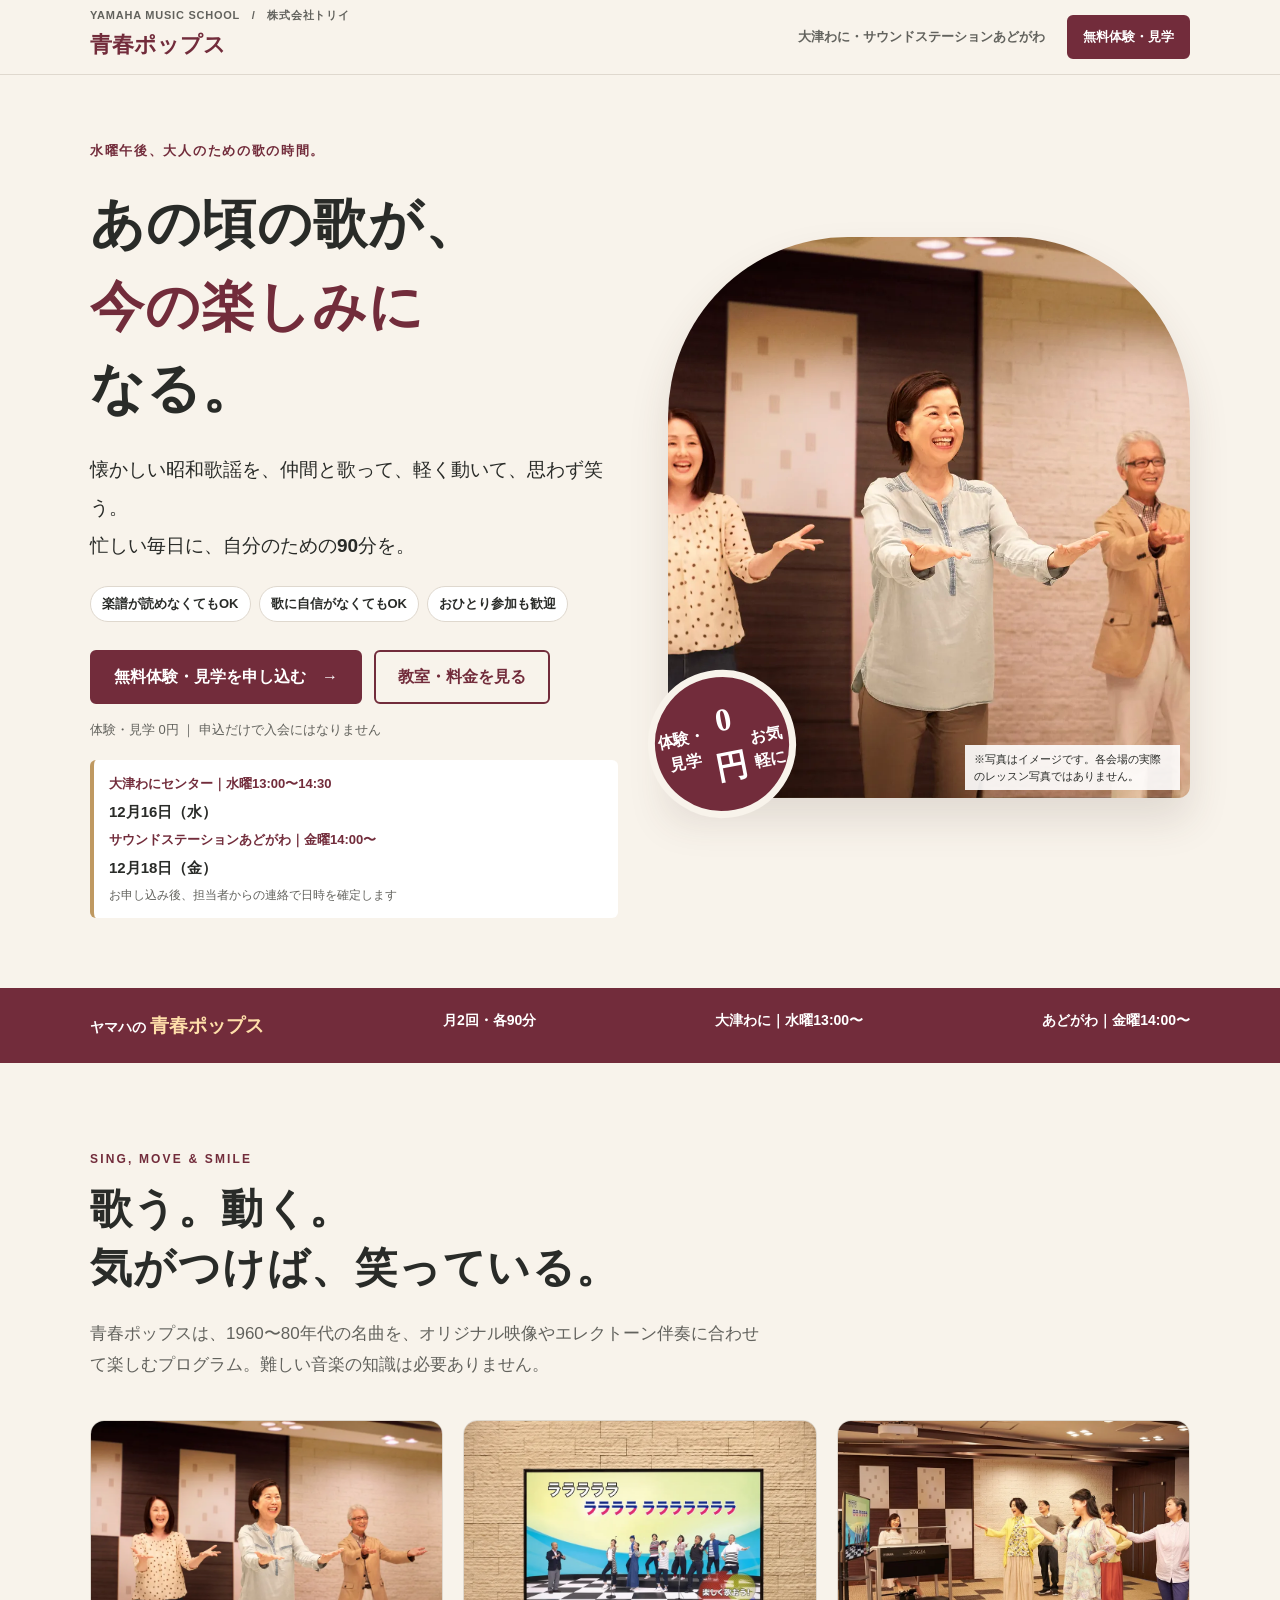
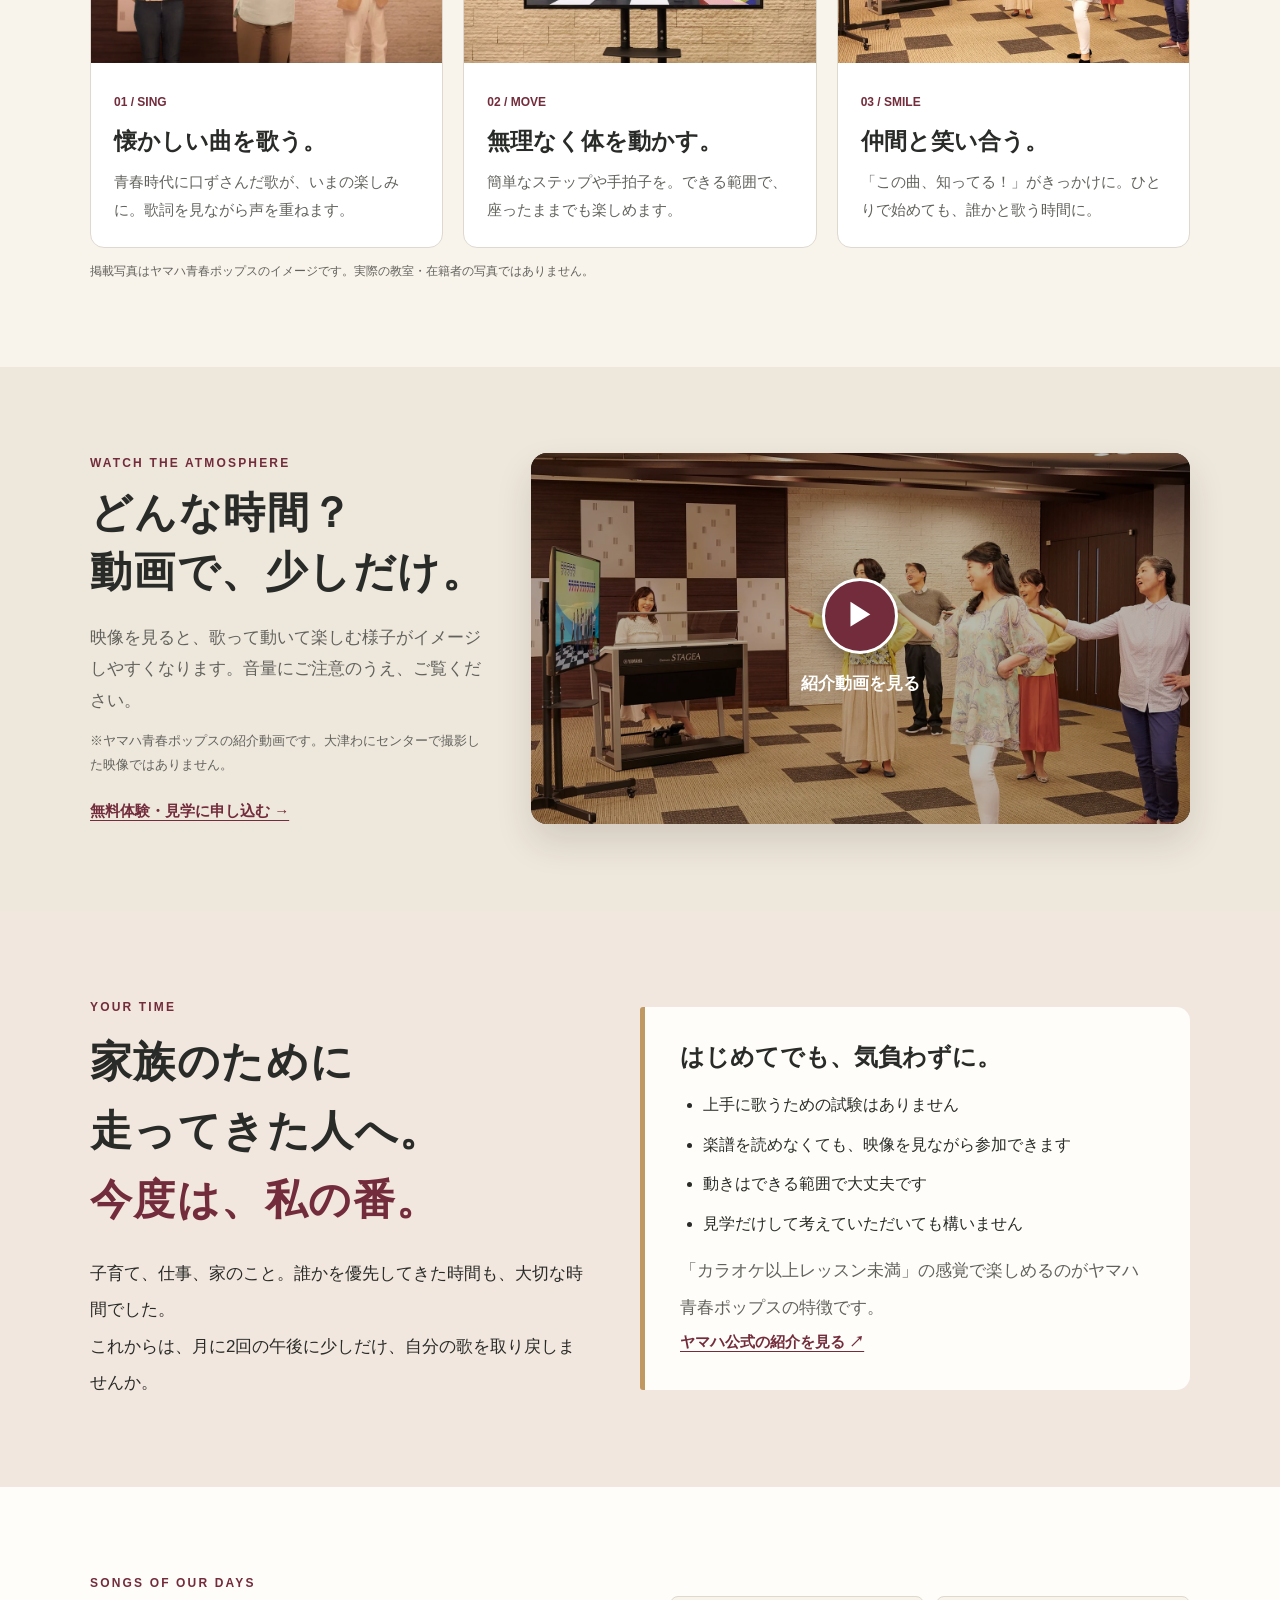
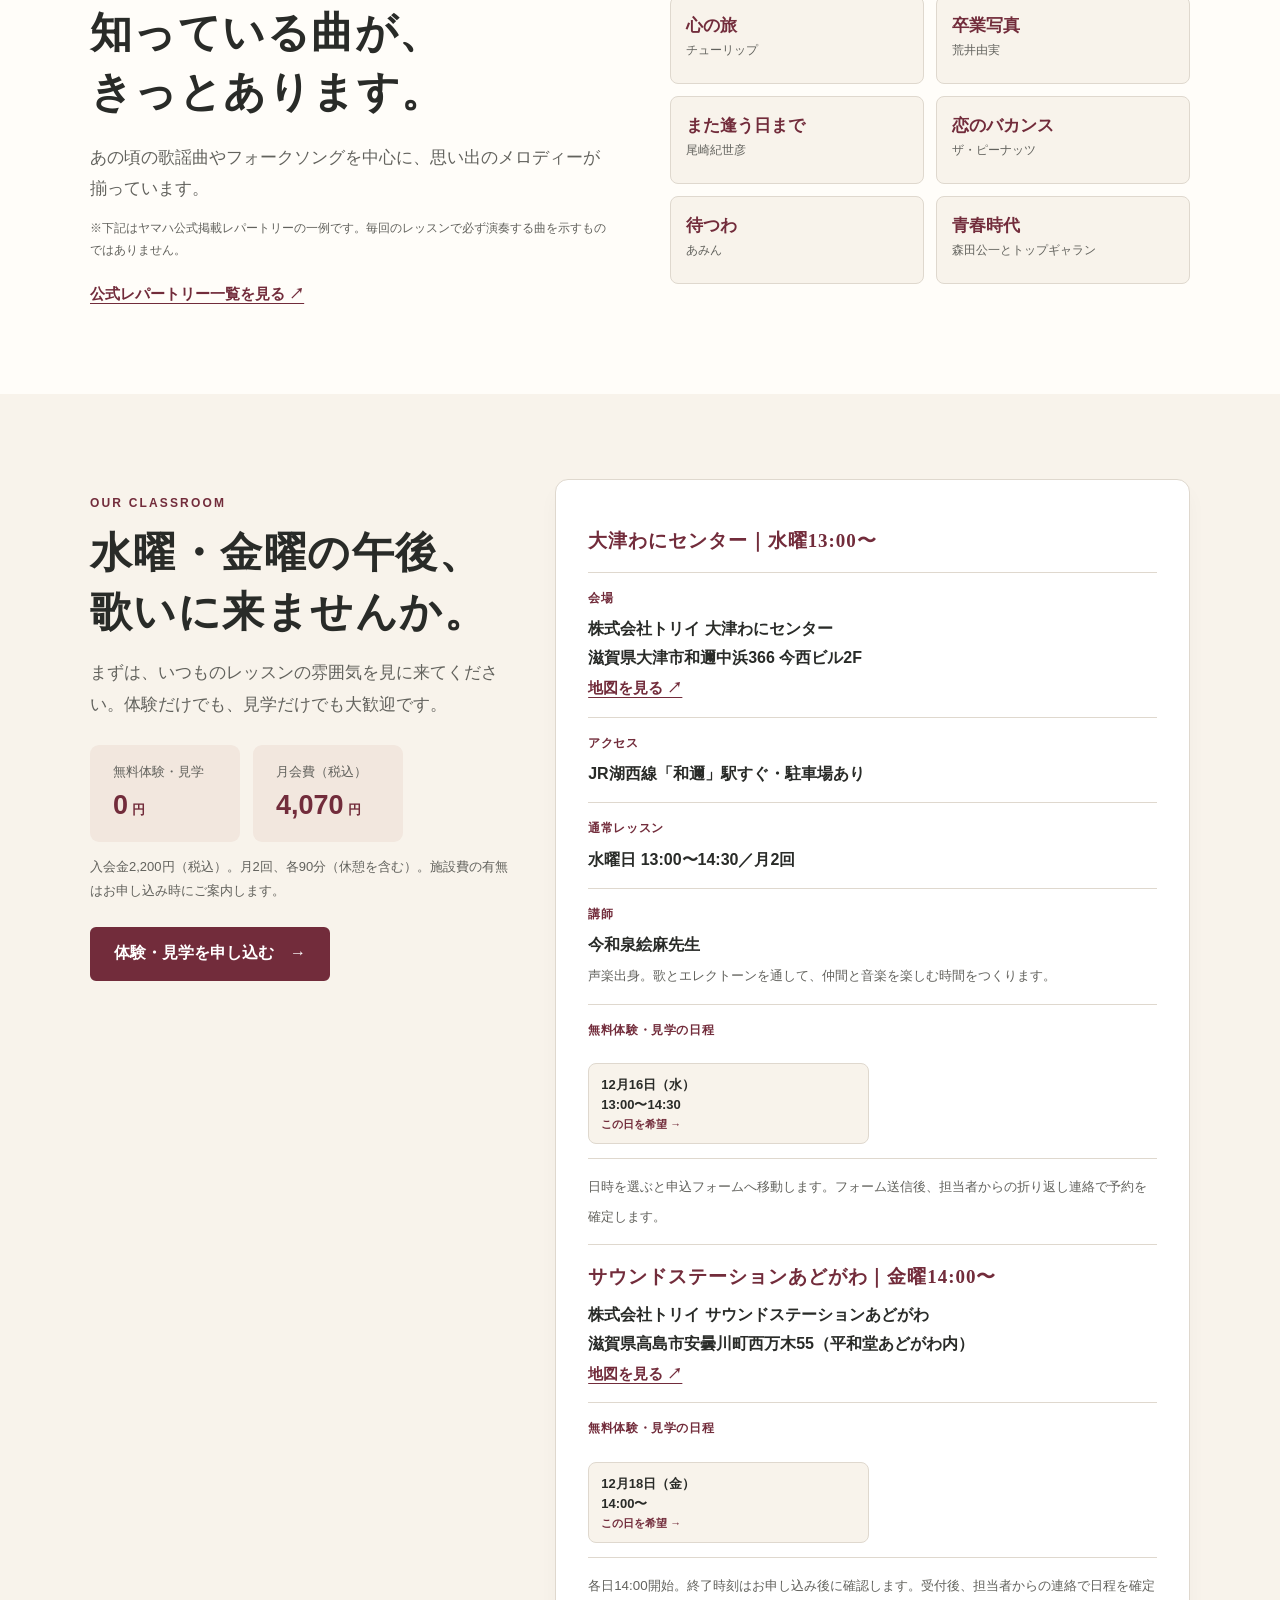
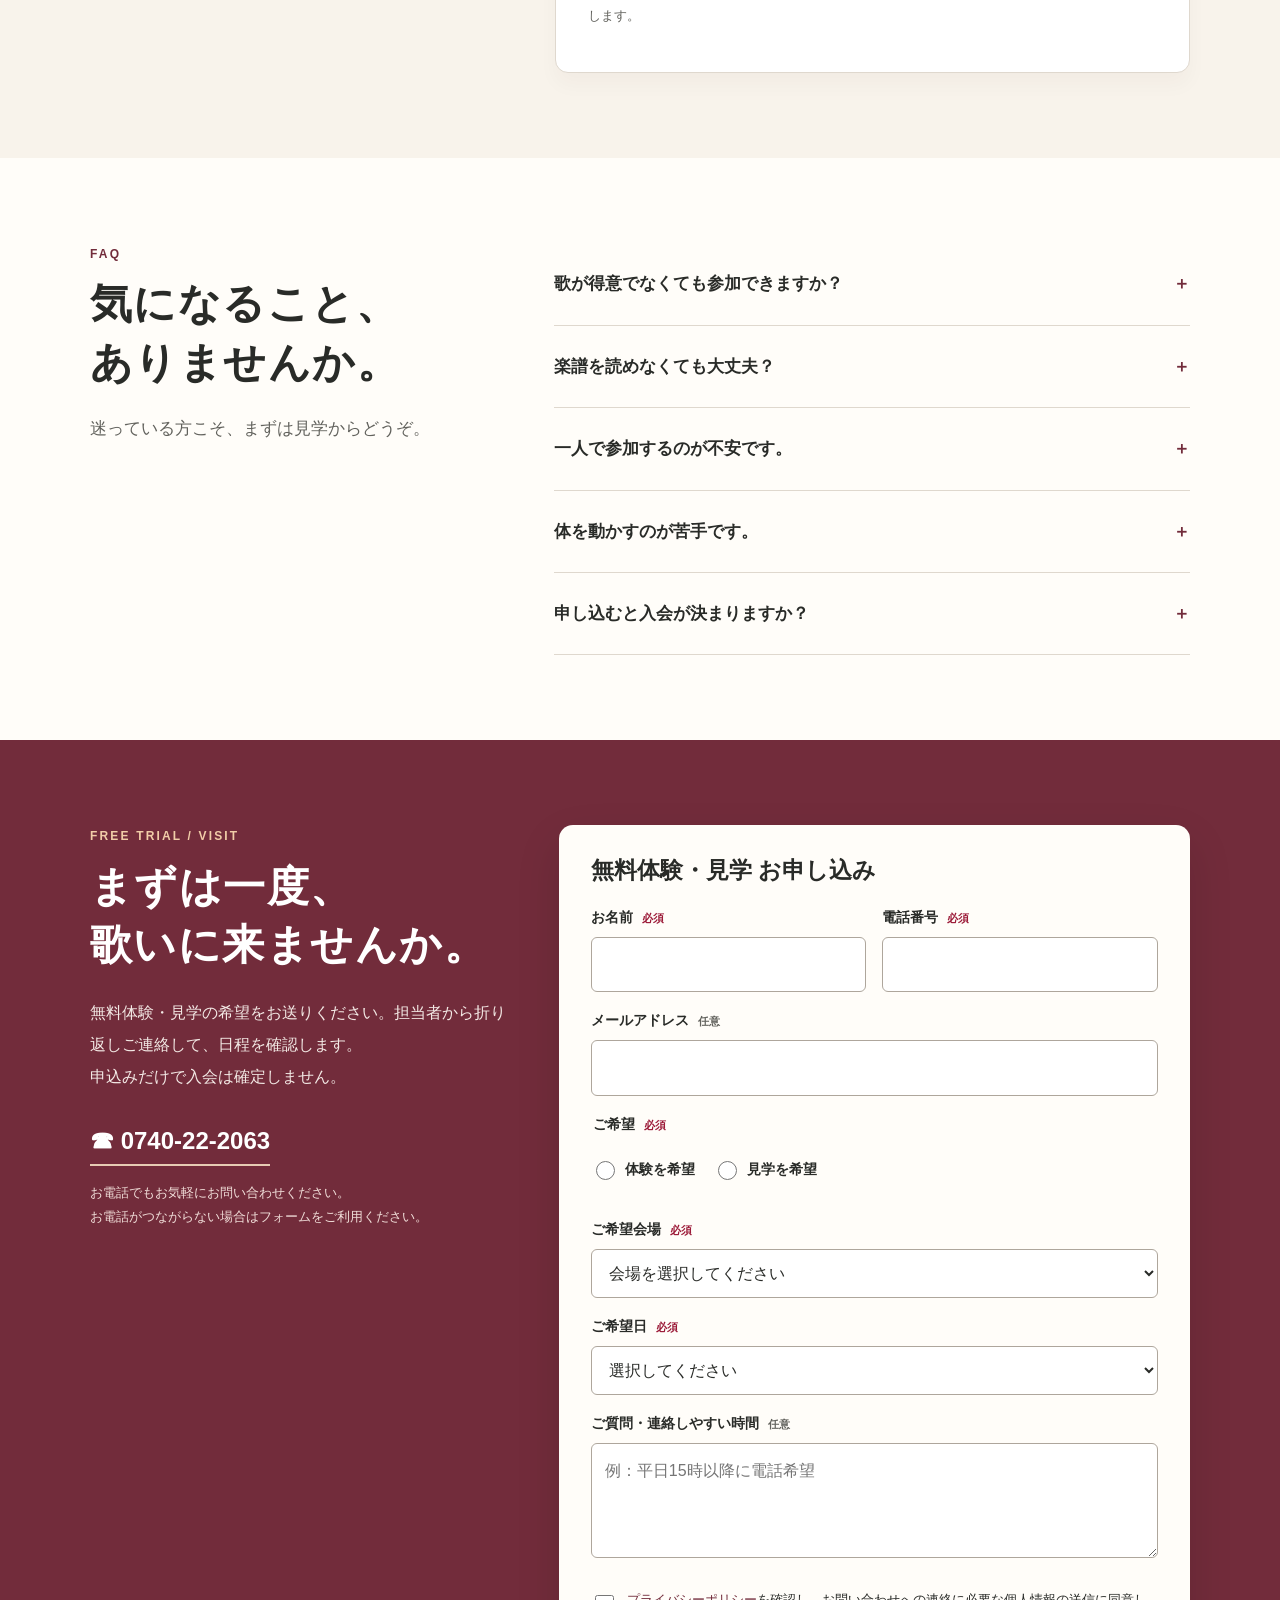
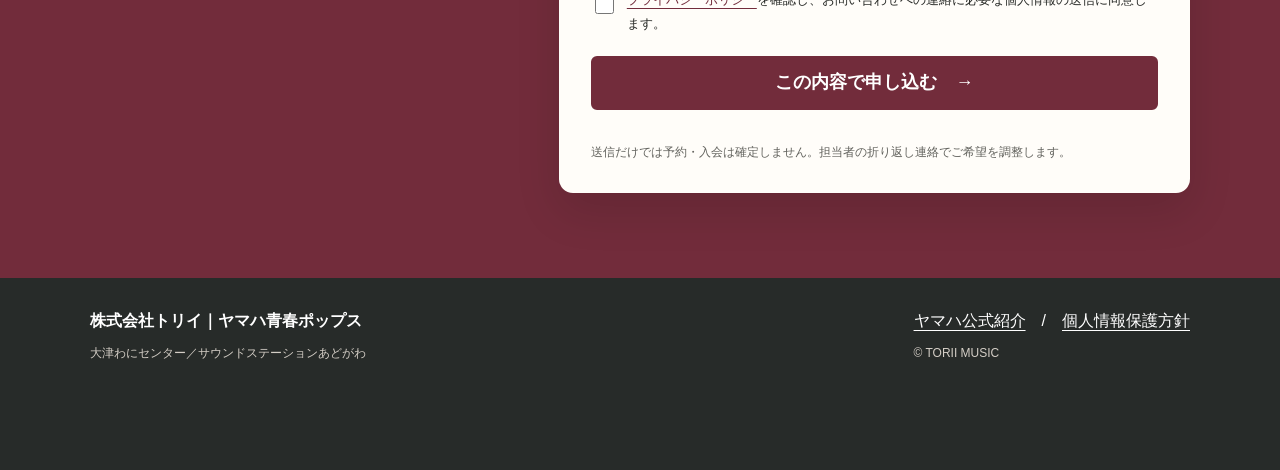
==== commit 772548c8: "Add Adogawa Friday trial dates and venue-aware form; preserve Wani dates" ====
--- a/index.html
+++ b/index.html
@@ -4,11 +4,11 @@
 <meta charset="utf-8">
 <meta name="viewport" content="width=device-width,initial-scale=1">
 <meta name="theme-color" content="#f8f3eb">
-<title>青春ポップス無料体験・見学｜大津わにセンター｜ヤマハ音楽教室</title>
-<meta name="description" content="大津市和邇で、懐かしい昭和歌謡を仲間と歌って楽しむヤマハ青春ポップス。JR和邇駅すぐ。水曜13時、月2回。楽譜が読めなくても大丈夫。無料体験・見学のお申し込みはこちら。">
+<title>青春ポップス無料体験・見学｜大津わに・サウンドステーションあどがわ｜株式会社トリイ</title>
+<meta name="description" content="滋賀県の大津わにセンター（水曜13時）・サウンドステーションあどがわ（金曜14時）でヤマハ青春ポップスの無料体験・見学を受付中。懐かしい歌を仲間と楽しみましょう。">
 <meta property="og:type" content="website"><meta property="og:locale" content="ja_JP">
-<meta property="og:title" content="あの頃の歌が、今の楽しみになる。｜青春ポップス 大津わにセンター">
-<meta property="og:description" content="歌って、軽く動いて、仲間と笑う。水曜午後の無料体験・見学を受付中。">
+<meta property="og:title" content="あの頃の歌が、今の楽しみになる。｜青春ポップス 大津わに・あどがわ">
+<meta property="og:description" content="歌って、軽く動いて、仲間と笑う。大津わに（水曜）・あどがわ（金曜）の無料体験・見学を受付中。">
 <meta property="og:image" content="https://kens-pro.github.io/seisyun/images/group-3P-1600.webp">
 <link rel="canonical" href="https://kens-pro.github.io/seisyun/">
 <link rel="preload" as="image" href="images/group-3P-1600.webp" fetchpriority="high">
@@ -26,7 +26,7 @@
 .songs{background:var(--cream)}.songs-grid{display:grid;grid-template-columns:1fr 1fr;gap:60px;align-items:center}.song-cards{display:grid;grid-template-columns:1fr 1fr;gap:12px}.song{background:var(--ivory);border:1px solid var(--line);padding:15px;border-radius:8px;min-height:88px}.song strong{display:block;color:var(--wine);font:700 17px/1.6 var(--serif)}.song small{display:block;color:var(--muted);font-size:12px}.small-link{color:var(--wine);font-size:15px;font-weight:800}.song-note{font-size:12px;color:var(--muted);margin-top:12px}
 .class{background:var(--ivory)}.class-grid{display:grid;grid-template-columns:.8fr 1.2fr;gap:42px}.class-card{background:#fff;padding:29px 32px;border:1px solid var(--line);border-radius:13px;box-shadow:0 12px 20px rgba(48,36,23,.03)}.class-card dl{margin:0}.class-card dl div{padding:14px 0;border-bottom:1px solid var(--line)}.class-card dl div:last-child{border-bottom:0}.class-card dt{font-size:12px;font-weight:800;color:var(--wine);letter-spacing:.05em}.class-card dd{margin:5px 0 0;font-weight:650}.price-row{display:flex;gap:13px;flex-wrap:wrap;margin:25px 0 10px}.price{background:var(--rose);border-radius:9px;padding:15px 23px;min-width:150px}.price small{display:block;font-size:13px;color:var(--muted)}.price b{font-size:27px;line-height:1.6;color:var(--wine)}.price b em{font-style:normal;font-size:13px;margin-left:4px}.class-help{font-size:13px;color:var(--muted)}.class h2{margin-bottom:16px}.class p{margin-top:13px}
 .faq{background:var(--cream)}.faq-grid{display:grid;grid-template-columns:.65fr 1fr;gap:50px}.faq-list details{border-bottom:1px solid var(--line);padding:16px 0}.faq-list summary{cursor:pointer;list-style:none;font-size:17px;font-weight:750;padding:9px 28px 9px 0;position:relative}.faq-list summary::-webkit-details-marker{display:none}.faq-list summary:after{content:"＋";position:absolute;right:0;color:var(--wine)}.faq-list details[open] summary:after{content:"−"}.faq-list details p{padding:4px 15px 18px 0;color:var(--muted);font-size:15px}
-.apply{background:var(--wine);color:#fff}.apply-grid{display:grid;grid-template-columns:.8fr 1.2fr;gap:48px;align-items:start}.apply .section-kicker{color:#f1cda8}.apply h2{margin-bottom:22px}.apply-note{margin-top:18px;color:#f3e9e5;line-height:2}.apply-phone{display:inline-block;margin-top:26px;color:white;font-size:24px;font-weight:850;text-decoration:none;border-bottom:2px solid #e7cbb4}.apply .fine{color:#f1ded9}.form-card{background:var(--cream);border-radius:14px;color:var(--dark);padding:30px 32px;box-shadow:0 18px 45px rgba(0,0,0,.12)}.form-card h3{font-family:var(--serif);font-size:23px;margin-bottom:17px}.fields{display:grid;grid-template-columns:1fr 1fr;gap:16px}.field.wide{grid-column:1/-1}.field label,.field legend{display:block;font-size:14px;font-weight:800;margin-bottom:6px}.required{color:#9b1937;font-size:11px;margin-left:5px}.optional{color:var(--muted);font-size:11px;margin-left:5px}.field input,.field select,.field textarea{width:100%;padding:12px 13px;min-height:49px;border-radius:6px;border:1px solid #aea69c;color:var(--dark);background:#fff;font-size:16px}.field textarea{resize:vertical;min-height:95px}.field fieldset{border:0;margin:0;padding:0}.radio-line{display:flex;gap:18px;flex-wrap:wrap}.radio-line label{font-weight:600;display:flex;align-items:center;gap:7px}.radio-line input{accent-color:var(--wine);width:19px;height:19px}.consent{font-size:13px;display:flex;gap:10px;align-items:start;margin:20px 0}.consent input{margin-top:7px;width:19px;height:19px;flex-shrink:0;accent-color:var(--wine)}.submit{width:100%;font-size:18px}.submit:disabled{opacity:.6;cursor:wait}.form-status{min-height:10px;font-size:14px;font-weight:750;margin-top:12px;outline:none}.form-status.ok{color:#175a3c}.form-status.error{color:#a52032}.form-note{font-size:12px;color:var(--muted);margin-top:9px}.hp{position:absolute!important;left:-99999px!important;opacity:0!important}
+.apply{background:var(--wine);color:#fff}.apply-grid{display:grid;grid-template-columns:.8fr 1.2fr;gap:48px;align-items:start}.apply .section-kicker{color:#f1cda8}.apply h2{margin-bottom:22px}.apply-note{margin-top:18px;color:#f3e9e5;line-height:2}.apply-phone{display:inline-block;margin-top:26px;color:white;font-size:24px;font-weight:850;text-decoration:none;border-bottom:2px solid #e7cbb4}.apply .fine{color:#f1ded9}.form-card{background:var(--cream);border-radius:14px;color:var(--dark);padding:30px 32px;box-shadow:0 18px 45px rgba(0,0,0,.12)}.form-card h3{font-family:var(--serif);font-size:23px;margin-bottom:17px}.fields{display:grid;grid-template-columns:1fr 1fr;gap:16px}.field.wide{grid-column:1/-1}.field label,.field legend{display:block;font-size:14px;font-weight:800;margin-bottom:6px}.required{color:#9b1937;font-size:11px;margin-left:5px}.optional{color:var(--muted);font-size:11px;margin-left:5px}.field input,.field select,.field textarea{width:100%;padding:12px 13px;min-height:49px;border-radius:6px;border:1px solid #aea69c;color:var(--dark);background:#fff;font-size:16px}.field textarea{resize:vertical;min-height:95px}.field fieldset{border:0;margin:0;padding:0}.radio-line{display:flex;gap:18px;flex-wrap:wrap}.radio-line label{font-weight:600;display:flex;align-items:center;gap:7px}.radio-line input{accent-color:var(--wine);width:19px;height:19px}.consent{font-size:13px;display:flex;gap:10px;align-items:start;margin:20px 0}.consent input{margin-top:7px;width:19px;height:19px;flex-shrink:0;accent-color:var(--wine)}.submit{width:100%;font-size:18px}.submit:disabled{opacity:.6;cursor:wait}.form-status{min-height:10px;font-size:14px;font-weight:750;margin-top:12px;outline:none}.form-status.ok{color:#175a3c}.form-status.error{color:#a52032}.form-note{font-size:12px;color:var(--muted);margin-top:9px}
 .footer{padding:28px 0 105px;background:#272b29;color:#fff}.footgrid{display:flex;justify-content:space-between;gap:20px;align-items:center}.footgrid small{display:block;color:#d4cec6;margin-top:7px;font-size:12px}.footgrid a{color:#fff}.sticky{display:none}
 @media(max-width:860px){.hero-grid,.story-grid,.songs-grid,.class-grid,.faq-grid,.apply-grid{grid-template-columns:1fr;gap:32px}.hero-grid{gap:26px}.hero-visual{max-width:520px;width:100%;margin:auto}.hero-image{aspect-ratio:4/3.5;border-radius:130px 130px 10px 10px}.feature-grid{grid-template-columns:repeat(2,1fr)}.class-grid{gap:26px}.apply-grid{gap:29px}.story-grid{gap:28px}}
 @media(max-width:590px){html{scroll-padding-top:66px}.wrap{width:min(100% - 34px,1100px)}.topinner{min-height:65px}.brand{font-size:17px}.brand small{font-size:9px}.topplace{display:none}.top .btn{font-size:12px;padding:9px 10px;min-height:42px}.hero{padding:30px 0 47px}.hero h1{font-size:clamp(29px,8vw,37px);margin:13px 0 16px;line-height:1.57}.hero-lead{font-size:16px}.hero-strong{margin:17px 0 22px}.hero-strong span{font-size:12px}.hero-actions{gap:9px}.hero-actions .btn{width:100%}.hero-actions .btn.outline{min-height:43px}.hero-visual{margin-top:4px}.hero-image{aspect-ratio:1.35;border-radius:90px 90px 10px 10px}.hero-stamp{width:99px;height:99px;font-size:11px;left:-4px;bottom:8px;border-width:4px}.hero-stamp b{font-size:22px}.photo-note{max-width:190px;bottom:23px;font-size:10px}.trust .wrap{padding:15px 0;gap:10px}.trust span{font-size:12px}.trust b{font-size:16px}.section{padding:56px 0}.section h2{font-size:30px}.section-intro{font-size:15px}.feature-grid{grid-template-columns:1fr;gap:13px;margin-top:25px}.feature{display:grid;grid-template-columns:42% 58%;align-items:stretch}.feature img{height:100%;aspect-ratio:auto;min-height:153px}.feature-copy{padding:13px}.feature h3{font-size:20px;margin:4px 0}.feature p{font-size:13px;line-height:1.7}.story p:not(.section-kicker){font-size:15px}.quote{padding:25px 21px}.quote h3{font-size:22px}.song-cards{gap:9px}.song{padding:11px;min-height:83px}.song strong{font-size:14px}.song small{font-size:11px}.class-card{padding:21px}.price{flex:1;min-width:125px;padding:13px}.price b{font-size:23px}.faq-list summary{font-size:16px}.apply .section-kicker{font-size:11px}.form-card{padding:22px 18px}.fields{grid-template-columns:1fr;gap:14px}.field.wide{grid-column:auto}.footer{padding-bottom:93px}.footgrid{display:block}.footgrid>*{margin-bottom:14px}.sticky{display:grid;grid-template-columns:40% 60%;position:fixed;bottom:0;left:0;right:0;z-index:30;box-shadow:0 -4px 18px rgba(0,0,0,.12);background:#fff}.sticky a{display:flex;align-items:center;justify-content:center;min-height:68px;text-decoration:none;font-size:14px;font-weight:800;line-height:1.3}.sticky .call{color:var(--wine)}.sticky .book{background:var(--wine);color:#fff}}
@@ -35,7 +35,7 @@
 .video-section{background:#eee7dc}.video-grid{display:grid;grid-template-columns:.75fr 1.25fr;align-items:center;gap:45px}.video-box{position:relative;aspect-ratio:16/9;border-radius:16px;overflow:hidden;background:#2a2925;box-shadow:0 18px 36px rgba(50,32,23,.14)}.video-box img{width:100%;height:100%;object-fit:cover;filter:brightness(.73)}.video-box button{position:absolute;inset:0;margin:auto;border:0;background:transparent;color:#fff;font-weight:800;font-size:17px;display:flex;flex-direction:column;gap:14px;align-items:center;justify-content:center}.video-circle{background:var(--wine);width:76px;height:76px;display:grid;place-items:center;border-radius:50%;border:3px solid #fff;font-size:28px;box-shadow:0 8px 20px rgba(0,0,0,.3)}.video-box iframe{display:block;width:100%;height:100%;border:0}.video-info{font-size:13px;color:var(--muted);margin-top:13px}@media(max-width:860px){.video-grid{grid-template-columns:1fr;gap:22px}}
 .hero-trial-dates{display:flex;flex-direction:column;gap:2px;margin-top:18px;padding:12px 15px;background:#fff;border-left:4px solid var(--gold);border-radius:6px}
 .hero-trial-dates strong{color:var(--wine);font-size:13px}.hero-trial-dates span{font-size:15px;font-weight:800}.hero-trial-dates small{font-size:12px;color:var(--muted)}
-.date-choices{display:grid;grid-template-columns:1fr 1fr;gap:8px;margin:8px 0 12px}.date-choice{text-decoration:none;border:1px solid var(--line);background:var(--ivory);padding:11px 12px;border-radius:8px;display:flex;flex-direction:column;gap:1px;line-height:1.5;transition:border-color .2s,background .2s}.date-choice:hover{border-color:var(--wine);background:#f5e9e8}.date-choice span{font-size:13px;font-weight:800}.date-choice strong{font-size:13px}.date-choice small{font-size:11px;color:var(--wine)}.date-choice[hidden],.hero-trial-dates[hidden]{display:none!important}@media(max-width:590px){.date-choices{grid-template-columns:1fr 1fr}.date-choice{padding:10px 8px}.hero-trial-dates span{font-size:13px}}
+.venue-heading{font-size:19px!important;color:var(--wine);font-family:var(--serif);letter-spacing:0}.date-choices{display:grid;grid-template-columns:1fr 1fr;gap:8px;margin:8px 0 12px}.date-choice{text-decoration:none;border:1px solid var(--line);background:var(--ivory);padding:11px 12px;border-radius:8px;display:flex;flex-direction:column;gap:1px;line-height:1.5;transition:border-color .2s,background .2s}.date-choice:hover{border-color:var(--wine);background:#f5e9e8}.date-choice span{font-size:13px;font-weight:800}.date-choice strong{font-size:13px}.date-choice small{font-size:11px;color:var(--wine)}.date-choice[hidden],.hero-trial-dates[hidden]{display:none!important}@media(max-width:590px){.date-choices{grid-template-columns:1fr 1fr}.date-choice{padding:10px 8px}.hero-trial-dates span{font-size:13px}}
 </style>
 </head>
 <body>
@@ -43,7 +43,7 @@
 <a class="skip" href="#main">本文へ移動</a>
 <header class="top"><div class="wrap topinner">
 <a class="brand" href="#main"><small>YAMAHA MUSIC SCHOOL　/　株式会社トリイ</small>青春ポップス</a>
-<div class="topright"><span class="topplace">大津わにセンター｜JR和邇駅すぐ</span><a class="btn small js-cta" href="#contact" data-cta="header">無料体験・見学</a></div>
+<div class="topright"><span class="topplace">大津わに・サウンドステーションあどがわ</span><a class="btn small js-cta" href="#contact" data-cta="header">無料体験・見学</a></div>
 </div></header>
 <main id="main">
 <section class="hero"><div class="wrap hero-grid">
@@ -53,11 +53,11 @@
 <p class="hero-lead">懐かしい昭和歌謡を、仲間と歌って、軽く動いて、思わず笑う。<br>忙しい毎日に、自分のための90分を。</p>
 <div class="hero-strong"><span>楽譜が読めなくてもOK</span><span>歌に自信がなくてもOK</span><span>おひとり参加も歓迎</span></div>
 <div class="hero-actions"><a class="btn js-cta" href="#contact" data-cta="hero">無料体験・見学を申し込む　→</a><a class="btn outline js-cta" href="#class" data-cta="hero_details">教室・料金を見る</a></div>
-<p class="hero-note">体験・見学 0円 ｜ 申込だけで入会にはなりません</p><div class="hero-trial-dates"><strong>直近の無料体験・見学日</strong><span>11/11（水）・11/25（水）・12/2（水）・12/16（水）</span><small>すべて13:00〜14:30／お申し込み後に日時を確認します</small></div>
+<p class="hero-note">体験・見学 0円 ｜ 申込だけで入会にはなりません</p><div class="hero-trial-dates"><strong>大津わにセンター｜水曜13:00〜14:30</strong><span data-hero-venue="wani">11月11日・11月25日・12月2日・12月16日</span><strong>サウンドステーションあどがわ｜金曜14:00〜</strong><span data-hero-venue="adogawa">11月6日・11月20日・12月4日・12月18日</span><small>お申し込み後、担当者からの連絡で日時を確定します</small></div>
 </div>
-<div class="hero-visual"><img class="hero-image" src="images/group-3P-1600.webp" width="1600" height="1067" fetchpriority="high" alt="仲間と歌い、笑顔で楽しむ大人たちのイメージ画像"><div class="hero-stamp">体験・見学<br><b>0円</b><br>お気軽に</div><p class="photo-note">※写真はイメージです。大津わにセンターの実際のレッスン写真ではありません。</p></div>
+<div class="hero-visual"><img class="hero-image" src="images/group-3P-1600.webp" width="1600" height="1067" fetchpriority="high" alt="仲間と歌い、笑顔で楽しむ大人たちのイメージ画像"><div class="hero-stamp">体験・見学<br><b>0円</b><br>お気軽に</div><p class="photo-note">※写真はイメージです。各会場の実際のレッスン写真ではありません。</p></div>
 </div></section>
-<div class="trust"><div class="wrap"><span>ヤマハの <b>青春ポップス</b></span><span>月2回・各90分</span><span>水曜 13:00〜14:30</span><span>JR和邇駅からすぐ</span></div></div>
+<div class="trust"><div class="wrap"><span>ヤマハの <b>青春ポップス</b></span><span>月2回・各90分</span><span>大津わに｜水曜13:00〜</span><span>あどがわ｜金曜14:00〜</span></div></div>
 <section class="section" id="enjoy"><div class="wrap">
 <p class="section-kicker">SING, MOVE & SMILE</p><h2>歌う。動く。<br>気がつけば、笑っている。</h2>
 <p class="section-intro">青春ポップスは、1960〜80年代の名曲を、オリジナル映像やエレクトーン伴奏に合わせて楽しむプログラム。難しい音楽の知識は必要ありません。</p>
@@ -70,7 +70,7 @@
 
 <section class="section video-section" id="movie"><div class="wrap video-grid"><div><p class="section-kicker">WATCH THE ATMOSPHERE</p><h2>どんな時間？<br>動画で、少しだけ。</h2><p class="section-intro">映像を見ると、歌って動いて楽しむ様子がイメージしやすくなります。音量にご注意のうえ、ご覧ください。</p><p class="video-info">※ヤマハ青春ポップスの紹介動画です。大津わにセンターで撮影した映像ではありません。</p><p style="margin-top:19px"><a class="small-link" href="#contact" data-cta="video_form">無料体験・見学に申し込む →</a></p></div><div class="video-box" id="video-box"><img src="images/group-5P-1600.webp" width="1600" height="1066" loading="lazy" alt="ヤマハ青春ポップス紹介動画の再生イメージ"><button type="button" id="play-video" aria-label="ヤマハ青春ポップス紹介動画を再生"><span class="video-circle" aria-hidden="true">▶</span>紹介動画を見る</button></div></div></section>
 <section class="section story"><div class="wrap story-grid">
-<div><p class="section-kicker">YOUR TIME</p><h2>家族のために<br>走ってきた人へ。<br><span style="color:var(--wine)">今度は、私の番。</span></h2><p>子育て、仕事、家のこと。誰かを優先してきた時間も、大切な時間でした。<br>これからは、水曜の午後に少しだけ、自分の歌を取り戻しませんか。</p></div>
+<div><p class="section-kicker">YOUR TIME</p><h2>家族のために<br>走ってきた人へ。<br><span style="color:var(--wine)">今度は、私の番。</span></h2><p>子育て、仕事、家のこと。誰かを優先してきた時間も、大切な時間でした。<br>これからは、月に2回の午後に少しだけ、自分の歌を取り戻しませんか。</p></div>
 <div class="quote"><h3>はじめてでも、気負わずに。</h3><ul><li>上手に歌うための試験はありません</li><li>楽譜を読めなくても、映像を見ながら参加できます</li><li>動きはできる範囲で大丈夫です</li><li>見学だけして考えていただいても構いません</li></ul><p class="fine">「カラオケ以上レッスン未満」の感覚で楽しめるのがヤマハ青春ポップスの特徴です。</p><a class="small-link" href="https://school.jp.yamaha.com/music/seishun/" target="_blank" rel="noopener noreferrer" data-cta="yamaha_official">ヤマハ公式の紹介を見る ↗</a></div>
 </div></section>
 <section class="section songs"><div class="wrap songs-grid">
@@ -78,18 +78,26 @@
 <div class="song-cards"><div class="song"><strong>心の旅</strong><small>チューリップ</small></div><div class="song"><strong>卒業写真</strong><small>荒井由実</small></div><div class="song"><strong>また逢う日まで</strong><small>尾崎紀世彦</small></div><div class="song"><strong>恋のバカンス</strong><small>ザ・ピーナッツ</small></div><div class="song"><strong>待つわ</strong><small>あみん</small></div><div class="song"><strong>青春時代</strong><small>森田公一とトップギャラン</small></div></div>
 </div></section>
 <section class="section class" id="class"><div class="wrap class-grid">
-<div><p class="section-kicker">OUR CLASSROOM</p><h2>水曜午後、<br>歌いに来ませんか。</h2><p class="section-intro">まずは、いつものレッスンの雰囲気を見に来てください。体験だけでも、見学だけでも大歓迎です。</p><div class="price-row"><div class="price"><small>無料体験・見学</small><b>0<em>円</em></b></div><div class="price"><small>月会費（税込）</small><b>4,070<em>円</em></b></div></div><p class="class-help">入会金2,200円（税込）。月2回、各90分（休憩を含む）。施設費の有無はお申し込み時にご案内します。</p><p style="margin-top:23px"><a class="btn js-cta" href="#contact" data-cta="class">体験・見学を申し込む　→</a></p></div>
+<div><p class="section-kicker">OUR CLASSROOM</p><h2>水曜・金曜の午後、<br>歌いに来ませんか。</h2><p class="section-intro">まずは、いつものレッスンの雰囲気を見に来てください。体験だけでも、見学だけでも大歓迎です。</p><div class="price-row"><div class="price"><small>無料体験・見学</small><b>0<em>円</em></b></div><div class="price"><small>月会費（税込）</small><b>4,070<em>円</em></b></div></div><p class="class-help">入会金2,200円（税込）。月2回、各90分（休憩を含む）。施設費の有無はお申し込み時にご案内します。</p><p style="margin-top:23px"><a class="btn js-cta" href="#contact" data-cta="class">体験・見学を申し込む　→</a></p></div>
 <div class="class-card"><dl>
+<div><dt class="venue-heading">大津わにセンター｜水曜13:00〜</dt></div>
 <div><dt>会場</dt><dd>株式会社トリイ 大津わにセンター<br>滋賀県大津市和邇中浜366 今西ビル2F<br><a class="small-link" href="https://www.google.com/maps/search/?api=1&amp;query=大津市和邇中浜366%20今西ビル" target="_blank" rel="noopener noreferrer" data-cta="map">地図を見る ↗</a></dd></div>
 <div><dt>アクセス</dt><dd>JR湖西線「和邇」駅すぐ・駐車場あり</dd></div>
 <div><dt>通常レッスン</dt><dd>水曜日 13:00〜14:30／月2回</dd></div>
 <div><dt>講師</dt><dd>今和泉絵麻先生<br><small style="font-weight:400;color:var(--muted)">声楽出身。歌とエレクトーンを通して、仲間と音楽を楽しむ時間をつくります。</small></dd></div>
 <div><dt>無料体験・見学の日程</dt><dd><div class="date-choices">
-<a class="date-choice js-pick-date js-cta" data-date="2026-11-11" data-cta="trial_1111" href="#contact"><span>11月11日（水）</span><strong>13:00〜14:30</strong><small>この日を希望 →</small></a>
-<a class="date-choice js-pick-date js-cta" data-date="2026-11-25" data-cta="trial_1125" href="#contact"><span>11月25日（水）</span><strong>13:00〜14:30</strong><small>この日を希望 →</small></a>
-<a class="date-choice js-pick-date js-cta" data-date="2026-12-02" data-cta="trial_1202" href="#contact"><span>12月2日（水）</span><strong>13:00〜14:30</strong><small>この日を希望 →</small></a>
-<a class="date-choice js-pick-date js-cta" data-date="2026-12-16" data-cta="trial_1216" href="#contact"><span>12月16日（水）</span><strong>13:00〜14:30</strong><small>この日を希望 →</small></a></div>
+<a class="date-choice js-pick-date js-cta" data-venue="wani" data-date="2026-11-11" data-cta="trial_1111" href="#contact"><span>11月11日（水）</span><strong>13:00〜14:30</strong><small>この日を希望 →</small></a>
+<a class="date-choice js-pick-date js-cta" data-venue="wani" data-date="2026-11-25" data-cta="trial_1125" href="#contact"><span>11月25日（水）</span><strong>13:00〜14:30</strong><small>この日を希望 →</small></a>
+<a class="date-choice js-pick-date js-cta" data-venue="wani" data-date="2026-12-02" data-cta="trial_1202" href="#contact"><span>12月2日（水）</span><strong>13:00〜14:30</strong><small>この日を希望 →</small></a>
+<a class="date-choice js-pick-date js-cta" data-venue="wani" data-date="2026-12-16" data-cta="trial_1216" href="#contact"><span>12月16日（水）</span><strong>13:00〜14:30</strong><small>この日を希望 →</small></a></div>
 <small style="font-weight:400;color:var(--muted)">日時を選ぶと申込フォームへ移動します。フォーム送信後、担当者からの折り返し連絡で予約を確定します。</small></dd></div>
+<div><dt class="venue-heading">サウンドステーションあどがわ｜金曜14:00〜</dt><dd>株式会社トリイ サウンドステーションあどがわ<br>滋賀県高島市安曇川町西万木55（平和堂あどがわ内）<br><a class="small-link" href="https://www.google.com/maps/search/?api=1&amp;query=高島市安曇川町西万木55" target="_blank" rel="noopener noreferrer" data-cta="map_adogawa">地図を見る ↗</a></dd></div>
+<div><dt>無料体験・見学の日程</dt><dd><div class="date-choices">
+<a class="date-choice js-pick-date js-cta" data-venue="adogawa" data-date="2026-11-06" data-cta="trial_adogawa_1106" href="#contact"><span>11月6日（金）</span><strong>14:00〜</strong><small>この日を希望 →</small></a>
+<a class="date-choice js-pick-date js-cta" data-venue="adogawa" data-date="2026-11-20" data-cta="trial_adogawa_1120" href="#contact"><span>11月20日（金）</span><strong>14:00〜</strong><small>この日を希望 →</small></a>
+<a class="date-choice js-pick-date js-cta" data-venue="adogawa" data-date="2026-12-04" data-cta="trial_adogawa_1204" href="#contact"><span>12月4日（金）</span><strong>14:00〜</strong><small>この日を希望 →</small></a>
+<a class="date-choice js-pick-date js-cta" data-venue="adogawa" data-date="2026-12-18" data-cta="trial_adogawa_1218" href="#contact"><span>12月18日（金）</span><strong>14:00〜</strong><small>この日を希望 →</small></a>
+</div><small style="font-weight:400;color:var(--muted)">各日14:00開始。終了時刻はお申し込み後に確認します。受付後、担当者からの連絡で日程を確定します。</small></dd></div>
 </dl></div>
 </div></section>
 <section class="section faq"><div class="wrap faq-grid"><div><p class="section-kicker">FAQ</p><h2>気になること、<br>ありませんか。</h2><p class="section-intro">迷っている方こそ、まずは見学からどうぞ。</p></div>
@@ -104,16 +112,17 @@
 <div><p class="section-kicker">FREE TRIAL / VISIT</p><h2>まずは一度、<br>歌いに来ませんか。</h2><p class="apply-note">無料体験・見学の希望をお送りください。担当者から折り返しご連絡して、日程を確認します。<br>申込みだけで入会は確定しません。</p><a class="apply-phone js-cta" href="tel:0740-22-2063" data-cta="contact_phone">☎ 0740-22-2063</a><p class="fine">お電話でもお気軽にお問い合わせください。<br>お電話がつながらない場合はフォームをご利用ください。</p></div>
 <div class="form-card"><h3>無料体験・見学 お申し込み</h3>
 <form id="trial-application-form" method="POST" action="https://formspree.io/f/xpqvlzzk" data-clarity-mask="true">
-<input type="hidden" name="_subject" value="【青春ポップス】大津わにセンター 無料体験・見学申込">
+<input type="hidden" name="_subject" value="【青春ポップス】無料体験・見学申込">
 <input type="hidden" name="source_page" id="source-page">
 <input type="hidden" name="utm_source"><input type="hidden" name="utm_medium"><input type="hidden" name="utm_campaign">
-<div class="hp" aria-hidden="true"><label>空欄のままにしてください<input type="text" name="_gotcha" tabindex="-1" autocomplete="off"></label></div>
+
 <div class="fields">
 <div class="field"><label for="name">お名前 <span class="required">必須</span></label><input id="name" name="お名前" autocomplete="name" maxlength="100" required></div>
 <div class="field"><label for="phone">電話番号 <span class="required">必須</span></label><input id="phone" name="電話番号" type="tel" inputmode="tel" autocomplete="tel" maxlength="30" required></div>
 <div class="field wide"><label for="email">メールアドレス <span class="optional">任意</span></label><input id="email" name="email" type="email" autocomplete="email" maxlength="254"></div>
 <div class="field wide"><fieldset><legend>ご希望 <span class="required">必須</span></legend><div class="radio-line"><label><input type="radio" name="ご希望" value="体験希望" required> 体験を希望</label><label><input type="radio" name="ご希望" value="見学希望" required> 見学を希望</label></div></fieldset></div>
-<div class="field wide"><label for="date">ご希望日 <span class="required">必須</span></label><select id="date" name="ご希望日" required><option value="">選択してください</option><option value="2026年11月11日（水）13:00〜14:30" data-date="2026-11-11">11月11日（水）13:00〜14:30</option><option value="2026年11月25日（水）13:00〜14:30" data-date="2026-11-25">11月25日（水）13:00〜14:30</option><option value="2026年12月2日（水）13:00〜14:30" data-date="2026-12-02">12月2日（水）13:00〜14:30</option><option value="2026年12月16日（水）13:00〜14:30" data-date="2026-12-16">12月16日（水）13:00〜14:30</option><option value="できるだけ早く参加したい">できるだけ早く参加したい</option><option value="日程について相談したい">日程について相談したい</option></select></div>
+<div class="field wide"><label for="venue">ご希望会場 <span class="required">必須</span></label><select id="venue" name="ご希望会場" required><option value="">会場を選択してください</option><option value="wani">大津わにセンター（水曜13:00〜）</option><option value="adogawa">サウンドステーションあどがわ（金曜14:00〜）</option></select></div>
+<div class="field wide"><label for="date">ご希望日 <span class="required">必須</span></label><select id="date" name="ご希望日" required><option value="">選択してください</option><option value="大津わにセンター｜2026年11月11日（水）13:00〜14:30" data-venue="wani" data-date="2026-11-11">11月11日（水）13:00〜14:30</option><option value="大津わにセンター｜2026年11月25日（水）13:00〜14:30" data-venue="wani" data-date="2026-11-25">11月25日（水）13:00〜14:30</option><option value="大津わにセンター｜2026年12月2日（水）13:00〜14:30" data-venue="wani" data-date="2026-12-02">12月2日（水）13:00〜14:30</option><option value="大津わにセンター｜2026年12月16日（水）13:00〜14:30" data-venue="wani" data-date="2026-12-16">12月16日（水）13:00〜14:30</option><option value="サウンドステーションあどがわ｜2026年11月6日（金）14:00〜" data-venue="adogawa" data-date="2026-11-06">11月6日（金）14:00〜</option><option value="サウンドステーションあどがわ｜2026年11月20日（金）14:00〜" data-venue="adogawa" data-date="2026-11-20">11月20日（金）14:00〜</option><option value="サウンドステーションあどがわ｜2026年12月4日（金）14:00〜" data-venue="adogawa" data-date="2026-12-04">12月4日（金）14:00〜</option><option value="サウンドステーションあどがわ｜2026年12月18日（金）14:00〜" data-venue="adogawa" data-date="2026-12-18">12月18日（金）14:00〜</option><option value="できるだけ早く参加したい">できるだけ早く参加したい</option><option value="日程について相談したい">日程について相談したい</option></select></div>
 <div class="field wide"><label for="message">ご質問・連絡しやすい時間 <span class="optional">任意</span></label><textarea id="message" name="ご質問・連絡しやすい時間" maxlength="3000" rows="3" placeholder="例：平日15時以降に電話希望"></textarea></div>
 </div>
 <label class="consent"><input type="checkbox" name="個人情報の取扱いに同意" value="同意する" required><span><a href="https://www.toriimusic.co.jp/privacy_policy/" target="_blank" rel="noopener noreferrer" style="color:var(--wine)">プライバシーポリシー</a>を確認し、お問い合わせへの連絡に必要な個人情報の送信に同意します。</span></label>
@@ -122,20 +131,33 @@
 </form></div>
 </div></section>
 </main>
-<footer class="footer"><div class="wrap footgrid"><div><strong>株式会社トリイ｜ヤマハ青春ポップス</strong><small>大津わにセンター　大津市和邇中浜366 今西ビル2F</small></div><div><a href="https://school.jp.yamaha.com/music/seishun/" target="_blank" rel="noopener noreferrer">ヤマハ公式紹介</a>　/　<a href="https://www.toriimusic.co.jp/privacy_policy/" target="_blank" rel="noopener noreferrer">個人情報保護方針</a><small>© TORII MUSIC</small></div></div></footer>
+<footer class="footer"><div class="wrap footgrid"><div><strong>株式会社トリイ｜ヤマハ青春ポップス</strong><small>大津わにセンター／サウンドステーションあどがわ</small></div><div><a href="https://school.jp.yamaha.com/music/seishun/" target="_blank" rel="noopener noreferrer">ヤマハ公式紹介</a>　/　<a href="https://www.toriimusic.co.jp/privacy_policy/" target="_blank" rel="noopener noreferrer">個人情報保護方針</a><small>© TORII MUSIC</small></div></div></footer>
 <div class="sticky" aria-label="体験・見学へのご案内"><a class="call js-cta" href="tel:0740-22-2063" data-cta="sticky_phone">☎ 電話で相談</a><a class="book js-cta" href="#contact" data-cta="sticky_form">無料体験・見学を申し込む →</a></div>
 <script>
 (function(){
 "use strict";
-var form=document.getElementById("trial-application-form"),status=document.getElementById("form-status"),send=form.querySelector('button[type="submit"]'),date=document.getElementById("date"),busy=false,complete=false;
+var form=document.getElementById("trial-application-form"),status=document.getElementById("form-status"),send=form.querySelector('button[type="submit"]'),date=document.getElementById("date"),venue=document.getElementById("venue"),busy=false,complete=false;
 var play=document.getElementById("play-video");if(play)play.addEventListener("click",function(){var box=document.getElementById("video-box");var iframe=document.createElement("iframe");iframe.src="https://www.youtube-nocookie.com/embed/WBuT2JIN__A?rel=0&autoplay=1&playsinline=1";iframe.title="ヤマハ青春ポップス紹介動画";iframe.allow="autoplay; encrypted-media; picture-in-picture";iframe.allowFullscreen=true;iframe.referrerPolicy="strict-origin-when-cross-origin";box.replaceChildren(iframe);event("seisyun_video_play",{video_id:"WBuT2JIN__A"});iframe.focus()});var q=new URLSearchParams(location.search);
 ["utm_source","utm_medium","utm_campaign"].forEach(function(k){form.elements.namedItem(k).value=q.get(k)||""});
 document.getElementById("source-page").value=location.href.split("#")[0];
 function event(name,params){window.dataLayer=window.dataLayer||[];window.dataLayer.push(Object.assign({event:name},params||{}))}
 document.querySelectorAll(".js-cta").forEach(function(el){el.addEventListener("click",function(){event(el.getAttribute("href").indexOf("tel:")===0?"seisyun_phone_click":el.getAttribute("href")==="#contact"?"seisyun_form_open":"seisyun_details_click",{cta_location:el.dataset.cta||"unknown"})})});
-function updateDate(){document.querySelectorAll("#date option[data-date]").forEach(function(opt){if(Date.now()>Date.parse(opt.dataset.date+"T14:30:00+09:00")){if(opt.selected)date.value="";opt.remove()}});document.querySelectorAll(".js-pick-date[data-date]").forEach(function(a){if(Date.now()>Date.parse(a.dataset.date+"T14:30:00+09:00"))a.hidden=true});if(!document.querySelector(".js-pick-date:not([hidden])"))document.querySelectorAll(".hero-trial-dates").forEach(function(b){b.hidden=true})}
+// Keep the confirmed venue and date together in the submitted Formspree data.
+var placeholder=date.querySelector('option[value=""]');
+var allDateOptions=Array.from(date.options).filter(function(o){return o!==placeholder});
+function updateDate(){
+ var selected=date.value;
+ date.replaceChildren(placeholder);
+ allDateOptions.forEach(function(opt){if((!opt.dataset.venue||opt.dataset.venue===venue.value)&&(!opt.dataset.date||Date.now()<=Date.parse(opt.dataset.date+"T23:59:59+09:00")))date.appendChild(opt)});
+ if(Array.from(date.options).some(function(o){return o.value===selected}))date.value=selected;else date.value="";
+ document.querySelectorAll(".js-pick-date[data-date]").forEach(function(a){a.hidden=Date.now()>Date.parse(a.dataset.date+"T23:59:59+09:00")});
+ document.querySelectorAll("[data-hero-venue]").forEach(function(span){var links=Array.from(document.querySelectorAll(".js-pick-date:not([hidden])")).filter(function(a){return a.dataset.venue===span.dataset.heroVenue});span.textContent=links.length?links.map(function(a){return a.querySelector("span").textContent}).join("・"):"日程についてはお問い合わせください"});
+ if(!document.querySelector(".js-pick-date:not([hidden])"))document.querySelectorAll(".hero-trial-dates").forEach(function(b){b.hidden=true});
+}
+function updateSubject(){var label=venue.value==="adogawa"?"サウンドステーションあどがわ":venue.value==="wani"?"大津わにセンター":"会場未選択";form.elements.namedItem("_subject").value="【青春ポップス】"+label+" 無料体験・見学申込"}
+venue.addEventListener("change",function(){date.value="";updateDate();updateSubject()});
 updateDate();date.addEventListener("focus",updateDate);
-document.querySelectorAll(".js-pick-date").forEach(function(a){a.addEventListener("click",function(e){updateDate();var opt=date.querySelector('option[data-date="'+a.dataset.date+'"]');if(!opt||opt.disabled){e.preventDefault();return}date.value=opt.value;date.dispatchEvent(new Event("change",{bubbles:true}))})});document.addEventListener("visibilitychange",function(){if(!document.hidden)updateDate()});
+document.querySelectorAll(".js-pick-date").forEach(function(a){a.addEventListener("click",function(e){if(a.hidden){e.preventDefault();return}venue.value=a.dataset.venue;venue.dispatchEvent(new Event("change",{bubbles:true}));var opt=date.querySelector('option[data-date="'+a.dataset.date+'"]');if(!opt||opt.disabled){e.preventDefault();return}date.value=opt.value;date.dispatchEvent(new Event("change",{bubbles:true}))})});document.addEventListener("visibilitychange",function(){if(!document.hidden)updateDate()});
 form.addEventListener("submit",async function(e){
 e.preventDefault();if(busy||complete)return;updateDate();if(!form.reportValidity())return;
 busy=true;send.disabled=true;send.textContent="送信中です…";form.setAttribute("aria-busy","true");status.textContent="";status.className="form-status";
